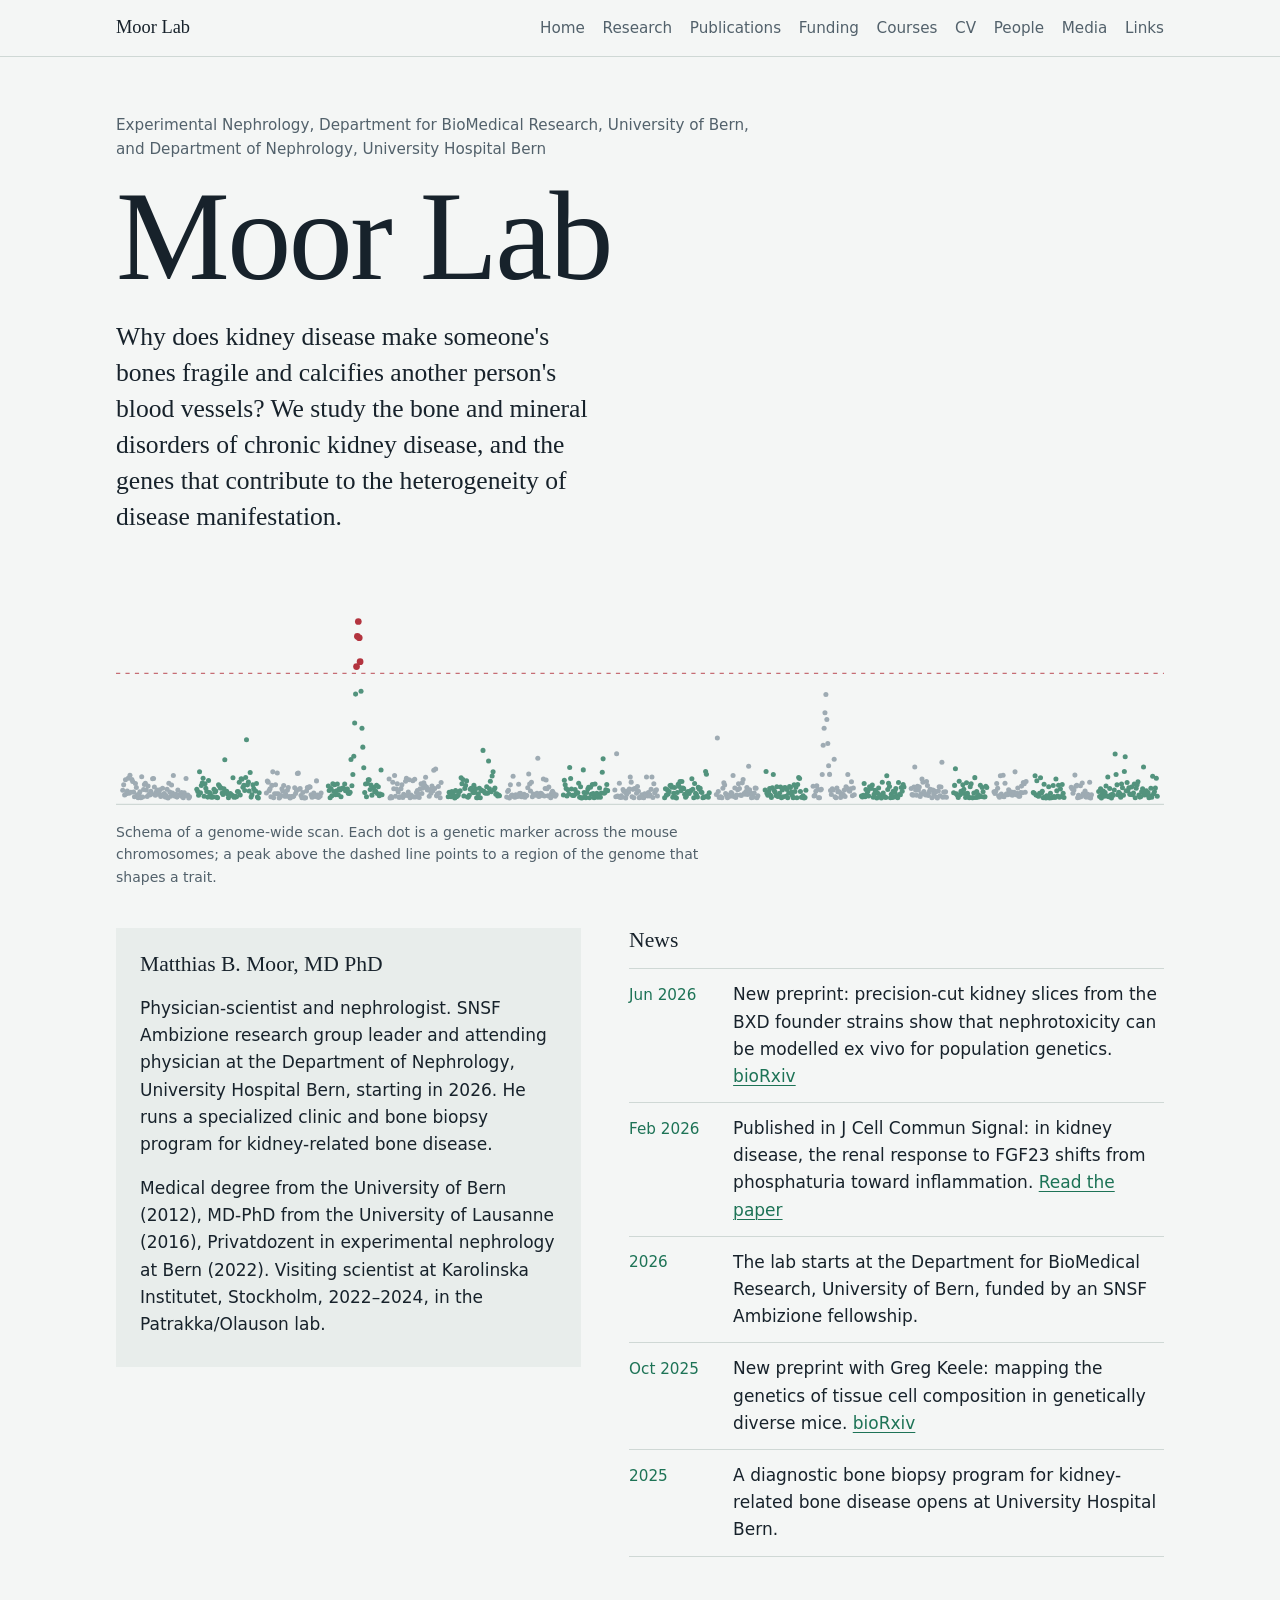
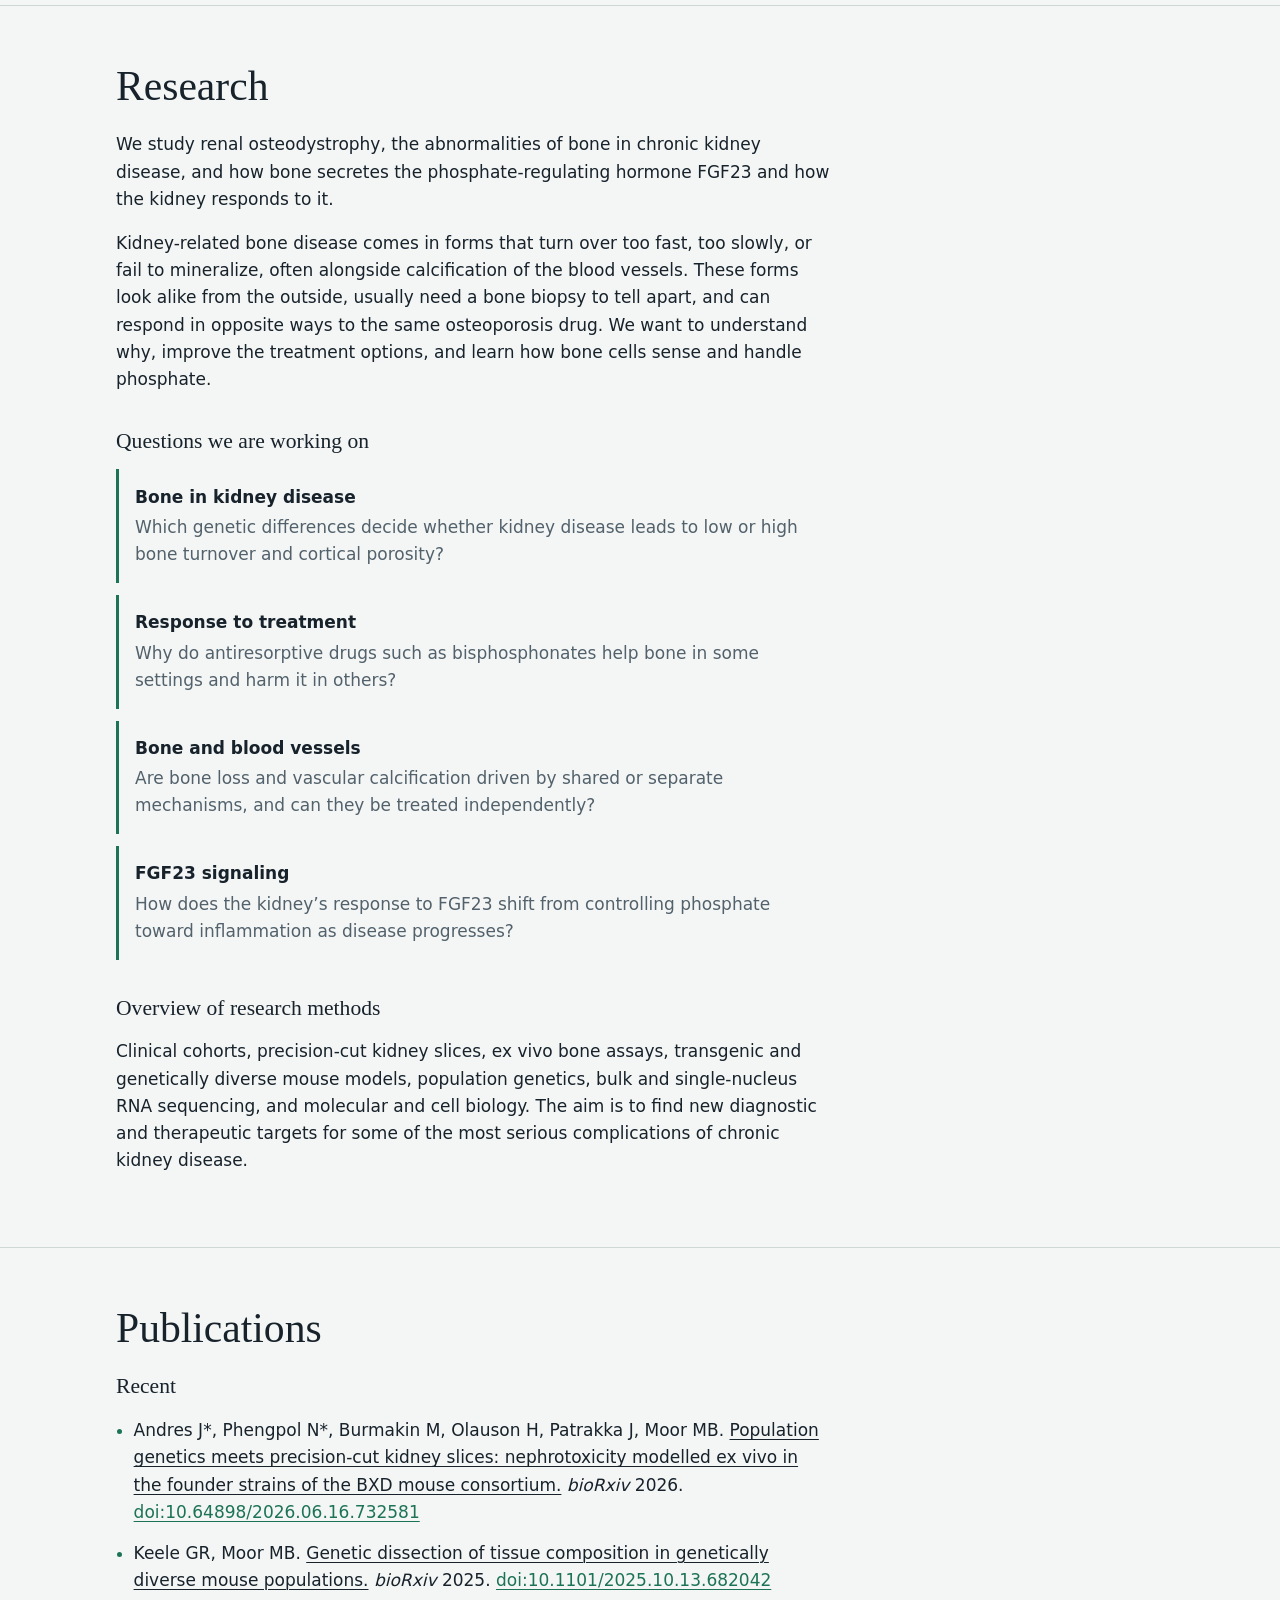
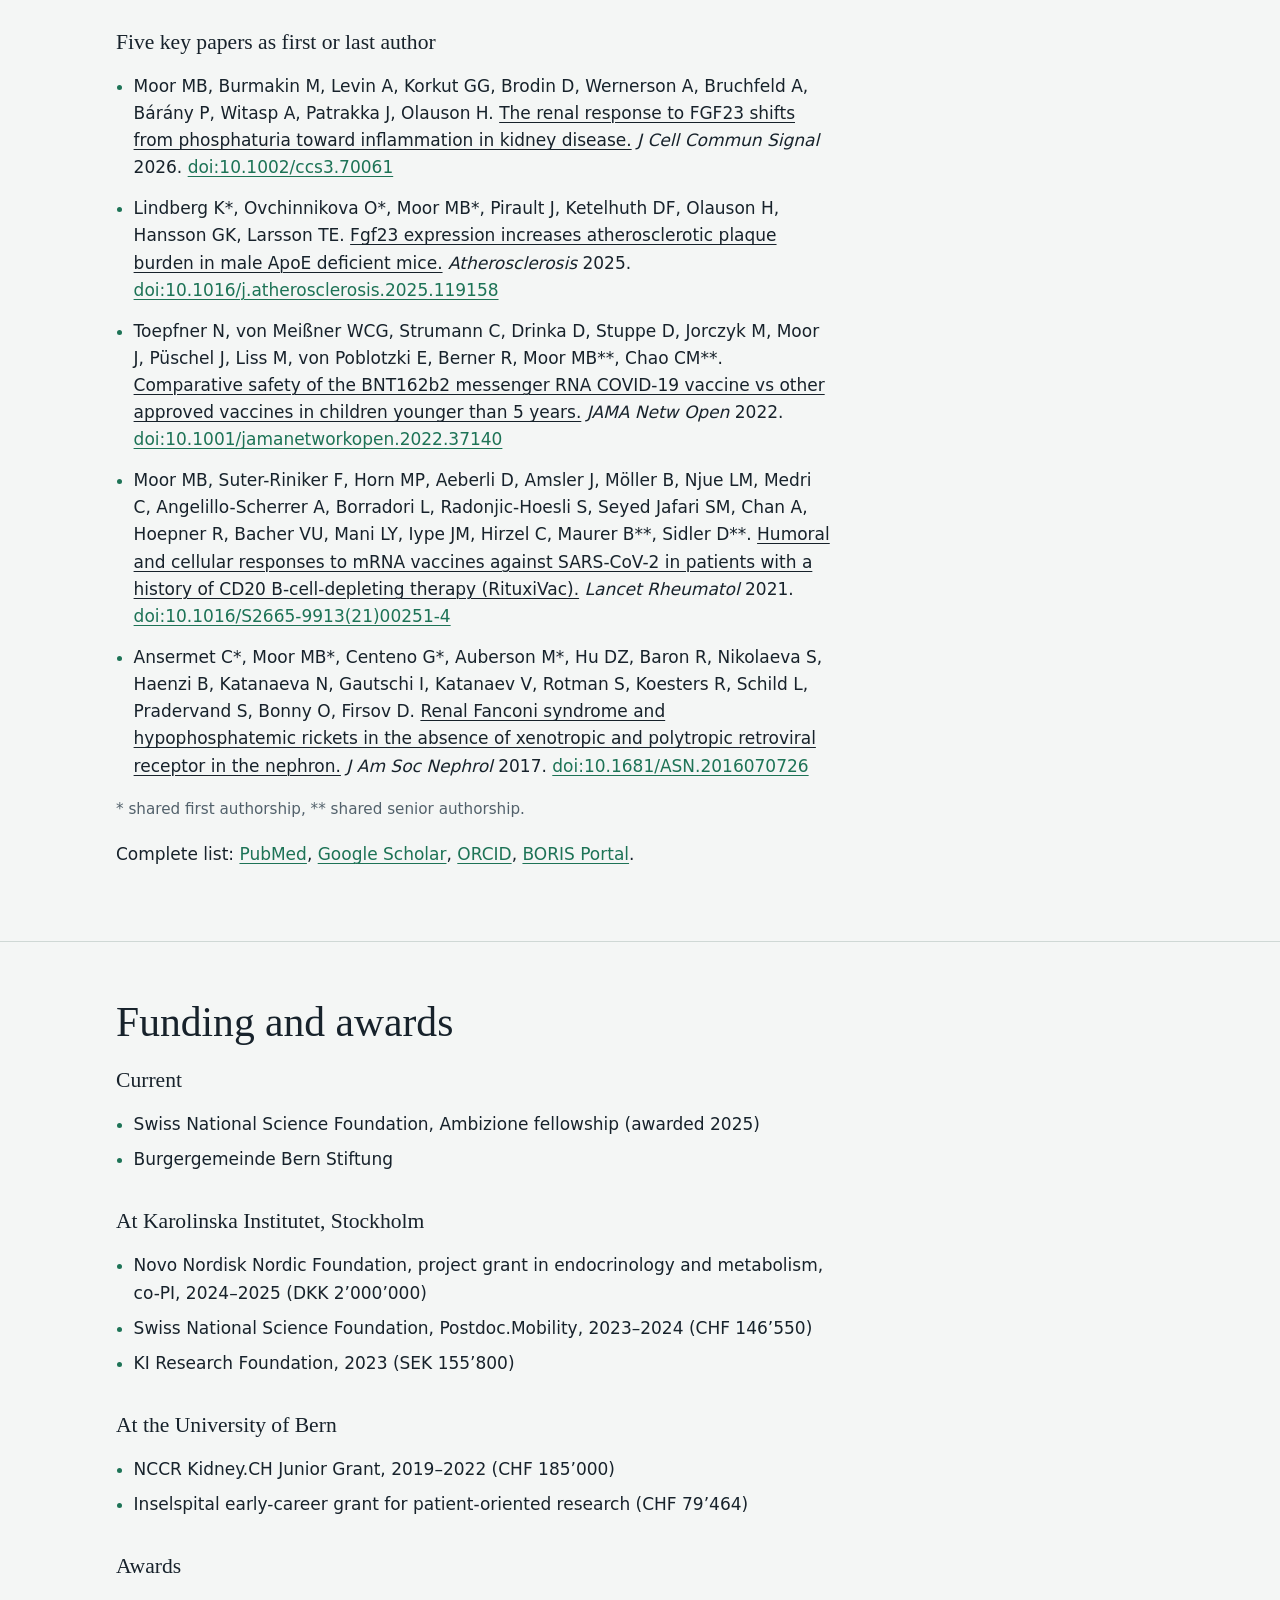
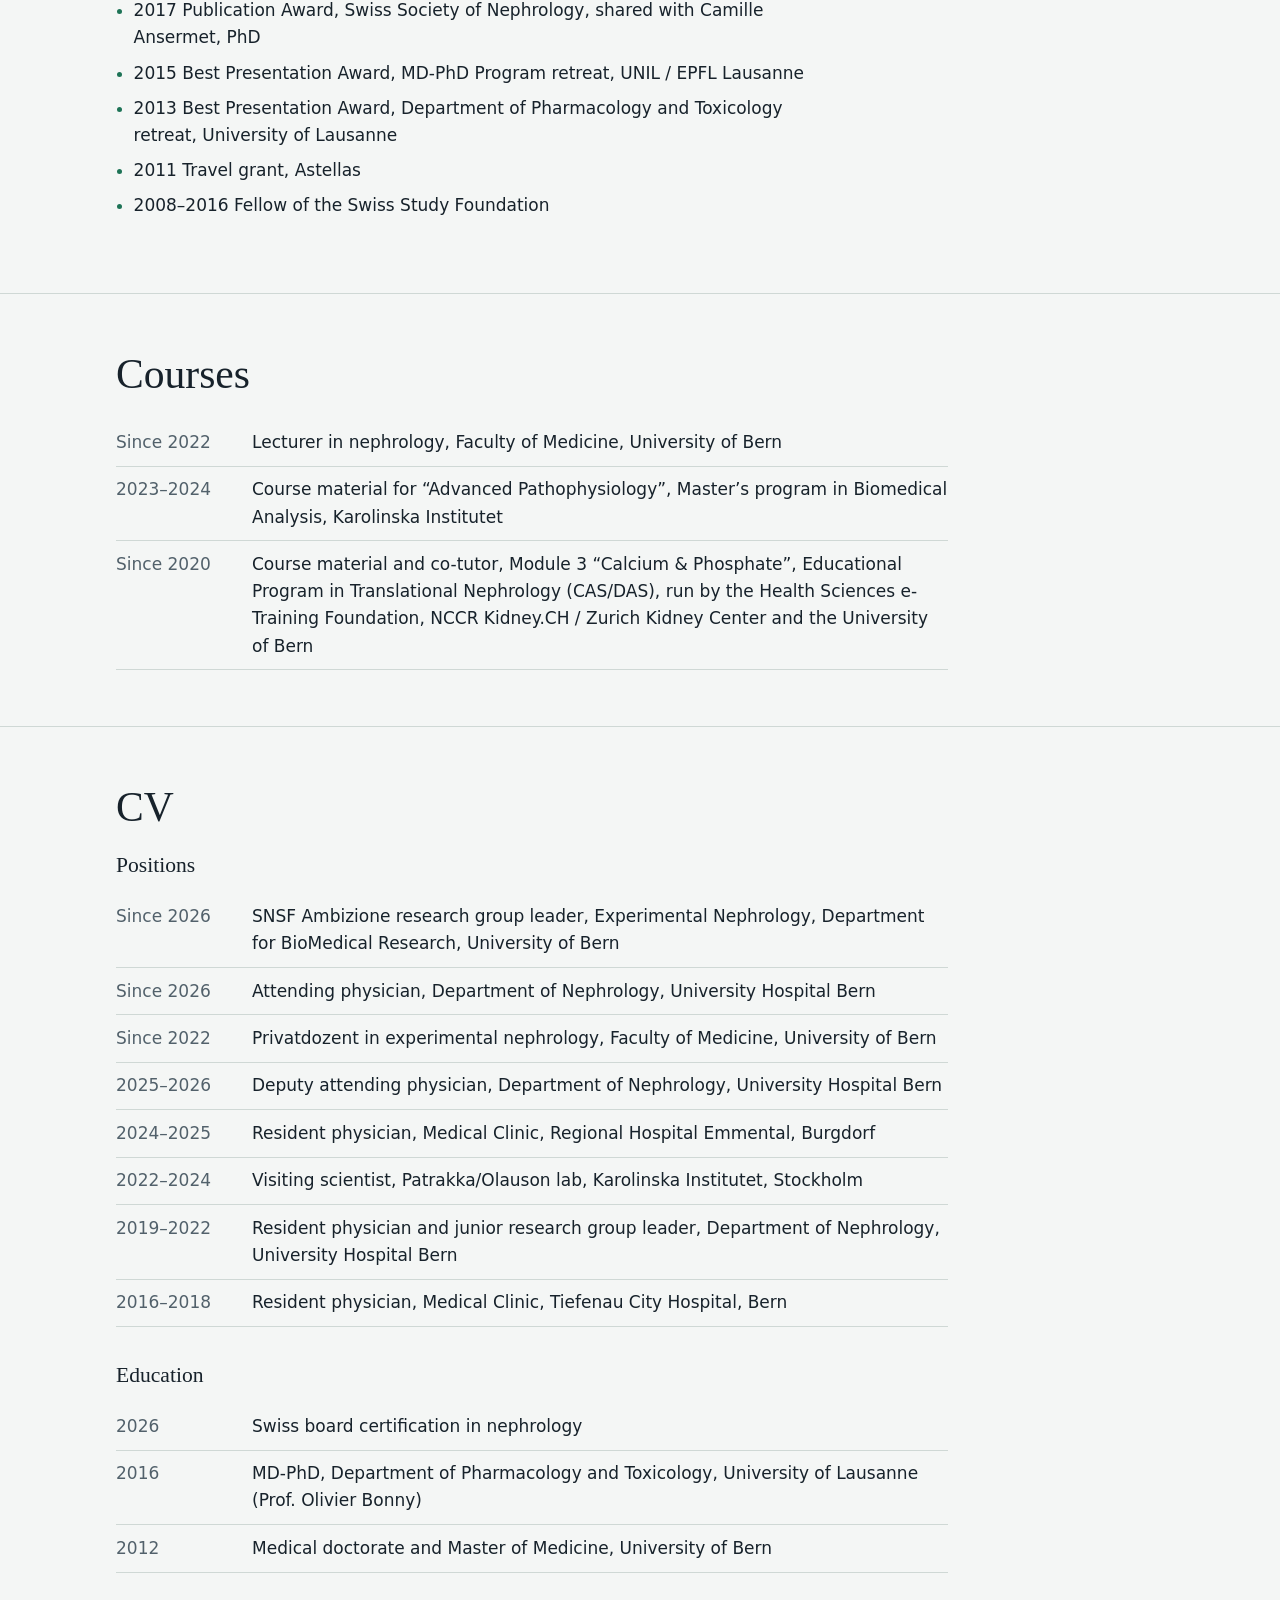
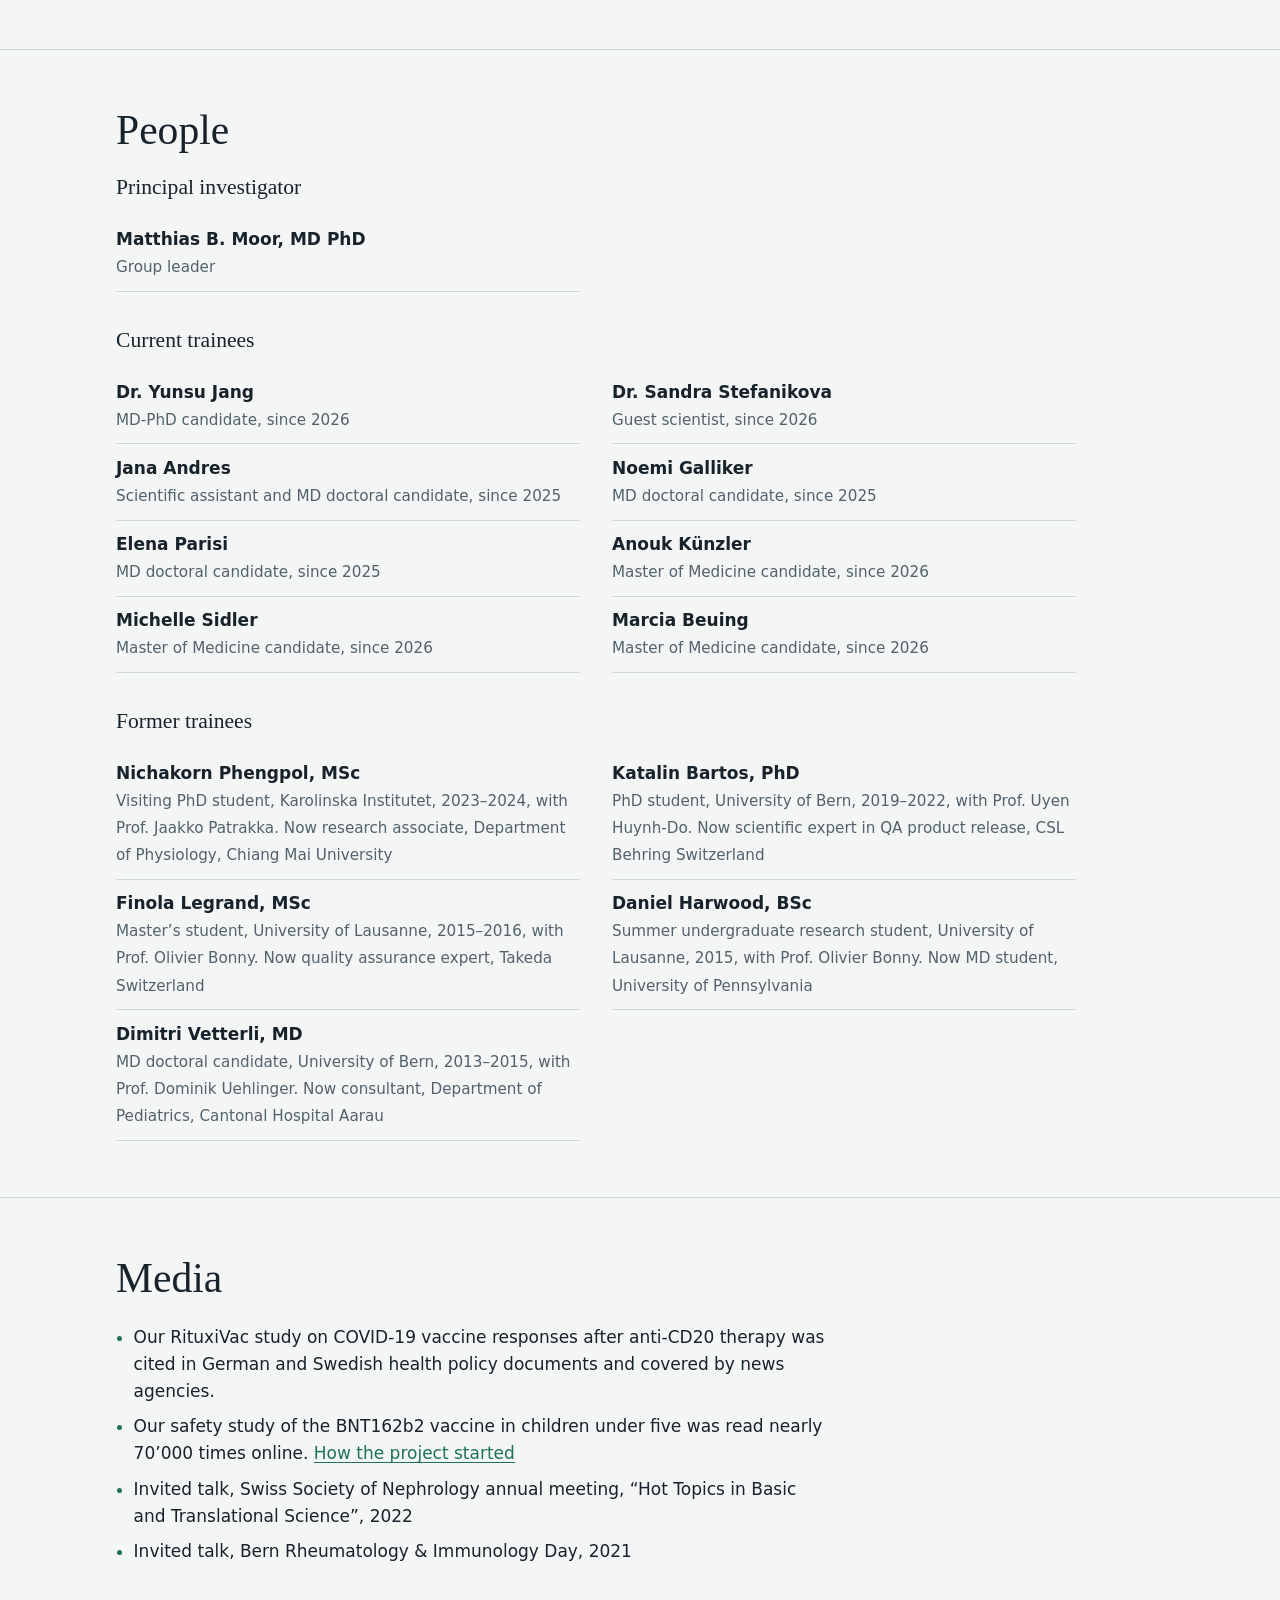
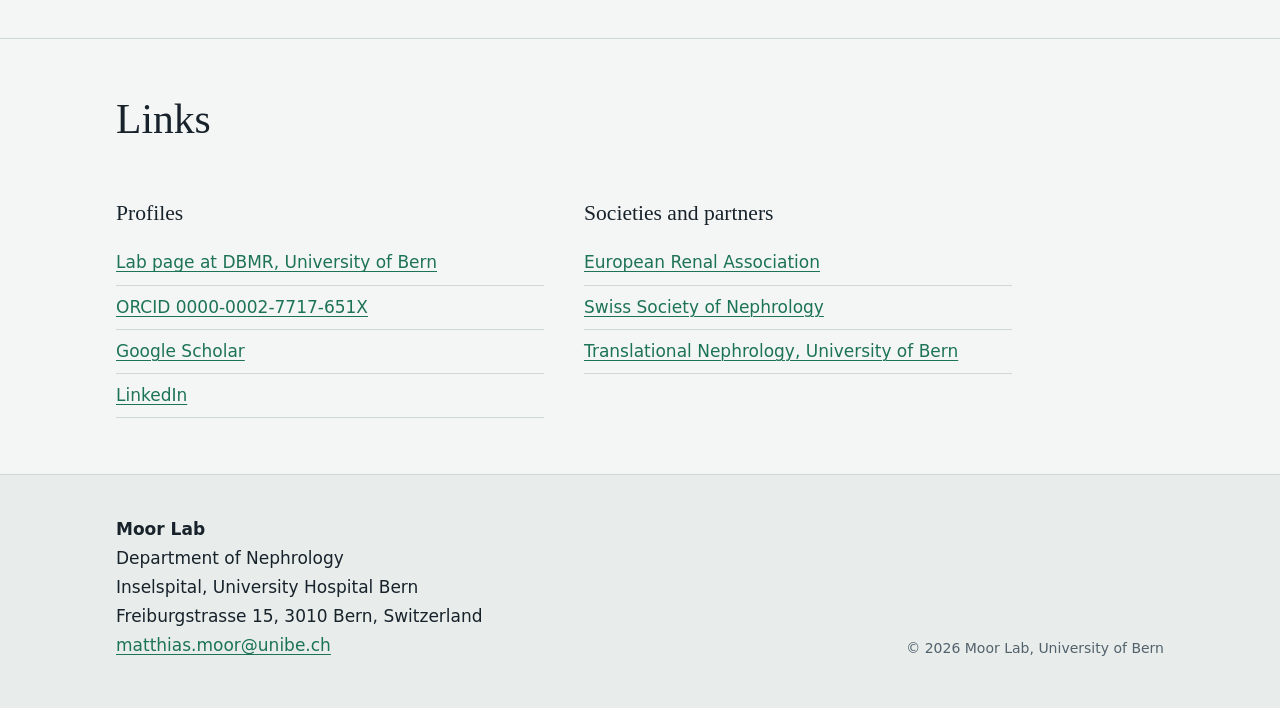
==== index.html @ 8d3531aa "Add files via upload" ====
<!doctype html>
<html lang="en">
<head>
<meta charset="utf-8">
<meta name="viewport" content="width=device-width, initial-scale=1">
<title>Moor Lab · Experimental Nephrology, University of Bern</title>
<meta name="description" content="The Moor Lab studies renal osteodystrophy, FGF23 signaling and the genetics of bone and mineral disorders in chronic kidney disease at the University of Bern.">
<meta name="color-scheme" content="light dark">
<meta property="og:title" content="Moor Lab · University of Bern">
<meta property="og:description" content="Bone and mineral disorders in chronic kidney disease.">
<meta property="og:type" content="website">
<link rel="icon" href="assets/favicon.svg" type="image/svg+xml">
<link rel="stylesheet" href="assets/styles.css">
</head>
<body>
<a class="skip" href="#research">Skip to content</a>

<header class="top">
  <div class="wrap top-inner">
    <a class="brand" href="#home">Moor Lab</a>
    <nav aria-label="Sections">
      <ul>
        <li><a href="#home">Home</a></li>
        <li><a href="#research">Research</a></li>
        <li><a href="#publications">Publications</a></li>
        <li><a href="#funding">Funding</a></li>
        <li><a href="#courses">Courses</a></li>
        <li><a href="#cv">CV</a></li>
        <li><a href="#people">People</a></li>
        <li><a href="#media">Media</a></li>
        <li><a href="#links">Links</a></li>
      </ul>
    </nav>
  </div>
</header>

<main>

  <!-- HOME -->
  <section id="home" class="hero" aria-labelledby="home-title">
    <div class="wrap">
      <p class="affil">Experimental Nephrology, Department for BioMedical Research, University of Bern, and Department of Nephrology, University Hospital Bern</p>
      <h1 id="home-title">Moor Lab</h1>
      <p class="lede">Why does kidney disease make someone's bones fragile and calcifies another person's blood vessels? We study the bone and mineral disorders of chronic kidney disease, and the genes that contribute to the heterogeneity of disease manifestation.</p>
    </div>
    <figure class="wrap scan-fig">
      <div class="scan-crop"><svg class="scan" viewBox="0 0 1000 220" role="img" aria-labelledby="scan-t"><title id="scan-t">Schematic genome scan: dots are genetic markers across the mouse chromosomes; a peak above the dashed line marks a locus linked to a trait.</title><line class="thr" x1="0" x2="1000" y1="91" y2="91"/><line class="base" x1="0" x2="1000" y1="216" y2="216"/><g class="m-a"><circle cx="6.4" cy="202.5" r="2.4"/><circle cx="7.3" cy="197.4" r="2.4"/><circle cx="8.2" cy="207.1" r="2.4"/><circle cx="9.0" cy="192.6" r="2.4"/><circle cx="9.9" cy="205.9" r="2.4"/><circle cx="10.7" cy="203.3" r="2.4"/><circle cx="11.6" cy="191.1" r="2.4"/><circle cx="12.5" cy="205.5" r="2.4"/><circle cx="13.3" cy="188.2" r="2.4"/><circle cx="14.2" cy="204.4" r="2.4"/><circle cx="15.1" cy="192.3" r="2.4"/><circle cx="15.9" cy="194.1" r="2.4"/><circle cx="16.8" cy="204.3" r="2.4"/><circle cx="17.6" cy="208.7" r="2.4"/><circle cx="18.5" cy="196.1" r="2.4"/><circle cx="19.4" cy="200.0" r="2.4"/><circle cx="20.2" cy="206.9" r="2.4"/><circle cx="21.1" cy="209.6" r="2.4"/><circle cx="22.0" cy="206.3" r="2.4"/><circle cx="22.8" cy="203.9" r="2.4"/><circle cx="23.7" cy="209.8" r="2.4"/><circle cx="24.5" cy="189.6" r="2.4"/><circle cx="25.4" cy="209.0" r="2.4"/><circle cx="26.3" cy="201.8" r="2.4"/><circle cx="27.1" cy="197.1" r="2.4"/><circle cx="28.0" cy="195.8" r="2.4"/><circle cx="28.9" cy="202.2" r="2.4"/><circle cx="29.7" cy="208.6" r="2.4"/><circle cx="30.6" cy="198.6" r="2.4"/><circle cx="31.4" cy="206.4" r="2.4"/><circle cx="32.3" cy="207.0" r="2.4"/><circle cx="33.2" cy="203.4" r="2.4"/><circle cx="34.0" cy="206.0" r="2.4"/><circle cx="34.9" cy="191.6" r="2.4"/><circle cx="35.8" cy="191.3" r="2.4"/><circle cx="36.6" cy="199.5" r="2.4"/><circle cx="37.5" cy="207.4" r="2.4"/><circle cx="38.3" cy="204.4" r="2.4"/><circle cx="39.2" cy="202.3" r="2.4"/><circle cx="40.1" cy="206.4" r="2.4"/><circle cx="40.9" cy="204.7" r="2.4"/><circle cx="41.8" cy="202.0" r="2.4"/><circle cx="42.7" cy="208.5" r="2.4"/><circle cx="43.5" cy="207.6" r="2.4"/><circle cx="44.4" cy="200.6" r="2.4"/><circle cx="45.2" cy="206.3" r="2.4"/><circle cx="46.1" cy="205.7" r="2.4"/><circle cx="47.0" cy="209.1" r="2.4"/><circle cx="47.8" cy="207.9" r="2.4"/><circle cx="48.7" cy="201.7" r="2.4"/><circle cx="49.6" cy="209.9" r="2.4"/><circle cx="50.4" cy="195.8" r="2.4"/><circle cx="51.3" cy="204.2" r="2.4"/><circle cx="52.1" cy="208.2" r="2.4"/><circle cx="53.0" cy="197.5" r="2.4"/><circle cx="53.9" cy="205.2" r="2.4"/><circle cx="54.7" cy="188.5" r="2.4"/><circle cx="55.6" cy="207.3" r="2.4"/><circle cx="56.4" cy="208.2" r="2.4"/><circle cx="57.3" cy="206.3" r="2.4"/><circle cx="58.2" cy="209.1" r="2.4"/><circle cx="59.0" cy="202.3" r="2.4"/><circle cx="59.9" cy="207.6" r="2.4"/><circle cx="60.8" cy="206.5" r="2.4"/><circle cx="61.6" cy="206.4" r="2.4"/><circle cx="62.5" cy="204.8" r="2.4"/><circle cx="63.3" cy="208.8" r="2.4"/><circle cx="64.2" cy="209.6" r="2.4"/><circle cx="65.1" cy="205.0" r="2.4"/><circle cx="65.9" cy="207.3" r="2.4"/><circle cx="66.8" cy="191.4" r="2.4"/><circle cx="67.7" cy="207.6" r="2.4"/><circle cx="68.5" cy="207.1" r="2.4"/><circle cx="69.4" cy="210.0" r="2.4"/><circle cx="70.2" cy="208.7" r="2.4"/><circle cx="143.5" cy="205.2" r="2.4"/><circle cx="144.4" cy="193.7" r="2.4"/><circle cx="145.2" cy="194.8" r="2.4"/><circle cx="146.1" cy="202.9" r="2.4"/><circle cx="147.0" cy="201.2" r="2.4"/><circle cx="147.8" cy="208.8" r="2.4"/><circle cx="148.7" cy="197.9" r="2.4"/><circle cx="149.6" cy="185.0" r="2.4"/><circle cx="150.4" cy="209.7" r="2.4"/><circle cx="151.3" cy="205.8" r="2.4"/><circle cx="152.2" cy="197.2" r="2.4"/><circle cx="153.1" cy="205.9" r="2.4"/><circle cx="153.9" cy="186.0" r="2.4"/><circle cx="154.8" cy="205.8" r="2.4"/><circle cx="155.7" cy="209.9" r="2.4"/><circle cx="156.5" cy="209.0" r="2.4"/><circle cx="157.4" cy="207.6" r="2.4"/><circle cx="158.3" cy="201.1" r="2.4"/><circle cx="159.1" cy="203.3" r="2.4"/><circle cx="160.0" cy="198.1" r="2.4"/><circle cx="160.9" cy="208.3" r="2.4"/><circle cx="161.8" cy="205.8" r="2.4"/><circle cx="162.6" cy="208.3" r="2.4"/><circle cx="163.5" cy="202.6" r="2.4"/><circle cx="164.4" cy="200.0" r="2.4"/><circle cx="165.2" cy="208.6" r="2.4"/><circle cx="166.1" cy="209.9" r="2.4"/><circle cx="167.0" cy="208.9" r="2.4"/><circle cx="167.8" cy="208.6" r="2.4"/><circle cx="168.7" cy="208.7" r="2.4"/><circle cx="169.6" cy="208.0" r="2.4"/><circle cx="170.5" cy="200.1" r="2.4"/><circle cx="171.3" cy="205.6" r="2.4"/><circle cx="172.2" cy="203.1" r="2.4"/><circle cx="173.1" cy="186.5" r="2.4"/><circle cx="173.9" cy="186.2" r="2.4"/><circle cx="174.8" cy="201.5" r="2.4"/><circle cx="175.7" cy="201.0" r="2.4"/><circle cx="176.5" cy="207.6" r="2.4"/><circle cx="177.4" cy="209.7" r="2.4"/><circle cx="178.3" cy="204.7" r="2.4"/><circle cx="179.2" cy="209.6" r="2.4"/><circle cx="180.0" cy="209.9" r="2.4"/><circle cx="180.9" cy="209.7" r="2.4"/><circle cx="181.8" cy="203.3" r="2.4"/><circle cx="182.6" cy="200.0" r="2.4"/><circle cx="183.5" cy="200.1" r="2.4"/><circle cx="184.4" cy="199.2" r="2.4"/><circle cx="185.2" cy="199.4" r="2.4"/><circle cx="186.1" cy="206.9" r="2.4"/><circle cx="187.0" cy="209.3" r="2.4"/><circle cx="187.9" cy="208.8" r="2.4"/><circle cx="188.7" cy="205.1" r="2.4"/><circle cx="189.6" cy="207.2" r="2.4"/><circle cx="190.5" cy="208.5" r="2.4"/><circle cx="191.3" cy="193.6" r="2.4"/><circle cx="192.2" cy="207.2" r="2.4"/><circle cx="193.1" cy="209.4" r="2.4"/><circle cx="193.9" cy="208.4" r="2.4"/><circle cx="194.8" cy="208.1" r="2.4"/><circle cx="195.7" cy="205.1" r="2.4"/><circle cx="260.6" cy="191.8" r="2.4"/><circle cx="261.5" cy="209.9" r="2.4"/><circle cx="262.4" cy="208.4" r="2.4"/><circle cx="263.2" cy="209.8" r="2.4"/><circle cx="264.1" cy="195.0" r="2.4"/><circle cx="265.0" cy="201.2" r="2.4"/><circle cx="265.8" cy="188.5" r="2.4"/><circle cx="266.7" cy="208.3" r="2.4"/><circle cx="267.6" cy="201.3" r="2.4"/><circle cx="268.4" cy="196.4" r="2.4"/><circle cx="269.3" cy="204.3" r="2.4"/><circle cx="270.2" cy="209.4" r="2.4"/><circle cx="271.1" cy="208.7" r="2.4"/><circle cx="271.9" cy="201.0" r="2.4"/><circle cx="272.8" cy="197.4" r="2.4"/><circle cx="273.7" cy="209.4" r="2.4"/><circle cx="274.5" cy="206.3" r="2.4"/><circle cx="275.4" cy="207.6" r="2.4"/><circle cx="276.3" cy="194.0" r="2.4"/><circle cx="277.1" cy="191.0" r="2.4"/><circle cx="278.0" cy="207.5" r="2.4"/><circle cx="278.9" cy="204.3" r="2.4"/><circle cx="279.8" cy="192.6" r="2.4"/><circle cx="280.6" cy="209.6" r="2.4"/><circle cx="281.5" cy="207.0" r="2.4"/><circle cx="282.4" cy="208.5" r="2.4"/><circle cx="283.2" cy="193.5" r="2.4"/><circle cx="284.1" cy="209.0" r="2.4"/><circle cx="285.0" cy="192.0" r="2.4"/><circle cx="285.8" cy="209.0" r="2.4"/><circle cx="286.7" cy="204.7" r="2.4"/><circle cx="287.6" cy="202.8" r="2.4"/><circle cx="288.4" cy="206.1" r="2.4"/><circle cx="289.3" cy="209.5" r="2.4"/><circle cx="290.2" cy="201.2" r="2.4"/><circle cx="291.1" cy="196.4" r="2.4"/><circle cx="291.9" cy="205.7" r="2.4"/><circle cx="292.8" cy="200.5" r="2.4"/><circle cx="293.7" cy="195.3" r="2.4"/><circle cx="294.5" cy="197.9" r="2.4"/><circle cx="295.4" cy="190.1" r="2.4"/><circle cx="296.3" cy="199.4" r="2.4"/><circle cx="297.1" cy="202.3" r="2.4"/><circle cx="298.0" cy="202.1" r="2.4"/><circle cx="298.9" cy="208.2" r="2.4"/><circle cx="299.7" cy="201.8" r="2.4"/><circle cx="300.6" cy="205.4" r="2.4"/><circle cx="301.5" cy="198.5" r="2.4"/><circle cx="302.4" cy="203.0" r="2.4"/><circle cx="303.2" cy="183.4" r="2.4"/><circle cx="304.1" cy="200.8" r="2.4"/><circle cx="305.0" cy="182.2" r="2.4"/><circle cx="305.8" cy="207.9" r="2.4"/><circle cx="306.7" cy="206.0" r="2.4"/><circle cx="307.6" cy="198.9" r="2.4"/><circle cx="308.4" cy="205.1" r="2.4"/><circle cx="309.3" cy="209.6" r="2.4"/><circle cx="310.2" cy="195.1" r="2.4"/><circle cx="372.8" cy="209.1" r="2.4"/><circle cx="373.7" cy="203.7" r="2.4"/><circle cx="374.5" cy="202.6" r="2.4"/><circle cx="375.4" cy="209.9" r="2.4"/><circle cx="376.3" cy="197.4" r="2.4"/><circle cx="377.2" cy="207.9" r="2.4"/><circle cx="378.0" cy="207.1" r="2.4"/><circle cx="378.9" cy="189.2" r="2.4"/><circle cx="379.8" cy="208.8" r="2.4"/><circle cx="380.7" cy="209.2" r="2.4"/><circle cx="381.5" cy="206.9" r="2.4"/><circle cx="382.4" cy="207.9" r="2.4"/><circle cx="383.3" cy="208.6" r="2.4"/><circle cx="384.2" cy="196.9" r="2.4"/><circle cx="385.0" cy="205.7" r="2.4"/><circle cx="385.9" cy="205.5" r="2.4"/><circle cx="386.8" cy="208.8" r="2.4"/><circle cx="387.7" cy="208.6" r="2.4"/><circle cx="388.5" cy="208.7" r="2.4"/><circle cx="389.4" cy="206.4" r="2.4"/><circle cx="390.3" cy="209.2" r="2.4"/><circle cx="391.2" cy="207.5" r="2.4"/><circle cx="392.0" cy="207.6" r="2.4"/><circle cx="392.9" cy="200.2" r="2.4"/><circle cx="393.8" cy="187.0" r="2.4"/><circle cx="394.7" cy="196.6" r="2.4"/><circle cx="395.5" cy="203.2" r="2.4"/><circle cx="396.4" cy="195.0" r="2.4"/><circle cx="397.3" cy="208.8" r="2.4"/><circle cx="398.2" cy="206.1" r="2.4"/><circle cx="399.0" cy="206.9" r="2.4"/><circle cx="399.9" cy="206.9" r="2.4"/><circle cx="400.8" cy="207.4" r="2.4"/><circle cx="401.7" cy="205.3" r="2.4"/><circle cx="402.5" cy="172.1" r="2.4"/><circle cx="403.4" cy="208.5" r="2.4"/><circle cx="404.3" cy="208.1" r="2.4"/><circle cx="405.2" cy="205.4" r="2.4"/><circle cx="406.0" cy="205.8" r="2.4"/><circle cx="406.9" cy="207.2" r="2.4"/><circle cx="407.8" cy="191.9" r="2.4"/><circle cx="408.7" cy="208.0" r="2.4"/><circle cx="409.5" cy="200.8" r="2.4"/><circle cx="410.4" cy="192.7" r="2.4"/><circle cx="411.3" cy="201.2" r="2.4"/><circle cx="412.1" cy="207.9" r="2.4"/><circle cx="413.0" cy="199.5" r="2.4"/><circle cx="413.9" cy="208.0" r="2.4"/><circle cx="414.8" cy="209.8" r="2.4"/><circle cx="415.6" cy="205.3" r="2.4"/><circle cx="416.5" cy="203.6" r="2.4"/><circle cx="417.4" cy="205.1" r="2.4"/><circle cx="418.3" cy="207.5" r="2.4"/><circle cx="419.1" cy="208.2" r="2.4"/><circle cx="420.0" cy="206.8" r="2.4"/><circle cx="476.0" cy="202.3" r="2.4"/><circle cx="476.9" cy="208.8" r="2.4"/><circle cx="477.7" cy="167.8" r="2.4"/><circle cx="478.6" cy="208.1" r="2.4"/><circle cx="479.5" cy="208.8" r="2.4"/><circle cx="480.3" cy="195.9" r="2.4"/><circle cx="481.2" cy="209.5" r="2.4"/><circle cx="482.1" cy="207.8" r="2.4"/><circle cx="482.9" cy="209.3" r="2.4"/><circle cx="483.8" cy="201.8" r="2.4"/><circle cx="484.6" cy="203.4" r="2.4"/><circle cx="485.5" cy="203.8" r="2.4"/><circle cx="486.4" cy="210.0" r="2.4"/><circle cx="487.2" cy="206.5" r="2.4"/><circle cx="488.1" cy="203.2" r="2.4"/><circle cx="489.0" cy="204.4" r="2.4"/><circle cx="489.8" cy="201.4" r="2.4"/><circle cx="490.7" cy="189.9" r="2.4"/><circle cx="491.6" cy="194.8" r="2.4"/><circle cx="492.4" cy="208.8" r="2.4"/><circle cx="493.3" cy="201.7" r="2.4"/><circle cx="494.1" cy="209.6" r="2.4"/><circle cx="495.0" cy="200.8" r="2.4"/><circle cx="495.9" cy="201.2" r="2.4"/><circle cx="496.7" cy="205.5" r="2.4"/><circle cx="497.6" cy="199.0" r="2.4"/><circle cx="498.5" cy="203.5" r="2.4"/><circle cx="499.3" cy="209.7" r="2.4"/><circle cx="500.2" cy="209.2" r="2.4"/><circle cx="501.1" cy="208.6" r="2.4"/><circle cx="501.9" cy="206.9" r="2.4"/><circle cx="502.8" cy="209.4" r="2.4"/><circle cx="503.6" cy="209.6" r="2.4"/><circle cx="504.5" cy="206.0" r="2.4"/><circle cx="505.4" cy="207.8" r="2.4"/><circle cx="506.2" cy="190.0" r="2.4"/><circle cx="507.1" cy="207.9" r="2.4"/><circle cx="508.0" cy="204.7" r="2.4"/><circle cx="508.8" cy="208.1" r="2.4"/><circle cx="509.7" cy="207.1" r="2.4"/><circle cx="510.6" cy="201.7" r="2.4"/><circle cx="511.4" cy="190.0" r="2.4"/><circle cx="512.3" cy="209.5" r="2.4"/><circle cx="513.2" cy="196.3" r="2.4"/><circle cx="514.0" cy="205.0" r="2.4"/><circle cx="514.9" cy="202.9" r="2.4"/><circle cx="515.7" cy="202.0" r="2.4"/><circle cx="516.6" cy="208.0" r="2.4"/><circle cx="572.9" cy="206.5" r="2.4"/><circle cx="573.8" cy="152.7" r="2.4"/><circle cx="574.7" cy="203.8" r="2.4"/><circle cx="575.6" cy="209.5" r="2.4"/><circle cx="576.4" cy="208.7" r="2.4"/><circle cx="577.3" cy="209.0" r="2.4"/><circle cx="578.2" cy="209.8" r="2.4"/><circle cx="579.1" cy="200.7" r="2.4"/><circle cx="580.0" cy="195.3" r="2.4"/><circle cx="580.8" cy="197.6" r="2.4"/><circle cx="581.7" cy="205.7" r="2.4"/><circle cx="582.6" cy="207.5" r="2.4"/><circle cx="583.5" cy="209.6" r="2.4"/><circle cx="584.4" cy="207.8" r="2.4"/><circle cx="585.2" cy="207.1" r="2.4"/><circle cx="586.1" cy="208.2" r="2.4"/><circle cx="587.0" cy="204.8" r="2.4"/><circle cx="587.9" cy="206.0" r="2.4"/><circle cx="588.8" cy="188.5" r="2.4"/><circle cx="589.6" cy="208.4" r="2.4"/><circle cx="590.5" cy="200.3" r="2.4"/><circle cx="591.4" cy="209.4" r="2.4"/><circle cx="592.3" cy="207.1" r="2.4"/><circle cx="593.2" cy="202.1" r="2.4"/><circle cx="594.0" cy="196.3" r="2.4"/><circle cx="594.9" cy="200.8" r="2.4"/><circle cx="595.8" cy="207.0" r="2.4"/><circle cx="596.7" cy="207.6" r="2.4"/><circle cx="597.6" cy="195.5" r="2.4"/><circle cx="598.4" cy="192.4" r="2.4"/><circle cx="599.3" cy="205.7" r="2.4"/><circle cx="600.2" cy="206.4" r="2.4"/><circle cx="601.1" cy="203.7" r="2.4"/><circle cx="602.0" cy="200.0" r="2.4"/><circle cx="602.8" cy="206.6" r="2.4"/><circle cx="603.7" cy="179.7" r="2.4"/><circle cx="604.6" cy="202.0" r="2.4"/><circle cx="605.5" cy="204.9" r="2.4"/><circle cx="606.4" cy="209.7" r="2.4"/><circle cx="607.2" cy="207.1" r="2.4"/><circle cx="608.1" cy="209.2" r="2.4"/><circle cx="609.0" cy="205.1" r="2.4"/><circle cx="609.9" cy="200.4" r="2.4"/><circle cx="610.8" cy="200.7" r="2.4"/><circle cx="611.6" cy="209.7" r="2.4"/><circle cx="612.5" cy="207.7" r="2.4"/><circle cx="665.2" cy="198.8" r="2.4"/><circle cx="666.1" cy="208.1" r="2.4"/><circle cx="666.9" cy="207.3" r="2.4"/><circle cx="667.8" cy="203.5" r="2.4"/><circle cx="668.7" cy="198.2" r="2.4"/><circle cx="669.6" cy="201.5" r="2.4"/><circle cx="670.4" cy="209.7" r="2.4"/><circle cx="671.3" cy="209.8" r="2.4"/><circle cx="672.2" cy="202.2" r="2.4"/><circle cx="673.0" cy="201.6" r="2.4"/><circle cx="673.9" cy="187.6" r="2.4"/><circle cx="674.8" cy="159.7" r="2.4"/><circle cx="675.7" cy="143.3" r="2.4"/><circle cx="676.5" cy="128.5" r="2.4"/><circle cx="677.4" cy="111.2" r="2.4"/><circle cx="678.3" cy="135.0" r="2.4"/><circle cx="679.2" cy="157.9" r="2.4"/><circle cx="680.0" cy="179.1" r="2.4"/><circle cx="680.9" cy="187.4" r="2.4"/><circle cx="681.8" cy="202.8" r="2.4"/><circle cx="682.6" cy="206.7" r="2.4"/><circle cx="683.5" cy="201.1" r="2.4"/><circle cx="684.4" cy="202.4" r="2.4"/><circle cx="685.3" cy="172.9" r="2.4"/><circle cx="686.1" cy="208.8" r="2.4"/><circle cx="687.0" cy="209.6" r="2.4"/><circle cx="687.9" cy="200.3" r="2.4"/><circle cx="688.8" cy="203.9" r="2.4"/><circle cx="689.6" cy="203.7" r="2.4"/><circle cx="690.5" cy="204.4" r="2.4"/><circle cx="691.4" cy="209.5" r="2.4"/><circle cx="692.2" cy="207.2" r="2.4"/><circle cx="693.1" cy="206.7" r="2.4"/><circle cx="694.0" cy="206.7" r="2.4"/><circle cx="694.9" cy="202.4" r="2.4"/><circle cx="695.7" cy="208.4" r="2.4"/><circle cx="696.6" cy="199.2" r="2.4"/><circle cx="697.5" cy="200.7" r="2.4"/><circle cx="698.3" cy="187.5" r="2.4"/><circle cx="699.2" cy="202.5" r="2.4"/><circle cx="700.1" cy="203.4" r="2.4"/><circle cx="701.0" cy="201.2" r="2.4"/><circle cx="701.8" cy="194.5" r="2.4"/><circle cx="702.7" cy="207.7" r="2.4"/><circle cx="703.6" cy="200.4" r="2.4"/><circle cx="704.5" cy="206.8" r="2.4"/><circle cx="758.8" cy="200.9" r="2.4"/><circle cx="759.6" cy="206.6" r="2.4"/><circle cx="760.5" cy="207.2" r="2.4"/><circle cx="761.4" cy="199.4" r="2.4"/><circle cx="762.2" cy="180.3" r="2.4"/><circle cx="763.1" cy="202.6" r="2.4"/><circle cx="764.0" cy="207.4" r="2.4"/><circle cx="764.8" cy="198.8" r="2.4"/><circle cx="765.7" cy="202.3" r="2.4"/><circle cx="766.5" cy="199.4" r="2.4"/><circle cx="767.4" cy="208.5" r="2.4"/><circle cx="768.3" cy="206.0" r="2.4"/><circle cx="769.1" cy="191.7" r="2.4"/><circle cx="770.0" cy="194.8" r="2.4"/><circle cx="770.9" cy="203.8" r="2.4"/><circle cx="771.7" cy="206.0" r="2.4"/><circle cx="772.6" cy="207.0" r="2.4"/><circle cx="773.4" cy="194.1" r="2.4"/><circle cx="774.3" cy="198.0" r="2.4"/><circle cx="775.2" cy="207.6" r="2.4"/><circle cx="776.0" cy="204.1" r="2.4"/><circle cx="776.9" cy="201.6" r="2.4"/><circle cx="777.8" cy="202.2" r="2.4"/><circle cx="778.6" cy="209.7" r="2.4"/><circle cx="779.5" cy="202.3" r="2.4"/><circle cx="780.3" cy="206.2" r="2.4"/><circle cx="781.2" cy="203.2" r="2.4"/><circle cx="782.1" cy="204.2" r="2.4"/><circle cx="782.9" cy="209.0" r="2.4"/><circle cx="783.8" cy="210.0" r="2.4"/><circle cx="784.7" cy="203.3" r="2.4"/><circle cx="785.5" cy="199.2" r="2.4"/><circle cx="786.4" cy="207.9" r="2.4"/><circle cx="787.2" cy="199.4" r="2.4"/><circle cx="788.1" cy="175.9" r="2.4"/><circle cx="789.0" cy="209.3" r="2.4"/><circle cx="789.8" cy="204.3" r="2.4"/><circle cx="790.7" cy="208.7" r="2.4"/><circle cx="791.6" cy="204.0" r="2.4"/><circle cx="792.4" cy="209.2" r="2.4"/><circle cx="837.8" cy="203.9" r="2.4"/><circle cx="838.7" cy="205.6" r="2.4"/><circle cx="839.5" cy="203.6" r="2.4"/><circle cx="840.4" cy="196.1" r="2.4"/><circle cx="841.3" cy="200.7" r="2.4"/><circle cx="842.2" cy="207.9" r="2.4"/><circle cx="843.0" cy="209.3" r="2.4"/><circle cx="843.9" cy="188.8" r="2.4"/><circle cx="844.8" cy="206.2" r="2.4"/><circle cx="845.7" cy="208.2" r="2.4"/><circle cx="846.5" cy="188.3" r="2.4"/><circle cx="847.4" cy="208.8" r="2.4"/><circle cx="848.3" cy="195.8" r="2.4"/><circle cx="849.2" cy="206.6" r="2.4"/><circle cx="850.0" cy="206.0" r="2.4"/><circle cx="850.9" cy="206.9" r="2.4"/><circle cx="851.8" cy="202.1" r="2.4"/><circle cx="852.7" cy="204.2" r="2.4"/><circle cx="853.5" cy="206.4" r="2.4"/><circle cx="854.4" cy="204.3" r="2.4"/><circle cx="855.3" cy="207.2" r="2.4"/><circle cx="856.2" cy="204.6" r="2.4"/><circle cx="857.0" cy="204.5" r="2.4"/><circle cx="857.9" cy="185.0" r="2.4"/><circle cx="858.8" cy="206.8" r="2.4"/><circle cx="859.7" cy="205.3" r="2.4"/><circle cx="860.5" cy="200.4" r="2.4"/><circle cx="861.4" cy="208.2" r="2.4"/><circle cx="862.3" cy="208.3" r="2.4"/><circle cx="863.2" cy="204.8" r="2.4"/><circle cx="864.1" cy="198.6" r="2.4"/><circle cx="864.9" cy="205.0" r="2.4"/><circle cx="865.8" cy="195.2" r="2.4"/><circle cx="866.7" cy="196.4" r="2.4"/><circle cx="867.6" cy="204.4" r="2.4"/><circle cx="868.4" cy="194.1" r="2.4"/><circle cx="911.5" cy="199.6" r="2.4"/><circle cx="912.4" cy="201.1" r="2.4"/><circle cx="913.2" cy="205.5" r="2.4"/><circle cx="914.1" cy="202.4" r="2.4"/><circle cx="915.0" cy="188.1" r="2.4"/><circle cx="915.9" cy="198.7" r="2.4"/><circle cx="916.8" cy="197.9" r="2.4"/><circle cx="917.6" cy="209.6" r="2.4"/><circle cx="918.5" cy="207.4" r="2.4"/><circle cx="919.4" cy="209.3" r="2.4"/><circle cx="920.3" cy="198.2" r="2.4"/><circle cx="921.2" cy="208.4" r="2.4"/><circle cx="922.0" cy="195.6" r="2.4"/><circle cx="922.9" cy="205.8" r="2.4"/><circle cx="923.8" cy="207.0" r="2.4"/><circle cx="924.7" cy="203.2" r="2.4"/><circle cx="925.6" cy="209.1" r="2.4"/><circle cx="926.4" cy="206.1" r="2.4"/><circle cx="927.3" cy="206.4" r="2.4"/><circle cx="928.2" cy="209.2" r="2.4"/><circle cx="929.1" cy="195.0" r="2.4"/><circle cx="930.0" cy="210.0" r="2.4"/><circle cx="930.8" cy="206.9" r="2.4"/></g><g class="m-b"><circle cx="77.1" cy="201.6" r="2.4"/><circle cx="78.0" cy="203.7" r="2.4"/><circle cx="78.8" cy="207.3" r="2.4"/><circle cx="79.7" cy="184.8" r="2.4"/><circle cx="80.6" cy="204.9" r="2.4"/><circle cx="81.4" cy="198.1" r="2.4"/><circle cx="82.3" cy="195.7" r="2.4"/><circle cx="83.1" cy="191.2" r="2.4"/><circle cx="84.0" cy="208.2" r="2.4"/><circle cx="84.9" cy="196.4" r="2.4"/><circle cx="85.7" cy="200.7" r="2.4"/><circle cx="86.6" cy="203.8" r="2.4"/><circle cx="87.5" cy="209.1" r="2.4"/><circle cx="88.3" cy="193.3" r="2.4"/><circle cx="89.2" cy="204.7" r="2.4"/><circle cx="90.0" cy="206.0" r="2.4"/><circle cx="90.9" cy="209.2" r="2.4"/><circle cx="91.8" cy="208.7" r="2.4"/><circle cx="92.6" cy="209.0" r="2.4"/><circle cx="93.5" cy="201.5" r="2.4"/><circle cx="94.4" cy="204.2" r="2.4"/><circle cx="95.2" cy="203.2" r="2.4"/><circle cx="96.1" cy="209.2" r="2.4"/><circle cx="96.9" cy="209.7" r="2.4"/><circle cx="97.8" cy="197.4" r="2.4"/><circle cx="98.7" cy="198.5" r="2.4"/><circle cx="99.5" cy="200.3" r="2.4"/><circle cx="100.4" cy="200.3" r="2.4"/><circle cx="101.3" cy="205.2" r="2.4"/><circle cx="102.1" cy="206.5" r="2.4"/><circle cx="103.0" cy="201.1" r="2.4"/><circle cx="103.8" cy="173.5" r="2.4"/><circle cx="104.7" cy="204.2" r="2.4"/><circle cx="105.6" cy="203.4" r="2.4"/><circle cx="106.4" cy="206.2" r="2.4"/><circle cx="107.3" cy="209.7" r="2.4"/><circle cx="108.2" cy="207.5" r="2.4"/><circle cx="109.0" cy="205.6" r="2.4"/><circle cx="109.9" cy="206.8" r="2.4"/><circle cx="110.7" cy="207.4" r="2.4"/><circle cx="111.6" cy="190.6" r="2.4"/><circle cx="112.5" cy="209.3" r="2.4"/><circle cx="113.3" cy="208.3" r="2.4"/><circle cx="114.2" cy="209.1" r="2.4"/><circle cx="115.1" cy="208.5" r="2.4"/><circle cx="115.9" cy="203.8" r="2.4"/><circle cx="116.8" cy="203.9" r="2.4"/><circle cx="117.6" cy="194.9" r="2.4"/><circle cx="118.5" cy="207.0" r="2.4"/><circle cx="119.4" cy="191.6" r="2.4"/><circle cx="120.2" cy="192.1" r="2.4"/><circle cx="121.1" cy="199.6" r="2.4"/><circle cx="122.0" cy="197.9" r="2.4"/><circle cx="122.8" cy="202.8" r="2.4"/><circle cx="123.7" cy="190.4" r="2.4"/><circle cx="124.5" cy="154.4" r="2.4"/><circle cx="125.4" cy="197.4" r="2.4"/><circle cx="126.3" cy="194.8" r="2.4"/><circle cx="127.1" cy="203.3" r="2.4"/><circle cx="128.0" cy="185.6" r="2.4"/><circle cx="128.9" cy="209.1" r="2.4"/><circle cx="129.7" cy="206.8" r="2.4"/><circle cx="130.6" cy="197.3" r="2.4"/><circle cx="131.4" cy="200.8" r="2.4"/><circle cx="132.3" cy="203.0" r="2.4"/><circle cx="133.2" cy="203.3" r="2.4"/><circle cx="134.0" cy="196.1" r="2.4"/><circle cx="134.9" cy="208.9" r="2.4"/><circle cx="135.8" cy="210.0" r="2.4"/><circle cx="136.6" cy="204.9" r="2.4"/><circle cx="202.6" cy="198.6" r="2.4"/><circle cx="203.4" cy="202.7" r="2.4"/><circle cx="204.3" cy="209.8" r="2.4"/><circle cx="205.2" cy="200.9" r="2.4"/><circle cx="206.0" cy="207.9" r="2.4"/><circle cx="206.9" cy="196.3" r="2.4"/><circle cx="207.8" cy="203.7" r="2.4"/><circle cx="208.6" cy="197.2" r="2.4"/><circle cx="209.5" cy="206.8" r="2.4"/><circle cx="210.4" cy="203.0" r="2.4"/><circle cx="211.2" cy="196.5" r="2.4"/><circle cx="212.1" cy="206.9" r="2.4"/><circle cx="213.0" cy="201.2" r="2.4"/><circle cx="213.8" cy="202.4" r="2.4"/><circle cx="214.7" cy="208.7" r="2.4"/><circle cx="215.6" cy="200.8" r="2.4"/><circle cx="216.4" cy="200.5" r="2.4"/><circle cx="217.3" cy="201.0" r="2.4"/><circle cx="218.2" cy="196.5" r="2.4"/><circle cx="219.0" cy="203.1" r="2.4"/><circle cx="219.9" cy="201.7" r="2.4"/><circle cx="220.8" cy="201.4" r="2.4"/><circle cx="221.6" cy="205.4" r="2.4"/><circle cx="222.5" cy="205.7" r="2.4"/><circle cx="223.4" cy="204.5" r="2.4"/><circle cx="224.2" cy="173.2" r="2.4"/><circle cx="225.1" cy="198.3" r="2.4"/><circle cx="226.0" cy="187.6" r="2.4"/><circle cx="226.9" cy="170.1" r="2.4"/><circle cx="227.7" cy="138.3" r="2.4"/><circle cx="228.6" cy="110.8" r="2.4"/><circle cx="233.8" cy="108.1" r="2.4"/><circle cx="234.7" cy="143.4" r="2.4"/><circle cx="235.5" cy="161.4" r="2.4"/><circle cx="236.4" cy="181.1" r="2.4"/><circle cx="237.3" cy="204.8" r="2.4"/><circle cx="238.1" cy="196.6" r="2.4"/><circle cx="239.0" cy="208.8" r="2.4"/><circle cx="239.9" cy="196.0" r="2.4"/><circle cx="240.7" cy="192.6" r="2.4"/><circle cx="241.6" cy="192.6" r="2.4"/><circle cx="242.5" cy="201.9" r="2.4"/><circle cx="243.3" cy="197.6" r="2.4"/><circle cx="244.2" cy="207.2" r="2.4"/><circle cx="245.1" cy="200.5" r="2.4"/><circle cx="245.9" cy="199.9" r="2.4"/><circle cx="246.8" cy="203.9" r="2.4"/><circle cx="247.7" cy="203.2" r="2.4"/><circle cx="248.6" cy="197.9" r="2.4"/><circle cx="249.4" cy="205.6" r="2.4"/><circle cx="250.3" cy="199.2" r="2.4"/><circle cx="251.2" cy="207.8" r="2.4"/><circle cx="252.0" cy="206.1" r="2.4"/><circle cx="252.9" cy="183.3" r="2.4"/><circle cx="253.8" cy="206.9" r="2.4"/><circle cx="317.0" cy="208.7" r="2.4"/><circle cx="317.9" cy="204.4" r="2.4"/><circle cx="318.8" cy="205.3" r="2.4"/><circle cx="319.7" cy="208.8" r="2.4"/><circle cx="320.5" cy="203.8" r="2.4"/><circle cx="321.4" cy="205.5" r="2.4"/><circle cx="322.3" cy="207.5" r="2.4"/><circle cx="323.2" cy="209.9" r="2.4"/><circle cx="324.0" cy="202.9" r="2.4"/><circle cx="324.9" cy="208.8" r="2.4"/><circle cx="325.8" cy="207.7" r="2.4"/><circle cx="326.6" cy="207.0" r="2.4"/><circle cx="327.5" cy="204.0" r="2.4"/><circle cx="328.4" cy="203.0" r="2.4"/><circle cx="329.3" cy="190.7" r="2.4"/><circle cx="330.1" cy="196.4" r="2.4"/><circle cx="331.0" cy="192.4" r="2.4"/><circle cx="331.9" cy="208.0" r="2.4"/><circle cx="332.8" cy="200.9" r="2.4"/><circle cx="333.6" cy="198.0" r="2.4"/><circle cx="334.5" cy="193.6" r="2.4"/><circle cx="335.4" cy="208.9" r="2.4"/><circle cx="336.2" cy="209.1" r="2.4"/><circle cx="337.1" cy="207.3" r="2.4"/><circle cx="338.0" cy="201.6" r="2.4"/><circle cx="338.9" cy="200.6" r="2.4"/><circle cx="339.7" cy="201.8" r="2.4"/><circle cx="340.6" cy="204.8" r="2.4"/><circle cx="341.5" cy="197.7" r="2.4"/><circle cx="342.4" cy="204.6" r="2.4"/><circle cx="343.2" cy="201.1" r="2.4"/><circle cx="344.1" cy="209.7" r="2.4"/><circle cx="345.0" cy="209.8" r="2.4"/><circle cx="345.8" cy="206.0" r="2.4"/><circle cx="346.7" cy="200.6" r="2.4"/><circle cx="347.6" cy="209.8" r="2.4"/><circle cx="348.5" cy="202.2" r="2.4"/><circle cx="349.3" cy="203.1" r="2.4"/><circle cx="350.2" cy="164.5" r="2.4"/><circle cx="351.1" cy="203.6" r="2.4"/><circle cx="352.0" cy="205.0" r="2.4"/><circle cx="352.8" cy="205.4" r="2.4"/><circle cx="353.7" cy="199.3" r="2.4"/><circle cx="354.6" cy="205.5" r="2.4"/><circle cx="355.5" cy="174.7" r="2.4"/><circle cx="356.3" cy="201.2" r="2.4"/><circle cx="357.2" cy="194.0" r="2.4"/><circle cx="358.1" cy="203.9" r="2.4"/><circle cx="358.9" cy="188.9" r="2.4"/><circle cx="359.8" cy="184.8" r="2.4"/><circle cx="360.7" cy="202.1" r="2.4"/><circle cx="361.6" cy="200.3" r="2.4"/><circle cx="362.4" cy="206.4" r="2.4"/><circle cx="363.3" cy="205.8" r="2.4"/><circle cx="364.2" cy="208.1" r="2.4"/><circle cx="365.1" cy="207.2" r="2.4"/><circle cx="365.9" cy="207.8" r="2.4"/><circle cx="426.9" cy="207.1" r="2.4"/><circle cx="427.8" cy="193.0" r="2.4"/><circle cx="428.6" cy="197.3" r="2.4"/><circle cx="429.5" cy="200.9" r="2.4"/><circle cx="430.3" cy="208.0" r="2.4"/><circle cx="431.2" cy="202.1" r="2.4"/><circle cx="432.1" cy="206.2" r="2.4"/><circle cx="432.9" cy="180.9" r="2.4"/><circle cx="433.8" cy="191.4" r="2.4"/><circle cx="434.6" cy="201.3" r="2.4"/><circle cx="435.5" cy="207.4" r="2.4"/><circle cx="436.4" cy="207.6" r="2.4"/><circle cx="437.2" cy="207.4" r="2.4"/><circle cx="438.1" cy="201.8" r="2.4"/><circle cx="439.0" cy="205.6" r="2.4"/><circle cx="439.8" cy="204.9" r="2.4"/><circle cx="440.7" cy="204.9" r="2.4"/><circle cx="441.5" cy="195.8" r="2.4"/><circle cx="442.4" cy="209.3" r="2.4"/><circle cx="443.3" cy="199.3" r="2.4"/><circle cx="444.1" cy="209.9" r="2.4"/><circle cx="445.0" cy="209.6" r="2.4"/><circle cx="445.9" cy="183.1" r="2.4"/><circle cx="446.7" cy="204.8" r="2.4"/><circle cx="447.6" cy="208.7" r="2.4"/><circle cx="448.4" cy="209.8" r="2.4"/><circle cx="449.3" cy="204.7" r="2.4"/><circle cx="450.2" cy="201.3" r="2.4"/><circle cx="451.0" cy="199.6" r="2.4"/><circle cx="451.9" cy="209.6" r="2.4"/><circle cx="452.8" cy="199.7" r="2.4"/><circle cx="453.6" cy="206.4" r="2.4"/><circle cx="454.5" cy="197.0" r="2.4"/><circle cx="455.3" cy="205.7" r="2.4"/><circle cx="456.2" cy="209.7" r="2.4"/><circle cx="457.1" cy="196.6" r="2.4"/><circle cx="457.9" cy="208.7" r="2.4"/><circle cx="458.8" cy="205.5" r="2.4"/><circle cx="459.7" cy="209.2" r="2.4"/><circle cx="460.5" cy="207.7" r="2.4"/><circle cx="461.4" cy="200.3" r="2.4"/><circle cx="462.2" cy="209.3" r="2.4"/><circle cx="463.1" cy="205.2" r="2.4"/><circle cx="464.0" cy="185.4" r="2.4"/><circle cx="464.8" cy="172.6" r="2.4"/><circle cx="465.7" cy="205.3" r="2.4"/><circle cx="466.6" cy="204.7" r="2.4"/><circle cx="467.4" cy="202.0" r="2.4"/><circle cx="468.3" cy="197.0" r="2.4"/><circle cx="469.1" cy="202.9" r="2.4"/><circle cx="523.5" cy="209.8" r="2.4"/><circle cx="524.3" cy="201.1" r="2.4"/><circle cx="525.2" cy="207.2" r="2.4"/><circle cx="526.1" cy="202.0" r="2.4"/><circle cx="526.9" cy="206.1" r="2.4"/><circle cx="527.8" cy="203.8" r="2.4"/><circle cx="528.7" cy="198.1" r="2.4"/><circle cx="529.6" cy="197.9" r="2.4"/><circle cx="530.4" cy="199.6" r="2.4"/><circle cx="531.3" cy="209.3" r="2.4"/><circle cx="532.2" cy="205.4" r="2.4"/><circle cx="533.0" cy="199.9" r="2.4"/><circle cx="533.9" cy="209.3" r="2.4"/><circle cx="534.8" cy="210.0" r="2.4"/><circle cx="535.6" cy="204.7" r="2.4"/><circle cx="536.5" cy="196.9" r="2.4"/><circle cx="537.4" cy="199.0" r="2.4"/><circle cx="538.2" cy="194.1" r="2.4"/><circle cx="539.1" cy="202.9" r="2.4"/><circle cx="540.0" cy="194.1" r="2.4"/><circle cx="540.9" cy="200.5" r="2.4"/><circle cx="541.7" cy="201.0" r="2.4"/><circle cx="542.6" cy="206.3" r="2.4"/><circle cx="543.5" cy="209.2" r="2.4"/><circle cx="544.3" cy="208.1" r="2.4"/><circle cx="545.2" cy="204.1" r="2.4"/><circle cx="546.1" cy="204.1" r="2.4"/><circle cx="546.9" cy="205.7" r="2.4"/><circle cx="547.8" cy="203.5" r="2.4"/><circle cx="548.7" cy="202.8" r="2.4"/><circle cx="549.5" cy="191.5" r="2.4"/><circle cx="550.4" cy="201.5" r="2.4"/><circle cx="551.3" cy="209.8" r="2.4"/><circle cx="552.1" cy="196.2" r="2.4"/><circle cx="553.0" cy="205.4" r="2.4"/><circle cx="553.9" cy="206.9" r="2.4"/><circle cx="554.8" cy="209.0" r="2.4"/><circle cx="555.6" cy="199.8" r="2.4"/><circle cx="556.5" cy="201.3" r="2.4"/><circle cx="557.4" cy="200.7" r="2.4"/><circle cx="558.2" cy="203.9" r="2.4"/><circle cx="559.1" cy="204.6" r="2.4"/><circle cx="560.0" cy="209.7" r="2.4"/><circle cx="560.8" cy="208.9" r="2.4"/><circle cx="561.7" cy="209.1" r="2.4"/><circle cx="562.6" cy="184.6" r="2.4"/><circle cx="563.4" cy="187.2" r="2.4"/><circle cx="564.3" cy="207.7" r="2.4"/><circle cx="565.2" cy="209.3" r="2.4"/><circle cx="566.1" cy="205.0" r="2.4"/><circle cx="619.4" cy="202.2" r="2.4"/><circle cx="620.3" cy="184.6" r="2.4"/><circle cx="621.1" cy="205.4" r="2.4"/><circle cx="622.0" cy="207.4" r="2.4"/><circle cx="622.8" cy="204.2" r="2.4"/><circle cx="623.7" cy="201.0" r="2.4"/><circle cx="624.6" cy="207.3" r="2.4"/><circle cx="625.4" cy="209.5" r="2.4"/><circle cx="626.3" cy="200.1" r="2.4"/><circle cx="627.2" cy="187.6" r="2.4"/><circle cx="628.0" cy="202.8" r="2.4"/><circle cx="628.9" cy="204.2" r="2.4"/><circle cx="629.8" cy="207.5" r="2.4"/><circle cx="630.6" cy="199.2" r="2.4"/><circle cx="631.5" cy="208.5" r="2.4"/><circle cx="632.4" cy="208.0" r="2.4"/><circle cx="633.2" cy="205.5" r="2.4"/><circle cx="634.1" cy="199.5" r="2.4"/><circle cx="635.0" cy="209.8" r="2.4"/><circle cx="635.8" cy="202.3" r="2.4"/><circle cx="636.7" cy="208.7" r="2.4"/><circle cx="637.6" cy="200.3" r="2.4"/><circle cx="638.4" cy="200.0" r="2.4"/><circle cx="639.3" cy="208.2" r="2.4"/><circle cx="640.2" cy="201.9" r="2.4"/><circle cx="641.0" cy="209.7" r="2.4"/><circle cx="641.9" cy="205.3" r="2.4"/><circle cx="642.7" cy="198.9" r="2.4"/><circle cx="643.6" cy="200.0" r="2.4"/><circle cx="644.5" cy="204.2" r="2.4"/><circle cx="645.3" cy="207.3" r="2.4"/><circle cx="646.2" cy="209.7" r="2.4"/><circle cx="647.1" cy="197.2" r="2.4"/><circle cx="647.9" cy="203.8" r="2.4"/><circle cx="648.8" cy="199.7" r="2.4"/><circle cx="649.7" cy="209.8" r="2.4"/><circle cx="650.5" cy="197.0" r="2.4"/><circle cx="651.4" cy="190.3" r="2.4"/><circle cx="652.3" cy="191.3" r="2.4"/><circle cx="653.1" cy="203.8" r="2.4"/><circle cx="654.0" cy="209.3" r="2.4"/><circle cx="654.9" cy="209.2" r="2.4"/><circle cx="655.7" cy="207.9" r="2.4"/><circle cx="656.6" cy="210.0" r="2.4"/><circle cx="657.5" cy="209.5" r="2.4"/><circle cx="658.3" cy="202.6" r="2.4"/><circle cx="711.3" cy="208.1" r="2.4"/><circle cx="712.2" cy="208.9" r="2.4"/><circle cx="713.1" cy="207.3" r="2.4"/><circle cx="713.9" cy="196.0" r="2.4"/><circle cx="714.8" cy="208.8" r="2.4"/><circle cx="715.6" cy="201.9" r="2.4"/><circle cx="716.5" cy="206.2" r="2.4"/><circle cx="717.4" cy="203.4" r="2.4"/><circle cx="718.2" cy="208.0" r="2.4"/><circle cx="719.1" cy="199.3" r="2.4"/><circle cx="720.0" cy="200.7" r="2.4"/><circle cx="720.8" cy="200.7" r="2.4"/><circle cx="721.7" cy="197.5" r="2.4"/><circle cx="722.6" cy="209.2" r="2.4"/><circle cx="723.4" cy="206.4" r="2.4"/><circle cx="724.3" cy="202.6" r="2.4"/><circle cx="725.1" cy="203.8" r="2.4"/><circle cx="726.0" cy="209.9" r="2.4"/><circle cx="726.9" cy="205.5" r="2.4"/><circle cx="727.7" cy="200.3" r="2.4"/><circle cx="728.6" cy="208.6" r="2.4"/><circle cx="729.5" cy="207.2" r="2.4"/><circle cx="730.3" cy="209.9" r="2.4"/><circle cx="731.2" cy="194.9" r="2.4"/><circle cx="732.1" cy="205.1" r="2.4"/><circle cx="732.9" cy="208.7" r="2.4"/><circle cx="733.8" cy="208.8" r="2.4"/><circle cx="734.6" cy="209.4" r="2.4"/><circle cx="735.5" cy="188.7" r="2.4"/><circle cx="736.4" cy="201.9" r="2.4"/><circle cx="737.2" cy="195.9" r="2.4"/><circle cx="738.1" cy="198.9" r="2.4"/><circle cx="739.0" cy="209.8" r="2.4"/><circle cx="739.8" cy="206.4" r="2.4"/><circle cx="740.7" cy="209.5" r="2.4"/><circle cx="741.6" cy="203.4" r="2.4"/><circle cx="742.4" cy="209.0" r="2.4"/><circle cx="743.3" cy="204.7" r="2.4"/><circle cx="744.1" cy="201.0" r="2.4"/><circle cx="745.0" cy="208.3" r="2.4"/><circle cx="745.9" cy="209.6" r="2.4"/><circle cx="746.7" cy="195.1" r="2.4"/><circle cx="747.6" cy="206.6" r="2.4"/><circle cx="748.5" cy="206.8" r="2.4"/><circle cx="749.3" cy="199.9" r="2.4"/><circle cx="750.2" cy="203.4" r="2.4"/><circle cx="751.1" cy="197.0" r="2.4"/><circle cx="751.9" cy="199.4" r="2.4"/><circle cx="799.3" cy="204.9" r="2.4"/><circle cx="800.2" cy="197.9" r="2.4"/><circle cx="801.0" cy="182.0" r="2.4"/><circle cx="801.9" cy="206.0" r="2.4"/><circle cx="802.8" cy="207.0" r="2.4"/><circle cx="803.7" cy="209.4" r="2.4"/><circle cx="804.6" cy="193.9" r="2.4"/><circle cx="805.4" cy="206.8" r="2.4"/><circle cx="806.3" cy="203.4" r="2.4"/><circle cx="807.2" cy="205.5" r="2.4"/><circle cx="808.1" cy="197.2" r="2.4"/><circle cx="809.0" cy="201.6" r="2.4"/><circle cx="809.8" cy="205.7" r="2.4"/><circle cx="810.7" cy="209.5" r="2.4"/><circle cx="811.6" cy="195.3" r="2.4"/><circle cx="812.5" cy="205.3" r="2.4"/><circle cx="813.3" cy="208.6" r="2.4"/><circle cx="814.2" cy="209.8" r="2.4"/><circle cx="815.1" cy="199.2" r="2.4"/><circle cx="816.0" cy="196.3" r="2.4"/><circle cx="816.9" cy="209.6" r="2.4"/><circle cx="817.7" cy="209.8" r="2.4"/><circle cx="818.6" cy="205.2" r="2.4"/><circle cx="819.5" cy="190.5" r="2.4"/><circle cx="820.4" cy="209.5" r="2.4"/><circle cx="821.3" cy="203.7" r="2.4"/><circle cx="822.1" cy="209.3" r="2.4"/><circle cx="823.0" cy="206.8" r="2.4"/><circle cx="823.9" cy="208.7" r="2.4"/><circle cx="824.8" cy="197.8" r="2.4"/><circle cx="825.6" cy="208.4" r="2.4"/><circle cx="826.5" cy="200.0" r="2.4"/><circle cx="827.4" cy="204.0" r="2.4"/><circle cx="828.3" cy="208.9" r="2.4"/><circle cx="829.2" cy="208.8" r="2.4"/><circle cx="830.0" cy="198.7" r="2.4"/><circle cx="830.9" cy="199.9" r="2.4"/><circle cx="875.3" cy="204.6" r="2.4"/><circle cx="876.2" cy="205.5" r="2.4"/><circle cx="877.0" cy="188.7" r="2.4"/><circle cx="877.9" cy="207.0" r="2.4"/><circle cx="878.7" cy="193.4" r="2.4"/><circle cx="879.6" cy="207.9" r="2.4"/><circle cx="880.5" cy="208.3" r="2.4"/><circle cx="881.3" cy="205.5" r="2.4"/><circle cx="882.2" cy="190.6" r="2.4"/><circle cx="883.1" cy="205.4" r="2.4"/><circle cx="883.9" cy="203.5" r="2.4"/><circle cx="884.8" cy="209.7" r="2.4"/><circle cx="885.6" cy="196.8" r="2.4"/><circle cx="886.5" cy="209.0" r="2.4"/><circle cx="887.4" cy="210.0" r="2.4"/><circle cx="888.2" cy="207.9" r="2.4"/><circle cx="889.1" cy="208.6" r="2.4"/><circle cx="890.0" cy="199.1" r="2.4"/><circle cx="890.8" cy="209.9" r="2.4"/><circle cx="891.7" cy="205.3" r="2.4"/><circle cx="892.5" cy="209.7" r="2.4"/><circle cx="893.4" cy="209.4" r="2.4"/><circle cx="894.3" cy="198.0" r="2.4"/><circle cx="895.1" cy="208.4" r="2.4"/><circle cx="896.0" cy="209.5" r="2.4"/><circle cx="896.9" cy="191.9" r="2.4"/><circle cx="897.7" cy="203.0" r="2.4"/><circle cx="898.6" cy="208.1" r="2.4"/><circle cx="899.4" cy="197.8" r="2.4"/><circle cx="900.3" cy="209.3" r="2.4"/><circle cx="901.2" cy="201.4" r="2.4"/><circle cx="902.0" cy="208.6" r="2.4"/><circle cx="902.9" cy="197.1" r="2.4"/><circle cx="903.8" cy="205.4" r="2.4"/><circle cx="904.6" cy="209.4" r="2.4"/><circle cx="937.7" cy="203.8" r="2.4"/><circle cx="938.6" cy="208.5" r="2.4"/><circle cx="939.5" cy="201.2" r="2.4"/><circle cx="940.3" cy="209.9" r="2.4"/><circle cx="941.2" cy="206.4" r="2.4"/><circle cx="942.1" cy="203.2" r="2.4"/><circle cx="943.0" cy="208.2" r="2.4"/><circle cx="943.8" cy="204.6" r="2.4"/><circle cx="944.7" cy="198.5" r="2.4"/><circle cx="945.6" cy="208.0" r="2.4"/><circle cx="946.4" cy="189.9" r="2.4"/><circle cx="947.3" cy="208.7" r="2.4"/><circle cx="948.2" cy="200.9" r="2.4"/><circle cx="949.1" cy="207.0" r="2.4"/><circle cx="949.9" cy="209.9" r="2.4"/><circle cx="950.8" cy="206.4" r="2.4"/><circle cx="951.7" cy="207.3" r="2.4"/><circle cx="952.6" cy="202.3" r="2.4"/><circle cx="953.4" cy="168.0" r="2.4"/><circle cx="954.3" cy="187.5" r="2.4"/><circle cx="955.2" cy="197.4" r="2.4"/><circle cx="956.0" cy="206.8" r="2.4"/><circle cx="956.9" cy="204.4" r="2.4"/><circle cx="957.8" cy="205.6" r="2.4"/><circle cx="958.7" cy="209.3" r="2.4"/><circle cx="959.5" cy="196.5" r="2.4"/><circle cx="960.4" cy="200.2" r="2.4"/><circle cx="961.3" cy="207.2" r="2.4"/><circle cx="962.2" cy="184.7" r="2.4"/><circle cx="963.0" cy="170.5" r="2.4"/><circle cx="963.9" cy="203.1" r="2.4"/><circle cx="964.8" cy="195.1" r="2.4"/><circle cx="965.6" cy="203.2" r="2.4"/><circle cx="966.5" cy="200.1" r="2.4"/><circle cx="967.4" cy="206.4" r="2.4"/><circle cx="968.3" cy="206.5" r="2.4"/><circle cx="969.1" cy="199.4" r="2.4"/><circle cx="970.0" cy="206.9" r="2.4"/><circle cx="970.9" cy="205.1" r="2.4"/><circle cx="971.7" cy="196.7" r="2.4"/><circle cx="972.6" cy="209.6" r="2.4"/><circle cx="973.5" cy="200.6" r="2.4"/><circle cx="974.4" cy="197.4" r="2.4"/><circle cx="975.2" cy="194.4" r="2.4"/><circle cx="976.1" cy="207.0" r="2.4"/><circle cx="977.0" cy="209.1" r="2.4"/><circle cx="977.9" cy="208.4" r="2.4"/><circle cx="978.7" cy="203.9" r="2.4"/><circle cx="979.6" cy="201.2" r="2.4"/><circle cx="980.5" cy="180.3" r="2.4"/><circle cx="981.3" cy="207.1" r="2.4"/><circle cx="982.2" cy="206.2" r="2.4"/><circle cx="983.1" cy="203.0" r="2.4"/><circle cx="984.0" cy="207.1" r="2.4"/><circle cx="984.8" cy="204.6" r="2.4"/><circle cx="985.7" cy="209.6" r="2.4"/><circle cx="986.6" cy="207.9" r="2.4"/><circle cx="987.5" cy="200.7" r="2.4"/><circle cx="988.3" cy="209.3" r="2.4"/><circle cx="989.2" cy="189.2" r="2.4"/><circle cx="990.1" cy="205.8" r="2.4"/><circle cx="990.9" cy="204.0" r="2.4"/><circle cx="991.8" cy="200.5" r="2.4"/><circle cx="992.7" cy="191.1" r="2.4"/><circle cx="993.6" cy="208.3" r="2.4"/></g><g class="m-hit"><circle cx="229.5" cy="84.5" r="3.2"/><circle cx="230.3" cy="55.6" r="3.2"/><circle cx="231.2" cy="41.5" r="3.2"/><circle cx="232.1" cy="57.0" r="3.2"/><circle cx="232.9" cy="79.8" r="3.2"/></g></svg></div>
      <figcaption>Schema of a genome-wide scan. Each dot is a genetic marker across the mouse chromosomes; a peak above the dashed line points to a region of the genome that shapes a trait.</figcaption>
    </figure>
    <div class="wrap home-lower">
      <div class="pi">
        <h2 class="h3">Matthias B. Moor, MD PhD</h2>
        <p>Physician-scientist and nephrologist. SNSF Ambizione research group leader and attending physician at the Department of Nephrology, University Hospital Bern, starting in 2026. He runs a specialized clinic and bone biopsy program for kidney-related bone disease.</p>
        <p>Medical degree from the University of Bern (2012), MD-PhD from the University of Lausanne (2016), Privatdozent in experimental nephrology at Bern (2022). Visiting scientist at Karolinska Institutet, Stockholm, 2022–2024, in the Patrakka/Olauson lab.</p>
      </div>

      <!-- NEWS: newest first. Edit in admin/ with "Add news item", or copy an <li> by hand. -->
      <div class="news" id="news">
        <h2 class="h3">News</h2>
        <ul class="news-list">
          <li><span class="when">Jun 2026</span><p>New preprint: precision-cut kidney slices from the BXD founder strains show that nephrotoxicity can be modelled ex vivo for population genetics. <a href="https://doi.org/10.64898/2026.06.16.732581">bioRxiv</a></p></li>
          <li><span class="when">Feb 2026</span><p>Published in J Cell Commun Signal: in kidney disease, the renal response to FGF23 shifts from phosphaturia toward inflammation. <a href="https://doi.org/10.1002/ccs3.70061">Read the paper</a></p></li>
          <li><span class="when">2026</span><p>The lab starts at the Department for BioMedical Research, University of Bern, funded by an SNSF Ambizione fellowship.</p></li>
          <li><span class="when">Oct 2025</span><p>New preprint with Greg Keele: mapping the genetics of tissue cell composition in genetically diverse mice. <a href="https://doi.org/10.1101/2025.10.13.682042">bioRxiv</a></p></li>
          <li><span class="when">2025</span><p>A diagnostic bone biopsy program for kidney-related bone disease opens at University Hospital Bern.</p></li>
        </ul>
      </div>
    </div>
  </section>

  <!-- RESEARCH -->
  <section id="research" class="block" aria-labelledby="research-title">
    <div class="wrap">
      <h2 id="research-title">Research</h2>
      <p>We study renal osteodystrophy, the abnormalities of bone in chronic kidney disease, and how bone secretes the phosphate-regulating hormone FGF23 and how the kidney responds to it.</p>
      <p>Kidney-related bone disease comes in forms that turn over too fast, too slowly, or fail to mineralize, often alongside calcification of the blood vessels. These forms look alike from the outside, usually need a bone biopsy to tell apart, and can respond in opposite ways to the same osteoporosis drug. We want to understand why, improve the treatment options, and learn how bone cells sense and handle phosphate.</p>

      <h3>Questions we are working on</h3>
      <dl class="questions">
        <div><dt>Bone in kidney disease</dt><dd>Which genetic differences decide whether kidney disease leads to low or high bone turnover and cortical porosity?</dd></div>
        <div><dt>Response to treatment</dt><dd>Why do antiresorptive drugs such as bisphosphonates help bone in some settings and harm it in others?</dd></div>
        <div><dt>Bone and blood vessels</dt><dd>Are bone loss and vascular calcification driven by shared or separate mechanisms, and can they be treated independently?</dd></div>
        <div><dt>FGF23 signaling</dt><dd>How does the kidney’s response to FGF23 shift from controlling phosphate toward inflammation as disease progresses?</dd></div>
      </dl>

      <h3>Overview of research methods</h3>
      <p>Clinical cohorts, precision-cut kidney slices, ex vivo bone assays, transgenic and genetically diverse mouse models, population genetics, bulk and single-nucleus RNA sequencing, and molecular and cell biology. The aim is to find new diagnostic and therapeutic targets for some of the most serious complications of chronic kidney disease.</p>
    </div>
  </section>

  <!-- PUBLICATIONS -->
  <section id="publications" class="block" aria-labelledby="pubs-title">
    <div class="wrap">
      <h2 id="pubs-title">Publications</h2>

      <h3>Recent</h3>
      <ul class="pubs">
        <li>Andres J*, Phengpol N*, Burmakin M, Olauson H, Patrakka J, Moor MB. <span class="title">Population genetics meets precision-cut kidney slices: nephrotoxicity modelled ex vivo in the founder strains of the BXD mouse consortium.</span> <cite>bioRxiv</cite> 2026. <a href="https://doi.org/10.64898/2026.06.16.732581">doi:10.64898/2026.06.16.732581</a></li>
        <li>Keele GR, Moor MB. <span class="title">Genetic dissection of tissue composition in genetically diverse mouse populations.</span> <cite>bioRxiv</cite> 2025. <a href="https://doi.org/10.1101/2025.10.13.682042">doi:10.1101/2025.10.13.682042</a></li>
      </ul>

      <h3>Five key papers as first or last author</h3>
      <ul class="pubs">
        <li>Moor MB, Burmakin M, Levin A, Korkut GG, Brodin D, Wernerson A, Bruchfeld A, Bárány P, Witasp A, Patrakka J, Olauson H. <span class="title">The renal response to FGF23 shifts from phosphaturia toward inflammation in kidney disease.</span> <cite>J Cell Commun Signal</cite> 2026. <a href="https://doi.org/10.1002/ccs3.70061">doi:10.1002/ccs3.70061</a></li>
        <li>Lindberg K*, Ovchinnikova O*, Moor MB*, Pirault J, Ketelhuth DF, Olauson H, Hansson GK, Larsson TE. <span class="title">Fgf23 expression increases atherosclerotic plaque burden in male ApoE deficient mice.</span> <cite>Atherosclerosis</cite> 2025. <a href="https://doi.org/10.1016/j.atherosclerosis.2025.119158">doi:10.1016/j.atherosclerosis.2025.119158</a></li>
        <li>Toepfner N, von Meißner WCG, Strumann C, Drinka D, Stuppe D, Jorczyk M, Moor J, Püschel J, Liss M, von Poblotzki E, Berner R, Moor MB**, Chao CM**. <span class="title">Comparative safety of the BNT162b2 messenger RNA COVID-19 vaccine vs other approved vaccines in children younger than 5 years.</span> <cite>JAMA Netw Open</cite> 2022. <a href="https://doi.org/10.1001/jamanetworkopen.2022.37140">doi:10.1001/jamanetworkopen.2022.37140</a></li>
        <li>Moor MB, Suter-Riniker F, Horn MP, Aeberli D, Amsler J, Möller B, Njue LM, Medri C, Angelillo-Scherrer A, Borradori L, Radonjic-Hoesli S, Seyed Jafari SM, Chan A, Hoepner R, Bacher VU, Mani LY, Iype JM, Hirzel C, Maurer B**, Sidler D**. <span class="title">Humoral and cellular responses to mRNA vaccines against SARS-CoV-2 in patients with a history of CD20 B-cell-depleting therapy (RituxiVac).</span> <cite>Lancet Rheumatol</cite> 2021. <a href="https://doi.org/10.1016/S2665-9913(21)00251-4">doi:10.1016/S2665-9913(21)00251-4</a></li>
        <li>Ansermet C*, Moor MB*, Centeno G*, Auberson M*, Hu DZ, Baron R, Nikolaeva S, Haenzi B, Katanaeva N, Gautschi I, Katanaev V, Rotman S, Koesters R, Schild L, Pradervand S, Bonny O, Firsov D. <span class="title">Renal Fanconi syndrome and hypophosphatemic rickets in the absence of xenotropic and polytropic retroviral receptor in the nephron.</span> <cite>J Am Soc Nephrol</cite> 2017. <a href="https://doi.org/10.1681/ASN.2016070726">doi:10.1681/ASN.2016070726</a></li>
      </ul>
      <p class="note">* shared first authorship, ** shared senior authorship.</p>
      <p class="more">Complete list: <a href="https://pubmed.ncbi.nlm.nih.gov/?term=moor+MB+OR+matthias+moor&amp;sort=date">PubMed</a>, <a href="https://scholar.google.com/citations?user=Ltpq-x8AAAAJ">Google Scholar</a>, <a href="https://orcid.org/0000-0002-7717-651X">ORCID</a>, <a href="https://www.dbmr.unibe.ch/research/research_programs/moor_lab/boris_portal_publications/index_eng.html">BORIS Portal</a>.</p>
    </div>
  </section>

  <!-- FUNDING -->
  <section id="funding" class="block" aria-labelledby="funding-title">
    <div class="wrap">
      <h2 id="funding-title">Funding and awards</h2>

      <h3>Current</h3>
      <ul class="plain">
        <li>Swiss National Science Foundation, Ambizione fellowship (awarded 2025)</li>
        <li>Burgergemeinde Bern Stiftung</li>
      </ul>

      <h3>At Karolinska Institutet, Stockholm</h3>
      <ul class="plain">
        <li>Novo Nordisk Nordic Foundation, project grant in endocrinology and metabolism, co-PI, 2024–2025 (DKK 2’000’000)</li>
        <li>Swiss National Science Foundation, Postdoc.Mobility, 2023–2024 (CHF 146’550)</li>
        <li>KI Research Foundation, 2023 (SEK 155’800)</li>
      </ul>

      <h3>At the University of Bern</h3>
      <ul class="plain">
        <li>NCCR Kidney.CH Junior Grant, 2019–2022 (CHF 185’000)</li>
        <li>Inselspital early-career grant for patient-oriented research (CHF 79’464)</li>
      </ul>

      <h3>Awards</h3>
      <ul class="plain">
        <li>2017 Publication Award, Swiss Society of Nephrology, shared with Camille Ansermet, PhD</li>
        <li>2015 Best Presentation Award, MD-PhD Program retreat, UNIL / EPFL Lausanne</li>
        <li>2013 Best Presentation Award, Department of Pharmacology and Toxicology retreat, University of Lausanne</li>
        <li>2011 Travel grant, Astellas</li>
        <li>2008–2016 Fellow of the Swiss Study Foundation</li>
      </ul>
    </div>
  </section>

  <!-- COURSES -->
  <section id="courses" class="block" aria-labelledby="courses-title">
    <div class="wrap">
      <h2 id="courses-title">Courses</h2>
      <ul class="dated">
        <li><span class="when">Since 2022</span><span>Lecturer in nephrology, Faculty of Medicine, University of Bern</span></li>
        <li><span class="when">2023–2024</span><span>Course material for “Advanced Pathophysiology”, Master’s program in Biomedical Analysis, Karolinska Institutet</span></li>
        <li><span class="when">Since 2020</span><span>Course material and co-tutor, Module 3 “Calcium &amp; Phosphate”, Educational Program in Translational Nephrology (CAS/DAS), run by the Health Sciences e-Training Foundation, NCCR Kidney.CH / Zurich Kidney Center and the University of Bern</span></li>
      </ul>
    </div>
  </section>

  <!-- CV -->
  <section id="cv" class="block" aria-labelledby="cv-title">
    <div class="wrap">
      <h2 id="cv-title">CV</h2>

      <h3>Positions</h3>
      <ul class="dated">
        <li><span class="when">Since 2026</span><span>SNSF Ambizione research group leader, Experimental Nephrology, Department for BioMedical Research, University of Bern</span></li>
        <li><span class="when">Since 2026</span><span>Attending physician, Department of Nephrology, University Hospital Bern</span></li>
        <li><span class="when">Since 2022</span><span>Privatdozent in experimental nephrology, Faculty of Medicine, University of Bern</span></li>
        <li><span class="when">2025–2026</span><span>Deputy attending physician, Department of Nephrology, University Hospital Bern</span></li>
        <li><span class="when">2024–2025</span><span>Resident physician, Medical Clinic, Regional Hospital Emmental, Burgdorf</span></li>
        <li><span class="when">2022–2024</span><span>Visiting scientist, Patrakka/Olauson lab, Karolinska Institutet, Stockholm</span></li>
        <li><span class="when">2019–2022</span><span>Resident physician and junior research group leader, Department of Nephrology, University Hospital Bern</span></li>
        <li><span class="when">2016–2018</span><span>Resident physician, Medical Clinic, Tiefenau City Hospital, Bern</span></li>
      </ul>

      <h3>Education</h3>
      <ul class="dated">
        <li><span class="when">2026</span><span>Swiss board certification in nephrology</span></li>
        <li><span class="when">2016</span><span>MD-PhD, Department of Pharmacology and Toxicology, University of Lausanne (Prof. Olivier Bonny)</span></li>
        <li><span class="when">2012</span><span>Medical doctorate and Master of Medicine, University of Bern</span></li>
      </ul>
      <p class="more"></p>
    </div>
  </section>

  <!-- PEOPLE -->
  <section id="people" class="block" aria-labelledby="people-title">
    <div class="wrap">
      <h2 id="people-title">People</h2>

      <h3>Principal investigator</h3>
      <ul class="people">
        <li><strong>Matthias B. Moor, MD PhD</strong><span>Group leader</span></li>
      </ul>

      <h3>Current trainees </h3>
      <ul class="people">
        <li><strong>Dr. Yunsu Jang</strong><span>MD-PhD candidate, since 2026</span></li>
        <li><strong>Dr. Sandra Stefanikova</strong><span>Guest scientist, since 2026</span></li>
        <li><strong>Jana Andres</strong><span>Scientific assistant and MD doctoral candidate, since 2025</span></li>
        <li><strong>Noemi Galliker</strong><span>MD doctoral candidate, since 2025</span></li>
        <li><strong>Elena Parisi</strong><span>MD doctoral candidate, since 2025</span></li>
        <li><strong>Anouk Künzler</strong><span>Master of Medicine candidate, since 2026</span></li>
        <li><strong>Michelle Sidler</strong><span>Master of Medicine candidate, since 2026</span></li>
        <li><strong>Marcia Beuing</strong><span>Master of Medicine candidate, since 2026</span></li>
      </ul>

      <h3>Former trainees </h3>
      <ul class="people">
        <li><strong>Nichakorn Phengpol, MSc</strong><span>Visiting PhD student, Karolinska Institutet, 2023–2024, with Prof. Jaakko Patrakka. Now research associate, Department of Physiology, Chiang Mai University</span></li>
        <li><strong>Katalin Bartos, PhD</strong><span>PhD student, University of Bern, 2019–2022, with Prof. Uyen Huynh-Do. Now scientific expert in QA product release, CSL Behring Switzerland</span></li>
        <li><strong>Finola Legrand, MSc</strong><span>Master’s student, University of Lausanne, 2015–2016, with Prof. Olivier Bonny. Now quality assurance expert, Takeda Switzerland</span></li>
        <li><strong>Daniel Harwood, BSc</strong><span>Summer undergraduate research student, University of Lausanne, 2015, with Prof. Olivier Bonny. Now MD student, University of Pennsylvania</span></li>
        <li><strong>Dimitri Vetterli, MD</strong><span>MD doctoral candidate, University of Bern, 2013–2015, with Prof. Dominik Uehlinger. Now consultant, Department of Pediatrics, Cantonal Hospital Aarau</span></li>
      </ul>
    </div>
  </section>

  <!-- MEDIA -->
  <section id="media" class="block" aria-labelledby="media-title">
    <div class="wrap">
      <h2 id="media-title">Media</h2>
      <ul class="plain">
        <li>Our RituxiVac study on COVID-19 vaccine responses after anti-CD20 therapy was cited in German and Swedish health policy documents and covered by news agencies.</li>
        <li>Our safety study of the BNT162b2 vaccine in children under five was read nearly 70’000 times online. <a href="https://lnkd.in/p/eaWkfexY">How the project started</a></li>
        <li>Invited talk, Swiss Society of Nephrology annual meeting, “Hot Topics in Basic and Translational Science”, 2022</li>
        <li>Invited talk, Bern Rheumatology &amp; Immunology Day, 2021</li>
      </ul>
    </div>
  </section>

  <!-- LINKS -->
  <section id="links" class="block" aria-labelledby="links-title">
    <div class="wrap">
      <h2 id="links-title">Links</h2>
      <div class="link-grid">
        <div>
          <h3>Profiles</h3>
          <ul class="links">
            <li><a href="https://www.dbmr.unibe.ch/research/research_programs/moor_lab/index_eng.html">Lab page at DBMR, University of Bern</a></li>
            <li><a href="https://orcid.org/0000-0002-7717-651X">ORCID 0000-0002-7717-651X</a></li>
            <li><a href="https://scholar.google.com/citations?user=Ltpq-x8AAAAJ">Google Scholar</a></li>
            <li><a href="https://www.linkedin.com/in/matthias-b-moor-4852666b/">LinkedIn</a></li>
          </ul>
        </div>
        <div>
          <h3>Societies and partners</h3>
          <ul class="links">
            <li><a href="https://www.era-online.org/">European Renal Association</a></li>
            <li><a href="https://www.swissnephrology.ch/">Swiss Society of Nephrology</a></li>
            <li><a href="https://www.nephrologie.unibe.ch/">Translational Nephrology, University of Bern</a></li>
          </ul>
        </div>
      </div>
    </div>
  </section>

</main>

<footer class="foot" id="contact">
  <div class="wrap foot-grid">
    <address>
      <strong>Moor Lab</strong><br>
      Department of Nephrology<br>
      Inselspital, University Hospital Bern<br>
      Freiburgstrasse 15, 3010 Bern, Switzerland<br>
      <a href="mailto:matthias.moor@unibe.ch">matthias.moor@unibe.ch</a>
    </address>
    <p class="copy">© 2026 Moor Lab, University of Bern</p>
  </div>
</footer>

</body>
</html>
---- assets/styles.css ----
/* Moor Lab — plain CSS, no build step. Works as-is on GitHub Pages.
   Palette borrows from Goldner's trichrome: mineralized bone stains green, osteoid stains red. */

:root {
  --bg: #f4f6f5;
  --surface: #e8edeb;
  --ink: #17222b;
  --muted: #52616b;
  --rule: #cfd8d5;
  --green: #1d7356;
  --red: #b3343f;
  --dot: #9eabb3;

  --serif: "Iowan Old Style", "Palatino Linotype", Palatino, "Book Antiqua", Georgia, serif;
  --sans: system-ui, -apple-system, "Segoe UI", Roboto, "Helvetica Neue", Arial, sans-serif;
  --measure: 66ch;
  --header: 3.5rem;
}

@media (prefers-color-scheme: dark) {
  :root {
    --bg: #101715;
    --surface: #18211f;
    --ink: #e4ebe8;
    --muted: #9cada8;
    --rule: #2b3734;
    --green: #5ec29b;
    --red: #f07b85;
    --dot: #4d5d59;
  }
}

*, *::before, *::after { box-sizing: border-box; }

html { scroll-behavior: smooth; scroll-padding-top: calc(var(--header) + 1rem); }
@media (prefers-reduced-motion: reduce) { html { scroll-behavior: auto; } }

body {
  margin: 0;
  background: var(--bg);
  color: var(--ink);
  font: 1.0625rem/1.6 var(--sans);
  -webkit-text-size-adjust: 100%;
}

.wrap { width: 100%; max-width: 68rem; margin: 0 auto; padding: 0 1.25rem; }

a { color: var(--green); text-underline-offset: 0.18em; text-decoration-thickness: 1px; }
a:hover { text-decoration-thickness: 2px; }
a:focus-visible { outline: 2px solid var(--red); outline-offset: 3px; border-radius: 2px; }

.skip {
  position: absolute; left: 1rem; top: -3rem;
  background: var(--ink); color: var(--bg); padding: 0.5rem 0.8rem; z-index: 20;
}
.skip:focus { top: 0.5rem; }

/* Header and section navigation */
.top {
  position: sticky; top: 0; z-index: 10;
  background: var(--bg);
  border-bottom: 1px solid var(--rule);
}
.top-inner {
  display: flex; align-items: center; gap: 1.5rem;
  min-height: var(--header);
}
.brand {
  font-family: var(--serif); font-size: 1.15rem;
  color: var(--ink); text-decoration: none; white-space: nowrap;
}
.top nav { margin-left: auto; min-width: 0; }
.top nav ul { list-style: none; margin: 0; padding: 0; display: flex; gap: 1.1rem; }
.top nav a { color: var(--muted); text-decoration: none; white-space: nowrap; font-size: 0.95rem; }
.top nav a:hover { color: var(--ink); }

/* Phones: brand on its own row, sections scroll sideways underneath */
@media (max-width: 52rem) {
  :root { --header: 5.6rem; }
  .top-inner { flex-direction: column; align-items: stretch; gap: 0.3rem; padding-top: 0.6rem; padding-bottom: 0.2rem; }
  .top nav { margin-left: -1.25rem; margin-right: -1.25rem; overflow-x: auto; scrollbar-width: none; }
  .top nav::-webkit-scrollbar { display: none; }
  .top nav ul { padding: 0.35rem 1.25rem 0.55rem; gap: 1.1rem; }
}

/* Hero */
.hero { padding: 3.5rem 0 3rem; }
.affil { margin: 0 0 1rem; color: var(--muted); font-size: 0.95rem; max-width: var(--measure); }
.hero h1 {
  margin: 0; font-family: var(--serif); font-weight: 400;
  font-size: clamp(3.4rem, 18vw, 8rem); line-height: 0.92; letter-spacing: -0.02em;
}
.lede {
  margin: 1.5rem 0 0; max-width: 38ch;
  font-family: var(--serif); font-size: clamp(1.25rem, 2.6vw, 1.6rem); line-height: 1.4;
}

/* The genome scan: the one bold element on the page */
.scan-fig { margin-top: 2.75rem; margin-bottom: 0; }
.scan-crop { overflow: hidden; }
.scan { display: block; width: 100%; height: auto; }
.scan .m-a { fill: var(--dot); }
.scan .m-b { fill: var(--green); opacity: 0.75; }
.scan .m-hit { fill: var(--red); }
.scan .thr { stroke: var(--red); stroke-width: 1; stroke-dasharray: 4 5; opacity: 0.7; }
.scan .base { stroke: var(--rule); stroke-width: 1; }
.scan-fig figcaption { margin-top: 0.75rem; max-width: var(--measure); font-size: 0.875rem; color: var(--muted); }
@media (max-width: 40rem) {
  .scan { width: 250%; max-width: none; margin-left: -18%; }
}

.pi {
  margin-top: 2.5rem; padding: 0.25rem 1.5rem 0.75rem;
  background: var(--surface); max-width: calc(var(--measure) + 3rem);
}

/* Home, lower half: PI and News side by side on wide screens */
.home-lower { display: grid; gap: 0 3rem; }
@media (min-width: 60rem) {
  .home-lower { grid-template-columns: minmax(0, 1fr) minmax(0, 1.15fr); align-items: start; }
  .home-lower .pi { max-width: none; }
}
.news { margin-top: 2.5rem; }
.news .h3 { margin-top: 0; }
.news-list { list-style: none; margin: 0; padding: 0; border-top: 1px solid var(--rule); }
.news-list li {
  display: grid; grid-template-columns: 5.5rem 1fr; gap: 1rem;
  padding: 0.75rem 0; border-bottom: 1px solid var(--rule);
}
.news-list .when { color: var(--green); font-variant-numeric: tabular-nums; font-size: 0.95rem; padding-top: 0.1rem; }
.news-list p { margin: 0; }
@media (max-width: 30rem) {
  .news-list li { grid-template-columns: 1fr; gap: 0.15rem; }
}

/* Sections */
.block { padding: 3.5rem 0; border-top: 1px solid var(--rule); }
.block p, .block ul, .block dl { max-width: var(--measure); }
/* Wider layouts that need to escape the text measure */
.block .dated { max-width: 52rem; }
.block .people, .block .link-grid .links { max-width: none; }

h2, h3, .h3 { font-family: var(--serif); font-weight: 400; line-height: 1.2; }
h2 { font-size: clamp(1.9rem, 4.5vw, 2.6rem); margin: 0 0 1.25rem; }
h3, .h3 { font-size: 1.35rem; margin: 2.25rem 0 0.9rem; }
h2 + h3 { margin-top: 0.5rem; }
.pi .h3 { margin-top: 1.25rem; }

.questions { margin: 0; padding: 0; }
.questions div { padding: 0.9rem 0 0.9rem 1rem; border-left: 3px solid var(--green); margin-bottom: 0.75rem; }
.questions dt { font-weight: 600; }
.questions dd { margin: 0.2rem 0 0; color: var(--muted); }

.pubs { padding-left: 1.1rem; }
.pubs li { margin-bottom: 0.85rem; }
.pubs li::marker { color: var(--green); }
.pubs cite { font-style: italic; }
.pubs .title { text-decoration: underline; text-decoration-thickness: 1px; text-underline-offset: 0.18em; }
.pubs a { overflow-wrap: anywhere; }
.note { font-size: 0.95rem; color: var(--muted); }
.more { margin-top: 1.25rem; }

.plain { padding-left: 1.1rem; }
.plain li { margin-bottom: 0.5rem; }
.plain li::marker { color: var(--green); }

/* Dated rows: CV and courses */
.dated { list-style: none; padding: 0; margin: 0; max-width: 52rem; }
.dated li {
  display: grid; grid-template-columns: 7.5rem 1fr; gap: 1rem;
  padding: 0.6rem 0; border-bottom: 1px solid var(--rule);
}
.dated .when { color: var(--muted); font-variant-numeric: tabular-nums; }
@media (max-width: 30rem) {
  .dated li { grid-template-columns: 1fr; gap: 0.1rem; }
  .dated .when { font-size: 0.9rem; }
}

/* People */
.people { list-style: none; padding: 0; margin: 0; display: grid; gap: 0 2rem; }
@media (min-width: 46rem) { .block .people { grid-template-columns: 1fr 1fr; max-width: 60rem; } }
.people li { padding: 0.65rem 0; border-bottom: 1px solid var(--rule); }
.people strong { display: block; font-weight: 600; }
.people span { color: var(--muted); font-size: 0.95rem; }

/* Links */
.link-grid { display: grid; gap: 0 2.5rem; }
@media (min-width: 46rem) { .link-grid { grid-template-columns: 1fr 1fr; max-width: 56rem; } }
.links { list-style: none; margin: 0; padding: 0; }
.links li { padding: 0.5rem 0; border-bottom: 1px solid var(--rule); }

/* Footer with address */
.foot { padding: 2.5rem 0 3rem; border-top: 1px solid var(--rule); background: var(--surface); }
.foot-grid { display: grid; gap: 1.25rem; }
@media (min-width: 46rem) { .foot-grid { grid-template-columns: 1fr auto; align-items: end; } }
address { font-style: normal; line-height: 1.7; }
.copy { margin: 0; color: var(--muted); font-size: 0.875rem; }

@media (max-width: 30rem) {
  body { font-size: 1rem; }
  .hero { padding-top: 2.25rem; }
}
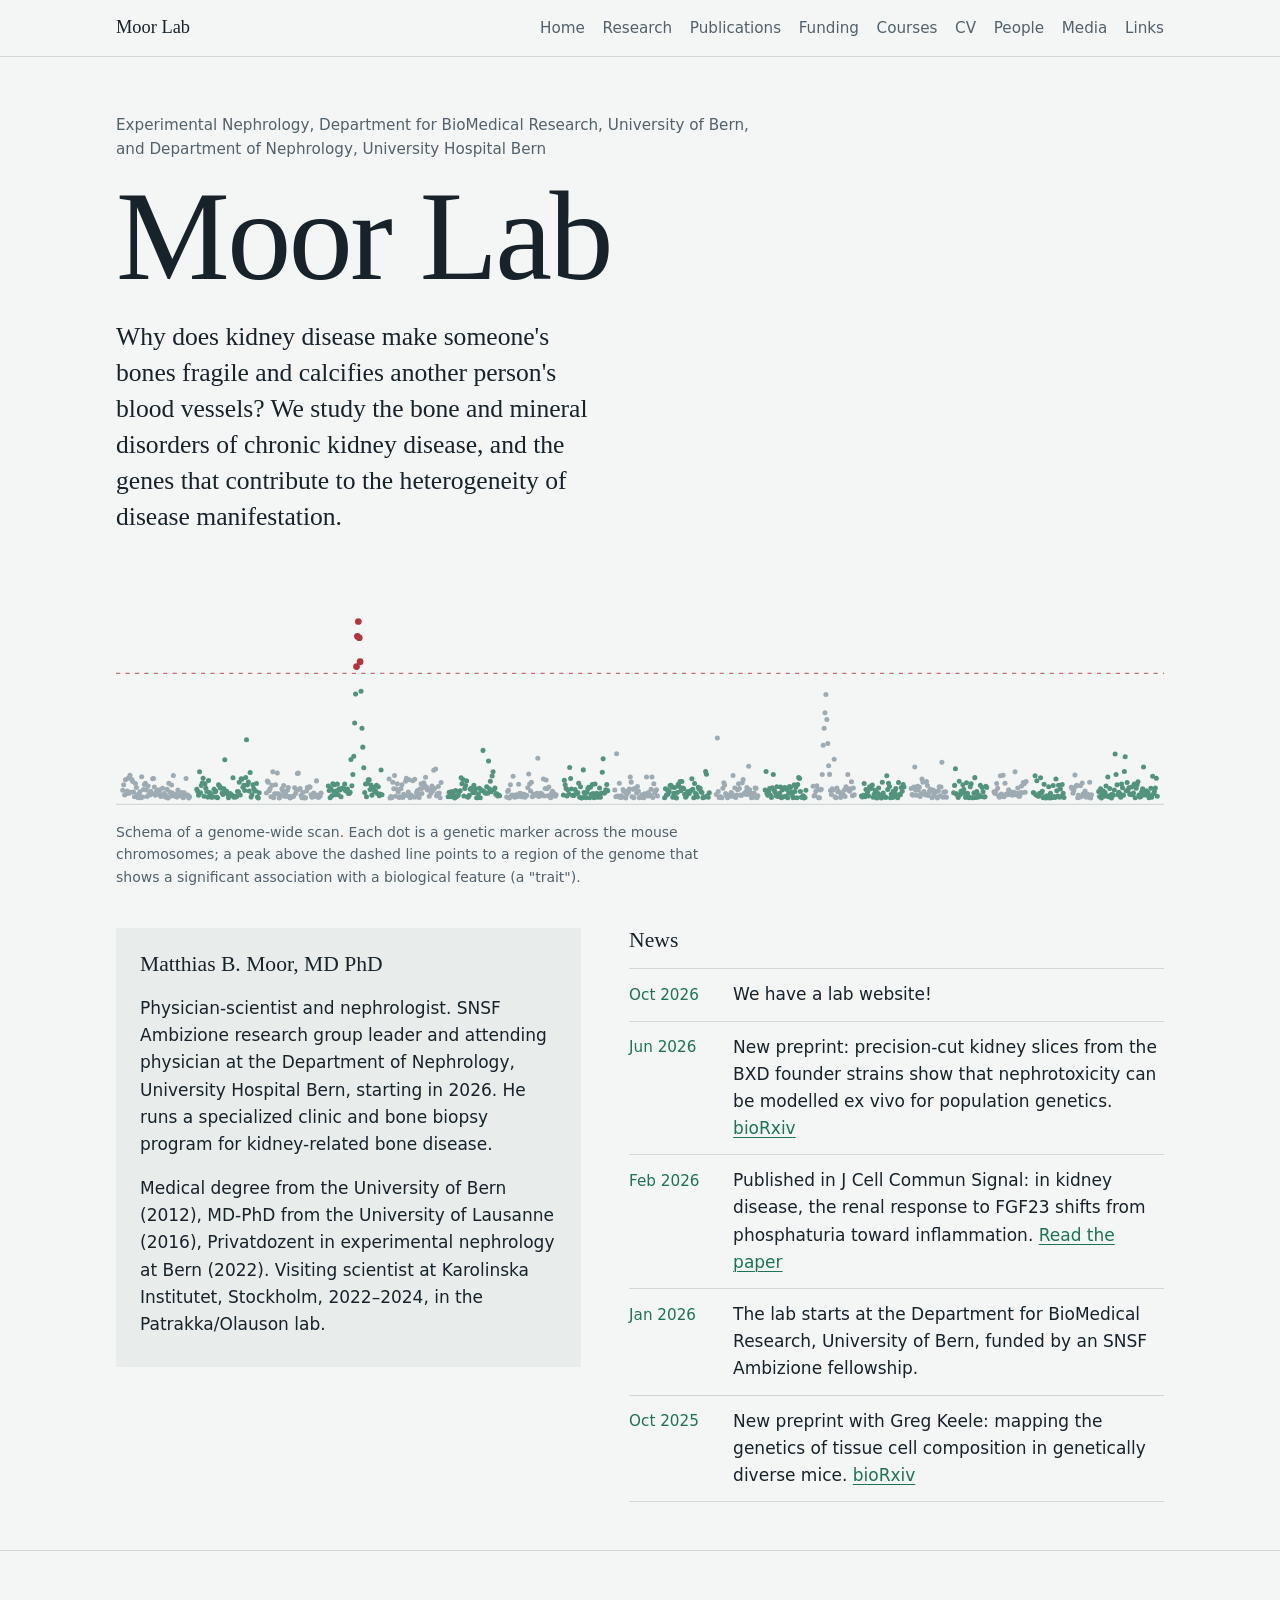
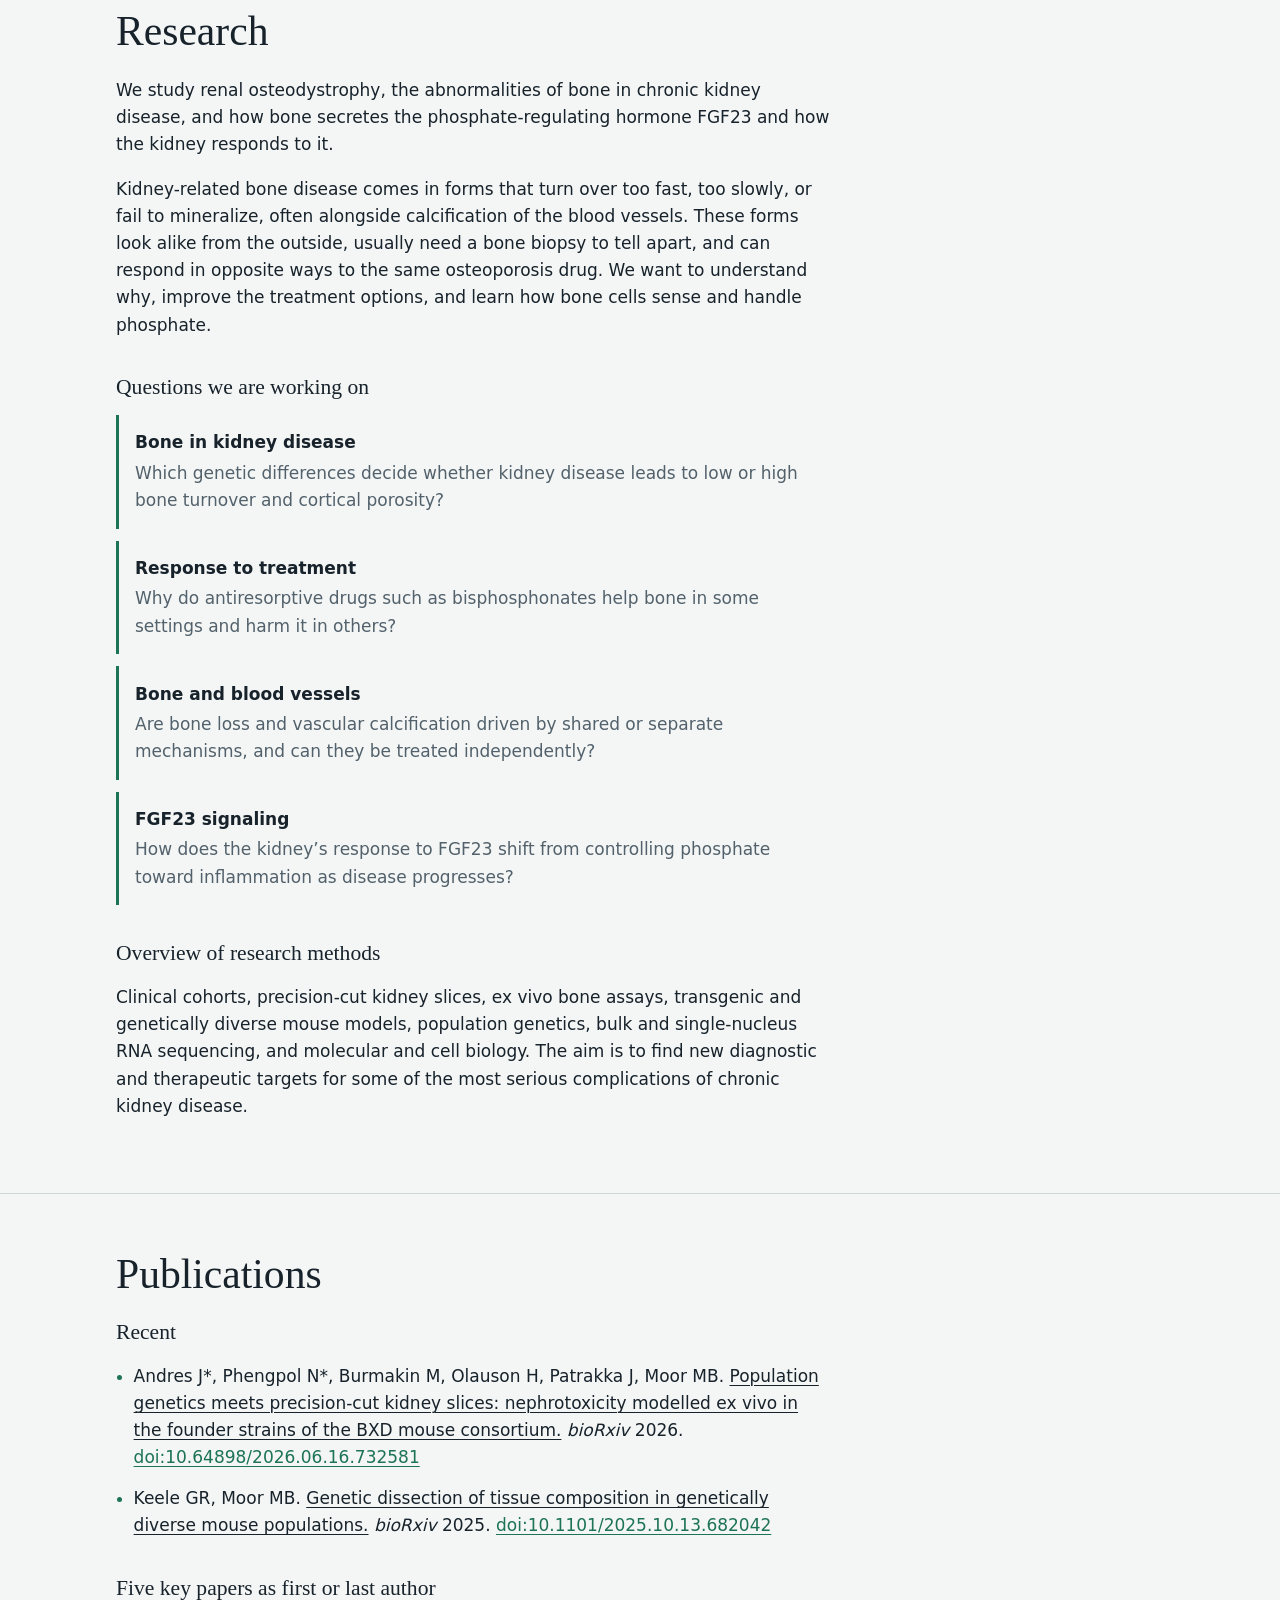
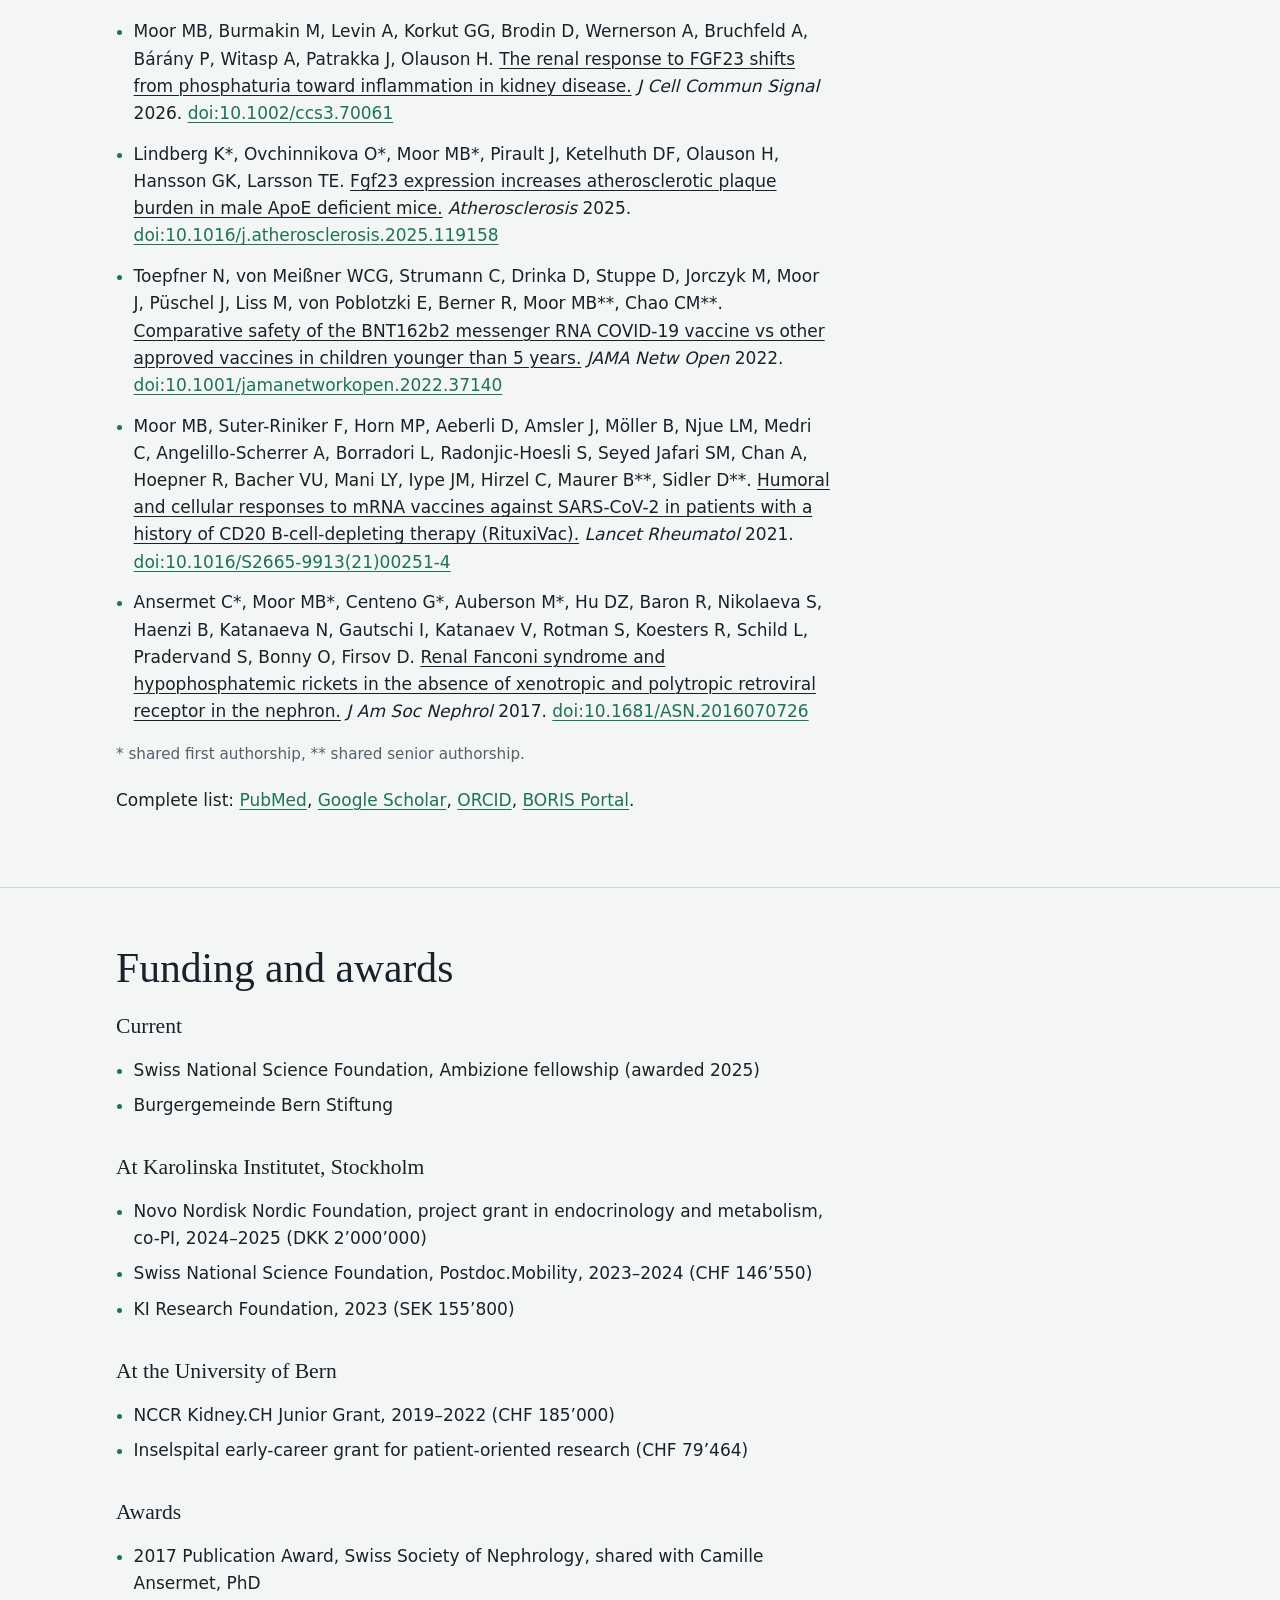
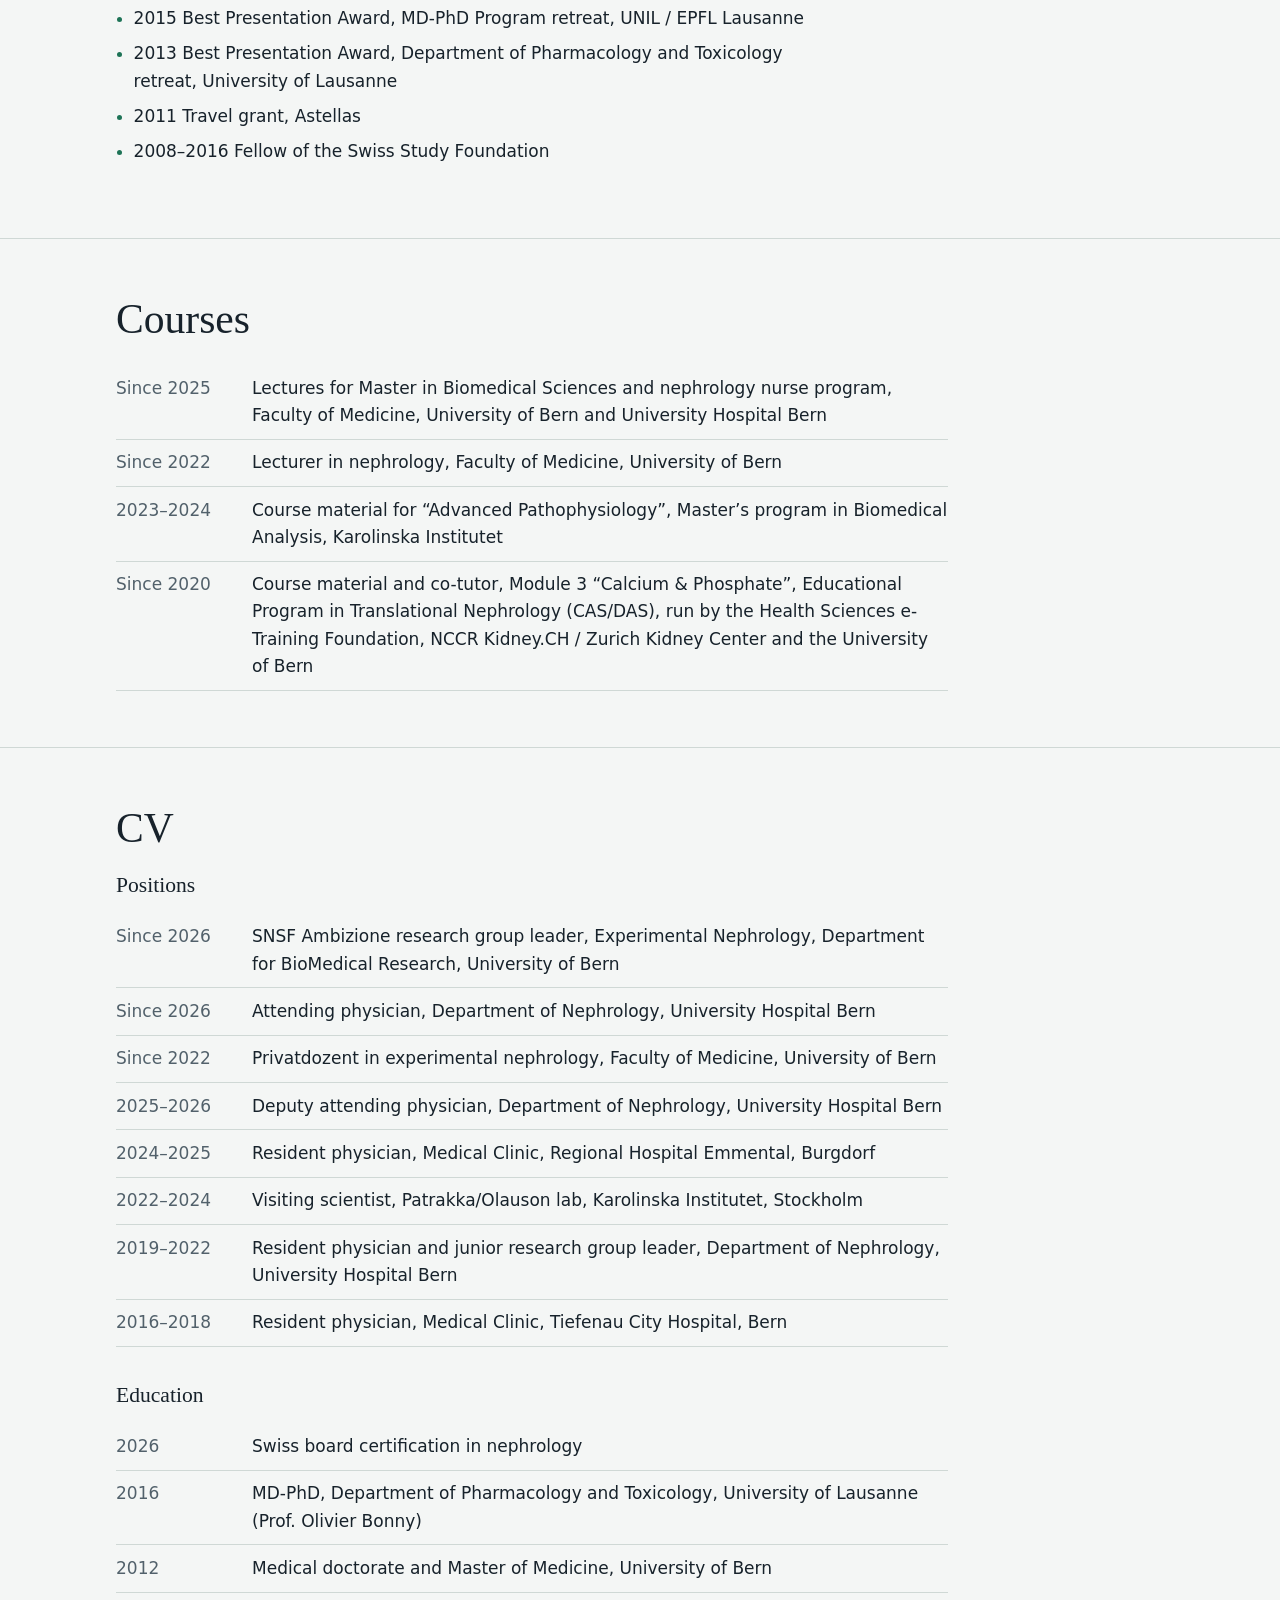
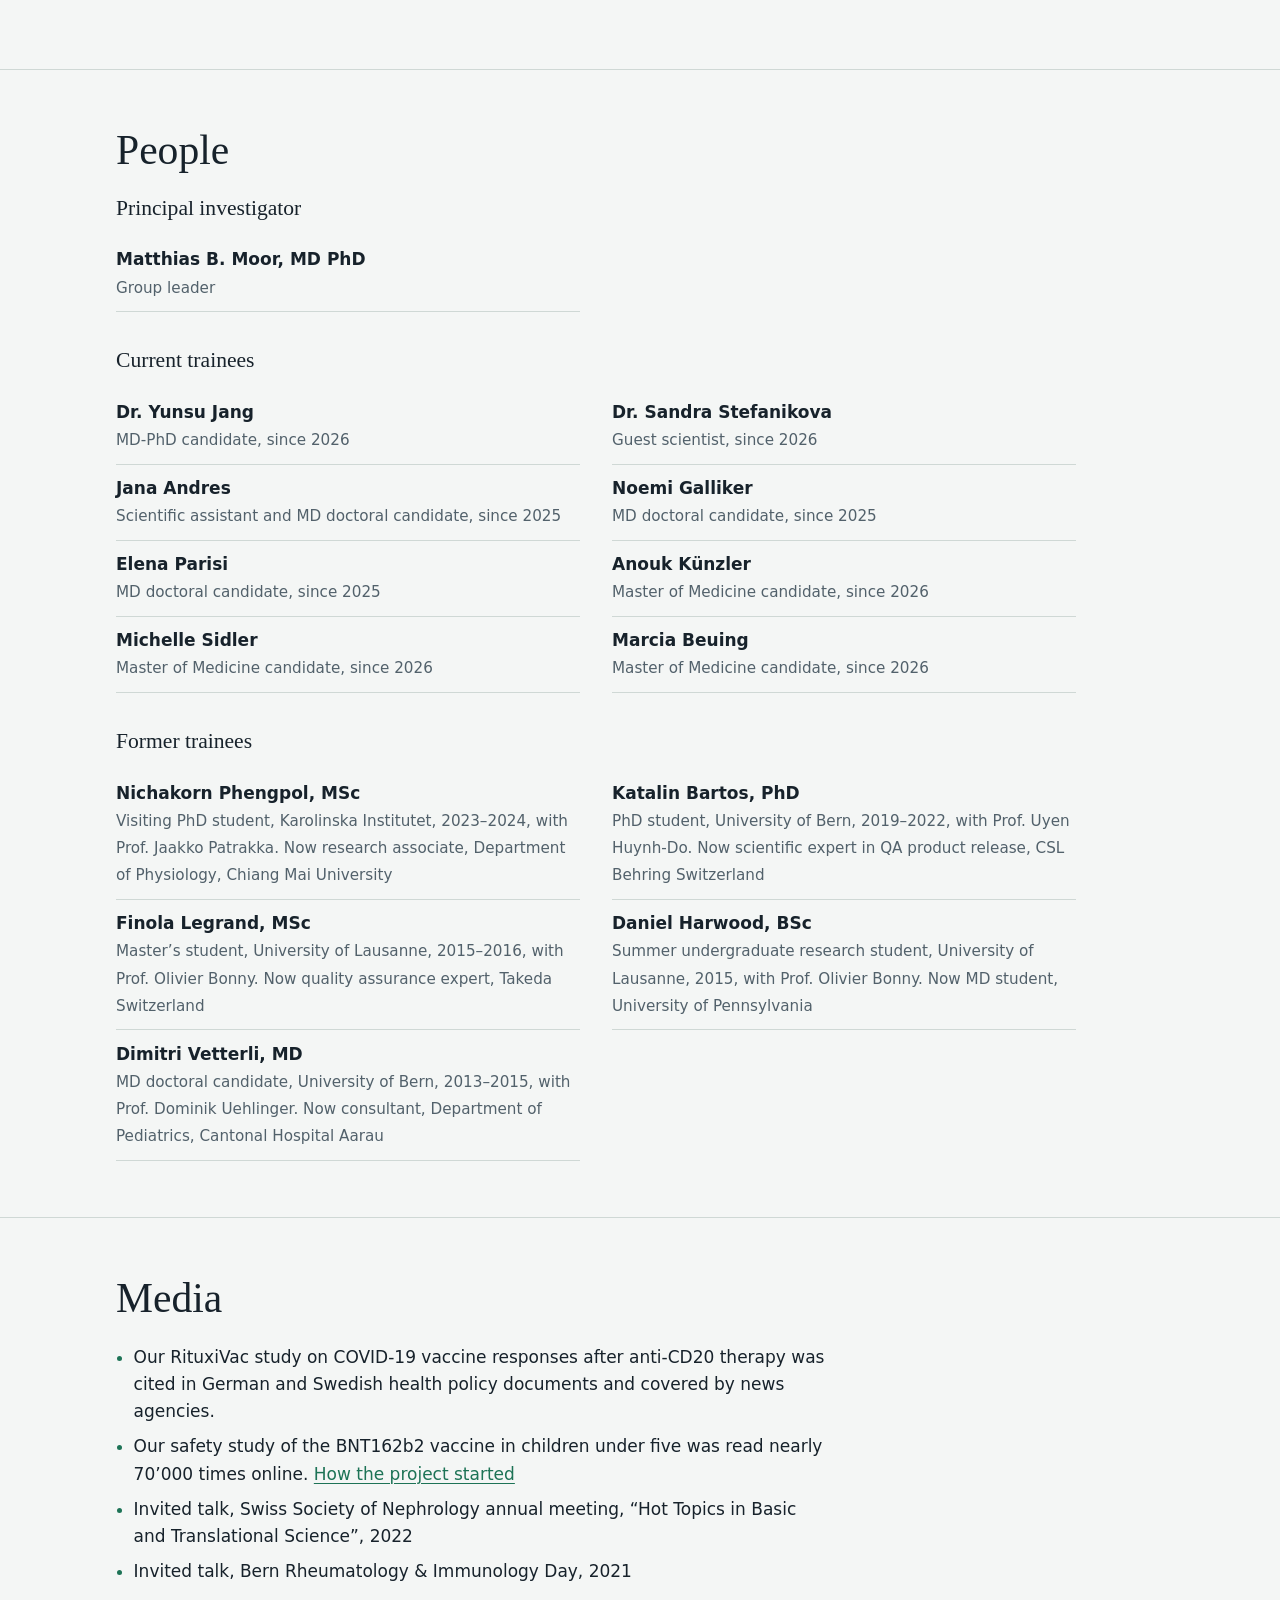
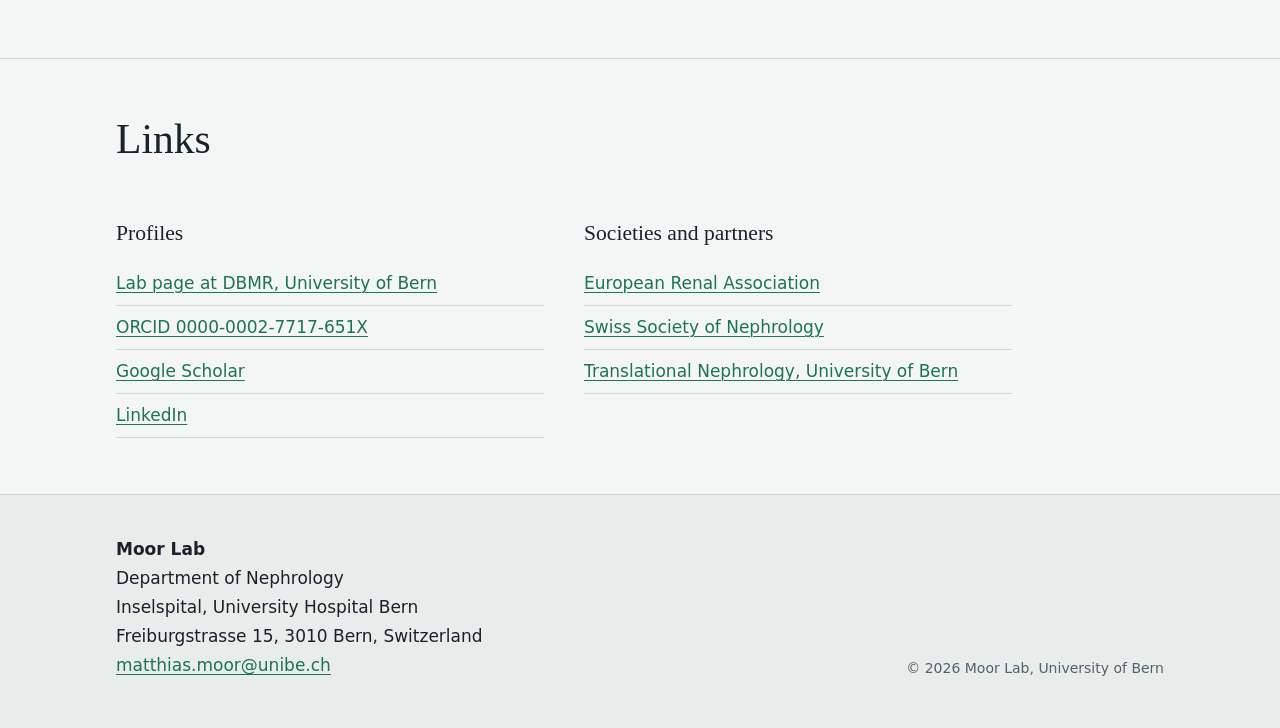
==== commit 4d56e559: "Add files via upload" ====
--- a/index.html
+++ b/index.html
@@ -45,7 +45,7 @@
     </div>
     <figure class="wrap scan-fig">
       <div class="scan-crop"><svg class="scan" viewBox="0 0 1000 220" role="img" aria-labelledby="scan-t"><title id="scan-t">Schematic genome scan: dots are genetic markers across the mouse chromosomes; a peak above the dashed line marks a locus linked to a trait.</title><line class="thr" x1="0" x2="1000" y1="91" y2="91"/><line class="base" x1="0" x2="1000" y1="216" y2="216"/><g class="m-a"><circle cx="6.4" cy="202.5" r="2.4"/><circle cx="7.3" cy="197.4" r="2.4"/><circle cx="8.2" cy="207.1" r="2.4"/><circle cx="9.0" cy="192.6" r="2.4"/><circle cx="9.9" cy="205.9" r="2.4"/><circle cx="10.7" cy="203.3" r="2.4"/><circle cx="11.6" cy="191.1" r="2.4"/><circle cx="12.5" cy="205.5" r="2.4"/><circle cx="13.3" cy="188.2" r="2.4"/><circle cx="14.2" cy="204.4" r="2.4"/><circle cx="15.1" cy="192.3" r="2.4"/><circle cx="15.9" cy="194.1" r="2.4"/><circle cx="16.8" cy="204.3" r="2.4"/><circle cx="17.6" cy="208.7" r="2.4"/><circle cx="18.5" cy="196.1" r="2.4"/><circle cx="19.4" cy="200.0" r="2.4"/><circle cx="20.2" cy="206.9" r="2.4"/><circle cx="21.1" cy="209.6" r="2.4"/><circle cx="22.0" cy="206.3" r="2.4"/><circle cx="22.8" cy="203.9" r="2.4"/><circle cx="23.7" cy="209.8" r="2.4"/><circle cx="24.5" cy="189.6" r="2.4"/><circle cx="25.4" cy="209.0" r="2.4"/><circle cx="26.3" cy="201.8" r="2.4"/><circle cx="27.1" cy="197.1" r="2.4"/><circle cx="28.0" cy="195.8" r="2.4"/><circle cx="28.9" cy="202.2" r="2.4"/><circle cx="29.7" cy="208.6" r="2.4"/><circle cx="30.6" cy="198.6" r="2.4"/><circle cx="31.4" cy="206.4" r="2.4"/><circle cx="32.3" cy="207.0" r="2.4"/><circle cx="33.2" cy="203.4" r="2.4"/><circle cx="34.0" cy="206.0" r="2.4"/><circle cx="34.9" cy="191.6" r="2.4"/><circle cx="35.8" cy="191.3" r="2.4"/><circle cx="36.6" cy="199.5" r="2.4"/><circle cx="37.5" cy="207.4" r="2.4"/><circle cx="38.3" cy="204.4" r="2.4"/><circle cx="39.2" cy="202.3" r="2.4"/><circle cx="40.1" cy="206.4" r="2.4"/><circle cx="40.9" cy="204.7" r="2.4"/><circle cx="41.8" cy="202.0" r="2.4"/><circle cx="42.7" cy="208.5" r="2.4"/><circle cx="43.5" cy="207.6" r="2.4"/><circle cx="44.4" cy="200.6" r="2.4"/><circle cx="45.2" cy="206.3" r="2.4"/><circle cx="46.1" cy="205.7" r="2.4"/><circle cx="47.0" cy="209.1" r="2.4"/><circle cx="47.8" cy="207.9" r="2.4"/><circle cx="48.7" cy="201.7" r="2.4"/><circle cx="49.6" cy="209.9" r="2.4"/><circle cx="50.4" cy="195.8" r="2.4"/><circle cx="51.3" cy="204.2" r="2.4"/><circle cx="52.1" cy="208.2" r="2.4"/><circle cx="53.0" cy="197.5" r="2.4"/><circle cx="53.9" cy="205.2" r="2.4"/><circle cx="54.7" cy="188.5" r="2.4"/><circle cx="55.6" cy="207.3" r="2.4"/><circle cx="56.4" cy="208.2" r="2.4"/><circle cx="57.3" cy="206.3" r="2.4"/><circle cx="58.2" cy="209.1" r="2.4"/><circle cx="59.0" cy="202.3" r="2.4"/><circle cx="59.9" cy="207.6" r="2.4"/><circle cx="60.8" cy="206.5" r="2.4"/><circle cx="61.6" cy="206.4" r="2.4"/><circle cx="62.5" cy="204.8" r="2.4"/><circle cx="63.3" cy="208.8" r="2.4"/><circle cx="64.2" cy="209.6" r="2.4"/><circle cx="65.1" cy="205.0" r="2.4"/><circle cx="65.9" cy="207.3" r="2.4"/><circle cx="66.8" cy="191.4" r="2.4"/><circle cx="67.7" cy="207.6" r="2.4"/><circle cx="68.5" cy="207.1" r="2.4"/><circle cx="69.4" cy="210.0" r="2.4"/><circle cx="70.2" cy="208.7" r="2.4"/><circle cx="143.5" cy="205.2" r="2.4"/><circle cx="144.4" cy="193.7" r="2.4"/><circle cx="145.2" cy="194.8" r="2.4"/><circle cx="146.1" cy="202.9" r="2.4"/><circle cx="147.0" cy="201.2" r="2.4"/><circle cx="147.8" cy="208.8" r="2.4"/><circle cx="148.7" cy="197.9" r="2.4"/><circle cx="149.6" cy="185.0" r="2.4"/><circle cx="150.4" cy="209.7" r="2.4"/><circle cx="151.3" cy="205.8" r="2.4"/><circle cx="152.2" cy="197.2" r="2.4"/><circle cx="153.1" cy="205.9" r="2.4"/><circle cx="153.9" cy="186.0" r="2.4"/><circle cx="154.8" cy="205.8" r="2.4"/><circle cx="155.7" cy="209.9" r="2.4"/><circle cx="156.5" cy="209.0" r="2.4"/><circle cx="157.4" cy="207.6" r="2.4"/><circle cx="158.3" cy="201.1" r="2.4"/><circle cx="159.1" cy="203.3" r="2.4"/><circle cx="160.0" cy="198.1" r="2.4"/><circle cx="160.9" cy="208.3" r="2.4"/><circle cx="161.8" cy="205.8" r="2.4"/><circle cx="162.6" cy="208.3" r="2.4"/><circle cx="163.5" cy="202.6" r="2.4"/><circle cx="164.4" cy="200.0" r="2.4"/><circle cx="165.2" cy="208.6" r="2.4"/><circle cx="166.1" cy="209.9" r="2.4"/><circle cx="167.0" cy="208.9" r="2.4"/><circle cx="167.8" cy="208.6" r="2.4"/><circle cx="168.7" cy="208.7" r="2.4"/><circle cx="169.6" cy="208.0" r="2.4"/><circle cx="170.5" cy="200.1" r="2.4"/><circle cx="171.3" cy="205.6" r="2.4"/><circle cx="172.2" cy="203.1" r="2.4"/><circle cx="173.1" cy="186.5" r="2.4"/><circle cx="173.9" cy="186.2" r="2.4"/><circle cx="174.8" cy="201.5" r="2.4"/><circle cx="175.7" cy="201.0" r="2.4"/><circle cx="176.5" cy="207.6" r="2.4"/><circle cx="177.4" cy="209.7" r="2.4"/><circle cx="178.3" cy="204.7" r="2.4"/><circle cx="179.2" cy="209.6" r="2.4"/><circle cx="180.0" cy="209.9" r="2.4"/><circle cx="180.9" cy="209.7" r="2.4"/><circle cx="181.8" cy="203.3" r="2.4"/><circle cx="182.6" cy="200.0" r="2.4"/><circle cx="183.5" cy="200.1" r="2.4"/><circle cx="184.4" cy="199.2" r="2.4"/><circle cx="185.2" cy="199.4" r="2.4"/><circle cx="186.1" cy="206.9" r="2.4"/><circle cx="187.0" cy="209.3" r="2.4"/><circle cx="187.9" cy="208.8" r="2.4"/><circle cx="188.7" cy="205.1" r="2.4"/><circle cx="189.6" cy="207.2" r="2.4"/><circle cx="190.5" cy="208.5" r="2.4"/><circle cx="191.3" cy="193.6" r="2.4"/><circle cx="192.2" cy="207.2" r="2.4"/><circle cx="193.1" cy="209.4" r="2.4"/><circle cx="193.9" cy="208.4" r="2.4"/><circle cx="194.8" cy="208.1" r="2.4"/><circle cx="195.7" cy="205.1" r="2.4"/><circle cx="260.6" cy="191.8" r="2.4"/><circle cx="261.5" cy="209.9" r="2.4"/><circle cx="262.4" cy="208.4" r="2.4"/><circle cx="263.2" cy="209.8" r="2.4"/><circle cx="264.1" cy="195.0" r="2.4"/><circle cx="265.0" cy="201.2" r="2.4"/><circle cx="265.8" cy="188.5" r="2.4"/><circle cx="266.7" cy="208.3" r="2.4"/><circle cx="267.6" cy="201.3" r="2.4"/><circle cx="268.4" cy="196.4" r="2.4"/><circle cx="269.3" cy="204.3" r="2.4"/><circle cx="270.2" cy="209.4" r="2.4"/><circle cx="271.1" cy="208.7" r="2.4"/><circle cx="271.9" cy="201.0" r="2.4"/><circle cx="272.8" cy="197.4" r="2.4"/><circle cx="273.7" cy="209.4" r="2.4"/><circle cx="274.5" cy="206.3" r="2.4"/><circle cx="275.4" cy="207.6" r="2.4"/><circle cx="276.3" cy="194.0" r="2.4"/><circle cx="277.1" cy="191.0" r="2.4"/><circle cx="278.0" cy="207.5" r="2.4"/><circle cx="278.9" cy="204.3" r="2.4"/><circle cx="279.8" cy="192.6" r="2.4"/><circle cx="280.6" cy="209.6" r="2.4"/><circle cx="281.5" cy="207.0" r="2.4"/><circle cx="282.4" cy="208.5" r="2.4"/><circle cx="283.2" cy="193.5" r="2.4"/><circle cx="284.1" cy="209.0" r="2.4"/><circle cx="285.0" cy="192.0" r="2.4"/><circle cx="285.8" cy="209.0" r="2.4"/><circle cx="286.7" cy="204.7" r="2.4"/><circle cx="287.6" cy="202.8" r="2.4"/><circle cx="288.4" cy="206.1" r="2.4"/><circle cx="289.3" cy="209.5" r="2.4"/><circle cx="290.2" cy="201.2" r="2.4"/><circle cx="291.1" cy="196.4" r="2.4"/><circle cx="291.9" cy="205.7" r="2.4"/><circle cx="292.8" cy="200.5" r="2.4"/><circle cx="293.7" cy="195.3" r="2.4"/><circle cx="294.5" cy="197.9" r="2.4"/><circle cx="295.4" cy="190.1" r="2.4"/><circle cx="296.3" cy="199.4" r="2.4"/><circle cx="297.1" cy="202.3" r="2.4"/><circle cx="298.0" cy="202.1" r="2.4"/><circle cx="298.9" cy="208.2" r="2.4"/><circle cx="299.7" cy="201.8" r="2.4"/><circle cx="300.6" cy="205.4" r="2.4"/><circle cx="301.5" cy="198.5" r="2.4"/><circle cx="302.4" cy="203.0" r="2.4"/><circle cx="303.2" cy="183.4" r="2.4"/><circle cx="304.1" cy="200.8" r="2.4"/><circle cx="305.0" cy="182.2" r="2.4"/><circle cx="305.8" cy="207.9" r="2.4"/><circle cx="306.7" cy="206.0" r="2.4"/><circle cx="307.6" cy="198.9" r="2.4"/><circle cx="308.4" cy="205.1" r="2.4"/><circle cx="309.3" cy="209.6" r="2.4"/><circle cx="310.2" cy="195.1" r="2.4"/><circle cx="372.8" cy="209.1" r="2.4"/><circle cx="373.7" cy="203.7" r="2.4"/><circle cx="374.5" cy="202.6" r="2.4"/><circle cx="375.4" cy="209.9" r="2.4"/><circle cx="376.3" cy="197.4" r="2.4"/><circle cx="377.2" cy="207.9" r="2.4"/><circle cx="378.0" cy="207.1" r="2.4"/><circle cx="378.9" cy="189.2" r="2.4"/><circle cx="379.8" cy="208.8" r="2.4"/><circle cx="380.7" cy="209.2" r="2.4"/><circle cx="381.5" cy="206.9" r="2.4"/><circle cx="382.4" cy="207.9" r="2.4"/><circle cx="383.3" cy="208.6" r="2.4"/><circle cx="384.2" cy="196.9" r="2.4"/><circle cx="385.0" cy="205.7" r="2.4"/><circle cx="385.9" cy="205.5" r="2.4"/><circle cx="386.8" cy="208.8" r="2.4"/><circle cx="387.7" cy="208.6" r="2.4"/><circle cx="388.5" cy="208.7" r="2.4"/><circle cx="389.4" cy="206.4" r="2.4"/><circle cx="390.3" cy="209.2" r="2.4"/><circle cx="391.2" cy="207.5" r="2.4"/><circle cx="392.0" cy="207.6" r="2.4"/><circle cx="392.9" cy="200.2" r="2.4"/><circle cx="393.8" cy="187.0" r="2.4"/><circle cx="394.7" cy="196.6" r="2.4"/><circle cx="395.5" cy="203.2" r="2.4"/><circle cx="396.4" cy="195.0" r="2.4"/><circle cx="397.3" cy="208.8" r="2.4"/><circle cx="398.2" cy="206.1" r="2.4"/><circle cx="399.0" cy="206.9" r="2.4"/><circle cx="399.9" cy="206.9" r="2.4"/><circle cx="400.8" cy="207.4" r="2.4"/><circle cx="401.7" cy="205.3" r="2.4"/><circle cx="402.5" cy="172.1" r="2.4"/><circle cx="403.4" cy="208.5" r="2.4"/><circle cx="404.3" cy="208.1" r="2.4"/><circle cx="405.2" cy="205.4" r="2.4"/><circle cx="406.0" cy="205.8" r="2.4"/><circle cx="406.9" cy="207.2" r="2.4"/><circle cx="407.8" cy="191.9" r="2.4"/><circle cx="408.7" cy="208.0" r="2.4"/><circle cx="409.5" cy="200.8" r="2.4"/><circle cx="410.4" cy="192.7" r="2.4"/><circle cx="411.3" cy="201.2" r="2.4"/><circle cx="412.1" cy="207.9" r="2.4"/><circle cx="413.0" cy="199.5" r="2.4"/><circle cx="413.9" cy="208.0" r="2.4"/><circle cx="414.8" cy="209.8" r="2.4"/><circle cx="415.6" cy="205.3" r="2.4"/><circle cx="416.5" cy="203.6" r="2.4"/><circle cx="417.4" cy="205.1" r="2.4"/><circle cx="418.3" cy="207.5" r="2.4"/><circle cx="419.1" cy="208.2" r="2.4"/><circle cx="420.0" cy="206.8" r="2.4"/><circle cx="476.0" cy="202.3" r="2.4"/><circle cx="476.9" cy="208.8" r="2.4"/><circle cx="477.7" cy="167.8" r="2.4"/><circle cx="478.6" cy="208.1" r="2.4"/><circle cx="479.5" cy="208.8" r="2.4"/><circle cx="480.3" cy="195.9" r="2.4"/><circle cx="481.2" cy="209.5" r="2.4"/><circle cx="482.1" cy="207.8" r="2.4"/><circle cx="482.9" cy="209.3" r="2.4"/><circle cx="483.8" cy="201.8" r="2.4"/><circle cx="484.6" cy="203.4" r="2.4"/><circle cx="485.5" cy="203.8" r="2.4"/><circle cx="486.4" cy="210.0" r="2.4"/><circle cx="487.2" cy="206.5" r="2.4"/><circle cx="488.1" cy="203.2" r="2.4"/><circle cx="489.0" cy="204.4" r="2.4"/><circle cx="489.8" cy="201.4" r="2.4"/><circle cx="490.7" cy="189.9" r="2.4"/><circle cx="491.6" cy="194.8" r="2.4"/><circle cx="492.4" cy="208.8" r="2.4"/><circle cx="493.3" cy="201.7" r="2.4"/><circle cx="494.1" cy="209.6" r="2.4"/><circle cx="495.0" cy="200.8" r="2.4"/><circle cx="495.9" cy="201.2" r="2.4"/><circle cx="496.7" cy="205.5" r="2.4"/><circle cx="497.6" cy="199.0" r="2.4"/><circle cx="498.5" cy="203.5" r="2.4"/><circle cx="499.3" cy="209.7" r="2.4"/><circle cx="500.2" cy="209.2" r="2.4"/><circle cx="501.1" cy="208.6" r="2.4"/><circle cx="501.9" cy="206.9" r="2.4"/><circle cx="502.8" cy="209.4" r="2.4"/><circle cx="503.6" cy="209.6" r="2.4"/><circle cx="504.5" cy="206.0" r="2.4"/><circle cx="505.4" cy="207.8" r="2.4"/><circle cx="506.2" cy="190.0" r="2.4"/><circle cx="507.1" cy="207.9" r="2.4"/><circle cx="508.0" cy="204.7" r="2.4"/><circle cx="508.8" cy="208.1" r="2.4"/><circle cx="509.7" cy="207.1" r="2.4"/><circle cx="510.6" cy="201.7" r="2.4"/><circle cx="511.4" cy="190.0" r="2.4"/><circle cx="512.3" cy="209.5" r="2.4"/><circle cx="513.2" cy="196.3" r="2.4"/><circle cx="514.0" cy="205.0" r="2.4"/><circle cx="514.9" cy="202.9" r="2.4"/><circle cx="515.7" cy="202.0" r="2.4"/><circle cx="516.6" cy="208.0" r="2.4"/><circle cx="572.9" cy="206.5" r="2.4"/><circle cx="573.8" cy="152.7" r="2.4"/><circle cx="574.7" cy="203.8" r="2.4"/><circle cx="575.6" cy="209.5" r="2.4"/><circle cx="576.4" cy="208.7" r="2.4"/><circle cx="577.3" cy="209.0" r="2.4"/><circle cx="578.2" cy="209.8" r="2.4"/><circle cx="579.1" cy="200.7" r="2.4"/><circle cx="580.0" cy="195.3" r="2.4"/><circle cx="580.8" cy="197.6" r="2.4"/><circle cx="581.7" cy="205.7" r="2.4"/><circle cx="582.6" cy="207.5" r="2.4"/><circle cx="583.5" cy="209.6" r="2.4"/><circle cx="584.4" cy="207.8" r="2.4"/><circle cx="585.2" cy="207.1" r="2.4"/><circle cx="586.1" cy="208.2" r="2.4"/><circle cx="587.0" cy="204.8" r="2.4"/><circle cx="587.9" cy="206.0" r="2.4"/><circle cx="588.8" cy="188.5" r="2.4"/><circle cx="589.6" cy="208.4" r="2.4"/><circle cx="590.5" cy="200.3" r="2.4"/><circle cx="591.4" cy="209.4" r="2.4"/><circle cx="592.3" cy="207.1" r="2.4"/><circle cx="593.2" cy="202.1" r="2.4"/><circle cx="594.0" cy="196.3" r="2.4"/><circle cx="594.9" cy="200.8" r="2.4"/><circle cx="595.8" cy="207.0" r="2.4"/><circle cx="596.7" cy="207.6" r="2.4"/><circle cx="597.6" cy="195.5" r="2.4"/><circle cx="598.4" cy="192.4" r="2.4"/><circle cx="599.3" cy="205.7" r="2.4"/><circle cx="600.2" cy="206.4" r="2.4"/><circle cx="601.1" cy="203.7" r="2.4"/><circle cx="602.0" cy="200.0" r="2.4"/><circle cx="602.8" cy="206.6" r="2.4"/><circle cx="603.7" cy="179.7" r="2.4"/><circle cx="604.6" cy="202.0" r="2.4"/><circle cx="605.5" cy="204.9" r="2.4"/><circle cx="606.4" cy="209.7" r="2.4"/><circle cx="607.2" cy="207.1" r="2.4"/><circle cx="608.1" cy="209.2" r="2.4"/><circle cx="609.0" cy="205.1" r="2.4"/><circle cx="609.9" cy="200.4" r="2.4"/><circle cx="610.8" cy="200.7" r="2.4"/><circle cx="611.6" cy="209.7" r="2.4"/><circle cx="612.5" cy="207.7" r="2.4"/><circle cx="665.2" cy="198.8" r="2.4"/><circle cx="666.1" cy="208.1" r="2.4"/><circle cx="666.9" cy="207.3" r="2.4"/><circle cx="667.8" cy="203.5" r="2.4"/><circle cx="668.7" cy="198.2" r="2.4"/><circle cx="669.6" cy="201.5" r="2.4"/><circle cx="670.4" cy="209.7" r="2.4"/><circle cx="671.3" cy="209.8" r="2.4"/><circle cx="672.2" cy="202.2" r="2.4"/><circle cx="673.0" cy="201.6" r="2.4"/><circle cx="673.9" cy="187.6" r="2.4"/><circle cx="674.8" cy="159.7" r="2.4"/><circle cx="675.7" cy="143.3" r="2.4"/><circle cx="676.5" cy="128.5" r="2.4"/><circle cx="677.4" cy="111.2" r="2.4"/><circle cx="678.3" cy="135.0" r="2.4"/><circle cx="679.2" cy="157.9" r="2.4"/><circle cx="680.0" cy="179.1" r="2.4"/><circle cx="680.9" cy="187.4" r="2.4"/><circle cx="681.8" cy="202.8" r="2.4"/><circle cx="682.6" cy="206.7" r="2.4"/><circle cx="683.5" cy="201.1" r="2.4"/><circle cx="684.4" cy="202.4" r="2.4"/><circle cx="685.3" cy="172.9" r="2.4"/><circle cx="686.1" cy="208.8" r="2.4"/><circle cx="687.0" cy="209.6" r="2.4"/><circle cx="687.9" cy="200.3" r="2.4"/><circle cx="688.8" cy="203.9" r="2.4"/><circle cx="689.6" cy="203.7" r="2.4"/><circle cx="690.5" cy="204.4" r="2.4"/><circle cx="691.4" cy="209.5" r="2.4"/><circle cx="692.2" cy="207.2" r="2.4"/><circle cx="693.1" cy="206.7" r="2.4"/><circle cx="694.0" cy="206.7" r="2.4"/><circle cx="694.9" cy="202.4" r="2.4"/><circle cx="695.7" cy="208.4" r="2.4"/><circle cx="696.6" cy="199.2" r="2.4"/><circle cx="697.5" cy="200.7" r="2.4"/><circle cx="698.3" cy="187.5" r="2.4"/><circle cx="699.2" cy="202.5" r="2.4"/><circle cx="700.1" cy="203.4" r="2.4"/><circle cx="701.0" cy="201.2" r="2.4"/><circle cx="701.8" cy="194.5" r="2.4"/><circle cx="702.7" cy="207.7" r="2.4"/><circle cx="703.6" cy="200.4" r="2.4"/><circle cx="704.5" cy="206.8" r="2.4"/><circle cx="758.8" cy="200.9" r="2.4"/><circle cx="759.6" cy="206.6" r="2.4"/><circle cx="760.5" cy="207.2" r="2.4"/><circle cx="761.4" cy="199.4" r="2.4"/><circle cx="762.2" cy="180.3" r="2.4"/><circle cx="763.1" cy="202.6" r="2.4"/><circle cx="764.0" cy="207.4" r="2.4"/><circle cx="764.8" cy="198.8" r="2.4"/><circle cx="765.7" cy="202.3" r="2.4"/><circle cx="766.5" cy="199.4" r="2.4"/><circle cx="767.4" cy="208.5" r="2.4"/><circle cx="768.3" cy="206.0" r="2.4"/><circle cx="769.1" cy="191.7" r="2.4"/><circle cx="770.0" cy="194.8" r="2.4"/><circle cx="770.9" cy="203.8" r="2.4"/><circle cx="771.7" cy="206.0" r="2.4"/><circle cx="772.6" cy="207.0" r="2.4"/><circle cx="773.4" cy="194.1" r="2.4"/><circle cx="774.3" cy="198.0" r="2.4"/><circle cx="775.2" cy="207.6" r="2.4"/><circle cx="776.0" cy="204.1" r="2.4"/><circle cx="776.9" cy="201.6" r="2.4"/><circle cx="777.8" cy="202.2" r="2.4"/><circle cx="778.6" cy="209.7" r="2.4"/><circle cx="779.5" cy="202.3" r="2.4"/><circle cx="780.3" cy="206.2" r="2.4"/><circle cx="781.2" cy="203.2" r="2.4"/><circle cx="782.1" cy="204.2" r="2.4"/><circle cx="782.9" cy="209.0" r="2.4"/><circle cx="783.8" cy="210.0" r="2.4"/><circle cx="784.7" cy="203.3" r="2.4"/><circle cx="785.5" cy="199.2" r="2.4"/><circle cx="786.4" cy="207.9" r="2.4"/><circle cx="787.2" cy="199.4" r="2.4"/><circle cx="788.1" cy="175.9" r="2.4"/><circle cx="789.0" cy="209.3" r="2.4"/><circle cx="789.8" cy="204.3" r="2.4"/><circle cx="790.7" cy="208.7" r="2.4"/><circle cx="791.6" cy="204.0" r="2.4"/><circle cx="792.4" cy="209.2" r="2.4"/><circle cx="837.8" cy="203.9" r="2.4"/><circle cx="838.7" cy="205.6" r="2.4"/><circle cx="839.5" cy="203.6" r="2.4"/><circle cx="840.4" cy="196.1" r="2.4"/><circle cx="841.3" cy="200.7" r="2.4"/><circle cx="842.2" cy="207.9" r="2.4"/><circle cx="843.0" cy="209.3" r="2.4"/><circle cx="843.9" cy="188.8" r="2.4"/><circle cx="844.8" cy="206.2" r="2.4"/><circle cx="845.7" cy="208.2" r="2.4"/><circle cx="846.5" cy="188.3" r="2.4"/><circle cx="847.4" cy="208.8" r="2.4"/><circle cx="848.3" cy="195.8" r="2.4"/><circle cx="849.2" cy="206.6" r="2.4"/><circle cx="850.0" cy="206.0" r="2.4"/><circle cx="850.9" cy="206.9" r="2.4"/><circle cx="851.8" cy="202.1" r="2.4"/><circle cx="852.7" cy="204.2" r="2.4"/><circle cx="853.5" cy="206.4" r="2.4"/><circle cx="854.4" cy="204.3" r="2.4"/><circle cx="855.3" cy="207.2" r="2.4"/><circle cx="856.2" cy="204.6" r="2.4"/><circle cx="857.0" cy="204.5" r="2.4"/><circle cx="857.9" cy="185.0" r="2.4"/><circle cx="858.8" cy="206.8" r="2.4"/><circle cx="859.7" cy="205.3" r="2.4"/><circle cx="860.5" cy="200.4" r="2.4"/><circle cx="861.4" cy="208.2" r="2.4"/><circle cx="862.3" cy="208.3" r="2.4"/><circle cx="863.2" cy="204.8" r="2.4"/><circle cx="864.1" cy="198.6" r="2.4"/><circle cx="864.9" cy="205.0" r="2.4"/><circle cx="865.8" cy="195.2" r="2.4"/><circle cx="866.7" cy="196.4" r="2.4"/><circle cx="867.6" cy="204.4" r="2.4"/><circle cx="868.4" cy="194.1" r="2.4"/><circle cx="911.5" cy="199.6" r="2.4"/><circle cx="912.4" cy="201.1" r="2.4"/><circle cx="913.2" cy="205.5" r="2.4"/><circle cx="914.1" cy="202.4" r="2.4"/><circle cx="915.0" cy="188.1" r="2.4"/><circle cx="915.9" cy="198.7" r="2.4"/><circle cx="916.8" cy="197.9" r="2.4"/><circle cx="917.6" cy="209.6" r="2.4"/><circle cx="918.5" cy="207.4" r="2.4"/><circle cx="919.4" cy="209.3" r="2.4"/><circle cx="920.3" cy="198.2" r="2.4"/><circle cx="921.2" cy="208.4" r="2.4"/><circle cx="922.0" cy="195.6" r="2.4"/><circle cx="922.9" cy="205.8" r="2.4"/><circle cx="923.8" cy="207.0" r="2.4"/><circle cx="924.7" cy="203.2" r="2.4"/><circle cx="925.6" cy="209.1" r="2.4"/><circle cx="926.4" cy="206.1" r="2.4"/><circle cx="927.3" cy="206.4" r="2.4"/><circle cx="928.2" cy="209.2" r="2.4"/><circle cx="929.1" cy="195.0" r="2.4"/><circle cx="930.0" cy="210.0" r="2.4"/><circle cx="930.8" cy="206.9" r="2.4"/></g><g class="m-b"><circle cx="77.1" cy="201.6" r="2.4"/><circle cx="78.0" cy="203.7" r="2.4"/><circle cx="78.8" cy="207.3" r="2.4"/><circle cx="79.7" cy="184.8" r="2.4"/><circle cx="80.6" cy="204.9" r="2.4"/><circle cx="81.4" cy="198.1" r="2.4"/><circle cx="82.3" cy="195.7" r="2.4"/><circle cx="83.1" cy="191.2" r="2.4"/><circle cx="84.0" cy="208.2" r="2.4"/><circle cx="84.9" cy="196.4" r="2.4"/><circle cx="85.7" cy="200.7" r="2.4"/><circle cx="86.6" cy="203.8" r="2.4"/><circle cx="87.5" cy="209.1" r="2.4"/><circle cx="88.3" cy="193.3" r="2.4"/><circle cx="89.2" cy="204.7" r="2.4"/><circle cx="90.0" cy="206.0" r="2.4"/><circle cx="90.9" cy="209.2" r="2.4"/><circle cx="91.8" cy="208.7" r="2.4"/><circle cx="92.6" cy="209.0" r="2.4"/><circle cx="93.5" cy="201.5" r="2.4"/><circle cx="94.4" cy="204.2" r="2.4"/><circle cx="95.2" cy="203.2" r="2.4"/><circle cx="96.1" cy="209.2" r="2.4"/><circle cx="96.9" cy="209.7" r="2.4"/><circle cx="97.8" cy="197.4" r="2.4"/><circle cx="98.7" cy="198.5" r="2.4"/><circle cx="99.5" cy="200.3" r="2.4"/><circle cx="100.4" cy="200.3" r="2.4"/><circle cx="101.3" cy="205.2" r="2.4"/><circle cx="102.1" cy="206.5" r="2.4"/><circle cx="103.0" cy="201.1" r="2.4"/><circle cx="103.8" cy="173.5" r="2.4"/><circle cx="104.7" cy="204.2" r="2.4"/><circle cx="105.6" cy="203.4" r="2.4"/><circle cx="106.4" cy="206.2" r="2.4"/><circle cx="107.3" cy="209.7" r="2.4"/><circle cx="108.2" cy="207.5" r="2.4"/><circle cx="109.0" cy="205.6" r="2.4"/><circle cx="109.9" cy="206.8" r="2.4"/><circle cx="110.7" cy="207.4" r="2.4"/><circle cx="111.6" cy="190.6" r="2.4"/><circle cx="112.5" cy="209.3" r="2.4"/><circle cx="113.3" cy="208.3" r="2.4"/><circle cx="114.2" cy="209.1" r="2.4"/><circle cx="115.1" cy="208.5" r="2.4"/><circle cx="115.9" cy="203.8" r="2.4"/><circle cx="116.8" cy="203.9" r="2.4"/><circle cx="117.6" cy="194.9" r="2.4"/><circle cx="118.5" cy="207.0" r="2.4"/><circle cx="119.4" cy="191.6" r="2.4"/><circle cx="120.2" cy="192.1" r="2.4"/><circle cx="121.1" cy="199.6" r="2.4"/><circle cx="122.0" cy="197.9" r="2.4"/><circle cx="122.8" cy="202.8" r="2.4"/><circle cx="123.7" cy="190.4" r="2.4"/><circle cx="124.5" cy="154.4" r="2.4"/><circle cx="125.4" cy="197.4" r="2.4"/><circle cx="126.3" cy="194.8" r="2.4"/><circle cx="127.1" cy="203.3" r="2.4"/><circle cx="128.0" cy="185.6" r="2.4"/><circle cx="128.9" cy="209.1" r="2.4"/><circle cx="129.7" cy="206.8" r="2.4"/><circle cx="130.6" cy="197.3" r="2.4"/><circle cx="131.4" cy="200.8" r="2.4"/><circle cx="132.3" cy="203.0" r="2.4"/><circle cx="133.2" cy="203.3" r="2.4"/><circle cx="134.0" cy="196.1" r="2.4"/><circle cx="134.9" cy="208.9" r="2.4"/><circle cx="135.8" cy="210.0" r="2.4"/><circle cx="136.6" cy="204.9" r="2.4"/><circle cx="202.6" cy="198.6" r="2.4"/><circle cx="203.4" cy="202.7" r="2.4"/><circle cx="204.3" cy="209.8" r="2.4"/><circle cx="205.2" cy="200.9" r="2.4"/><circle cx="206.0" cy="207.9" r="2.4"/><circle cx="206.9" cy="196.3" r="2.4"/><circle cx="207.8" cy="203.7" r="2.4"/><circle cx="208.6" cy="197.2" r="2.4"/><circle cx="209.5" cy="206.8" r="2.4"/><circle cx="210.4" cy="203.0" r="2.4"/><circle cx="211.2" cy="196.5" r="2.4"/><circle cx="212.1" cy="206.9" r="2.4"/><circle cx="213.0" cy="201.2" r="2.4"/><circle cx="213.8" cy="202.4" r="2.4"/><circle cx="214.7" cy="208.7" r="2.4"/><circle cx="215.6" cy="200.8" r="2.4"/><circle cx="216.4" cy="200.5" r="2.4"/><circle cx="217.3" cy="201.0" r="2.4"/><circle cx="218.2" cy="196.5" r="2.4"/><circle cx="219.0" cy="203.1" r="2.4"/><circle cx="219.9" cy="201.7" r="2.4"/><circle cx="220.8" cy="201.4" r="2.4"/><circle cx="221.6" cy="205.4" r="2.4"/><circle cx="222.5" cy="205.7" r="2.4"/><circle cx="223.4" cy="204.5" r="2.4"/><circle cx="224.2" cy="173.2" r="2.4"/><circle cx="225.1" cy="198.3" r="2.4"/><circle cx="226.0" cy="187.6" r="2.4"/><circle cx="226.9" cy="170.1" r="2.4"/><circle cx="227.7" cy="138.3" r="2.4"/><circle cx="228.6" cy="110.8" r="2.4"/><circle cx="233.8" cy="108.1" r="2.4"/><circle cx="234.7" cy="143.4" r="2.4"/><circle cx="235.5" cy="161.4" r="2.4"/><circle cx="236.4" cy="181.1" r="2.4"/><circle cx="237.3" cy="204.8" r="2.4"/><circle cx="238.1" cy="196.6" r="2.4"/><circle cx="239.0" cy="208.8" r="2.4"/><circle cx="239.9" cy="196.0" r="2.4"/><circle cx="240.7" cy="192.6" r="2.4"/><circle cx="241.6" cy="192.6" r="2.4"/><circle cx="242.5" cy="201.9" r="2.4"/><circle cx="243.3" cy="197.6" r="2.4"/><circle cx="244.2" cy="207.2" r="2.4"/><circle cx="245.1" cy="200.5" r="2.4"/><circle cx="245.9" cy="199.9" r="2.4"/><circle cx="246.8" cy="203.9" r="2.4"/><circle cx="247.7" cy="203.2" r="2.4"/><circle cx="248.6" cy="197.9" r="2.4"/><circle cx="249.4" cy="205.6" r="2.4"/><circle cx="250.3" cy="199.2" r="2.4"/><circle cx="251.2" cy="207.8" r="2.4"/><circle cx="252.0" cy="206.1" r="2.4"/><circle cx="252.9" cy="183.3" r="2.4"/><circle cx="253.8" cy="206.9" r="2.4"/><circle cx="317.0" cy="208.7" r="2.4"/><circle cx="317.9" cy="204.4" r="2.4"/><circle cx="318.8" cy="205.3" r="2.4"/><circle cx="319.7" cy="208.8" r="2.4"/><circle cx="320.5" cy="203.8" r="2.4"/><circle cx="321.4" cy="205.5" r="2.4"/><circle cx="322.3" cy="207.5" r="2.4"/><circle cx="323.2" cy="209.9" r="2.4"/><circle cx="324.0" cy="202.9" r="2.4"/><circle cx="324.9" cy="208.8" r="2.4"/><circle cx="325.8" cy="207.7" r="2.4"/><circle cx="326.6" cy="207.0" r="2.4"/><circle cx="327.5" cy="204.0" r="2.4"/><circle cx="328.4" cy="203.0" r="2.4"/><circle cx="329.3" cy="190.7" r="2.4"/><circle cx="330.1" cy="196.4" r="2.4"/><circle cx="331.0" cy="192.4" r="2.4"/><circle cx="331.9" cy="208.0" r="2.4"/><circle cx="332.8" cy="200.9" r="2.4"/><circle cx="333.6" cy="198.0" r="2.4"/><circle cx="334.5" cy="193.6" r="2.4"/><circle cx="335.4" cy="208.9" r="2.4"/><circle cx="336.2" cy="209.1" r="2.4"/><circle cx="337.1" cy="207.3" r="2.4"/><circle cx="338.0" cy="201.6" r="2.4"/><circle cx="338.9" cy="200.6" r="2.4"/><circle cx="339.7" cy="201.8" r="2.4"/><circle cx="340.6" cy="204.8" r="2.4"/><circle cx="341.5" cy="197.7" r="2.4"/><circle cx="342.4" cy="204.6" r="2.4"/><circle cx="343.2" cy="201.1" r="2.4"/><circle cx="344.1" cy="209.7" r="2.4"/><circle cx="345.0" cy="209.8" r="2.4"/><circle cx="345.8" cy="206.0" r="2.4"/><circle cx="346.7" cy="200.6" r="2.4"/><circle cx="347.6" cy="209.8" r="2.4"/><circle cx="348.5" cy="202.2" r="2.4"/><circle cx="349.3" cy="203.1" r="2.4"/><circle cx="350.2" cy="164.5" r="2.4"/><circle cx="351.1" cy="203.6" r="2.4"/><circle cx="352.0" cy="205.0" r="2.4"/><circle cx="352.8" cy="205.4" r="2.4"/><circle cx="353.7" cy="199.3" r="2.4"/><circle cx="354.6" cy="205.5" r="2.4"/><circle cx="355.5" cy="174.7" r="2.4"/><circle cx="356.3" cy="201.2" r="2.4"/><circle cx="357.2" cy="194.0" r="2.4"/><circle cx="358.1" cy="203.9" r="2.4"/><circle cx="358.9" cy="188.9" r="2.4"/><circle cx="359.8" cy="184.8" r="2.4"/><circle cx="360.7" cy="202.1" r="2.4"/><circle cx="361.6" cy="200.3" r="2.4"/><circle cx="362.4" cy="206.4" r="2.4"/><circle cx="363.3" cy="205.8" r="2.4"/><circle cx="364.2" cy="208.1" r="2.4"/><circle cx="365.1" cy="207.2" r="2.4"/><circle cx="365.9" cy="207.8" r="2.4"/><circle cx="426.9" cy="207.1" r="2.4"/><circle cx="427.8" cy="193.0" r="2.4"/><circle cx="428.6" cy="197.3" r="2.4"/><circle cx="429.5" cy="200.9" r="2.4"/><circle cx="430.3" cy="208.0" r="2.4"/><circle cx="431.2" cy="202.1" r="2.4"/><circle cx="432.1" cy="206.2" r="2.4"/><circle cx="432.9" cy="180.9" r="2.4"/><circle cx="433.8" cy="191.4" r="2.4"/><circle cx="434.6" cy="201.3" r="2.4"/><circle cx="435.5" cy="207.4" r="2.4"/><circle cx="436.4" cy="207.6" r="2.4"/><circle cx="437.2" cy="207.4" r="2.4"/><circle cx="438.1" cy="201.8" r="2.4"/><circle cx="439.0" cy="205.6" r="2.4"/><circle cx="439.8" cy="204.9" r="2.4"/><circle cx="440.7" cy="204.9" r="2.4"/><circle cx="441.5" cy="195.8" r="2.4"/><circle cx="442.4" cy="209.3" r="2.4"/><circle cx="443.3" cy="199.3" r="2.4"/><circle cx="444.1" cy="209.9" r="2.4"/><circle cx="445.0" cy="209.6" r="2.4"/><circle cx="445.9" cy="183.1" r="2.4"/><circle cx="446.7" cy="204.8" r="2.4"/><circle cx="447.6" cy="208.7" r="2.4"/><circle cx="448.4" cy="209.8" r="2.4"/><circle cx="449.3" cy="204.7" r="2.4"/><circle cx="450.2" cy="201.3" r="2.4"/><circle cx="451.0" cy="199.6" r="2.4"/><circle cx="451.9" cy="209.6" r="2.4"/><circle cx="452.8" cy="199.7" r="2.4"/><circle cx="453.6" cy="206.4" r="2.4"/><circle cx="454.5" cy="197.0" r="2.4"/><circle cx="455.3" cy="205.7" r="2.4"/><circle cx="456.2" cy="209.7" r="2.4"/><circle cx="457.1" cy="196.6" r="2.4"/><circle cx="457.9" cy="208.7" r="2.4"/><circle cx="458.8" cy="205.5" r="2.4"/><circle cx="459.7" cy="209.2" r="2.4"/><circle cx="460.5" cy="207.7" r="2.4"/><circle cx="461.4" cy="200.3" r="2.4"/><circle cx="462.2" cy="209.3" r="2.4"/><circle cx="463.1" cy="205.2" r="2.4"/><circle cx="464.0" cy="185.4" r="2.4"/><circle cx="464.8" cy="172.6" r="2.4"/><circle cx="465.7" cy="205.3" r="2.4"/><circle cx="466.6" cy="204.7" r="2.4"/><circle cx="467.4" cy="202.0" r="2.4"/><circle cx="468.3" cy="197.0" r="2.4"/><circle cx="469.1" cy="202.9" r="2.4"/><circle cx="523.5" cy="209.8" r="2.4"/><circle cx="524.3" cy="201.1" r="2.4"/><circle cx="525.2" cy="207.2" r="2.4"/><circle cx="526.1" cy="202.0" r="2.4"/><circle cx="526.9" cy="206.1" r="2.4"/><circle cx="527.8" cy="203.8" r="2.4"/><circle cx="528.7" cy="198.1" r="2.4"/><circle cx="529.6" cy="197.9" r="2.4"/><circle cx="530.4" cy="199.6" r="2.4"/><circle cx="531.3" cy="209.3" r="2.4"/><circle cx="532.2" cy="205.4" r="2.4"/><circle cx="533.0" cy="199.9" r="2.4"/><circle cx="533.9" cy="209.3" r="2.4"/><circle cx="534.8" cy="210.0" r="2.4"/><circle cx="535.6" cy="204.7" r="2.4"/><circle cx="536.5" cy="196.9" r="2.4"/><circle cx="537.4" cy="199.0" r="2.4"/><circle cx="538.2" cy="194.1" r="2.4"/><circle cx="539.1" cy="202.9" r="2.4"/><circle cx="540.0" cy="194.1" r="2.4"/><circle cx="540.9" cy="200.5" r="2.4"/><circle cx="541.7" cy="201.0" r="2.4"/><circle cx="542.6" cy="206.3" r="2.4"/><circle cx="543.5" cy="209.2" r="2.4"/><circle cx="544.3" cy="208.1" r="2.4"/><circle cx="545.2" cy="204.1" r="2.4"/><circle cx="546.1" cy="204.1" r="2.4"/><circle cx="546.9" cy="205.7" r="2.4"/><circle cx="547.8" cy="203.5" r="2.4"/><circle cx="548.7" cy="202.8" r="2.4"/><circle cx="549.5" cy="191.5" r="2.4"/><circle cx="550.4" cy="201.5" r="2.4"/><circle cx="551.3" cy="209.8" r="2.4"/><circle cx="552.1" cy="196.2" r="2.4"/><circle cx="553.0" cy="205.4" r="2.4"/><circle cx="553.9" cy="206.9" r="2.4"/><circle cx="554.8" cy="209.0" r="2.4"/><circle cx="555.6" cy="199.8" r="2.4"/><circle cx="556.5" cy="201.3" r="2.4"/><circle cx="557.4" cy="200.7" r="2.4"/><circle cx="558.2" cy="203.9" r="2.4"/><circle cx="559.1" cy="204.6" r="2.4"/><circle cx="560.0" cy="209.7" r="2.4"/><circle cx="560.8" cy="208.9" r="2.4"/><circle cx="561.7" cy="209.1" r="2.4"/><circle cx="562.6" cy="184.6" r="2.4"/><circle cx="563.4" cy="187.2" r="2.4"/><circle cx="564.3" cy="207.7" r="2.4"/><circle cx="565.2" cy="209.3" r="2.4"/><circle cx="566.1" cy="205.0" r="2.4"/><circle cx="619.4" cy="202.2" r="2.4"/><circle cx="620.3" cy="184.6" r="2.4"/><circle cx="621.1" cy="205.4" r="2.4"/><circle cx="622.0" cy="207.4" r="2.4"/><circle cx="622.8" cy="204.2" r="2.4"/><circle cx="623.7" cy="201.0" r="2.4"/><circle cx="624.6" cy="207.3" r="2.4"/><circle cx="625.4" cy="209.5" r="2.4"/><circle cx="626.3" cy="200.1" r="2.4"/><circle cx="627.2" cy="187.6" r="2.4"/><circle cx="628.0" cy="202.8" r="2.4"/><circle cx="628.9" cy="204.2" r="2.4"/><circle cx="629.8" cy="207.5" r="2.4"/><circle cx="630.6" cy="199.2" r="2.4"/><circle cx="631.5" cy="208.5" r="2.4"/><circle cx="632.4" cy="208.0" r="2.4"/><circle cx="633.2" cy="205.5" r="2.4"/><circle cx="634.1" cy="199.5" r="2.4"/><circle cx="635.0" cy="209.8" r="2.4"/><circle cx="635.8" cy="202.3" r="2.4"/><circle cx="636.7" cy="208.7" r="2.4"/><circle cx="637.6" cy="200.3" r="2.4"/><circle cx="638.4" cy="200.0" r="2.4"/><circle cx="639.3" cy="208.2" r="2.4"/><circle cx="640.2" cy="201.9" r="2.4"/><circle cx="641.0" cy="209.7" r="2.4"/><circle cx="641.9" cy="205.3" r="2.4"/><circle cx="642.7" cy="198.9" r="2.4"/><circle cx="643.6" cy="200.0" r="2.4"/><circle cx="644.5" cy="204.2" r="2.4"/><circle cx="645.3" cy="207.3" r="2.4"/><circle cx="646.2" cy="209.7" r="2.4"/><circle cx="647.1" cy="197.2" r="2.4"/><circle cx="647.9" cy="203.8" r="2.4"/><circle cx="648.8" cy="199.7" r="2.4"/><circle cx="649.7" cy="209.8" r="2.4"/><circle cx="650.5" cy="197.0" r="2.4"/><circle cx="651.4" cy="190.3" r="2.4"/><circle cx="652.3" cy="191.3" r="2.4"/><circle cx="653.1" cy="203.8" r="2.4"/><circle cx="654.0" cy="209.3" r="2.4"/><circle cx="654.9" cy="209.2" r="2.4"/><circle cx="655.7" cy="207.9" r="2.4"/><circle cx="656.6" cy="210.0" r="2.4"/><circle cx="657.5" cy="209.5" r="2.4"/><circle cx="658.3" cy="202.6" r="2.4"/><circle cx="711.3" cy="208.1" r="2.4"/><circle cx="712.2" cy="208.9" r="2.4"/><circle cx="713.1" cy="207.3" r="2.4"/><circle cx="713.9" cy="196.0" r="2.4"/><circle cx="714.8" cy="208.8" r="2.4"/><circle cx="715.6" cy="201.9" r="2.4"/><circle cx="716.5" cy="206.2" r="2.4"/><circle cx="717.4" cy="203.4" r="2.4"/><circle cx="718.2" cy="208.0" r="2.4"/><circle cx="719.1" cy="199.3" r="2.4"/><circle cx="720.0" cy="200.7" r="2.4"/><circle cx="720.8" cy="200.7" r="2.4"/><circle cx="721.7" cy="197.5" r="2.4"/><circle cx="722.6" cy="209.2" r="2.4"/><circle cx="723.4" cy="206.4" r="2.4"/><circle cx="724.3" cy="202.6" r="2.4"/><circle cx="725.1" cy="203.8" r="2.4"/><circle cx="726.0" cy="209.9" r="2.4"/><circle cx="726.9" cy="205.5" r="2.4"/><circle cx="727.7" cy="200.3" r="2.4"/><circle cx="728.6" cy="208.6" r="2.4"/><circle cx="729.5" cy="207.2" r="2.4"/><circle cx="730.3" cy="209.9" r="2.4"/><circle cx="731.2" cy="194.9" r="2.4"/><circle cx="732.1" cy="205.1" r="2.4"/><circle cx="732.9" cy="208.7" r="2.4"/><circle cx="733.8" cy="208.8" r="2.4"/><circle cx="734.6" cy="209.4" r="2.4"/><circle cx="735.5" cy="188.7" r="2.4"/><circle cx="736.4" cy="201.9" r="2.4"/><circle cx="737.2" cy="195.9" r="2.4"/><circle cx="738.1" cy="198.9" r="2.4"/><circle cx="739.0" cy="209.8" r="2.4"/><circle cx="739.8" cy="206.4" r="2.4"/><circle cx="740.7" cy="209.5" r="2.4"/><circle cx="741.6" cy="203.4" r="2.4"/><circle cx="742.4" cy="209.0" r="2.4"/><circle cx="743.3" cy="204.7" r="2.4"/><circle cx="744.1" cy="201.0" r="2.4"/><circle cx="745.0" cy="208.3" r="2.4"/><circle cx="745.9" cy="209.6" r="2.4"/><circle cx="746.7" cy="195.1" r="2.4"/><circle cx="747.6" cy="206.6" r="2.4"/><circle cx="748.5" cy="206.8" r="2.4"/><circle cx="749.3" cy="199.9" r="2.4"/><circle cx="750.2" cy="203.4" r="2.4"/><circle cx="751.1" cy="197.0" r="2.4"/><circle cx="751.9" cy="199.4" r="2.4"/><circle cx="799.3" cy="204.9" r="2.4"/><circle cx="800.2" cy="197.9" r="2.4"/><circle cx="801.0" cy="182.0" r="2.4"/><circle cx="801.9" cy="206.0" r="2.4"/><circle cx="802.8" cy="207.0" r="2.4"/><circle cx="803.7" cy="209.4" r="2.4"/><circle cx="804.6" cy="193.9" r="2.4"/><circle cx="805.4" cy="206.8" r="2.4"/><circle cx="806.3" cy="203.4" r="2.4"/><circle cx="807.2" cy="205.5" r="2.4"/><circle cx="808.1" cy="197.2" r="2.4"/><circle cx="809.0" cy="201.6" r="2.4"/><circle cx="809.8" cy="205.7" r="2.4"/><circle cx="810.7" cy="209.5" r="2.4"/><circle cx="811.6" cy="195.3" r="2.4"/><circle cx="812.5" cy="205.3" r="2.4"/><circle cx="813.3" cy="208.6" r="2.4"/><circle cx="814.2" cy="209.8" r="2.4"/><circle cx="815.1" cy="199.2" r="2.4"/><circle cx="816.0" cy="196.3" r="2.4"/><circle cx="816.9" cy="209.6" r="2.4"/><circle cx="817.7" cy="209.8" r="2.4"/><circle cx="818.6" cy="205.2" r="2.4"/><circle cx="819.5" cy="190.5" r="2.4"/><circle cx="820.4" cy="209.5" r="2.4"/><circle cx="821.3" cy="203.7" r="2.4"/><circle cx="822.1" cy="209.3" r="2.4"/><circle cx="823.0" cy="206.8" r="2.4"/><circle cx="823.9" cy="208.7" r="2.4"/><circle cx="824.8" cy="197.8" r="2.4"/><circle cx="825.6" cy="208.4" r="2.4"/><circle cx="826.5" cy="200.0" r="2.4"/><circle cx="827.4" cy="204.0" r="2.4"/><circle cx="828.3" cy="208.9" r="2.4"/><circle cx="829.2" cy="208.8" r="2.4"/><circle cx="830.0" cy="198.7" r="2.4"/><circle cx="830.9" cy="199.9" r="2.4"/><circle cx="875.3" cy="204.6" r="2.4"/><circle cx="876.2" cy="205.5" r="2.4"/><circle cx="877.0" cy="188.7" r="2.4"/><circle cx="877.9" cy="207.0" r="2.4"/><circle cx="878.7" cy="193.4" r="2.4"/><circle cx="879.6" cy="207.9" r="2.4"/><circle cx="880.5" cy="208.3" r="2.4"/><circle cx="881.3" cy="205.5" r="2.4"/><circle cx="882.2" cy="190.6" r="2.4"/><circle cx="883.1" cy="205.4" r="2.4"/><circle cx="883.9" cy="203.5" r="2.4"/><circle cx="884.8" cy="209.7" r="2.4"/><circle cx="885.6" cy="196.8" r="2.4"/><circle cx="886.5" cy="209.0" r="2.4"/><circle cx="887.4" cy="210.0" r="2.4"/><circle cx="888.2" cy="207.9" r="2.4"/><circle cx="889.1" cy="208.6" r="2.4"/><circle cx="890.0" cy="199.1" r="2.4"/><circle cx="890.8" cy="209.9" r="2.4"/><circle cx="891.7" cy="205.3" r="2.4"/><circle cx="892.5" cy="209.7" r="2.4"/><circle cx="893.4" cy="209.4" r="2.4"/><circle cx="894.3" cy="198.0" r="2.4"/><circle cx="895.1" cy="208.4" r="2.4"/><circle cx="896.0" cy="209.5" r="2.4"/><circle cx="896.9" cy="191.9" r="2.4"/><circle cx="897.7" cy="203.0" r="2.4"/><circle cx="898.6" cy="208.1" r="2.4"/><circle cx="899.4" cy="197.8" r="2.4"/><circle cx="900.3" cy="209.3" r="2.4"/><circle cx="901.2" cy="201.4" r="2.4"/><circle cx="902.0" cy="208.6" r="2.4"/><circle cx="902.9" cy="197.1" r="2.4"/><circle cx="903.8" cy="205.4" r="2.4"/><circle cx="904.6" cy="209.4" r="2.4"/><circle cx="937.7" cy="203.8" r="2.4"/><circle cx="938.6" cy="208.5" r="2.4"/><circle cx="939.5" cy="201.2" r="2.4"/><circle cx="940.3" cy="209.9" r="2.4"/><circle cx="941.2" cy="206.4" r="2.4"/><circle cx="942.1" cy="203.2" r="2.4"/><circle cx="943.0" cy="208.2" r="2.4"/><circle cx="943.8" cy="204.6" r="2.4"/><circle cx="944.7" cy="198.5" r="2.4"/><circle cx="945.6" cy="208.0" r="2.4"/><circle cx="946.4" cy="189.9" r="2.4"/><circle cx="947.3" cy="208.7" r="2.4"/><circle cx="948.2" cy="200.9" r="2.4"/><circle cx="949.1" cy="207.0" r="2.4"/><circle cx="949.9" cy="209.9" r="2.4"/><circle cx="950.8" cy="206.4" r="2.4"/><circle cx="951.7" cy="207.3" r="2.4"/><circle cx="952.6" cy="202.3" r="2.4"/><circle cx="953.4" cy="168.0" r="2.4"/><circle cx="954.3" cy="187.5" r="2.4"/><circle cx="955.2" cy="197.4" r="2.4"/><circle cx="956.0" cy="206.8" r="2.4"/><circle cx="956.9" cy="204.4" r="2.4"/><circle cx="957.8" cy="205.6" r="2.4"/><circle cx="958.7" cy="209.3" r="2.4"/><circle cx="959.5" cy="196.5" r="2.4"/><circle cx="960.4" cy="200.2" r="2.4"/><circle cx="961.3" cy="207.2" r="2.4"/><circle cx="962.2" cy="184.7" r="2.4"/><circle cx="963.0" cy="170.5" r="2.4"/><circle cx="963.9" cy="203.1" r="2.4"/><circle cx="964.8" cy="195.1" r="2.4"/><circle cx="965.6" cy="203.2" r="2.4"/><circle cx="966.5" cy="200.1" r="2.4"/><circle cx="967.4" cy="206.4" r="2.4"/><circle cx="968.3" cy="206.5" r="2.4"/><circle cx="969.1" cy="199.4" r="2.4"/><circle cx="970.0" cy="206.9" r="2.4"/><circle cx="970.9" cy="205.1" r="2.4"/><circle cx="971.7" cy="196.7" r="2.4"/><circle cx="972.6" cy="209.6" r="2.4"/><circle cx="973.5" cy="200.6" r="2.4"/><circle cx="974.4" cy="197.4" r="2.4"/><circle cx="975.2" cy="194.4" r="2.4"/><circle cx="976.1" cy="207.0" r="2.4"/><circle cx="977.0" cy="209.1" r="2.4"/><circle cx="977.9" cy="208.4" r="2.4"/><circle cx="978.7" cy="203.9" r="2.4"/><circle cx="979.6" cy="201.2" r="2.4"/><circle cx="980.5" cy="180.3" r="2.4"/><circle cx="981.3" cy="207.1" r="2.4"/><circle cx="982.2" cy="206.2" r="2.4"/><circle cx="983.1" cy="203.0" r="2.4"/><circle cx="984.0" cy="207.1" r="2.4"/><circle cx="984.8" cy="204.6" r="2.4"/><circle cx="985.7" cy="209.6" r="2.4"/><circle cx="986.6" cy="207.9" r="2.4"/><circle cx="987.5" cy="200.7" r="2.4"/><circle cx="988.3" cy="209.3" r="2.4"/><circle cx="989.2" cy="189.2" r="2.4"/><circle cx="990.1" cy="205.8" r="2.4"/><circle cx="990.9" cy="204.0" r="2.4"/><circle cx="991.8" cy="200.5" r="2.4"/><circle cx="992.7" cy="191.1" r="2.4"/><circle cx="993.6" cy="208.3" r="2.4"/></g><g class="m-hit"><circle cx="229.5" cy="84.5" r="3.2"/><circle cx="230.3" cy="55.6" r="3.2"/><circle cx="231.2" cy="41.5" r="3.2"/><circle cx="232.1" cy="57.0" r="3.2"/><circle cx="232.9" cy="79.8" r="3.2"/></g></svg></div>
-      <figcaption>Schema of a genome-wide scan. Each dot is a genetic marker across the mouse chromosomes; a peak above the dashed line points to a region of the genome that shapes a trait.</figcaption>
+      <figcaption>Schema of a genome-wide scan. Each dot is a genetic marker across the mouse chromosomes; a peak above the dashed line points to a region of the genome that shows a significant association with a biological feature (a "trait").</figcaption>
     </figure>
     <div class="wrap home-lower">
       <div class="pi">
@@ -58,11 +58,12 @@
       <div class="news" id="news">
         <h2 class="h3">News</h2>
         <ul class="news-list">
+          <li><span class="when">Oct 2026</span><p>We have a lab website!</p></li>
           <li><span class="when">Jun 2026</span><p>New preprint: precision-cut kidney slices from the BXD founder strains show that nephrotoxicity can be modelled ex vivo for population genetics. <a href="https://doi.org/10.64898/2026.06.16.732581">bioRxiv</a></p></li>
           <li><span class="when">Feb 2026</span><p>Published in J Cell Commun Signal: in kidney disease, the renal response to FGF23 shifts from phosphaturia toward inflammation. <a href="https://doi.org/10.1002/ccs3.70061">Read the paper</a></p></li>
-          <li><span class="when">2026</span><p>The lab starts at the Department for BioMedical Research, University of Bern, funded by an SNSF Ambizione fellowship.</p></li>
+          <li><span class="when">Jan 2026</span><p>The lab starts at the Department for BioMedical Research, University of Bern, funded by an SNSF Ambizione fellowship.</p></li>
           <li><span class="when">Oct 2025</span><p>New preprint with Greg Keele: mapping the genetics of tissue cell composition in genetically diverse mice. <a href="https://doi.org/10.1101/2025.10.13.682042">bioRxiv</a></p></li>
-          <li><span class="when">2025</span><p>A diagnostic bone biopsy program for kidney-related bone disease opens at University Hospital Bern.</p></li>
+          
         </ul>
       </div>
     </div>
@@ -152,6 +153,7 @@
     <div class="wrap">
       <h2 id="courses-title">Courses</h2>
       <ul class="dated">
+        <li><span class="when">Since 2025</span><span>Lectures for Master in Biomedical Sciences and nephrology nurse program, Faculty of Medicine, University of Bern and University Hospital Bern</span></li>
         <li><span class="when">Since 2022</span><span>Lecturer in nephrology, Faculty of Medicine, University of Bern</span></li>
         <li><span class="when">2023–2024</span><span>Course material for “Advanced Pathophysiology”, Master’s program in Biomedical Analysis, Karolinska Institutet</span></li>
         <li><span class="when">Since 2020</span><span>Course material and co-tutor, Module 3 “Calcium &amp; Phosphate”, Educational Program in Translational Nephrology (CAS/DAS), run by the Health Sciences e-Training Foundation, NCCR Kidney.CH / Zurich Kidney Center and the University of Bern</span></li>
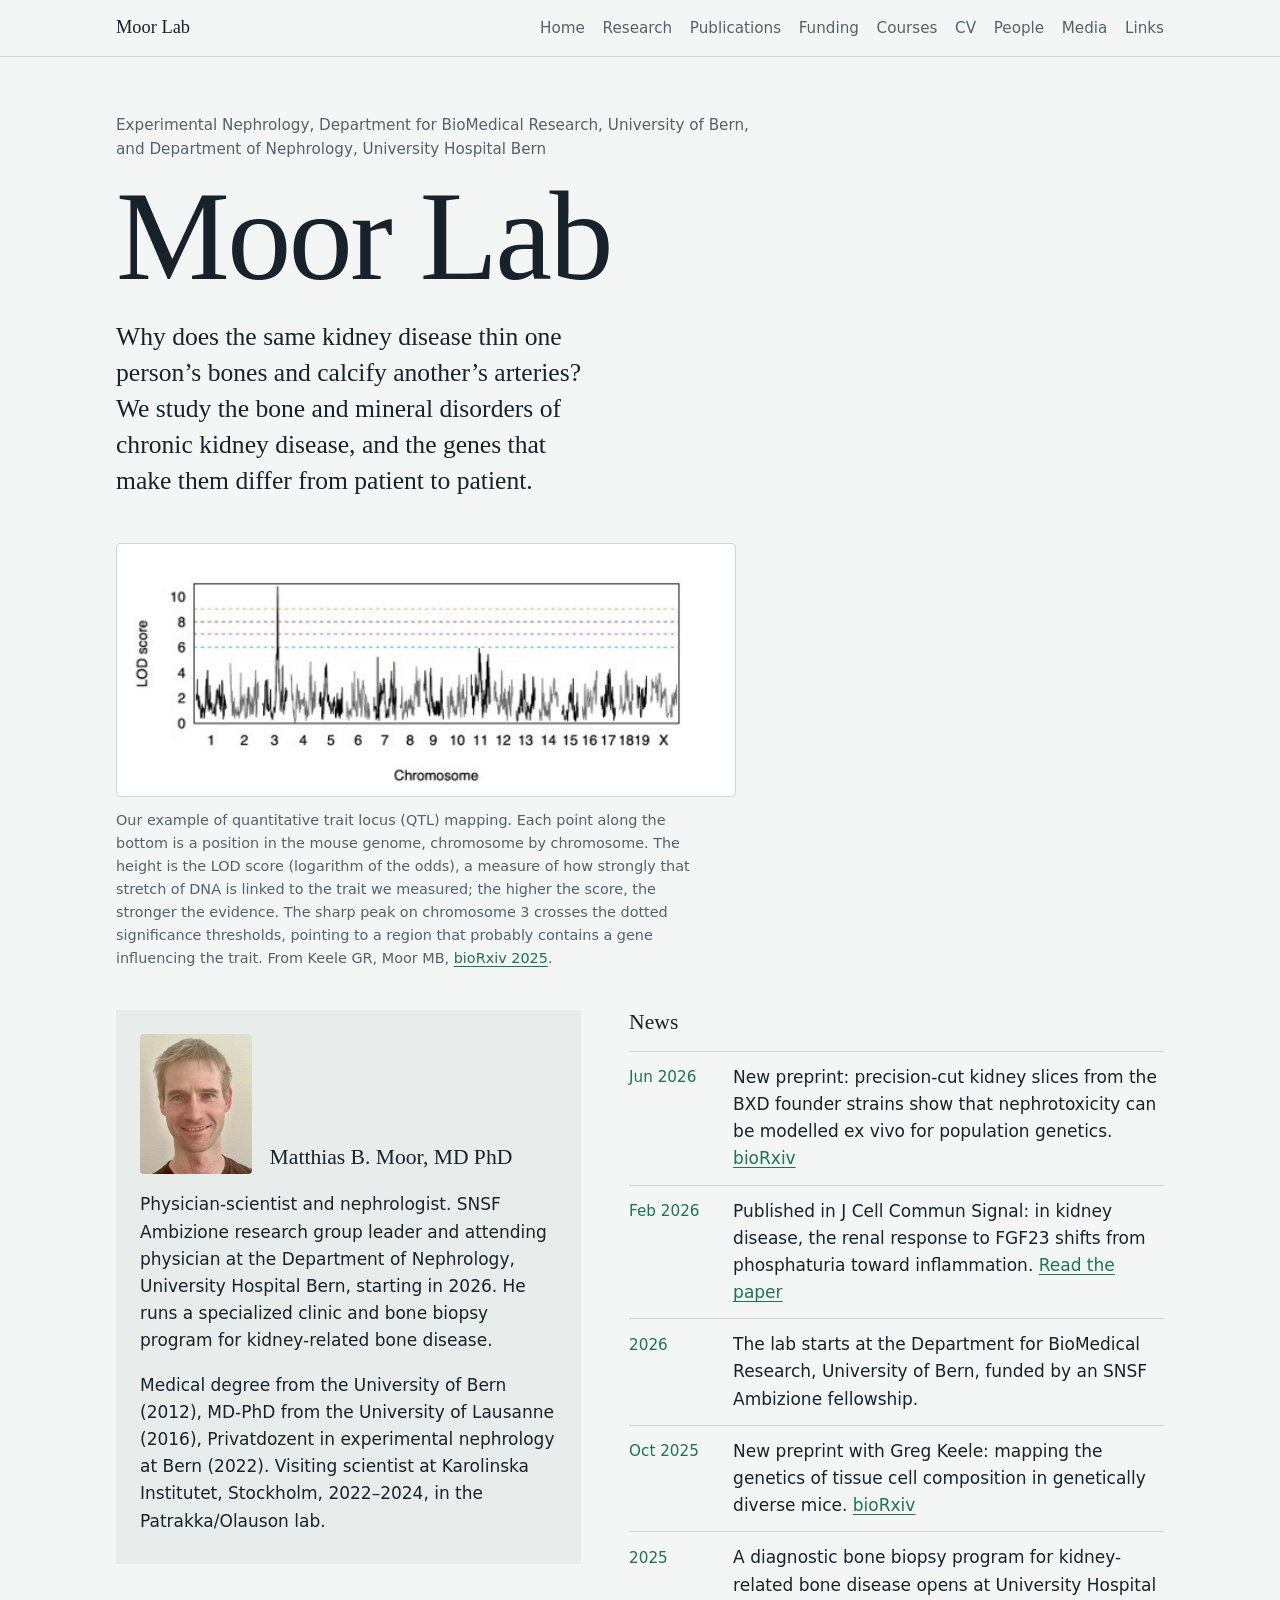
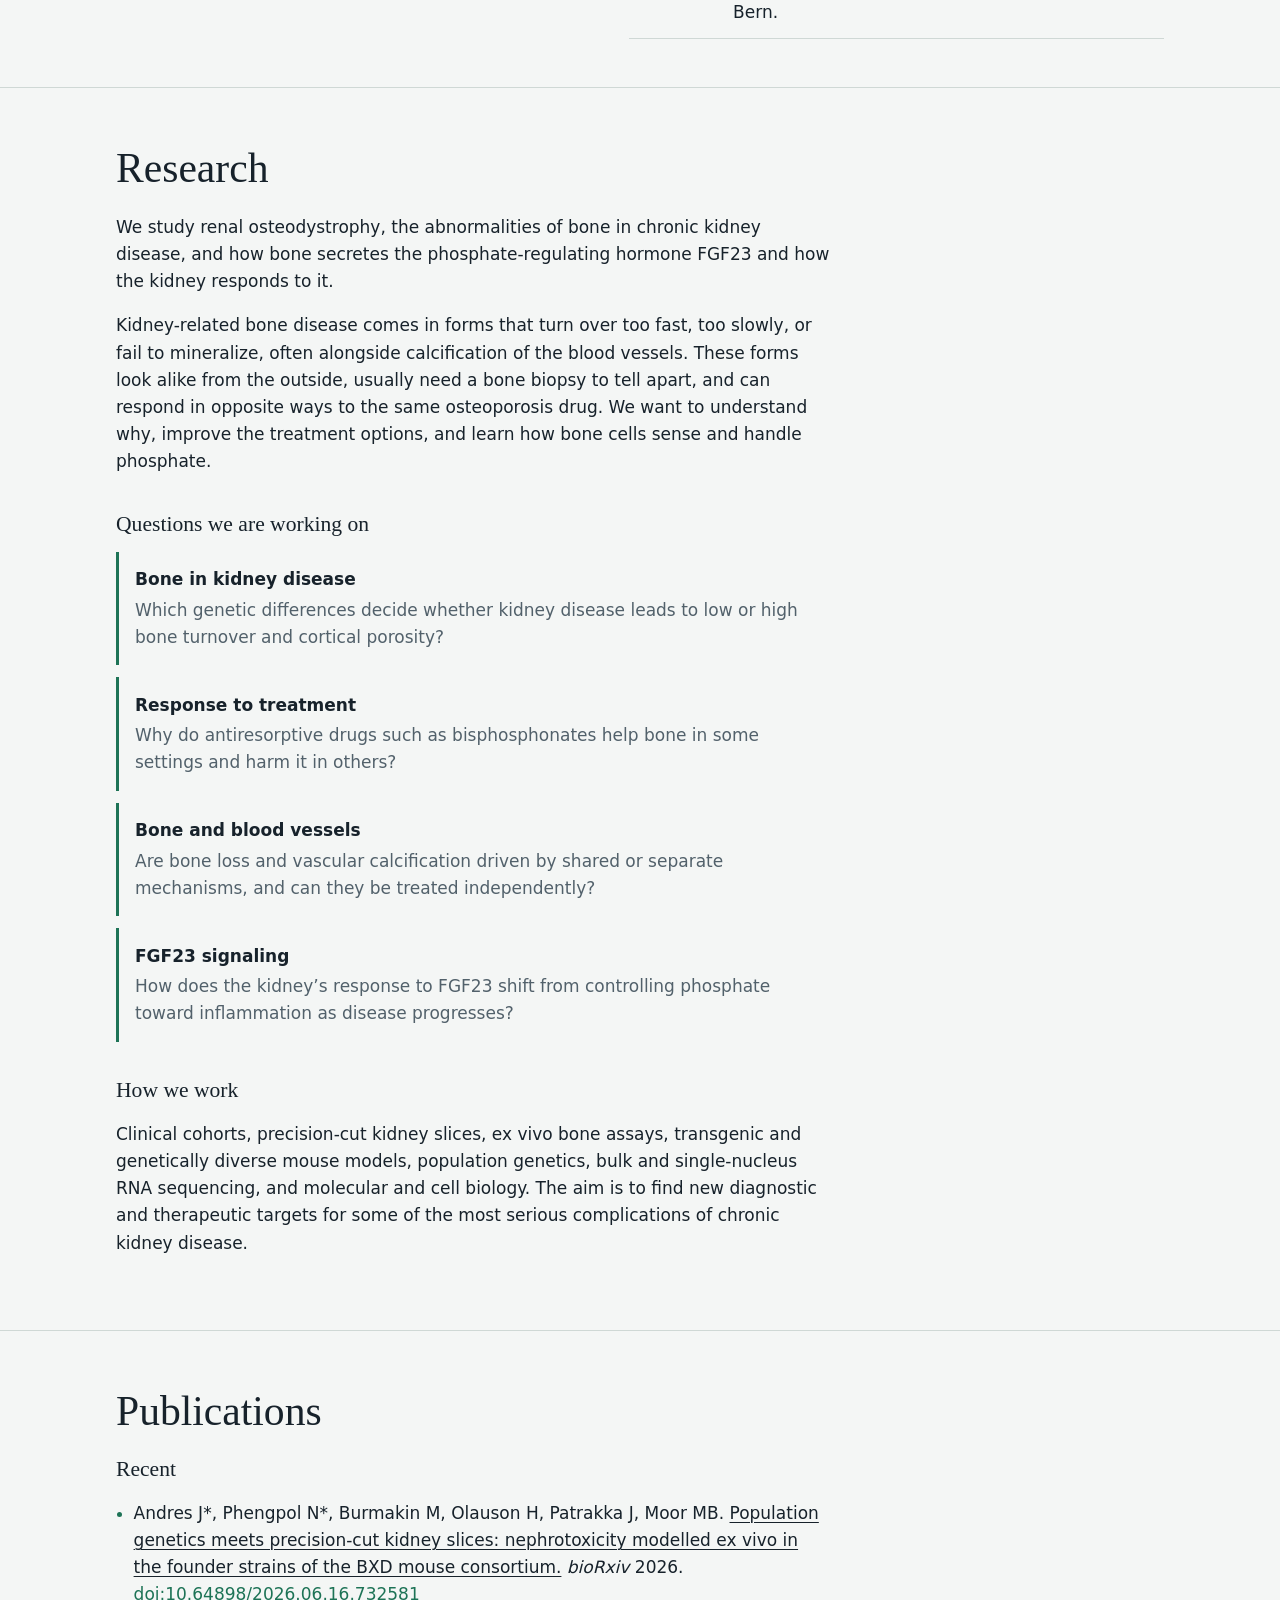
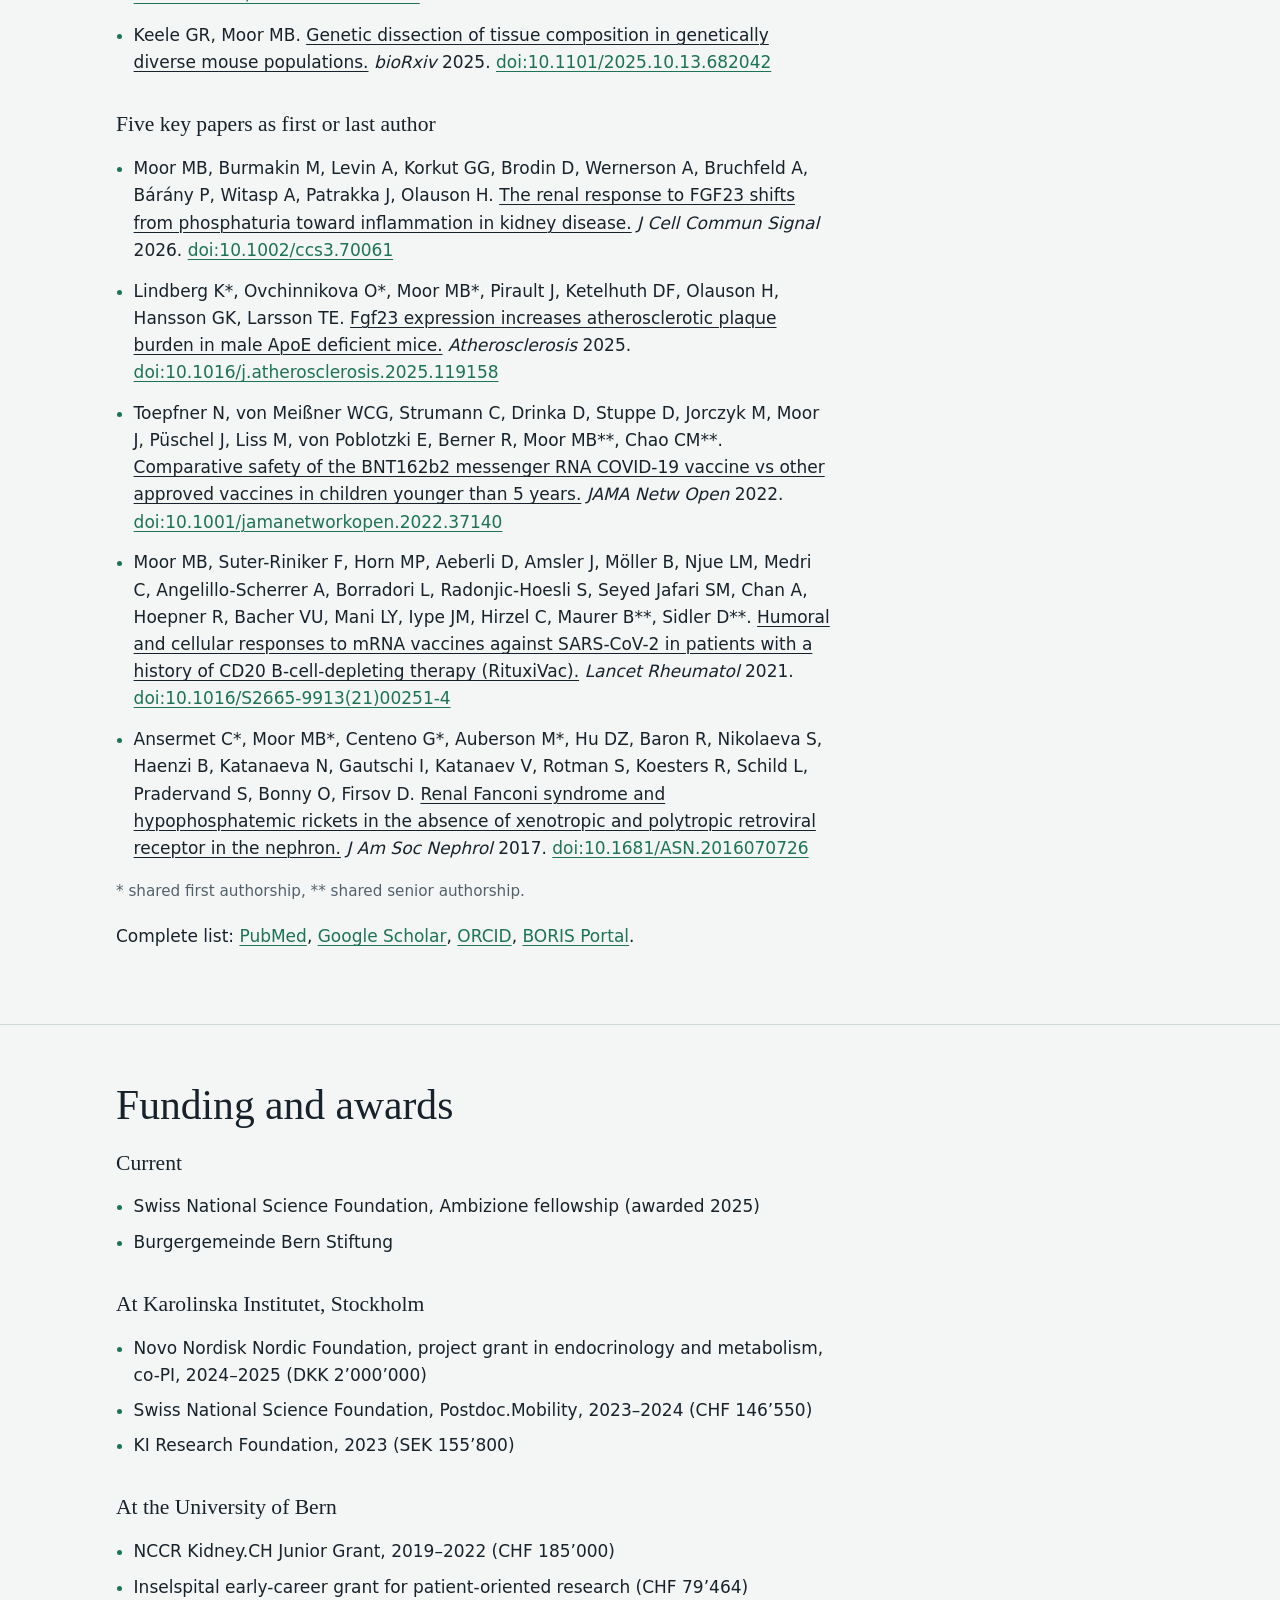
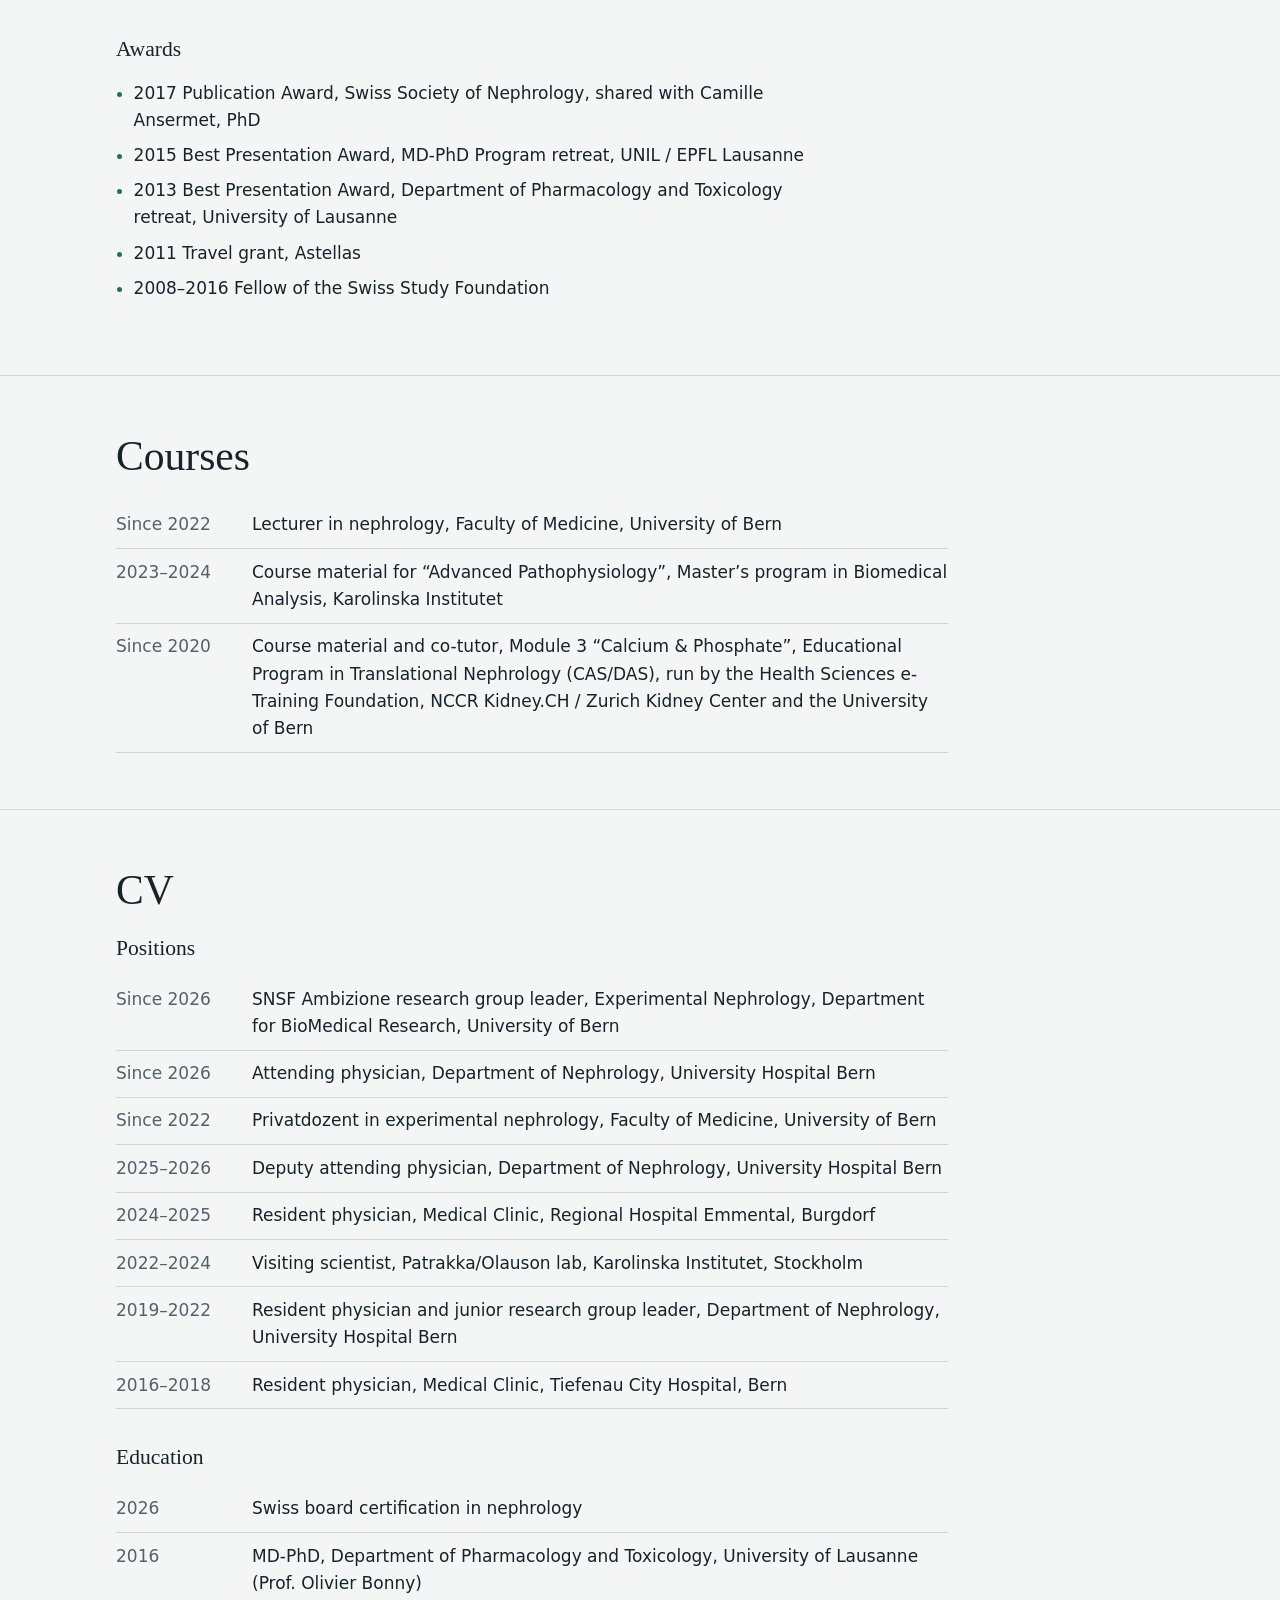
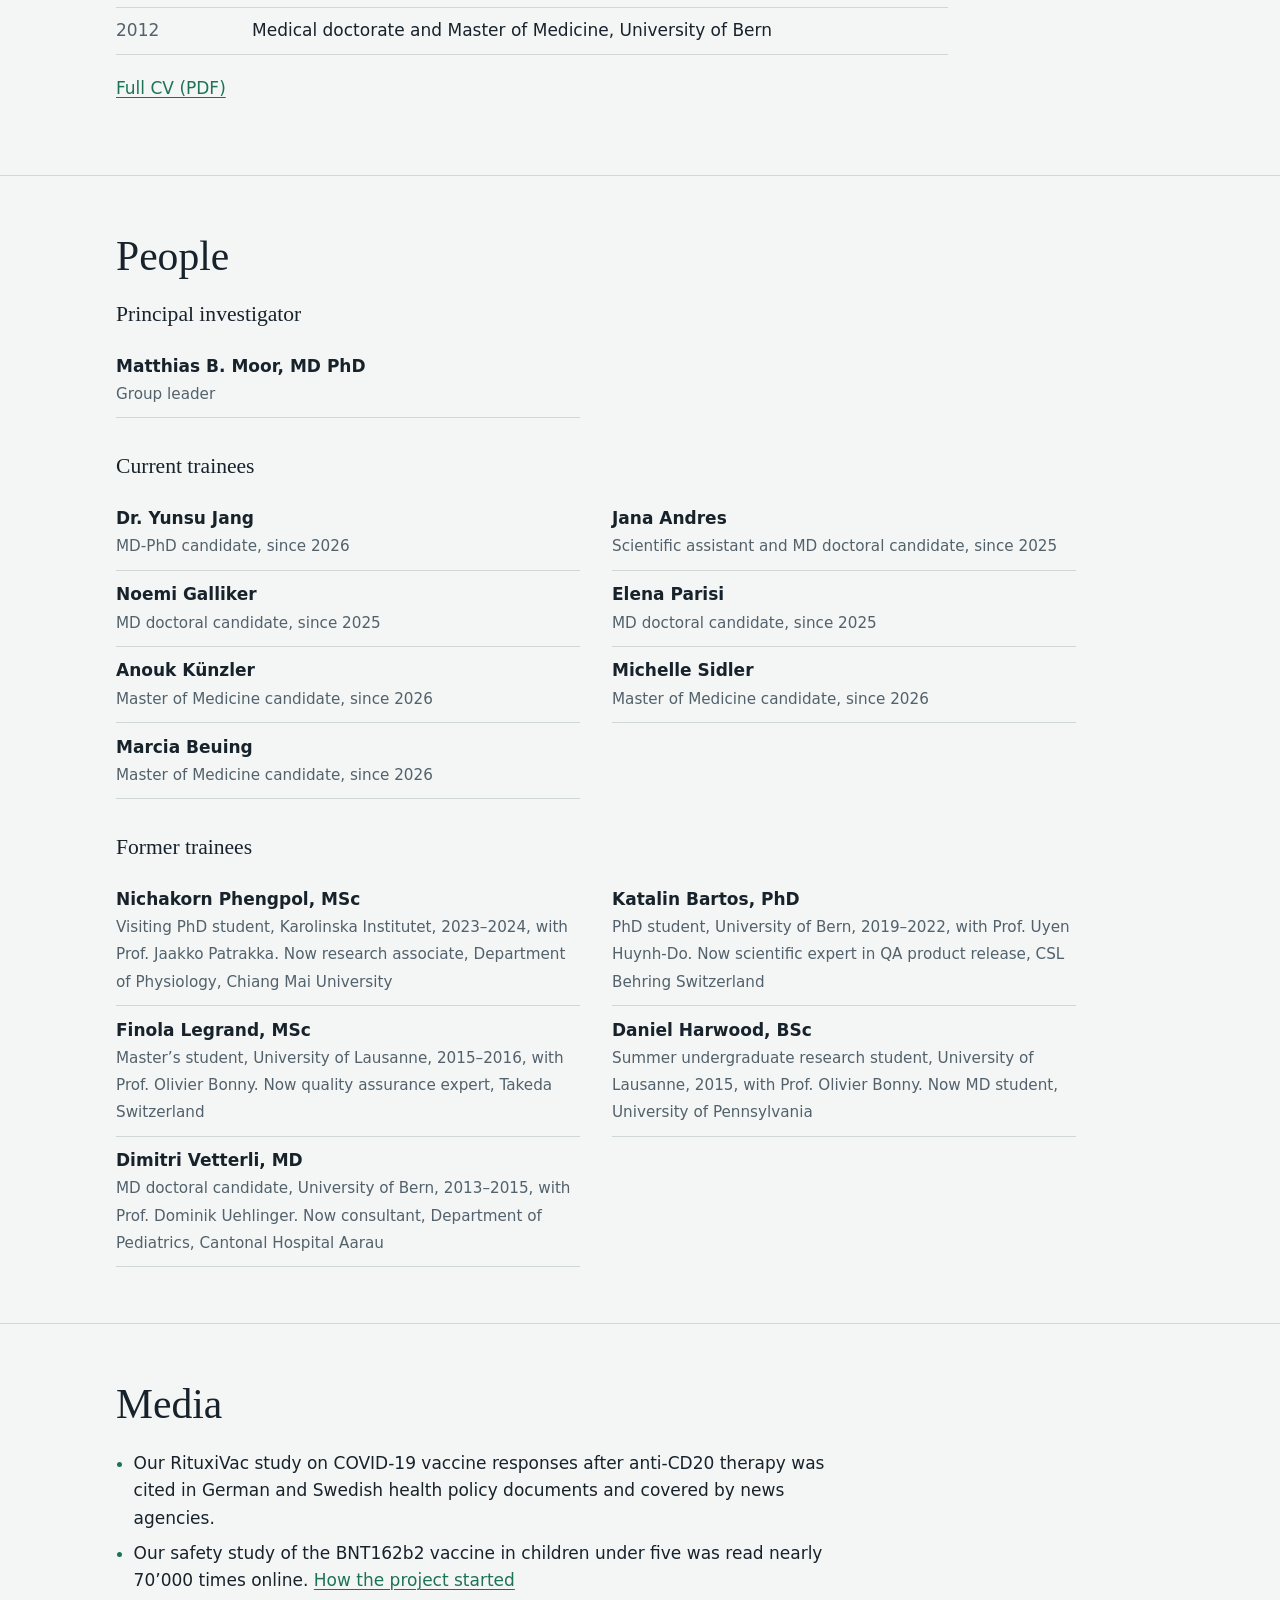
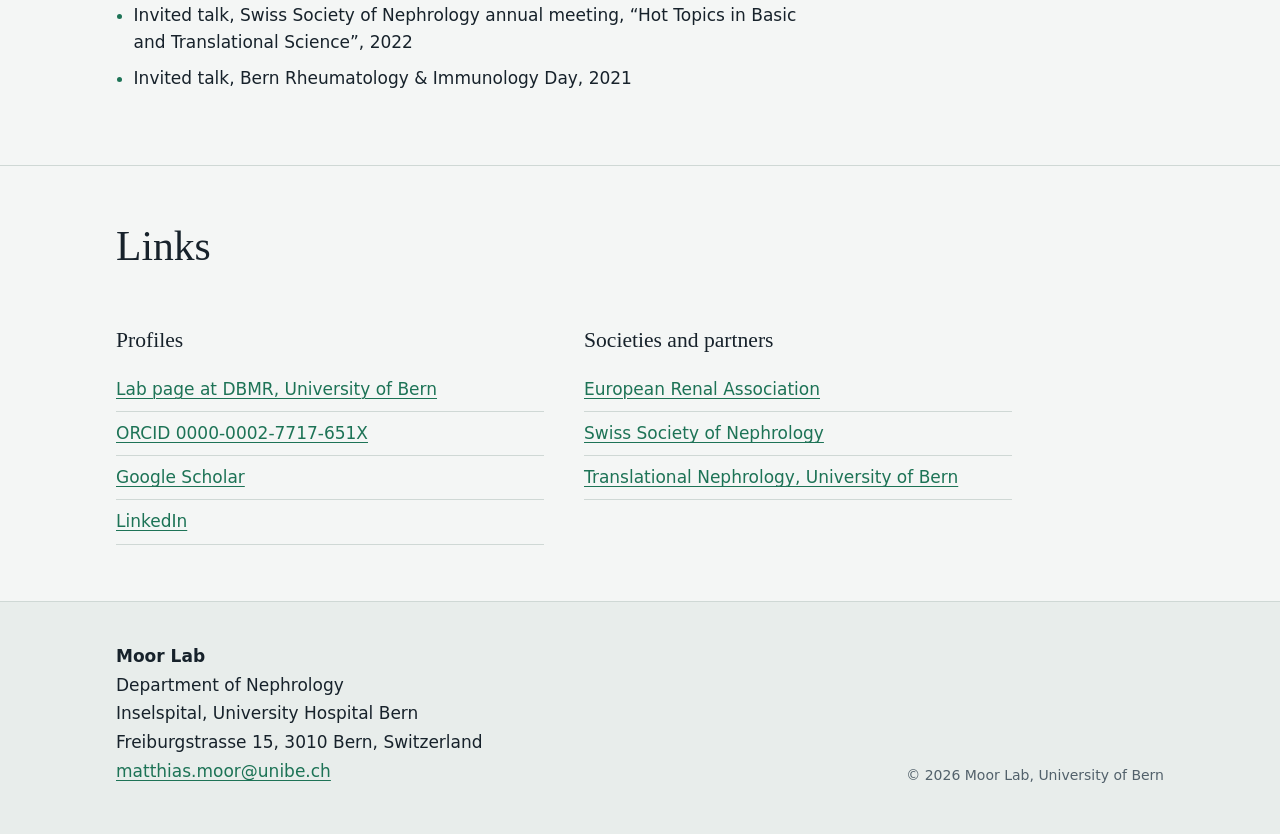
==== commit 6feb993c: "Add files via upload" ====
--- a/index.html
+++ b/index.html
@@ -41,15 +41,18 @@
     <div class="wrap">
       <p class="affil">Experimental Nephrology, Department for BioMedical Research, University of Bern, and Department of Nephrology, University Hospital Bern</p>
       <h1 id="home-title">Moor Lab</h1>
-      <p class="lede">Why does kidney disease make someone's bones fragile and calcifies another person's blood vessels? We study the bone and mineral disorders of chronic kidney disease, and the genes that contribute to the heterogeneity of disease manifestation.</p>
-    </div>
-    <figure class="wrap scan-fig">
-      <div class="scan-crop"><svg class="scan" viewBox="0 0 1000 220" role="img" aria-labelledby="scan-t"><title id="scan-t">Schematic genome scan: dots are genetic markers across the mouse chromosomes; a peak above the dashed line marks a locus linked to a trait.</title><line class="thr" x1="0" x2="1000" y1="91" y2="91"/><line class="base" x1="0" x2="1000" y1="216" y2="216"/><g class="m-a"><circle cx="6.4" cy="202.5" r="2.4"/><circle cx="7.3" cy="197.4" r="2.4"/><circle cx="8.2" cy="207.1" r="2.4"/><circle cx="9.0" cy="192.6" r="2.4"/><circle cx="9.9" cy="205.9" r="2.4"/><circle cx="10.7" cy="203.3" r="2.4"/><circle cx="11.6" cy="191.1" r="2.4"/><circle cx="12.5" cy="205.5" r="2.4"/><circle cx="13.3" cy="188.2" r="2.4"/><circle cx="14.2" cy="204.4" r="2.4"/><circle cx="15.1" cy="192.3" r="2.4"/><circle cx="15.9" cy="194.1" r="2.4"/><circle cx="16.8" cy="204.3" r="2.4"/><circle cx="17.6" cy="208.7" r="2.4"/><circle cx="18.5" cy="196.1" r="2.4"/><circle cx="19.4" cy="200.0" r="2.4"/><circle cx="20.2" cy="206.9" r="2.4"/><circle cx="21.1" cy="209.6" r="2.4"/><circle cx="22.0" cy="206.3" r="2.4"/><circle cx="22.8" cy="203.9" r="2.4"/><circle cx="23.7" cy="209.8" r="2.4"/><circle cx="24.5" cy="189.6" r="2.4"/><circle cx="25.4" cy="209.0" r="2.4"/><circle cx="26.3" cy="201.8" r="2.4"/><circle cx="27.1" cy="197.1" r="2.4"/><circle cx="28.0" cy="195.8" r="2.4"/><circle cx="28.9" cy="202.2" r="2.4"/><circle cx="29.7" cy="208.6" r="2.4"/><circle cx="30.6" cy="198.6" r="2.4"/><circle cx="31.4" cy="206.4" r="2.4"/><circle cx="32.3" cy="207.0" r="2.4"/><circle cx="33.2" cy="203.4" r="2.4"/><circle cx="34.0" cy="206.0" r="2.4"/><circle cx="34.9" cy="191.6" r="2.4"/><circle cx="35.8" cy="191.3" r="2.4"/><circle cx="36.6" cy="199.5" r="2.4"/><circle cx="37.5" cy="207.4" r="2.4"/><circle cx="38.3" cy="204.4" r="2.4"/><circle cx="39.2" cy="202.3" r="2.4"/><circle cx="40.1" cy="206.4" r="2.4"/><circle cx="40.9" cy="204.7" r="2.4"/><circle cx="41.8" cy="202.0" r="2.4"/><circle cx="42.7" cy="208.5" r="2.4"/><circle cx="43.5" cy="207.6" r="2.4"/><circle cx="44.4" cy="200.6" r="2.4"/><circle cx="45.2" cy="206.3" r="2.4"/><circle cx="46.1" cy="205.7" r="2.4"/><circle cx="47.0" cy="209.1" r="2.4"/><circle cx="47.8" cy="207.9" r="2.4"/><circle cx="48.7" cy="201.7" r="2.4"/><circle cx="49.6" cy="209.9" r="2.4"/><circle cx="50.4" cy="195.8" r="2.4"/><circle cx="51.3" cy="204.2" r="2.4"/><circle cx="52.1" cy="208.2" r="2.4"/><circle cx="53.0" cy="197.5" r="2.4"/><circle cx="53.9" cy="205.2" r="2.4"/><circle cx="54.7" cy="188.5" r="2.4"/><circle cx="55.6" cy="207.3" r="2.4"/><circle cx="56.4" cy="208.2" r="2.4"/><circle cx="57.3" cy="206.3" r="2.4"/><circle cx="58.2" cy="209.1" r="2.4"/><circle cx="59.0" cy="202.3" r="2.4"/><circle cx="59.9" cy="207.6" r="2.4"/><circle cx="60.8" cy="206.5" r="2.4"/><circle cx="61.6" cy="206.4" r="2.4"/><circle cx="62.5" cy="204.8" r="2.4"/><circle cx="63.3" cy="208.8" r="2.4"/><circle cx="64.2" cy="209.6" r="2.4"/><circle cx="65.1" cy="205.0" r="2.4"/><circle cx="65.9" cy="207.3" r="2.4"/><circle cx="66.8" cy="191.4" r="2.4"/><circle cx="67.7" cy="207.6" r="2.4"/><circle cx="68.5" cy="207.1" r="2.4"/><circle cx="69.4" cy="210.0" r="2.4"/><circle cx="70.2" cy="208.7" r="2.4"/><circle cx="143.5" cy="205.2" r="2.4"/><circle cx="144.4" cy="193.7" r="2.4"/><circle cx="145.2" cy="194.8" r="2.4"/><circle cx="146.1" cy="202.9" r="2.4"/><circle cx="147.0" cy="201.2" r="2.4"/><circle cx="147.8" cy="208.8" r="2.4"/><circle cx="148.7" cy="197.9" r="2.4"/><circle cx="149.6" cy="185.0" r="2.4"/><circle cx="150.4" cy="209.7" r="2.4"/><circle cx="151.3" cy="205.8" r="2.4"/><circle cx="152.2" cy="197.2" r="2.4"/><circle cx="153.1" cy="205.9" r="2.4"/><circle cx="153.9" cy="186.0" r="2.4"/><circle cx="154.8" cy="205.8" r="2.4"/><circle cx="155.7" cy="209.9" r="2.4"/><circle cx="156.5" cy="209.0" r="2.4"/><circle cx="157.4" cy="207.6" r="2.4"/><circle cx="158.3" cy="201.1" r="2.4"/><circle cx="159.1" cy="203.3" r="2.4"/><circle cx="160.0" cy="198.1" r="2.4"/><circle cx="160.9" cy="208.3" r="2.4"/><circle cx="161.8" cy="205.8" r="2.4"/><circle cx="162.6" cy="208.3" r="2.4"/><circle cx="163.5" cy="202.6" r="2.4"/><circle cx="164.4" cy="200.0" r="2.4"/><circle cx="165.2" cy="208.6" r="2.4"/><circle cx="166.1" cy="209.9" r="2.4"/><circle cx="167.0" cy="208.9" r="2.4"/><circle cx="167.8" cy="208.6" r="2.4"/><circle cx="168.7" cy="208.7" r="2.4"/><circle cx="169.6" cy="208.0" r="2.4"/><circle cx="170.5" cy="200.1" r="2.4"/><circle cx="171.3" cy="205.6" r="2.4"/><circle cx="172.2" cy="203.1" r="2.4"/><circle cx="173.1" cy="186.5" r="2.4"/><circle cx="173.9" cy="186.2" r="2.4"/><circle cx="174.8" cy="201.5" r="2.4"/><circle cx="175.7" cy="201.0" r="2.4"/><circle cx="176.5" cy="207.6" r="2.4"/><circle cx="177.4" cy="209.7" r="2.4"/><circle cx="178.3" cy="204.7" r="2.4"/><circle cx="179.2" cy="209.6" r="2.4"/><circle cx="180.0" cy="209.9" r="2.4"/><circle cx="180.9" cy="209.7" r="2.4"/><circle cx="181.8" cy="203.3" r="2.4"/><circle cx="182.6" cy="200.0" r="2.4"/><circle cx="183.5" cy="200.1" r="2.4"/><circle cx="184.4" cy="199.2" r="2.4"/><circle cx="185.2" cy="199.4" r="2.4"/><circle cx="186.1" cy="206.9" r="2.4"/><circle cx="187.0" cy="209.3" r="2.4"/><circle cx="187.9" cy="208.8" r="2.4"/><circle cx="188.7" cy="205.1" r="2.4"/><circle cx="189.6" cy="207.2" r="2.4"/><circle cx="190.5" cy="208.5" r="2.4"/><circle cx="191.3" cy="193.6" r="2.4"/><circle cx="192.2" cy="207.2" r="2.4"/><circle cx="193.1" cy="209.4" r="2.4"/><circle cx="193.9" cy="208.4" r="2.4"/><circle cx="194.8" cy="208.1" r="2.4"/><circle cx="195.7" cy="205.1" r="2.4"/><circle cx="260.6" cy="191.8" r="2.4"/><circle cx="261.5" cy="209.9" r="2.4"/><circle cx="262.4" cy="208.4" r="2.4"/><circle cx="263.2" cy="209.8" r="2.4"/><circle cx="264.1" cy="195.0" r="2.4"/><circle cx="265.0" cy="201.2" r="2.4"/><circle cx="265.8" cy="188.5" r="2.4"/><circle cx="266.7" cy="208.3" r="2.4"/><circle cx="267.6" cy="201.3" r="2.4"/><circle cx="268.4" cy="196.4" r="2.4"/><circle cx="269.3" cy="204.3" r="2.4"/><circle cx="270.2" cy="209.4" r="2.4"/><circle cx="271.1" cy="208.7" r="2.4"/><circle cx="271.9" cy="201.0" r="2.4"/><circle cx="272.8" cy="197.4" r="2.4"/><circle cx="273.7" cy="209.4" r="2.4"/><circle cx="274.5" cy="206.3" r="2.4"/><circle cx="275.4" cy="207.6" r="2.4"/><circle cx="276.3" cy="194.0" r="2.4"/><circle cx="277.1" cy="191.0" r="2.4"/><circle cx="278.0" cy="207.5" r="2.4"/><circle cx="278.9" cy="204.3" r="2.4"/><circle cx="279.8" cy="192.6" r="2.4"/><circle cx="280.6" cy="209.6" r="2.4"/><circle cx="281.5" cy="207.0" r="2.4"/><circle cx="282.4" cy="208.5" r="2.4"/><circle cx="283.2" cy="193.5" r="2.4"/><circle cx="284.1" cy="209.0" r="2.4"/><circle cx="285.0" cy="192.0" r="2.4"/><circle cx="285.8" cy="209.0" r="2.4"/><circle cx="286.7" cy="204.7" r="2.4"/><circle cx="287.6" cy="202.8" r="2.4"/><circle cx="288.4" cy="206.1" r="2.4"/><circle cx="289.3" cy="209.5" r="2.4"/><circle cx="290.2" cy="201.2" r="2.4"/><circle cx="291.1" cy="196.4" r="2.4"/><circle cx="291.9" cy="205.7" r="2.4"/><circle cx="292.8" cy="200.5" r="2.4"/><circle cx="293.7" cy="195.3" r="2.4"/><circle cx="294.5" cy="197.9" r="2.4"/><circle cx="295.4" cy="190.1" r="2.4"/><circle cx="296.3" cy="199.4" r="2.4"/><circle cx="297.1" cy="202.3" r="2.4"/><circle cx="298.0" cy="202.1" r="2.4"/><circle cx="298.9" cy="208.2" r="2.4"/><circle cx="299.7" cy="201.8" r="2.4"/><circle cx="300.6" cy="205.4" r="2.4"/><circle cx="301.5" cy="198.5" r="2.4"/><circle cx="302.4" cy="203.0" r="2.4"/><circle cx="303.2" cy="183.4" r="2.4"/><circle cx="304.1" cy="200.8" r="2.4"/><circle cx="305.0" cy="182.2" r="2.4"/><circle cx="305.8" cy="207.9" r="2.4"/><circle cx="306.7" cy="206.0" r="2.4"/><circle cx="307.6" cy="198.9" r="2.4"/><circle cx="308.4" cy="205.1" r="2.4"/><circle cx="309.3" cy="209.6" r="2.4"/><circle cx="310.2" cy="195.1" r="2.4"/><circle cx="372.8" cy="209.1" r="2.4"/><circle cx="373.7" cy="203.7" r="2.4"/><circle cx="374.5" cy="202.6" r="2.4"/><circle cx="375.4" cy="209.9" r="2.4"/><circle cx="376.3" cy="197.4" r="2.4"/><circle cx="377.2" cy="207.9" r="2.4"/><circle cx="378.0" cy="207.1" r="2.4"/><circle cx="378.9" cy="189.2" r="2.4"/><circle cx="379.8" cy="208.8" r="2.4"/><circle cx="380.7" cy="209.2" r="2.4"/><circle cx="381.5" cy="206.9" r="2.4"/><circle cx="382.4" cy="207.9" r="2.4"/><circle cx="383.3" cy="208.6" r="2.4"/><circle cx="384.2" cy="196.9" r="2.4"/><circle cx="385.0" cy="205.7" r="2.4"/><circle cx="385.9" cy="205.5" r="2.4"/><circle cx="386.8" cy="208.8" r="2.4"/><circle cx="387.7" cy="208.6" r="2.4"/><circle cx="388.5" cy="208.7" r="2.4"/><circle cx="389.4" cy="206.4" r="2.4"/><circle cx="390.3" cy="209.2" r="2.4"/><circle cx="391.2" cy="207.5" r="2.4"/><circle cx="392.0" cy="207.6" r="2.4"/><circle cx="392.9" cy="200.2" r="2.4"/><circle cx="393.8" cy="187.0" r="2.4"/><circle cx="394.7" cy="196.6" r="2.4"/><circle cx="395.5" cy="203.2" r="2.4"/><circle cx="396.4" cy="195.0" r="2.4"/><circle cx="397.3" cy="208.8" r="2.4"/><circle cx="398.2" cy="206.1" r="2.4"/><circle cx="399.0" cy="206.9" r="2.4"/><circle cx="399.9" cy="206.9" r="2.4"/><circle cx="400.8" cy="207.4" r="2.4"/><circle cx="401.7" cy="205.3" r="2.4"/><circle cx="402.5" cy="172.1" r="2.4"/><circle cx="403.4" cy="208.5" r="2.4"/><circle cx="404.3" cy="208.1" r="2.4"/><circle cx="405.2" cy="205.4" r="2.4"/><circle cx="406.0" cy="205.8" r="2.4"/><circle cx="406.9" cy="207.2" r="2.4"/><circle cx="407.8" cy="191.9" r="2.4"/><circle cx="408.7" cy="208.0" r="2.4"/><circle cx="409.5" cy="200.8" r="2.4"/><circle cx="410.4" cy="192.7" r="2.4"/><circle cx="411.3" cy="201.2" r="2.4"/><circle cx="412.1" cy="207.9" r="2.4"/><circle cx="413.0" cy="199.5" r="2.4"/><circle cx="413.9" cy="208.0" r="2.4"/><circle cx="414.8" cy="209.8" r="2.4"/><circle cx="415.6" cy="205.3" r="2.4"/><circle cx="416.5" cy="203.6" r="2.4"/><circle cx="417.4" cy="205.1" r="2.4"/><circle cx="418.3" cy="207.5" r="2.4"/><circle cx="419.1" cy="208.2" r="2.4"/><circle cx="420.0" cy="206.8" r="2.4"/><circle cx="476.0" cy="202.3" r="2.4"/><circle cx="476.9" cy="208.8" r="2.4"/><circle cx="477.7" cy="167.8" r="2.4"/><circle cx="478.6" cy="208.1" r="2.4"/><circle cx="479.5" cy="208.8" r="2.4"/><circle cx="480.3" cy="195.9" r="2.4"/><circle cx="481.2" cy="209.5" r="2.4"/><circle cx="482.1" cy="207.8" r="2.4"/><circle cx="482.9" cy="209.3" r="2.4"/><circle cx="483.8" cy="201.8" r="2.4"/><circle cx="484.6" cy="203.4" r="2.4"/><circle cx="485.5" cy="203.8" r="2.4"/><circle cx="486.4" cy="210.0" r="2.4"/><circle cx="487.2" cy="206.5" r="2.4"/><circle cx="488.1" cy="203.2" r="2.4"/><circle cx="489.0" cy="204.4" r="2.4"/><circle cx="489.8" cy="201.4" r="2.4"/><circle cx="490.7" cy="189.9" r="2.4"/><circle cx="491.6" cy="194.8" r="2.4"/><circle cx="492.4" cy="208.8" r="2.4"/><circle cx="493.3" cy="201.7" r="2.4"/><circle cx="494.1" cy="209.6" r="2.4"/><circle cx="495.0" cy="200.8" r="2.4"/><circle cx="495.9" cy="201.2" r="2.4"/><circle cx="496.7" cy="205.5" r="2.4"/><circle cx="497.6" cy="199.0" r="2.4"/><circle cx="498.5" cy="203.5" r="2.4"/><circle cx="499.3" cy="209.7" r="2.4"/><circle cx="500.2" cy="209.2" r="2.4"/><circle cx="501.1" cy="208.6" r="2.4"/><circle cx="501.9" cy="206.9" r="2.4"/><circle cx="502.8" cy="209.4" r="2.4"/><circle cx="503.6" cy="209.6" r="2.4"/><circle cx="504.5" cy="206.0" r="2.4"/><circle cx="505.4" cy="207.8" r="2.4"/><circle cx="506.2" cy="190.0" r="2.4"/><circle cx="507.1" cy="207.9" r="2.4"/><circle cx="508.0" cy="204.7" r="2.4"/><circle cx="508.8" cy="208.1" r="2.4"/><circle cx="509.7" cy="207.1" r="2.4"/><circle cx="510.6" cy="201.7" r="2.4"/><circle cx="511.4" cy="190.0" r="2.4"/><circle cx="512.3" cy="209.5" r="2.4"/><circle cx="513.2" cy="196.3" r="2.4"/><circle cx="514.0" cy="205.0" r="2.4"/><circle cx="514.9" cy="202.9" r="2.4"/><circle cx="515.7" cy="202.0" r="2.4"/><circle cx="516.6" cy="208.0" r="2.4"/><circle cx="572.9" cy="206.5" r="2.4"/><circle cx="573.8" cy="152.7" r="2.4"/><circle cx="574.7" cy="203.8" r="2.4"/><circle cx="575.6" cy="209.5" r="2.4"/><circle cx="576.4" cy="208.7" r="2.4"/><circle cx="577.3" cy="209.0" r="2.4"/><circle cx="578.2" cy="209.8" r="2.4"/><circle cx="579.1" cy="200.7" r="2.4"/><circle cx="580.0" cy="195.3" r="2.4"/><circle cx="580.8" cy="197.6" r="2.4"/><circle cx="581.7" cy="205.7" r="2.4"/><circle cx="582.6" cy="207.5" r="2.4"/><circle cx="583.5" cy="209.6" r="2.4"/><circle cx="584.4" cy="207.8" r="2.4"/><circle cx="585.2" cy="207.1" r="2.4"/><circle cx="586.1" cy="208.2" r="2.4"/><circle cx="587.0" cy="204.8" r="2.4"/><circle cx="587.9" cy="206.0" r="2.4"/><circle cx="588.8" cy="188.5" r="2.4"/><circle cx="589.6" cy="208.4" r="2.4"/><circle cx="590.5" cy="200.3" r="2.4"/><circle cx="591.4" cy="209.4" r="2.4"/><circle cx="592.3" cy="207.1" r="2.4"/><circle cx="593.2" cy="202.1" r="2.4"/><circle cx="594.0" cy="196.3" r="2.4"/><circle cx="594.9" cy="200.8" r="2.4"/><circle cx="595.8" cy="207.0" r="2.4"/><circle cx="596.7" cy="207.6" r="2.4"/><circle cx="597.6" cy="195.5" r="2.4"/><circle cx="598.4" cy="192.4" r="2.4"/><circle cx="599.3" cy="205.7" r="2.4"/><circle cx="600.2" cy="206.4" r="2.4"/><circle cx="601.1" cy="203.7" r="2.4"/><circle cx="602.0" cy="200.0" r="2.4"/><circle cx="602.8" cy="206.6" r="2.4"/><circle cx="603.7" cy="179.7" r="2.4"/><circle cx="604.6" cy="202.0" r="2.4"/><circle cx="605.5" cy="204.9" r="2.4"/><circle cx="606.4" cy="209.7" r="2.4"/><circle cx="607.2" cy="207.1" r="2.4"/><circle cx="608.1" cy="209.2" r="2.4"/><circle cx="609.0" cy="205.1" r="2.4"/><circle cx="609.9" cy="200.4" r="2.4"/><circle cx="610.8" cy="200.7" r="2.4"/><circle cx="611.6" cy="209.7" r="2.4"/><circle cx="612.5" cy="207.7" r="2.4"/><circle cx="665.2" cy="198.8" r="2.4"/><circle cx="666.1" cy="208.1" r="2.4"/><circle cx="666.9" cy="207.3" r="2.4"/><circle cx="667.8" cy="203.5" r="2.4"/><circle cx="668.7" cy="198.2" r="2.4"/><circle cx="669.6" cy="201.5" r="2.4"/><circle cx="670.4" cy="209.7" r="2.4"/><circle cx="671.3" cy="209.8" r="2.4"/><circle cx="672.2" cy="202.2" r="2.4"/><circle cx="673.0" cy="201.6" r="2.4"/><circle cx="673.9" cy="187.6" r="2.4"/><circle cx="674.8" cy="159.7" r="2.4"/><circle cx="675.7" cy="143.3" r="2.4"/><circle cx="676.5" cy="128.5" r="2.4"/><circle cx="677.4" cy="111.2" r="2.4"/><circle cx="678.3" cy="135.0" r="2.4"/><circle cx="679.2" cy="157.9" r="2.4"/><circle cx="680.0" cy="179.1" r="2.4"/><circle cx="680.9" cy="187.4" r="2.4"/><circle cx="681.8" cy="202.8" r="2.4"/><circle cx="682.6" cy="206.7" r="2.4"/><circle cx="683.5" cy="201.1" r="2.4"/><circle cx="684.4" cy="202.4" r="2.4"/><circle cx="685.3" cy="172.9" r="2.4"/><circle cx="686.1" cy="208.8" r="2.4"/><circle cx="687.0" cy="209.6" r="2.4"/><circle cx="687.9" cy="200.3" r="2.4"/><circle cx="688.8" cy="203.9" r="2.4"/><circle cx="689.6" cy="203.7" r="2.4"/><circle cx="690.5" cy="204.4" r="2.4"/><circle cx="691.4" cy="209.5" r="2.4"/><circle cx="692.2" cy="207.2" r="2.4"/><circle cx="693.1" cy="206.7" r="2.4"/><circle cx="694.0" cy="206.7" r="2.4"/><circle cx="694.9" cy="202.4" r="2.4"/><circle cx="695.7" cy="208.4" r="2.4"/><circle cx="696.6" cy="199.2" r="2.4"/><circle cx="697.5" cy="200.7" r="2.4"/><circle cx="698.3" cy="187.5" r="2.4"/><circle cx="699.2" cy="202.5" r="2.4"/><circle cx="700.1" cy="203.4" r="2.4"/><circle cx="701.0" cy="201.2" r="2.4"/><circle cx="701.8" cy="194.5" r="2.4"/><circle cx="702.7" cy="207.7" r="2.4"/><circle cx="703.6" cy="200.4" r="2.4"/><circle cx="704.5" cy="206.8" r="2.4"/><circle cx="758.8" cy="200.9" r="2.4"/><circle cx="759.6" cy="206.6" r="2.4"/><circle cx="760.5" cy="207.2" r="2.4"/><circle cx="761.4" cy="199.4" r="2.4"/><circle cx="762.2" cy="180.3" r="2.4"/><circle cx="763.1" cy="202.6" r="2.4"/><circle cx="764.0" cy="207.4" r="2.4"/><circle cx="764.8" cy="198.8" r="2.4"/><circle cx="765.7" cy="202.3" r="2.4"/><circle cx="766.5" cy="199.4" r="2.4"/><circle cx="767.4" cy="208.5" r="2.4"/><circle cx="768.3" cy="206.0" r="2.4"/><circle cx="769.1" cy="191.7" r="2.4"/><circle cx="770.0" cy="194.8" r="2.4"/><circle cx="770.9" cy="203.8" r="2.4"/><circle cx="771.7" cy="206.0" r="2.4"/><circle cx="772.6" cy="207.0" r="2.4"/><circle cx="773.4" cy="194.1" r="2.4"/><circle cx="774.3" cy="198.0" r="2.4"/><circle cx="775.2" cy="207.6" r="2.4"/><circle cx="776.0" cy="204.1" r="2.4"/><circle cx="776.9" cy="201.6" r="2.4"/><circle cx="777.8" cy="202.2" r="2.4"/><circle cx="778.6" cy="209.7" r="2.4"/><circle cx="779.5" cy="202.3" r="2.4"/><circle cx="780.3" cy="206.2" r="2.4"/><circle cx="781.2" cy="203.2" r="2.4"/><circle cx="782.1" cy="204.2" r="2.4"/><circle cx="782.9" cy="209.0" r="2.4"/><circle cx="783.8" cy="210.0" r="2.4"/><circle cx="784.7" cy="203.3" r="2.4"/><circle cx="785.5" cy="199.2" r="2.4"/><circle cx="786.4" cy="207.9" r="2.4"/><circle cx="787.2" cy="199.4" r="2.4"/><circle cx="788.1" cy="175.9" r="2.4"/><circle cx="789.0" cy="209.3" r="2.4"/><circle cx="789.8" cy="204.3" r="2.4"/><circle cx="790.7" cy="208.7" r="2.4"/><circle cx="791.6" cy="204.0" r="2.4"/><circle cx="792.4" cy="209.2" r="2.4"/><circle cx="837.8" cy="203.9" r="2.4"/><circle cx="838.7" cy="205.6" r="2.4"/><circle cx="839.5" cy="203.6" r="2.4"/><circle cx="840.4" cy="196.1" r="2.4"/><circle cx="841.3" cy="200.7" r="2.4"/><circle cx="842.2" cy="207.9" r="2.4"/><circle cx="843.0" cy="209.3" r="2.4"/><circle cx="843.9" cy="188.8" r="2.4"/><circle cx="844.8" cy="206.2" r="2.4"/><circle cx="845.7" cy="208.2" r="2.4"/><circle cx="846.5" cy="188.3" r="2.4"/><circle cx="847.4" cy="208.8" r="2.4"/><circle cx="848.3" cy="195.8" r="2.4"/><circle cx="849.2" cy="206.6" r="2.4"/><circle cx="850.0" cy="206.0" r="2.4"/><circle cx="850.9" cy="206.9" r="2.4"/><circle cx="851.8" cy="202.1" r="2.4"/><circle cx="852.7" cy="204.2" r="2.4"/><circle cx="853.5" cy="206.4" r="2.4"/><circle cx="854.4" cy="204.3" r="2.4"/><circle cx="855.3" cy="207.2" r="2.4"/><circle cx="856.2" cy="204.6" r="2.4"/><circle cx="857.0" cy="204.5" r="2.4"/><circle cx="857.9" cy="185.0" r="2.4"/><circle cx="858.8" cy="206.8" r="2.4"/><circle cx="859.7" cy="205.3" r="2.4"/><circle cx="860.5" cy="200.4" r="2.4"/><circle cx="861.4" cy="208.2" r="2.4"/><circle cx="862.3" cy="208.3" r="2.4"/><circle cx="863.2" cy="204.8" r="2.4"/><circle cx="864.1" cy="198.6" r="2.4"/><circle cx="864.9" cy="205.0" r="2.4"/><circle cx="865.8" cy="195.2" r="2.4"/><circle cx="866.7" cy="196.4" r="2.4"/><circle cx="867.6" cy="204.4" r="2.4"/><circle cx="868.4" cy="194.1" r="2.4"/><circle cx="911.5" cy="199.6" r="2.4"/><circle cx="912.4" cy="201.1" r="2.4"/><circle cx="913.2" cy="205.5" r="2.4"/><circle cx="914.1" cy="202.4" r="2.4"/><circle cx="915.0" cy="188.1" r="2.4"/><circle cx="915.9" cy="198.7" r="2.4"/><circle cx="916.8" cy="197.9" r="2.4"/><circle cx="917.6" cy="209.6" r="2.4"/><circle cx="918.5" cy="207.4" r="2.4"/><circle cx="919.4" cy="209.3" r="2.4"/><circle cx="920.3" cy="198.2" r="2.4"/><circle cx="921.2" cy="208.4" r="2.4"/><circle cx="922.0" cy="195.6" r="2.4"/><circle cx="922.9" cy="205.8" r="2.4"/><circle cx="923.8" cy="207.0" r="2.4"/><circle cx="924.7" cy="203.2" r="2.4"/><circle cx="925.6" cy="209.1" r="2.4"/><circle cx="926.4" cy="206.1" r="2.4"/><circle cx="927.3" cy="206.4" r="2.4"/><circle cx="928.2" cy="209.2" r="2.4"/><circle cx="929.1" cy="195.0" r="2.4"/><circle cx="930.0" cy="210.0" r="2.4"/><circle cx="930.8" cy="206.9" r="2.4"/></g><g class="m-b"><circle cx="77.1" cy="201.6" r="2.4"/><circle cx="78.0" cy="203.7" r="2.4"/><circle cx="78.8" cy="207.3" r="2.4"/><circle cx="79.7" cy="184.8" r="2.4"/><circle cx="80.6" cy="204.9" r="2.4"/><circle cx="81.4" cy="198.1" r="2.4"/><circle cx="82.3" cy="195.7" r="2.4"/><circle cx="83.1" cy="191.2" r="2.4"/><circle cx="84.0" cy="208.2" r="2.4"/><circle cx="84.9" cy="196.4" r="2.4"/><circle cx="85.7" cy="200.7" r="2.4"/><circle cx="86.6" cy="203.8" r="2.4"/><circle cx="87.5" cy="209.1" r="2.4"/><circle cx="88.3" cy="193.3" r="2.4"/><circle cx="89.2" cy="204.7" r="2.4"/><circle cx="90.0" cy="206.0" r="2.4"/><circle cx="90.9" cy="209.2" r="2.4"/><circle cx="91.8" cy="208.7" r="2.4"/><circle cx="92.6" cy="209.0" r="2.4"/><circle cx="93.5" cy="201.5" r="2.4"/><circle cx="94.4" cy="204.2" r="2.4"/><circle cx="95.2" cy="203.2" r="2.4"/><circle cx="96.1" cy="209.2" r="2.4"/><circle cx="96.9" cy="209.7" r="2.4"/><circle cx="97.8" cy="197.4" r="2.4"/><circle cx="98.7" cy="198.5" r="2.4"/><circle cx="99.5" cy="200.3" r="2.4"/><circle cx="100.4" cy="200.3" r="2.4"/><circle cx="101.3" cy="205.2" r="2.4"/><circle cx="102.1" cy="206.5" r="2.4"/><circle cx="103.0" cy="201.1" r="2.4"/><circle cx="103.8" cy="173.5" r="2.4"/><circle cx="104.7" cy="204.2" r="2.4"/><circle cx="105.6" cy="203.4" r="2.4"/><circle cx="106.4" cy="206.2" r="2.4"/><circle cx="107.3" cy="209.7" r="2.4"/><circle cx="108.2" cy="207.5" r="2.4"/><circle cx="109.0" cy="205.6" r="2.4"/><circle cx="109.9" cy="206.8" r="2.4"/><circle cx="110.7" cy="207.4" r="2.4"/><circle cx="111.6" cy="190.6" r="2.4"/><circle cx="112.5" cy="209.3" r="2.4"/><circle cx="113.3" cy="208.3" r="2.4"/><circle cx="114.2" cy="209.1" r="2.4"/><circle cx="115.1" cy="208.5" r="2.4"/><circle cx="115.9" cy="203.8" r="2.4"/><circle cx="116.8" cy="203.9" r="2.4"/><circle cx="117.6" cy="194.9" r="2.4"/><circle cx="118.5" cy="207.0" r="2.4"/><circle cx="119.4" cy="191.6" r="2.4"/><circle cx="120.2" cy="192.1" r="2.4"/><circle cx="121.1" cy="199.6" r="2.4"/><circle cx="122.0" cy="197.9" r="2.4"/><circle cx="122.8" cy="202.8" r="2.4"/><circle cx="123.7" cy="190.4" r="2.4"/><circle cx="124.5" cy="154.4" r="2.4"/><circle cx="125.4" cy="197.4" r="2.4"/><circle cx="126.3" cy="194.8" r="2.4"/><circle cx="127.1" cy="203.3" r="2.4"/><circle cx="128.0" cy="185.6" r="2.4"/><circle cx="128.9" cy="209.1" r="2.4"/><circle cx="129.7" cy="206.8" r="2.4"/><circle cx="130.6" cy="197.3" r="2.4"/><circle cx="131.4" cy="200.8" r="2.4"/><circle cx="132.3" cy="203.0" r="2.4"/><circle cx="133.2" cy="203.3" r="2.4"/><circle cx="134.0" cy="196.1" r="2.4"/><circle cx="134.9" cy="208.9" r="2.4"/><circle cx="135.8" cy="210.0" r="2.4"/><circle cx="136.6" cy="204.9" r="2.4"/><circle cx="202.6" cy="198.6" r="2.4"/><circle cx="203.4" cy="202.7" r="2.4"/><circle cx="204.3" cy="209.8" r="2.4"/><circle cx="205.2" cy="200.9" r="2.4"/><circle cx="206.0" cy="207.9" r="2.4"/><circle cx="206.9" cy="196.3" r="2.4"/><circle cx="207.8" cy="203.7" r="2.4"/><circle cx="208.6" cy="197.2" r="2.4"/><circle cx="209.5" cy="206.8" r="2.4"/><circle cx="210.4" cy="203.0" r="2.4"/><circle cx="211.2" cy="196.5" r="2.4"/><circle cx="212.1" cy="206.9" r="2.4"/><circle cx="213.0" cy="201.2" r="2.4"/><circle cx="213.8" cy="202.4" r="2.4"/><circle cx="214.7" cy="208.7" r="2.4"/><circle cx="215.6" cy="200.8" r="2.4"/><circle cx="216.4" cy="200.5" r="2.4"/><circle cx="217.3" cy="201.0" r="2.4"/><circle cx="218.2" cy="196.5" r="2.4"/><circle cx="219.0" cy="203.1" r="2.4"/><circle cx="219.9" cy="201.7" r="2.4"/><circle cx="220.8" cy="201.4" r="2.4"/><circle cx="221.6" cy="205.4" r="2.4"/><circle cx="222.5" cy="205.7" r="2.4"/><circle cx="223.4" cy="204.5" r="2.4"/><circle cx="224.2" cy="173.2" r="2.4"/><circle cx="225.1" cy="198.3" r="2.4"/><circle cx="226.0" cy="187.6" r="2.4"/><circle cx="226.9" cy="170.1" r="2.4"/><circle cx="227.7" cy="138.3" r="2.4"/><circle cx="228.6" cy="110.8" r="2.4"/><circle cx="233.8" cy="108.1" r="2.4"/><circle cx="234.7" cy="143.4" r="2.4"/><circle cx="235.5" cy="161.4" r="2.4"/><circle cx="236.4" cy="181.1" r="2.4"/><circle cx="237.3" cy="204.8" r="2.4"/><circle cx="238.1" cy="196.6" r="2.4"/><circle cx="239.0" cy="208.8" r="2.4"/><circle cx="239.9" cy="196.0" r="2.4"/><circle cx="240.7" cy="192.6" r="2.4"/><circle cx="241.6" cy="192.6" r="2.4"/><circle cx="242.5" cy="201.9" r="2.4"/><circle cx="243.3" cy="197.6" r="2.4"/><circle cx="244.2" cy="207.2" r="2.4"/><circle cx="245.1" cy="200.5" r="2.4"/><circle cx="245.9" cy="199.9" r="2.4"/><circle cx="246.8" cy="203.9" r="2.4"/><circle cx="247.7" cy="203.2" r="2.4"/><circle cx="248.6" cy="197.9" r="2.4"/><circle cx="249.4" cy="205.6" r="2.4"/><circle cx="250.3" cy="199.2" r="2.4"/><circle cx="251.2" cy="207.8" r="2.4"/><circle cx="252.0" cy="206.1" r="2.4"/><circle cx="252.9" cy="183.3" r="2.4"/><circle cx="253.8" cy="206.9" r="2.4"/><circle cx="317.0" cy="208.7" r="2.4"/><circle cx="317.9" cy="204.4" r="2.4"/><circle cx="318.8" cy="205.3" r="2.4"/><circle cx="319.7" cy="208.8" r="2.4"/><circle cx="320.5" cy="203.8" r="2.4"/><circle cx="321.4" cy="205.5" r="2.4"/><circle cx="322.3" cy="207.5" r="2.4"/><circle cx="323.2" cy="209.9" r="2.4"/><circle cx="324.0" cy="202.9" r="2.4"/><circle cx="324.9" cy="208.8" r="2.4"/><circle cx="325.8" cy="207.7" r="2.4"/><circle cx="326.6" cy="207.0" r="2.4"/><circle cx="327.5" cy="204.0" r="2.4"/><circle cx="328.4" cy="203.0" r="2.4"/><circle cx="329.3" cy="190.7" r="2.4"/><circle cx="330.1" cy="196.4" r="2.4"/><circle cx="331.0" cy="192.4" r="2.4"/><circle cx="331.9" cy="208.0" r="2.4"/><circle cx="332.8" cy="200.9" r="2.4"/><circle cx="333.6" cy="198.0" r="2.4"/><circle cx="334.5" cy="193.6" r="2.4"/><circle cx="335.4" cy="208.9" r="2.4"/><circle cx="336.2" cy="209.1" r="2.4"/><circle cx="337.1" cy="207.3" r="2.4"/><circle cx="338.0" cy="201.6" r="2.4"/><circle cx="338.9" cy="200.6" r="2.4"/><circle cx="339.7" cy="201.8" r="2.4"/><circle cx="340.6" cy="204.8" r="2.4"/><circle cx="341.5" cy="197.7" r="2.4"/><circle cx="342.4" cy="204.6" r="2.4"/><circle cx="343.2" cy="201.1" r="2.4"/><circle cx="344.1" cy="209.7" r="2.4"/><circle cx="345.0" cy="209.8" r="2.4"/><circle cx="345.8" cy="206.0" r="2.4"/><circle cx="346.7" cy="200.6" r="2.4"/><circle cx="347.6" cy="209.8" r="2.4"/><circle cx="348.5" cy="202.2" r="2.4"/><circle cx="349.3" cy="203.1" r="2.4"/><circle cx="350.2" cy="164.5" r="2.4"/><circle cx="351.1" cy="203.6" r="2.4"/><circle cx="352.0" cy="205.0" r="2.4"/><circle cx="352.8" cy="205.4" r="2.4"/><circle cx="353.7" cy="199.3" r="2.4"/><circle cx="354.6" cy="205.5" r="2.4"/><circle cx="355.5" cy="174.7" r="2.4"/><circle cx="356.3" cy="201.2" r="2.4"/><circle cx="357.2" cy="194.0" r="2.4"/><circle cx="358.1" cy="203.9" r="2.4"/><circle cx="358.9" cy="188.9" r="2.4"/><circle cx="359.8" cy="184.8" r="2.4"/><circle cx="360.7" cy="202.1" r="2.4"/><circle cx="361.6" cy="200.3" r="2.4"/><circle cx="362.4" cy="206.4" r="2.4"/><circle cx="363.3" cy="205.8" r="2.4"/><circle cx="364.2" cy="208.1" r="2.4"/><circle cx="365.1" cy="207.2" r="2.4"/><circle cx="365.9" cy="207.8" r="2.4"/><circle cx="426.9" cy="207.1" r="2.4"/><circle cx="427.8" cy="193.0" r="2.4"/><circle cx="428.6" cy="197.3" r="2.4"/><circle cx="429.5" cy="200.9" r="2.4"/><circle cx="430.3" cy="208.0" r="2.4"/><circle cx="431.2" cy="202.1" r="2.4"/><circle cx="432.1" cy="206.2" r="2.4"/><circle cx="432.9" cy="180.9" r="2.4"/><circle cx="433.8" cy="191.4" r="2.4"/><circle cx="434.6" cy="201.3" r="2.4"/><circle cx="435.5" cy="207.4" r="2.4"/><circle cx="436.4" cy="207.6" r="2.4"/><circle cx="437.2" cy="207.4" r="2.4"/><circle cx="438.1" cy="201.8" r="2.4"/><circle cx="439.0" cy="205.6" r="2.4"/><circle cx="439.8" cy="204.9" r="2.4"/><circle cx="440.7" cy="204.9" r="2.4"/><circle cx="441.5" cy="195.8" r="2.4"/><circle cx="442.4" cy="209.3" r="2.4"/><circle cx="443.3" cy="199.3" r="2.4"/><circle cx="444.1" cy="209.9" r="2.4"/><circle cx="445.0" cy="209.6" r="2.4"/><circle cx="445.9" cy="183.1" r="2.4"/><circle cx="446.7" cy="204.8" r="2.4"/><circle cx="447.6" cy="208.7" r="2.4"/><circle cx="448.4" cy="209.8" r="2.4"/><circle cx="449.3" cy="204.7" r="2.4"/><circle cx="450.2" cy="201.3" r="2.4"/><circle cx="451.0" cy="199.6" r="2.4"/><circle cx="451.9" cy="209.6" r="2.4"/><circle cx="452.8" cy="199.7" r="2.4"/><circle cx="453.6" cy="206.4" r="2.4"/><circle cx="454.5" cy="197.0" r="2.4"/><circle cx="455.3" cy="205.7" r="2.4"/><circle cx="456.2" cy="209.7" r="2.4"/><circle cx="457.1" cy="196.6" r="2.4"/><circle cx="457.9" cy="208.7" r="2.4"/><circle cx="458.8" cy="205.5" r="2.4"/><circle cx="459.7" cy="209.2" r="2.4"/><circle cx="460.5" cy="207.7" r="2.4"/><circle cx="461.4" cy="200.3" r="2.4"/><circle cx="462.2" cy="209.3" r="2.4"/><circle cx="463.1" cy="205.2" r="2.4"/><circle cx="464.0" cy="185.4" r="2.4"/><circle cx="464.8" cy="172.6" r="2.4"/><circle cx="465.7" cy="205.3" r="2.4"/><circle cx="466.6" cy="204.7" r="2.4"/><circle cx="467.4" cy="202.0" r="2.4"/><circle cx="468.3" cy="197.0" r="2.4"/><circle cx="469.1" cy="202.9" r="2.4"/><circle cx="523.5" cy="209.8" r="2.4"/><circle cx="524.3" cy="201.1" r="2.4"/><circle cx="525.2" cy="207.2" r="2.4"/><circle cx="526.1" cy="202.0" r="2.4"/><circle cx="526.9" cy="206.1" r="2.4"/><circle cx="527.8" cy="203.8" r="2.4"/><circle cx="528.7" cy="198.1" r="2.4"/><circle cx="529.6" cy="197.9" r="2.4"/><circle cx="530.4" cy="199.6" r="2.4"/><circle cx="531.3" cy="209.3" r="2.4"/><circle cx="532.2" cy="205.4" r="2.4"/><circle cx="533.0" cy="199.9" r="2.4"/><circle cx="533.9" cy="209.3" r="2.4"/><circle cx="534.8" cy="210.0" r="2.4"/><circle cx="535.6" cy="204.7" r="2.4"/><circle cx="536.5" cy="196.9" r="2.4"/><circle cx="537.4" cy="199.0" r="2.4"/><circle cx="538.2" cy="194.1" r="2.4"/><circle cx="539.1" cy="202.9" r="2.4"/><circle cx="540.0" cy="194.1" r="2.4"/><circle cx="540.9" cy="200.5" r="2.4"/><circle cx="541.7" cy="201.0" r="2.4"/><circle cx="542.6" cy="206.3" r="2.4"/><circle cx="543.5" cy="209.2" r="2.4"/><circle cx="544.3" cy="208.1" r="2.4"/><circle cx="545.2" cy="204.1" r="2.4"/><circle cx="546.1" cy="204.1" r="2.4"/><circle cx="546.9" cy="205.7" r="2.4"/><circle cx="547.8" cy="203.5" r="2.4"/><circle cx="548.7" cy="202.8" r="2.4"/><circle cx="549.5" cy="191.5" r="2.4"/><circle cx="550.4" cy="201.5" r="2.4"/><circle cx="551.3" cy="209.8" r="2.4"/><circle cx="552.1" cy="196.2" r="2.4"/><circle cx="553.0" cy="205.4" r="2.4"/><circle cx="553.9" cy="206.9" r="2.4"/><circle cx="554.8" cy="209.0" r="2.4"/><circle cx="555.6" cy="199.8" r="2.4"/><circle cx="556.5" cy="201.3" r="2.4"/><circle cx="557.4" cy="200.7" r="2.4"/><circle cx="558.2" cy="203.9" r="2.4"/><circle cx="559.1" cy="204.6" r="2.4"/><circle cx="560.0" cy="209.7" r="2.4"/><circle cx="560.8" cy="208.9" r="2.4"/><circle cx="561.7" cy="209.1" r="2.4"/><circle cx="562.6" cy="184.6" r="2.4"/><circle cx="563.4" cy="187.2" r="2.4"/><circle cx="564.3" cy="207.7" r="2.4"/><circle cx="565.2" cy="209.3" r="2.4"/><circle cx="566.1" cy="205.0" r="2.4"/><circle cx="619.4" cy="202.2" r="2.4"/><circle cx="620.3" cy="184.6" r="2.4"/><circle cx="621.1" cy="205.4" r="2.4"/><circle cx="622.0" cy="207.4" r="2.4"/><circle cx="622.8" cy="204.2" r="2.4"/><circle cx="623.7" cy="201.0" r="2.4"/><circle cx="624.6" cy="207.3" r="2.4"/><circle cx="625.4" cy="209.5" r="2.4"/><circle cx="626.3" cy="200.1" r="2.4"/><circle cx="627.2" cy="187.6" r="2.4"/><circle cx="628.0" cy="202.8" r="2.4"/><circle cx="628.9" cy="204.2" r="2.4"/><circle cx="629.8" cy="207.5" r="2.4"/><circle cx="630.6" cy="199.2" r="2.4"/><circle cx="631.5" cy="208.5" r="2.4"/><circle cx="632.4" cy="208.0" r="2.4"/><circle cx="633.2" cy="205.5" r="2.4"/><circle cx="634.1" cy="199.5" r="2.4"/><circle cx="635.0" cy="209.8" r="2.4"/><circle cx="635.8" cy="202.3" r="2.4"/><circle cx="636.7" cy="208.7" r="2.4"/><circle cx="637.6" cy="200.3" r="2.4"/><circle cx="638.4" cy="200.0" r="2.4"/><circle cx="639.3" cy="208.2" r="2.4"/><circle cx="640.2" cy="201.9" r="2.4"/><circle cx="641.0" cy="209.7" r="2.4"/><circle cx="641.9" cy="205.3" r="2.4"/><circle cx="642.7" cy="198.9" r="2.4"/><circle cx="643.6" cy="200.0" r="2.4"/><circle cx="644.5" cy="204.2" r="2.4"/><circle cx="645.3" cy="207.3" r="2.4"/><circle cx="646.2" cy="209.7" r="2.4"/><circle cx="647.1" cy="197.2" r="2.4"/><circle cx="647.9" cy="203.8" r="2.4"/><circle cx="648.8" cy="199.7" r="2.4"/><circle cx="649.7" cy="209.8" r="2.4"/><circle cx="650.5" cy="197.0" r="2.4"/><circle cx="651.4" cy="190.3" r="2.4"/><circle cx="652.3" cy="191.3" r="2.4"/><circle cx="653.1" cy="203.8" r="2.4"/><circle cx="654.0" cy="209.3" r="2.4"/><circle cx="654.9" cy="209.2" r="2.4"/><circle cx="655.7" cy="207.9" r="2.4"/><circle cx="656.6" cy="210.0" r="2.4"/><circle cx="657.5" cy="209.5" r="2.4"/><circle cx="658.3" cy="202.6" r="2.4"/><circle cx="711.3" cy="208.1" r="2.4"/><circle cx="712.2" cy="208.9" r="2.4"/><circle cx="713.1" cy="207.3" r="2.4"/><circle cx="713.9" cy="196.0" r="2.4"/><circle cx="714.8" cy="208.8" r="2.4"/><circle cx="715.6" cy="201.9" r="2.4"/><circle cx="716.5" cy="206.2" r="2.4"/><circle cx="717.4" cy="203.4" r="2.4"/><circle cx="718.2" cy="208.0" r="2.4"/><circle cx="719.1" cy="199.3" r="2.4"/><circle cx="720.0" cy="200.7" r="2.4"/><circle cx="720.8" cy="200.7" r="2.4"/><circle cx="721.7" cy="197.5" r="2.4"/><circle cx="722.6" cy="209.2" r="2.4"/><circle cx="723.4" cy="206.4" r="2.4"/><circle cx="724.3" cy="202.6" r="2.4"/><circle cx="725.1" cy="203.8" r="2.4"/><circle cx="726.0" cy="209.9" r="2.4"/><circle cx="726.9" cy="205.5" r="2.4"/><circle cx="727.7" cy="200.3" r="2.4"/><circle cx="728.6" cy="208.6" r="2.4"/><circle cx="729.5" cy="207.2" r="2.4"/><circle cx="730.3" cy="209.9" r="2.4"/><circle cx="731.2" cy="194.9" r="2.4"/><circle cx="732.1" cy="205.1" r="2.4"/><circle cx="732.9" cy="208.7" r="2.4"/><circle cx="733.8" cy="208.8" r="2.4"/><circle cx="734.6" cy="209.4" r="2.4"/><circle cx="735.5" cy="188.7" r="2.4"/><circle cx="736.4" cy="201.9" r="2.4"/><circle cx="737.2" cy="195.9" r="2.4"/><circle cx="738.1" cy="198.9" r="2.4"/><circle cx="739.0" cy="209.8" r="2.4"/><circle cx="739.8" cy="206.4" r="2.4"/><circle cx="740.7" cy="209.5" r="2.4"/><circle cx="741.6" cy="203.4" r="2.4"/><circle cx="742.4" cy="209.0" r="2.4"/><circle cx="743.3" cy="204.7" r="2.4"/><circle cx="744.1" cy="201.0" r="2.4"/><circle cx="745.0" cy="208.3" r="2.4"/><circle cx="745.9" cy="209.6" r="2.4"/><circle cx="746.7" cy="195.1" r="2.4"/><circle cx="747.6" cy="206.6" r="2.4"/><circle cx="748.5" cy="206.8" r="2.4"/><circle cx="749.3" cy="199.9" r="2.4"/><circle cx="750.2" cy="203.4" r="2.4"/><circle cx="751.1" cy="197.0" r="2.4"/><circle cx="751.9" cy="199.4" r="2.4"/><circle cx="799.3" cy="204.9" r="2.4"/><circle cx="800.2" cy="197.9" r="2.4"/><circle cx="801.0" cy="182.0" r="2.4"/><circle cx="801.9" cy="206.0" r="2.4"/><circle cx="802.8" cy="207.0" r="2.4"/><circle cx="803.7" cy="209.4" r="2.4"/><circle cx="804.6" cy="193.9" r="2.4"/><circle cx="805.4" cy="206.8" r="2.4"/><circle cx="806.3" cy="203.4" r="2.4"/><circle cx="807.2" cy="205.5" r="2.4"/><circle cx="808.1" cy="197.2" r="2.4"/><circle cx="809.0" cy="201.6" r="2.4"/><circle cx="809.8" cy="205.7" r="2.4"/><circle cx="810.7" cy="209.5" r="2.4"/><circle cx="811.6" cy="195.3" r="2.4"/><circle cx="812.5" cy="205.3" r="2.4"/><circle cx="813.3" cy="208.6" r="2.4"/><circle cx="814.2" cy="209.8" r="2.4"/><circle cx="815.1" cy="199.2" r="2.4"/><circle cx="816.0" cy="196.3" r="2.4"/><circle cx="816.9" cy="209.6" r="2.4"/><circle cx="817.7" cy="209.8" r="2.4"/><circle cx="818.6" cy="205.2" r="2.4"/><circle cx="819.5" cy="190.5" r="2.4"/><circle cx="820.4" cy="209.5" r="2.4"/><circle cx="821.3" cy="203.7" r="2.4"/><circle cx="822.1" cy="209.3" r="2.4"/><circle cx="823.0" cy="206.8" r="2.4"/><circle cx="823.9" cy="208.7" r="2.4"/><circle cx="824.8" cy="197.8" r="2.4"/><circle cx="825.6" cy="208.4" r="2.4"/><circle cx="826.5" cy="200.0" r="2.4"/><circle cx="827.4" cy="204.0" r="2.4"/><circle cx="828.3" cy="208.9" r="2.4"/><circle cx="829.2" cy="208.8" r="2.4"/><circle cx="830.0" cy="198.7" r="2.4"/><circle cx="830.9" cy="199.9" r="2.4"/><circle cx="875.3" cy="204.6" r="2.4"/><circle cx="876.2" cy="205.5" r="2.4"/><circle cx="877.0" cy="188.7" r="2.4"/><circle cx="877.9" cy="207.0" r="2.4"/><circle cx="878.7" cy="193.4" r="2.4"/><circle cx="879.6" cy="207.9" r="2.4"/><circle cx="880.5" cy="208.3" r="2.4"/><circle cx="881.3" cy="205.5" r="2.4"/><circle cx="882.2" cy="190.6" r="2.4"/><circle cx="883.1" cy="205.4" r="2.4"/><circle cx="883.9" cy="203.5" r="2.4"/><circle cx="884.8" cy="209.7" r="2.4"/><circle cx="885.6" cy="196.8" r="2.4"/><circle cx="886.5" cy="209.0" r="2.4"/><circle cx="887.4" cy="210.0" r="2.4"/><circle cx="888.2" cy="207.9" r="2.4"/><circle cx="889.1" cy="208.6" r="2.4"/><circle cx="890.0" cy="199.1" r="2.4"/><circle cx="890.8" cy="209.9" r="2.4"/><circle cx="891.7" cy="205.3" r="2.4"/><circle cx="892.5" cy="209.7" r="2.4"/><circle cx="893.4" cy="209.4" r="2.4"/><circle cx="894.3" cy="198.0" r="2.4"/><circle cx="895.1" cy="208.4" r="2.4"/><circle cx="896.0" cy="209.5" r="2.4"/><circle cx="896.9" cy="191.9" r="2.4"/><circle cx="897.7" cy="203.0" r="2.4"/><circle cx="898.6" cy="208.1" r="2.4"/><circle cx="899.4" cy="197.8" r="2.4"/><circle cx="900.3" cy="209.3" r="2.4"/><circle cx="901.2" cy="201.4" r="2.4"/><circle cx="902.0" cy="208.6" r="2.4"/><circle cx="902.9" cy="197.1" r="2.4"/><circle cx="903.8" cy="205.4" r="2.4"/><circle cx="904.6" cy="209.4" r="2.4"/><circle cx="937.7" cy="203.8" r="2.4"/><circle cx="938.6" cy="208.5" r="2.4"/><circle cx="939.5" cy="201.2" r="2.4"/><circle cx="940.3" cy="209.9" r="2.4"/><circle cx="941.2" cy="206.4" r="2.4"/><circle cx="942.1" cy="203.2" r="2.4"/><circle cx="943.0" cy="208.2" r="2.4"/><circle cx="943.8" cy="204.6" r="2.4"/><circle cx="944.7" cy="198.5" r="2.4"/><circle cx="945.6" cy="208.0" r="2.4"/><circle cx="946.4" cy="189.9" r="2.4"/><circle cx="947.3" cy="208.7" r="2.4"/><circle cx="948.2" cy="200.9" r="2.4"/><circle cx="949.1" cy="207.0" r="2.4"/><circle cx="949.9" cy="209.9" r="2.4"/><circle cx="950.8" cy="206.4" r="2.4"/><circle cx="951.7" cy="207.3" r="2.4"/><circle cx="952.6" cy="202.3" r="2.4"/><circle cx="953.4" cy="168.0" r="2.4"/><circle cx="954.3" cy="187.5" r="2.4"/><circle cx="955.2" cy="197.4" r="2.4"/><circle cx="956.0" cy="206.8" r="2.4"/><circle cx="956.9" cy="204.4" r="2.4"/><circle cx="957.8" cy="205.6" r="2.4"/><circle cx="958.7" cy="209.3" r="2.4"/><circle cx="959.5" cy="196.5" r="2.4"/><circle cx="960.4" cy="200.2" r="2.4"/><circle cx="961.3" cy="207.2" r="2.4"/><circle cx="962.2" cy="184.7" r="2.4"/><circle cx="963.0" cy="170.5" r="2.4"/><circle cx="963.9" cy="203.1" r="2.4"/><circle cx="964.8" cy="195.1" r="2.4"/><circle cx="965.6" cy="203.2" r="2.4"/><circle cx="966.5" cy="200.1" r="2.4"/><circle cx="967.4" cy="206.4" r="2.4"/><circle cx="968.3" cy="206.5" r="2.4"/><circle cx="969.1" cy="199.4" r="2.4"/><circle cx="970.0" cy="206.9" r="2.4"/><circle cx="970.9" cy="205.1" r="2.4"/><circle cx="971.7" cy="196.7" r="2.4"/><circle cx="972.6" cy="209.6" r="2.4"/><circle cx="973.5" cy="200.6" r="2.4"/><circle cx="974.4" cy="197.4" r="2.4"/><circle cx="975.2" cy="194.4" r="2.4"/><circle cx="976.1" cy="207.0" r="2.4"/><circle cx="977.0" cy="209.1" r="2.4"/><circle cx="977.9" cy="208.4" r="2.4"/><circle cx="978.7" cy="203.9" r="2.4"/><circle cx="979.6" cy="201.2" r="2.4"/><circle cx="980.5" cy="180.3" r="2.4"/><circle cx="981.3" cy="207.1" r="2.4"/><circle cx="982.2" cy="206.2" r="2.4"/><circle cx="983.1" cy="203.0" r="2.4"/><circle cx="984.0" cy="207.1" r="2.4"/><circle cx="984.8" cy="204.6" r="2.4"/><circle cx="985.7" cy="209.6" r="2.4"/><circle cx="986.6" cy="207.9" r="2.4"/><circle cx="987.5" cy="200.7" r="2.4"/><circle cx="988.3" cy="209.3" r="2.4"/><circle cx="989.2" cy="189.2" r="2.4"/><circle cx="990.1" cy="205.8" r="2.4"/><circle cx="990.9" cy="204.0" r="2.4"/><circle cx="991.8" cy="200.5" r="2.4"/><circle cx="992.7" cy="191.1" r="2.4"/><circle cx="993.6" cy="208.3" r="2.4"/></g><g class="m-hit"><circle cx="229.5" cy="84.5" r="3.2"/><circle cx="230.3" cy="55.6" r="3.2"/><circle cx="231.2" cy="41.5" r="3.2"/><circle cx="232.1" cy="57.0" r="3.2"/><circle cx="232.9" cy="79.8" r="3.2"/></g></svg></div>
-      <figcaption>Schema of a genome-wide scan. Each dot is a genetic marker across the mouse chromosomes; a peak above the dashed line points to a region of the genome that shows a significant association with a biological feature (a "trait").</figcaption>
+      <p class="lede">Why does the same kidney disease thin one person’s bones and calcify another’s arteries? We study the bone and mineral disorders of chronic kidney disease, and the genes that make them differ from patient to patient.</p>
+    </div>
+    <figure class="wrap qtl-fig">
+      <img src="assets/img/qtl-mapping-example.jpg" width="519" height="204" alt="Plot of LOD score against position on mouse chromosomes 1 to 19 and X. A single tall peak on chromosome 3 rises above dotted significance lines; the rest of the genome stays low." loading="eager" decoding="async">
+      <figcaption>Our example of quantitative trait locus (QTL) mapping. Each point along the bottom is a position in the mouse genome, chromosome by chromosome. The height is the LOD score (logarithm of the odds), a measure of how strongly that stretch of DNA is linked to the trait we measured; the higher the score, the stronger the evidence. The sharp peak on chromosome 3 crosses the dotted significance thresholds, pointing to a region that probably contains a gene influencing the trait. From Keele GR, Moor MB, <a href="https://www.biorxiv.org/content/10.1101/2025.10.13.682042v2.full">bioRxiv 2025</a>.</figcaption>
     </figure>
     <div class="wrap home-lower">
       <div class="pi">
-        <h2 class="h3">Matthias B. Moor, MD PhD</h2>
+        <div class="pi-head">
+          <img class="headshot" src="assets/img/matthias-moor.jpg" width="160" height="200" alt="Portrait of Matthias B. Moor" loading="lazy" decoding="async">
+          <h2 class="h3">Matthias B. Moor, MD PhD</h2>
+        </div>
         <p>Physician-scientist and nephrologist. SNSF Ambizione research group leader and attending physician at the Department of Nephrology, University Hospital Bern, starting in 2026. He runs a specialized clinic and bone biopsy program for kidney-related bone disease.</p>
         <p>Medical degree from the University of Bern (2012), MD-PhD from the University of Lausanne (2016), Privatdozent in experimental nephrology at Bern (2022). Visiting scientist at Karolinska Institutet, Stockholm, 2022–2024, in the Patrakka/Olauson lab.</p>
       </div>
@@ -58,12 +61,11 @@
       <div class="news" id="news">
         <h2 class="h3">News</h2>
         <ul class="news-list">
-          <li><span class="when">Oct 2026</span><p>We have a lab website!</p></li>
           <li><span class="when">Jun 2026</span><p>New preprint: precision-cut kidney slices from the BXD founder strains show that nephrotoxicity can be modelled ex vivo for population genetics. <a href="https://doi.org/10.64898/2026.06.16.732581">bioRxiv</a></p></li>
           <li><span class="when">Feb 2026</span><p>Published in J Cell Commun Signal: in kidney disease, the renal response to FGF23 shifts from phosphaturia toward inflammation. <a href="https://doi.org/10.1002/ccs3.70061">Read the paper</a></p></li>
-          <li><span class="when">Jan 2026</span><p>The lab starts at the Department for BioMedical Research, University of Bern, funded by an SNSF Ambizione fellowship.</p></li>
+          <li><span class="when">2026</span><p>The lab starts at the Department for BioMedical Research, University of Bern, funded by an SNSF Ambizione fellowship.</p></li>
           <li><span class="when">Oct 2025</span><p>New preprint with Greg Keele: mapping the genetics of tissue cell composition in genetically diverse mice. <a href="https://doi.org/10.1101/2025.10.13.682042">bioRxiv</a></p></li>
-          
+          <li><span class="when">2025</span><p>A diagnostic bone biopsy program for kidney-related bone disease opens at University Hospital Bern.</p></li>
         </ul>
       </div>
     </div>
@@ -84,7 +86,7 @@
         <div><dt>FGF23 signaling</dt><dd>How does the kidney’s response to FGF23 shift from controlling phosphate toward inflammation as disease progresses?</dd></div>
       </dl>
 
-      <h3>Overview of research methods</h3>
+      <h3>How we work</h3>
       <p>Clinical cohorts, precision-cut kidney slices, ex vivo bone assays, transgenic and genetically diverse mouse models, population genetics, bulk and single-nucleus RNA sequencing, and molecular and cell biology. The aim is to find new diagnostic and therapeutic targets for some of the most serious complications of chronic kidney disease.</p>
     </div>
   </section>
@@ -153,7 +155,6 @@
     <div class="wrap">
       <h2 id="courses-title">Courses</h2>
       <ul class="dated">
-        <li><span class="when">Since 2025</span><span>Lectures for Master in Biomedical Sciences and nephrology nurse program, Faculty of Medicine, University of Bern and University Hospital Bern</span></li>
         <li><span class="when">Since 2022</span><span>Lecturer in nephrology, Faculty of Medicine, University of Bern</span></li>
         <li><span class="when">2023–2024</span><span>Course material for “Advanced Pathophysiology”, Master’s program in Biomedical Analysis, Karolinska Institutet</span></li>
         <li><span class="when">Since 2020</span><span>Course material and co-tutor, Module 3 “Calcium &amp; Phosphate”, Educational Program in Translational Nephrology (CAS/DAS), run by the Health Sciences e-Training Foundation, NCCR Kidney.CH / Zurich Kidney Center and the University of Bern</span></li>
@@ -184,7 +185,7 @@
         <li><span class="when">2016</span><span>MD-PhD, Department of Pharmacology and Toxicology, University of Lausanne (Prof. Olivier Bonny)</span></li>
         <li><span class="when">2012</span><span>Medical doctorate and Master of Medicine, University of Bern</span></li>
       </ul>
-      <p class="more"></p>
+      <p class="more"><a href="https://matthiasmoor.owlstown.net/media_files/5741">Full CV (PDF)</a></p>
     </div>
   </section>
 
@@ -198,10 +199,9 @@
         <li><strong>Matthias B. Moor, MD PhD</strong><span>Group leader</span></li>
       </ul>
 
-      <h3>Current trainees </h3>
+      <h3>Current trainees</h3>
       <ul class="people">
         <li><strong>Dr. Yunsu Jang</strong><span>MD-PhD candidate, since 2026</span></li>
-        <li><strong>Dr. Sandra Stefanikova</strong><span>Guest scientist, since 2026</span></li>
         <li><strong>Jana Andres</strong><span>Scientific assistant and MD doctoral candidate, since 2025</span></li>
         <li><strong>Noemi Galliker</strong><span>MD doctoral candidate, since 2025</span></li>
         <li><strong>Elena Parisi</strong><span>MD doctoral candidate, since 2025</span></li>
@@ -210,7 +210,7 @@
         <li><strong>Marcia Beuing</strong><span>Master of Medicine candidate, since 2026</span></li>
       </ul>
 
-      <h3>Former trainees </h3>
+      <h3>Former trainees</h3>
       <ul class="people">
         <li><strong>Nichakorn Phengpol, MSc</strong><span>Visiting PhD student, Karolinska Institutet, 2023–2024, with Prof. Jaakko Patrakka. Now research associate, Department of Physiology, Chiang Mai University</span></li>
         <li><strong>Katalin Bartos, PhD</strong><span>PhD student, University of Bern, 2019–2022, with Prof. Uyen Huynh-Do. Now scientific expert in QA product release, CSL Behring Switzerland</span></li>
@@ -245,7 +245,7 @@
             <li><a href="https://www.dbmr.unibe.ch/research/research_programs/moor_lab/index_eng.html">Lab page at DBMR, University of Bern</a></li>
             <li><a href="https://orcid.org/0000-0002-7717-651X">ORCID 0000-0002-7717-651X</a></li>
             <li><a href="https://scholar.google.com/citations?user=Ltpq-x8AAAAJ">Google Scholar</a></li>
-            <li><a href="https://www.linkedin.com/in/matthias-b-moor-4852666b/">LinkedIn</a></li>
+            <li><a href="https://www.linkedin.com/in/matthias-b-moor-4852666b/?locale=en_US">LinkedIn</a></li>
           </ul>
         </div>
         <div>
--- a/assets/styles.css
+++ b/assets/styles.css
@@ -95,19 +95,19 @@
   font-family: var(--serif); font-size: clamp(1.25rem, 2.6vw, 1.6rem); line-height: 1.4;
 }
 
-/* The genome scan: the one bold element on the page */
-.scan-fig { margin-top: 2.75rem; margin-bottom: 0; }
-.scan-crop { overflow: hidden; }
-.scan { display: block; width: 100%; height: auto; }
-.scan .m-a { fill: var(--dot); }
-.scan .m-b { fill: var(--green); opacity: 0.75; }
-.scan .m-hit { fill: var(--red); }
-.scan .thr { stroke: var(--red); stroke-width: 1; stroke-dasharray: 4 5; opacity: 0.7; }
-.scan .base { stroke: var(--rule); stroke-width: 1; }
-.scan-fig figcaption { margin-top: 0.75rem; max-width: var(--measure); font-size: 0.875rem; color: var(--muted); }
-@media (max-width: 40rem) {
-  .scan { width: 250%; max-width: none; margin-left: -18%; }
-}
+/* QTL mapping figure */
+.qtl-fig { margin-top: 2.75rem; margin-bottom: 0; }
+.qtl-fig img {
+  display: block;
+  width: 100%;
+  max-width: 620px;
+  height: auto;
+  background: #fff;          /* the plot has a white background; keep it framed in dark mode */
+  padding: 0.5rem;
+  border: 1px solid var(--rule);
+  border-radius: 4px;
+}
+.qtl-fig figcaption { margin-top: 0.75rem; max-width: var(--measure); font-size: 0.9rem; color: var(--muted); }
 
 .pi {
   margin-top: 2.5rem; padding: 0.25rem 1.5rem 0.75rem;
@@ -145,6 +145,16 @@
 h3, .h3 { font-size: 1.35rem; margin: 2.25rem 0 0.9rem; }
 h2 + h3 { margin-top: 0.5rem; }
 .pi .h3 { margin-top: 1.25rem; }
+.pi-head { display: flex; align-items: flex-end; gap: 1.1rem; margin-top: 1.25rem; }
+.pi-head .h3 { margin: 0 0 0.25rem; }
+.headshot {
+  flex: none;
+  width: 112px;
+  height: 140px;
+  object-fit: cover;
+  border-radius: 4px;
+  background: var(--rule);
+}
 
 .questions { margin: 0; padding: 0; }
 .questions div { padding: 0.9rem 0 0.9rem 1rem; border-left: 3px solid var(--green); margin-bottom: 0.75rem; }
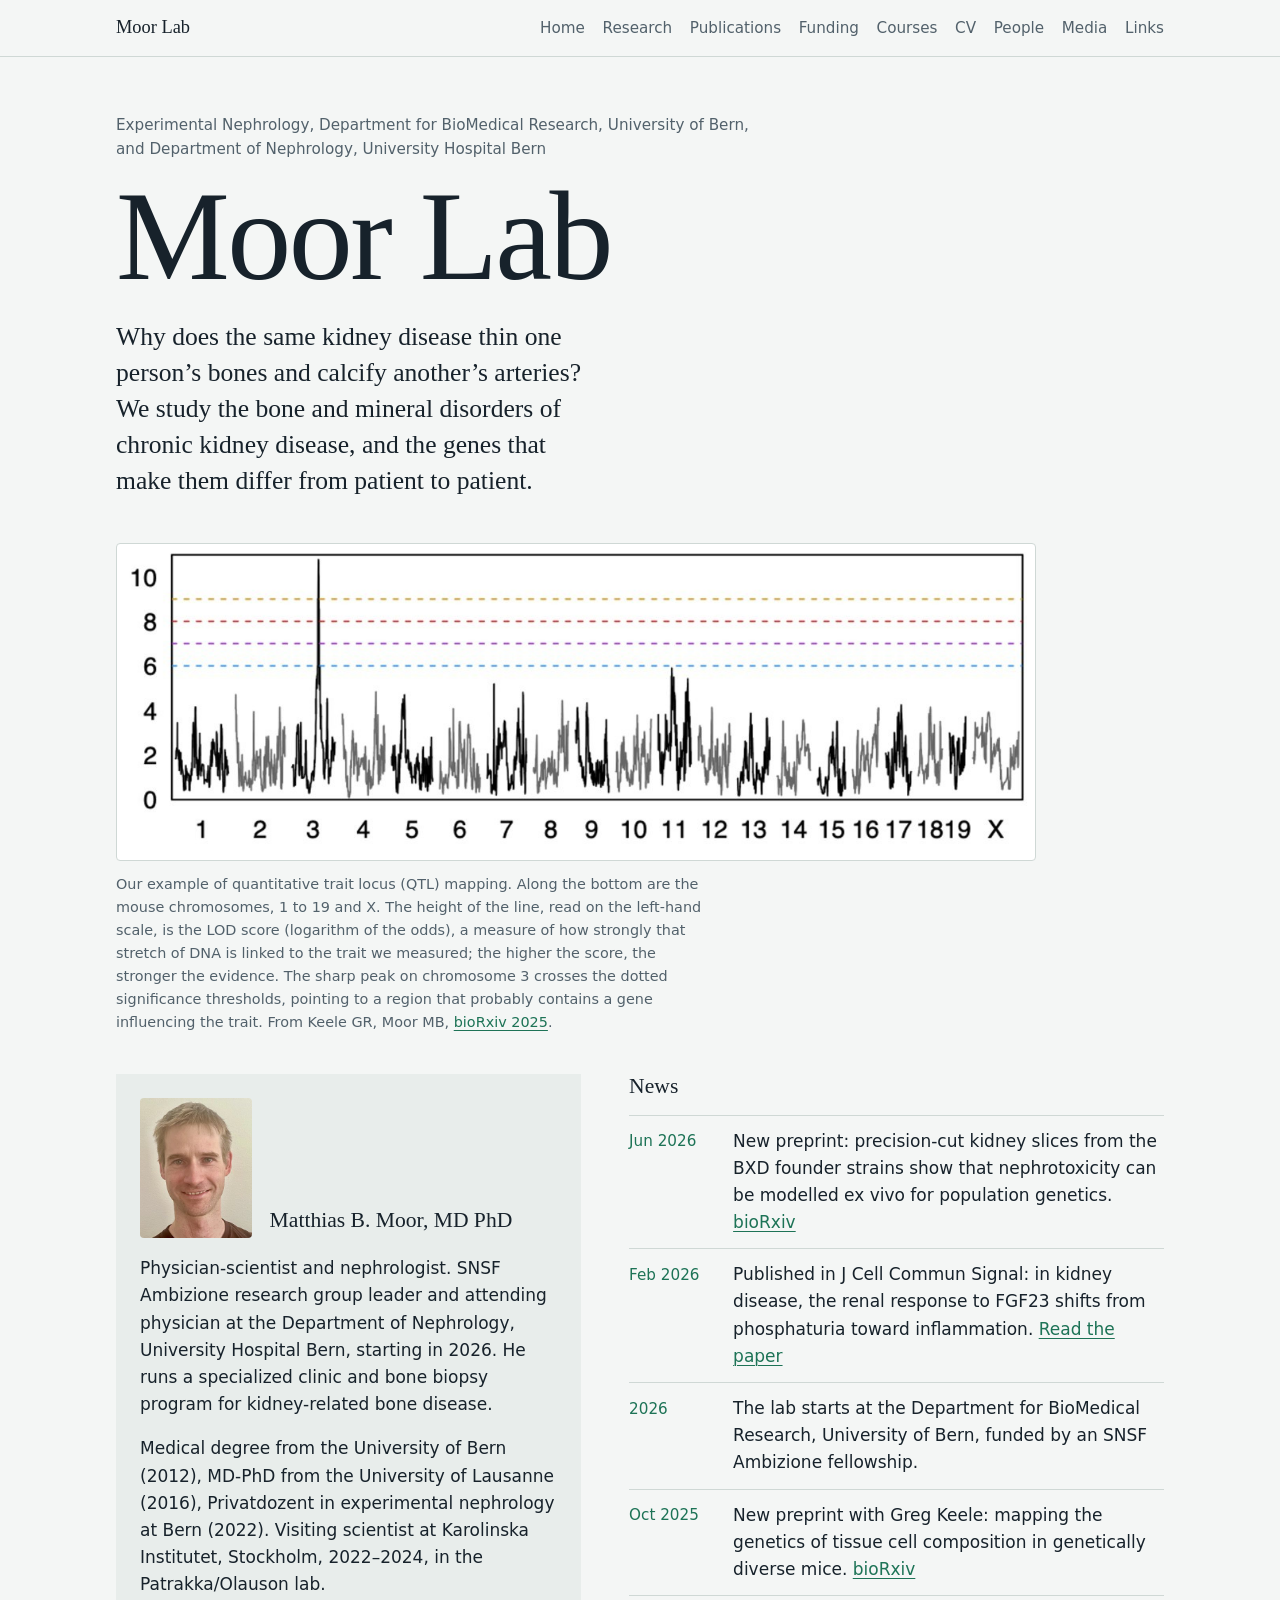
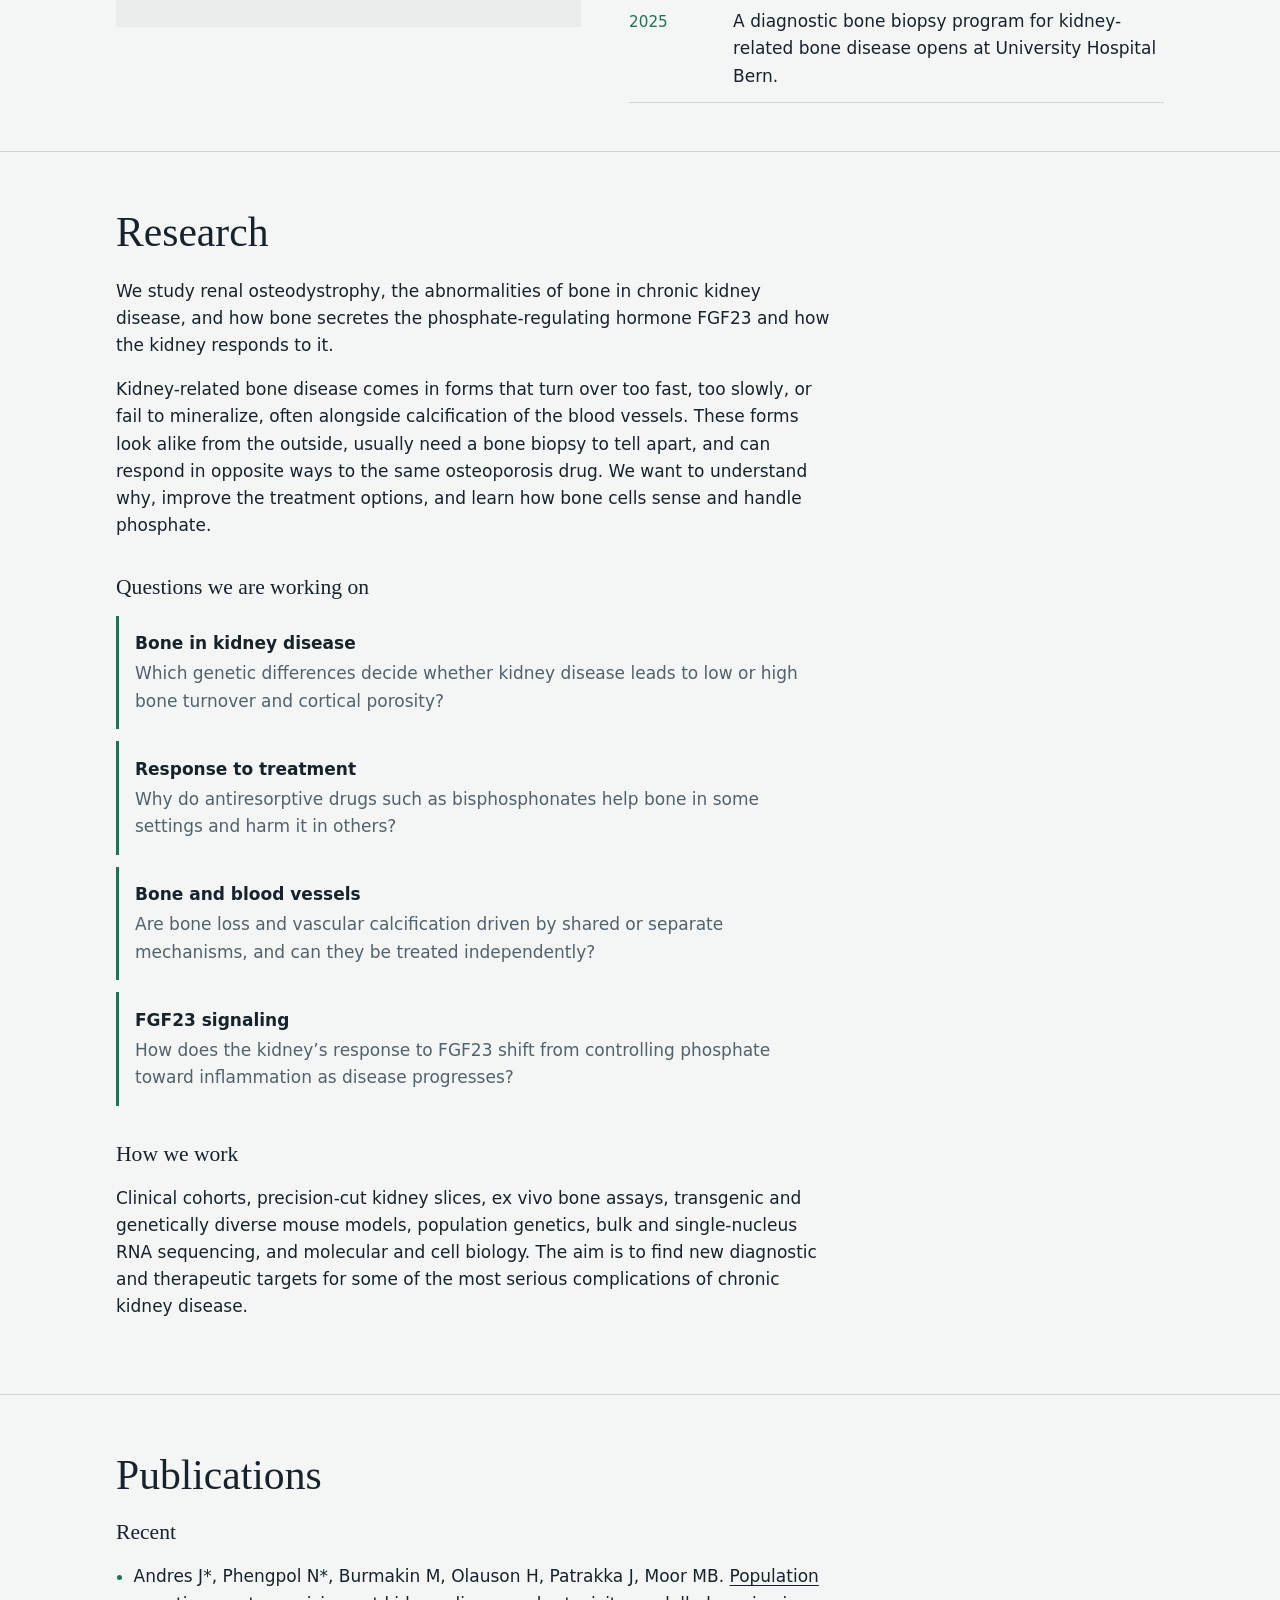
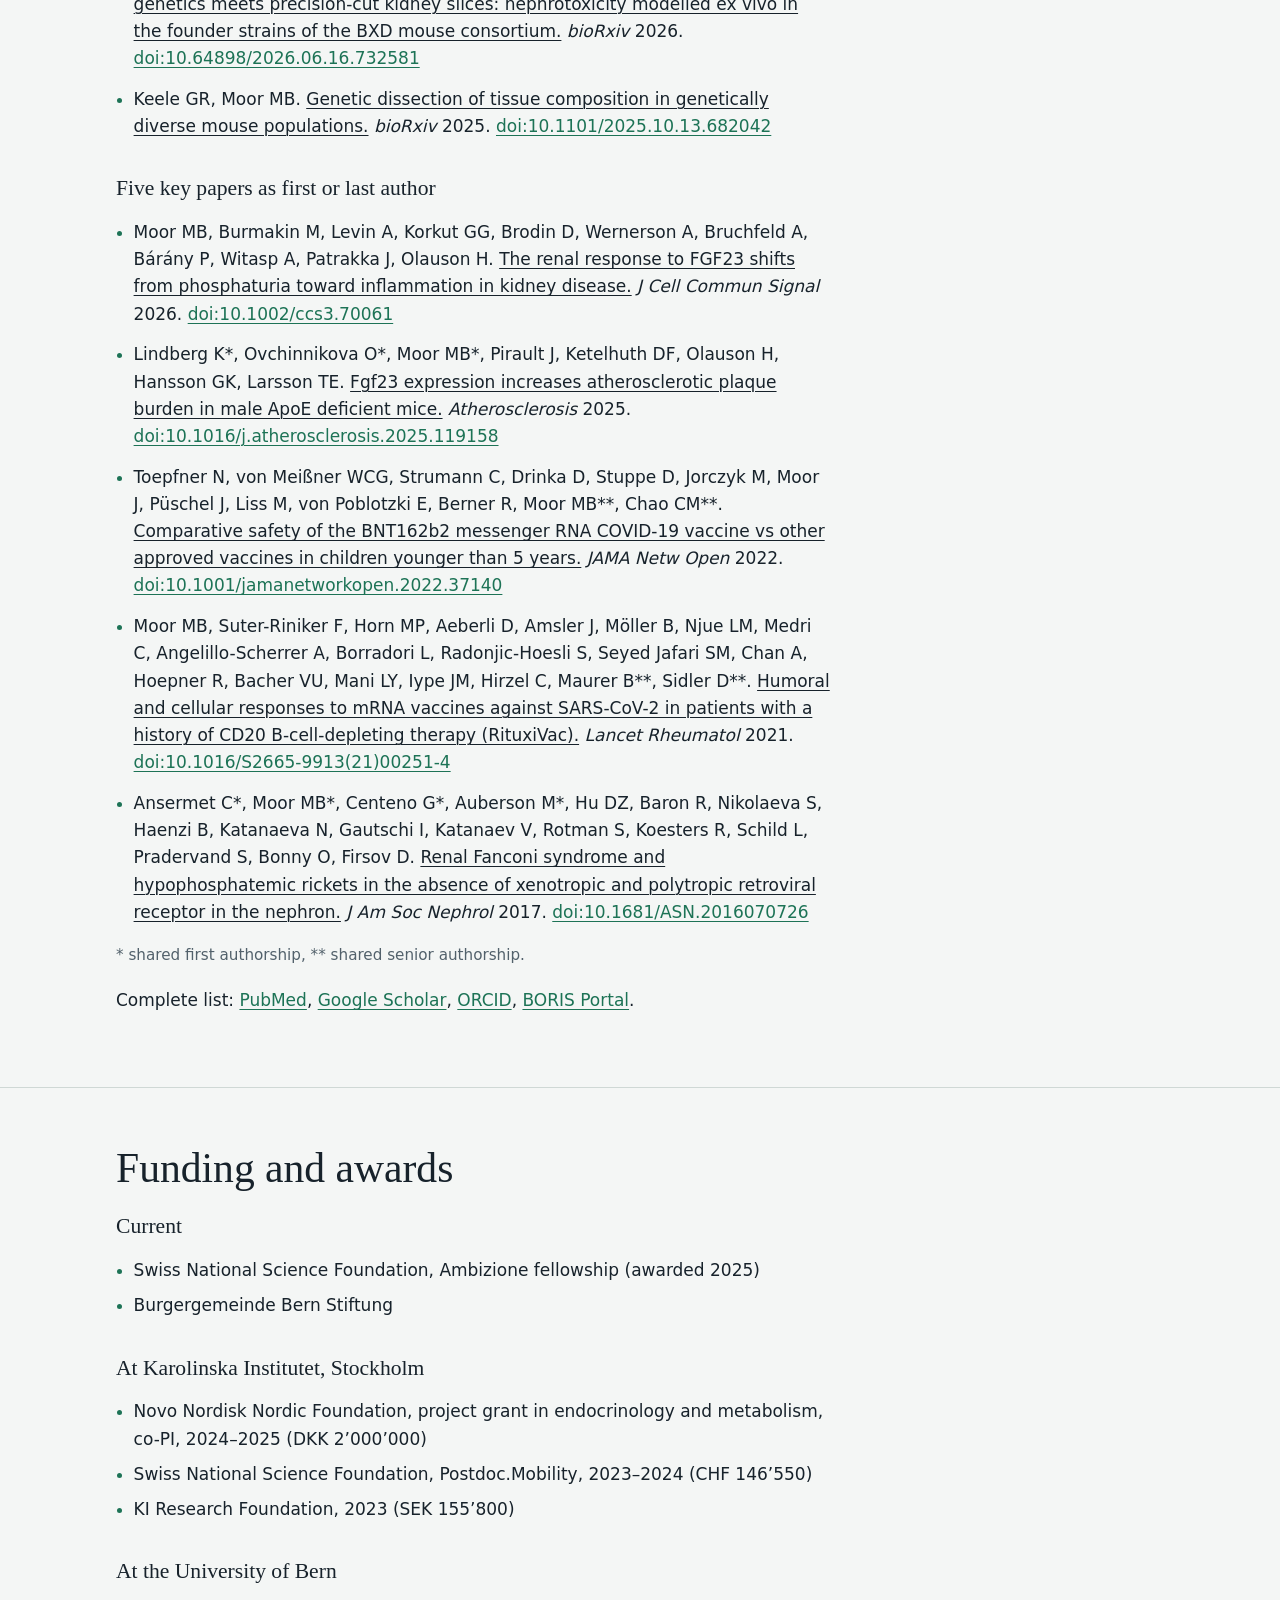
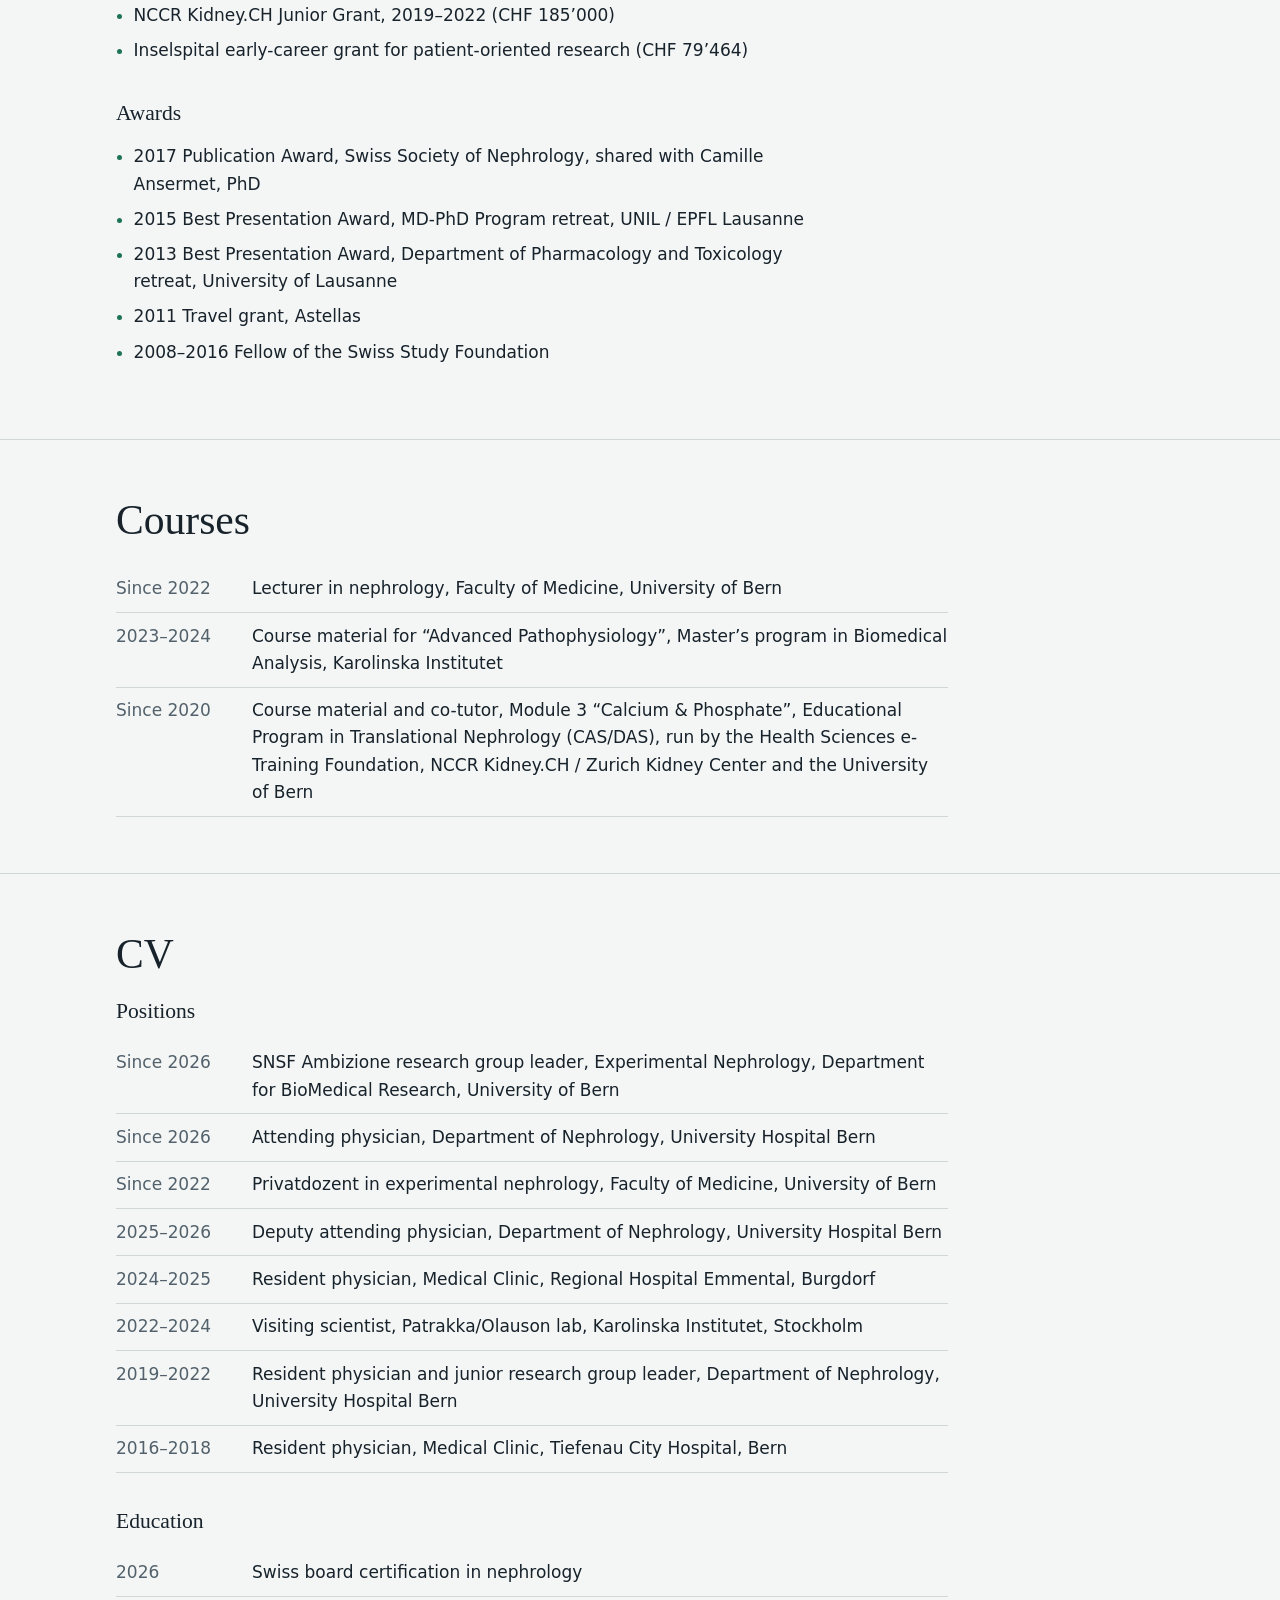
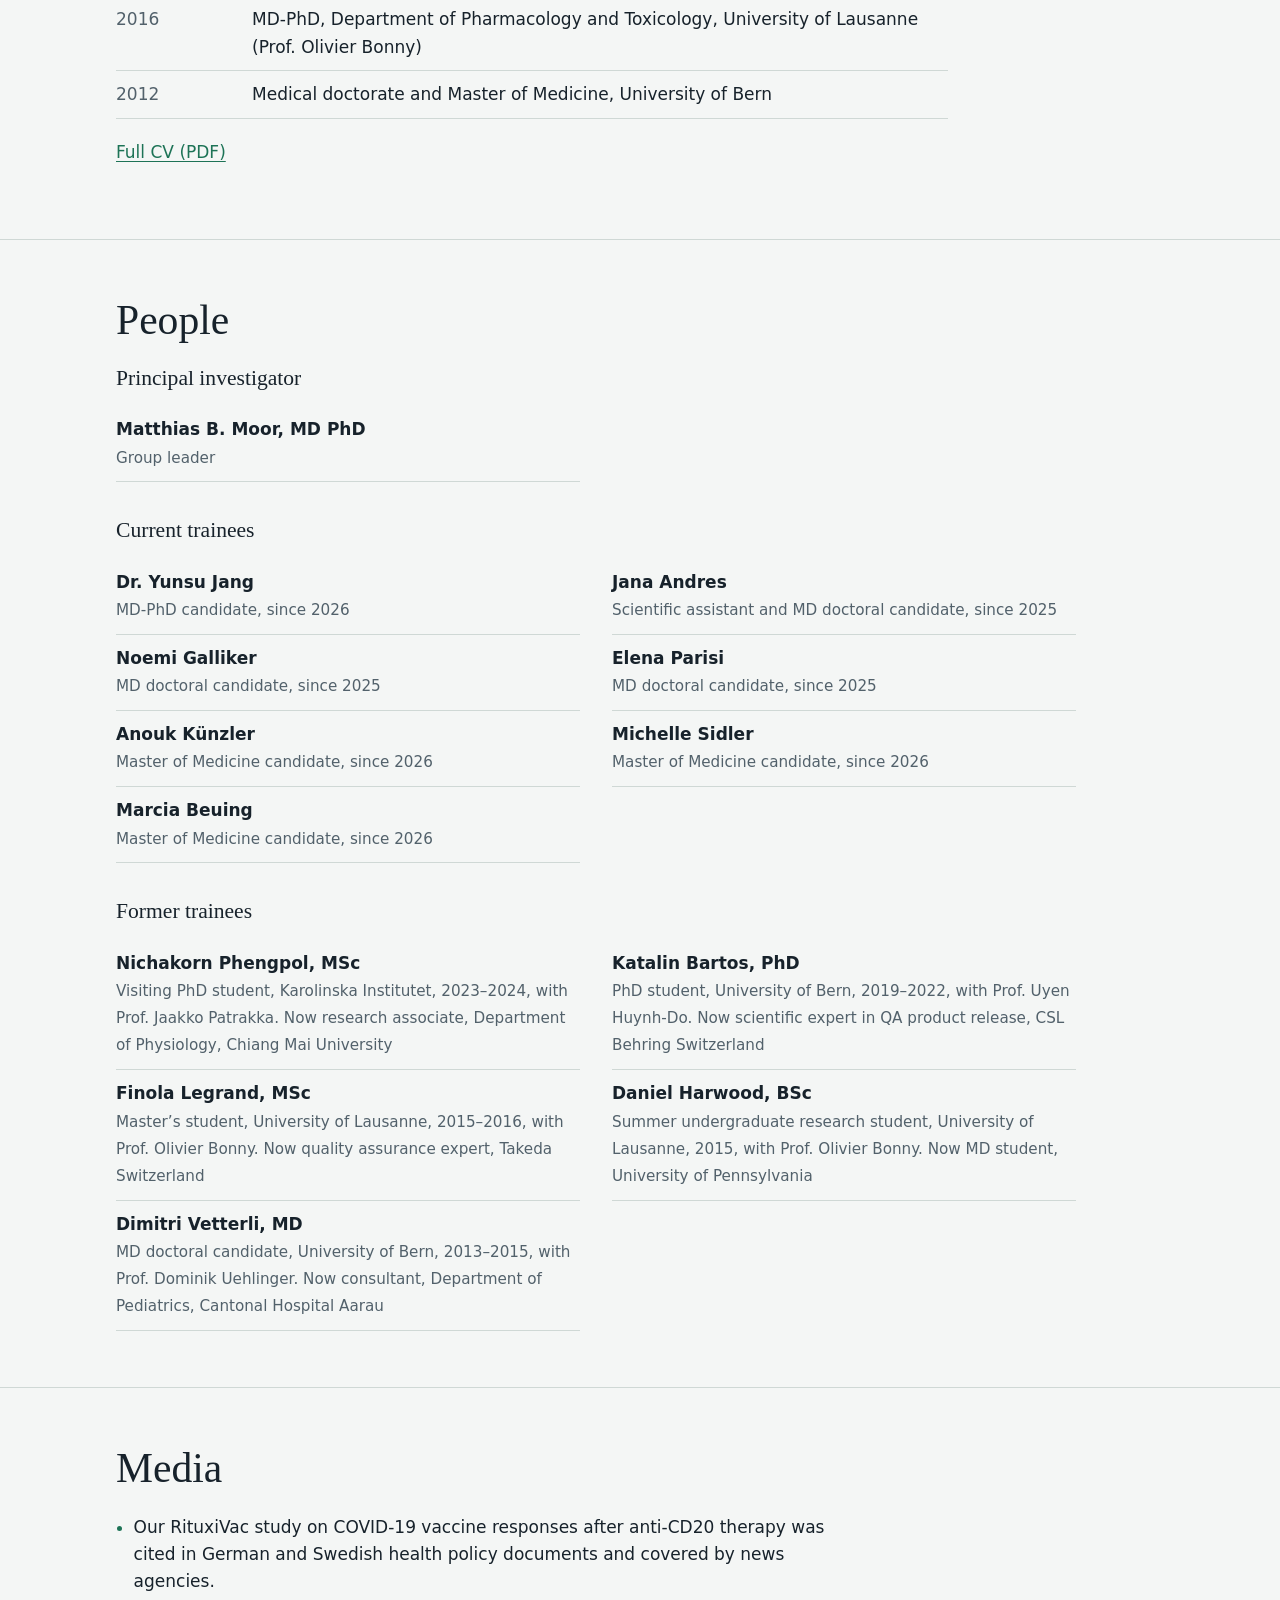
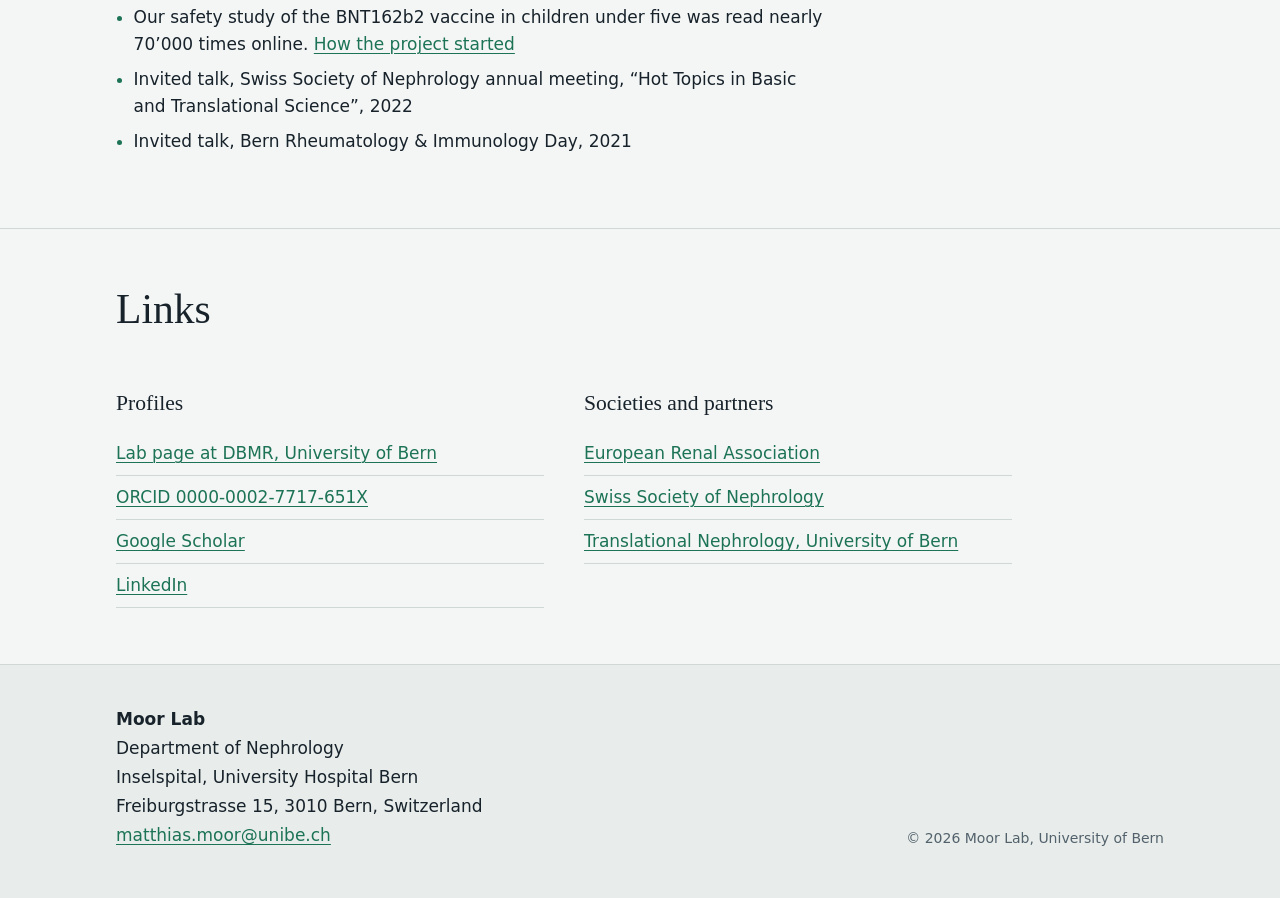
==== commit 1b214cf1: "Add files via upload" ====
--- a/index.html
+++ b/index.html
@@ -44,8 +44,8 @@
       <p class="lede">Why does the same kidney disease thin one person’s bones and calcify another’s arteries? We study the bone and mineral disorders of chronic kidney disease, and the genes that make them differ from patient to patient.</p>
     </div>
     <figure class="wrap qtl-fig">
-      <img src="assets/img/qtl-mapping-example.jpg" width="519" height="204" alt="Plot of LOD score against position on mouse chromosomes 1 to 19 and X. A single tall peak on chromosome 3 rises above dotted significance lines; the rest of the genome stays low." loading="eager" decoding="async">
-      <figcaption>Our example of quantitative trait locus (QTL) mapping. Each point along the bottom is a position in the mouse genome, chromosome by chromosome. The height is the LOD score (logarithm of the odds), a measure of how strongly that stretch of DNA is linked to the trait we measured; the higher the score, the stronger the evidence. The sharp peak on chromosome 3 crosses the dotted significance thresholds, pointing to a region that probably contains a gene influencing the trait. From Keele GR, Moor MB, <a href="https://www.biorxiv.org/content/10.1101/2025.10.13.682042v2.full">bioRxiv 2025</a>.</figcaption>
+      <img src="assets/img/qtl-mapping-example.jpg" width="1135" height="378" alt="Plot of LOD score against position on mouse chromosomes 1 to 19 and X. A single tall peak on chromosome 3 rises above dotted significance lines; the rest of the genome stays low." loading="eager" decoding="async">
+      <figcaption>Our example of quantitative trait locus (QTL) mapping. Along the bottom are the mouse chromosomes, 1 to 19 and X. The height of the line, read on the left-hand scale, is the LOD score (logarithm of the odds), a measure of how strongly that stretch of DNA is linked to the trait we measured; the higher the score, the stronger the evidence. The sharp peak on chromosome 3 crosses the dotted significance thresholds, pointing to a region that probably contains a gene influencing the trait. From Keele GR, Moor MB, <a href="https://www.biorxiv.org/content/10.1101/2025.10.13.682042v2.full">bioRxiv 2025</a>.</figcaption>
     </figure>
     <div class="wrap home-lower">
       <div class="pi">
--- a/assets/styles.css
+++ b/assets/styles.css
@@ -100,7 +100,7 @@
 .qtl-fig img {
   display: block;
   width: 100%;
-  max-width: 620px;
+  max-width: 920px;
   height: auto;
   background: #fff;          /* the plot has a white background; keep it framed in dark mode */
   padding: 0.5rem;
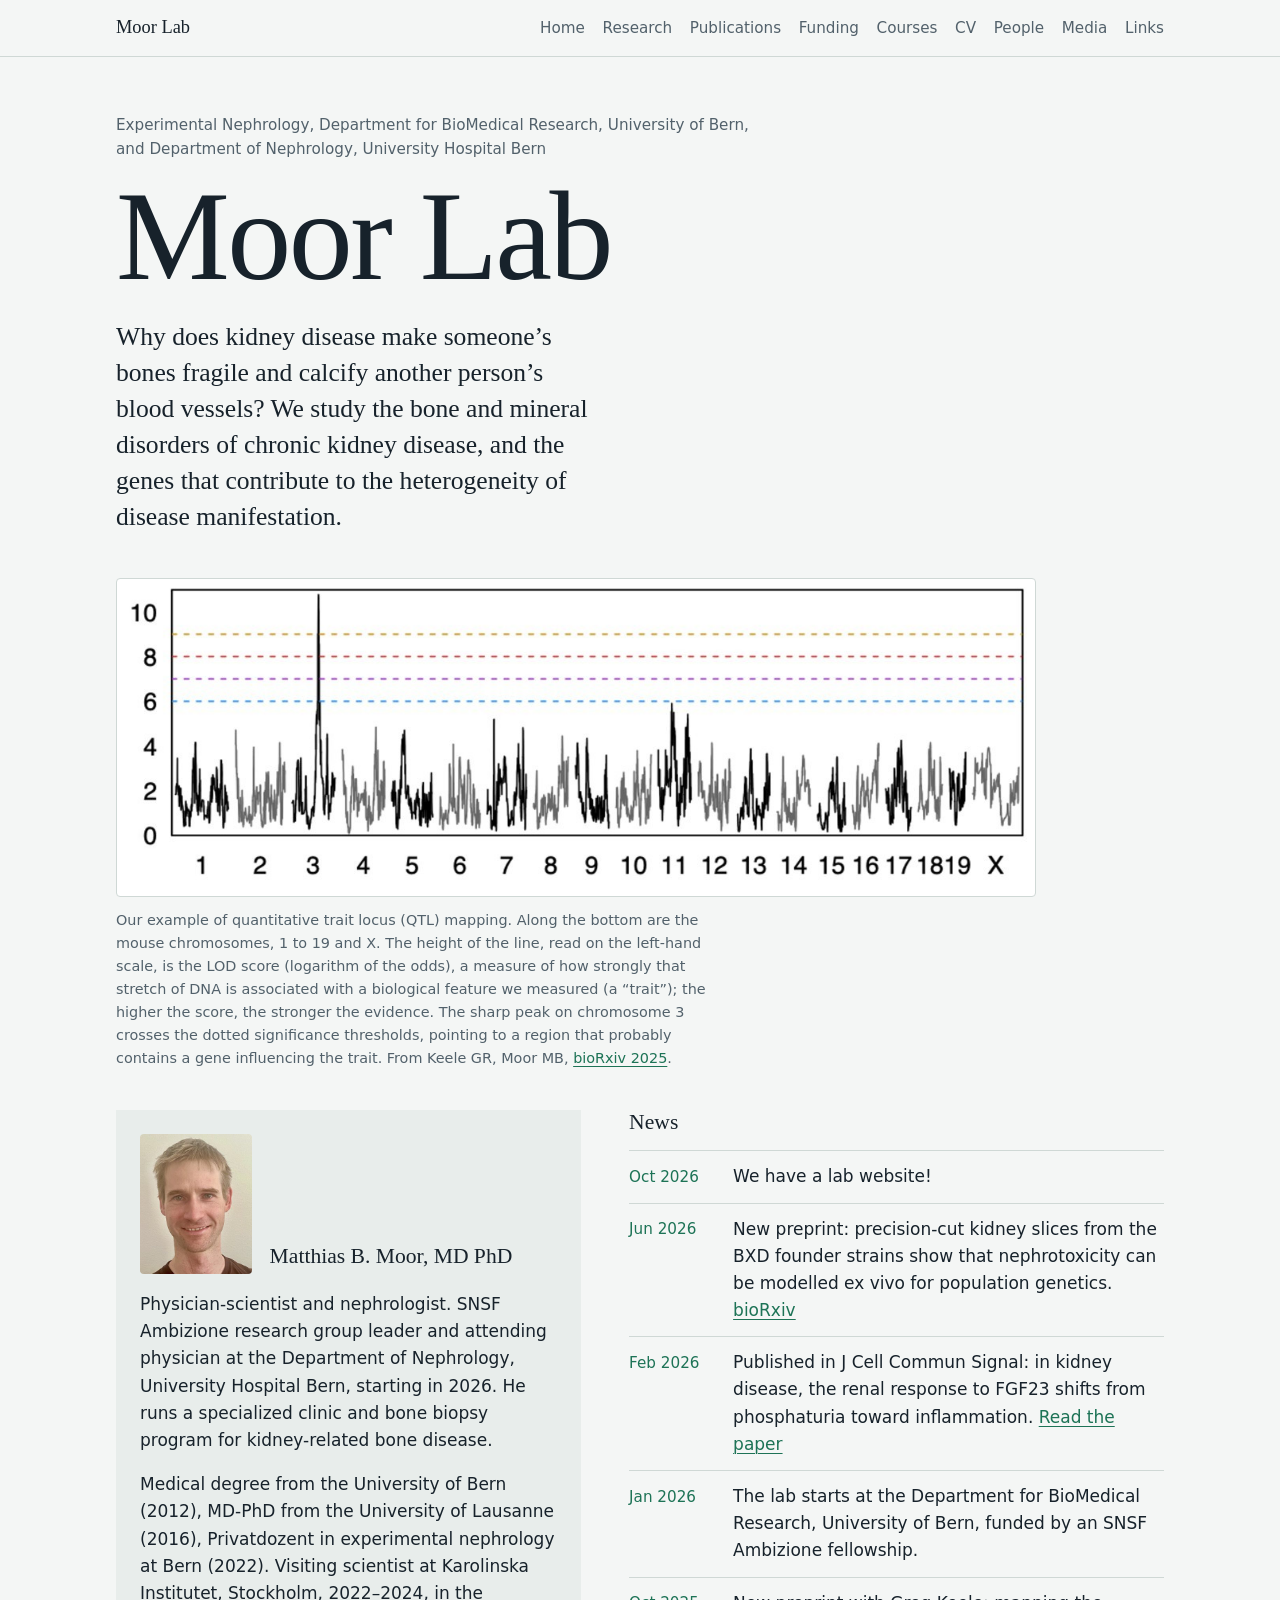
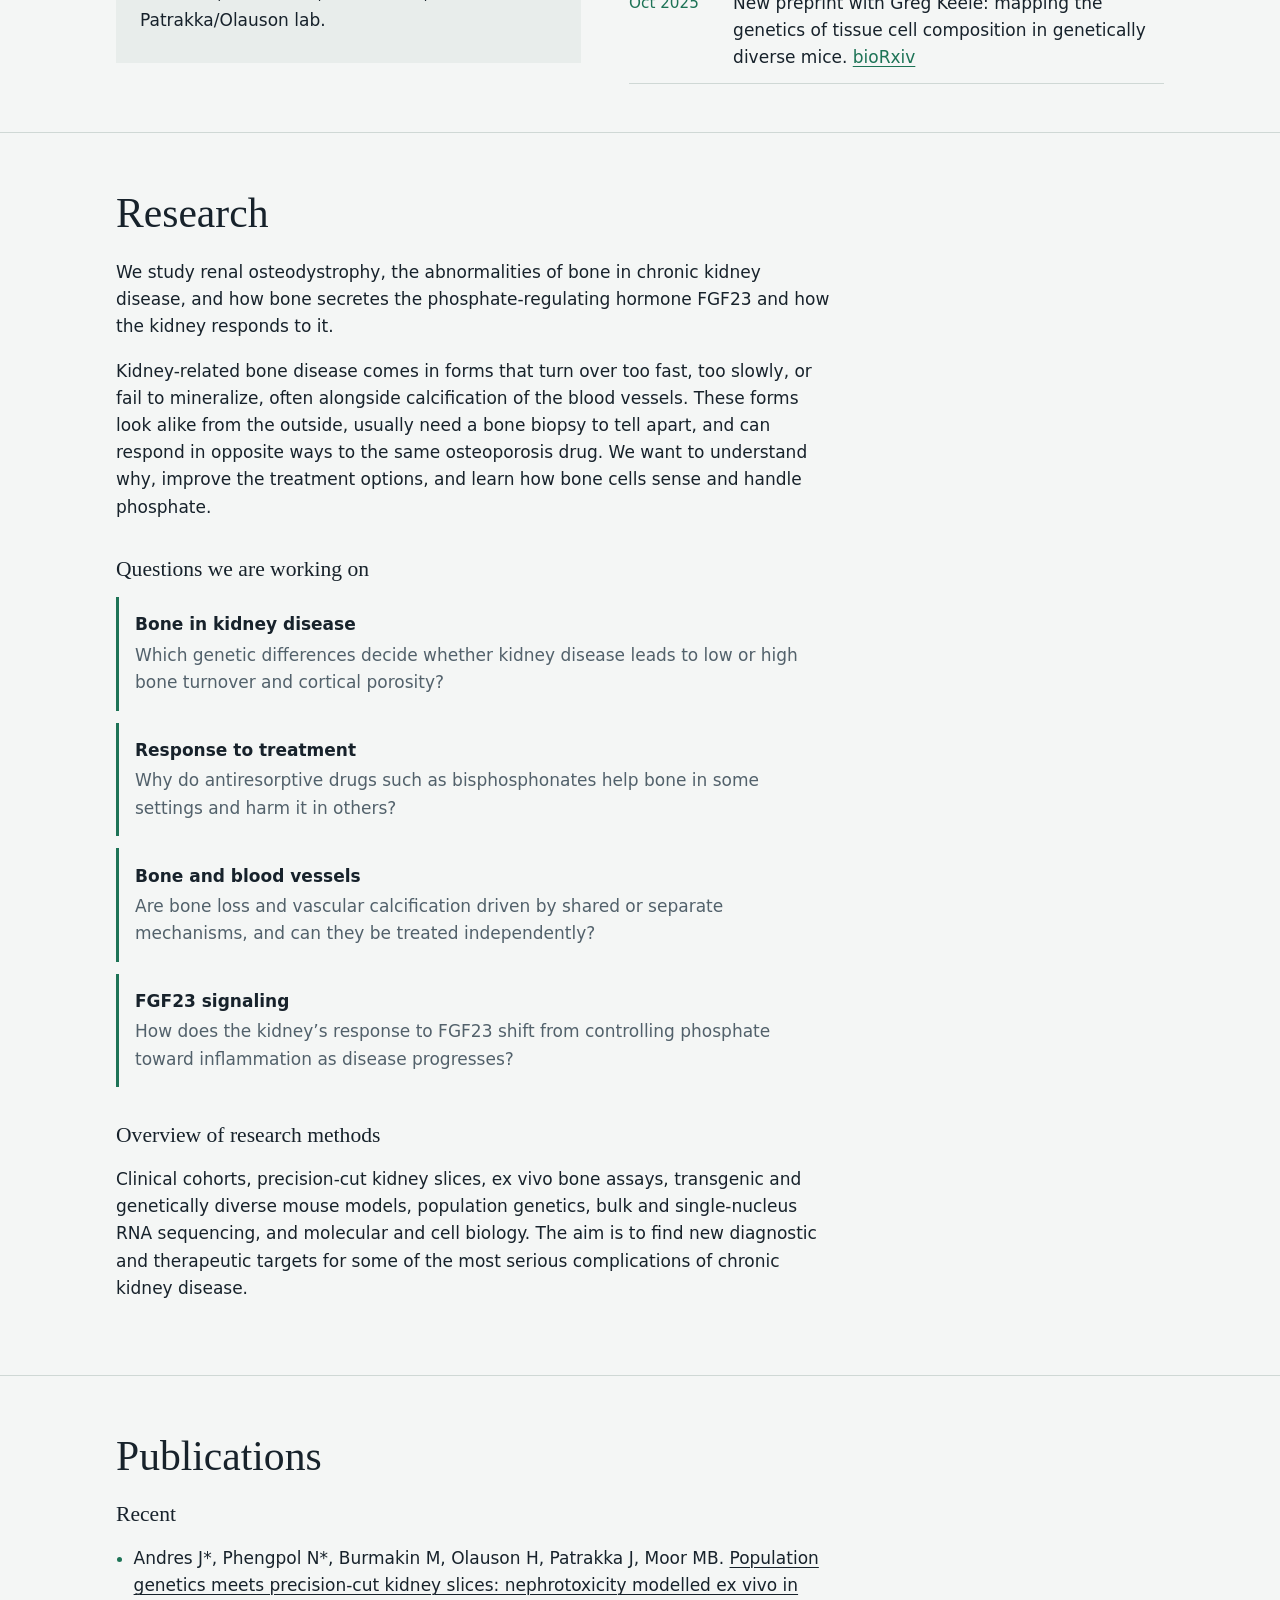
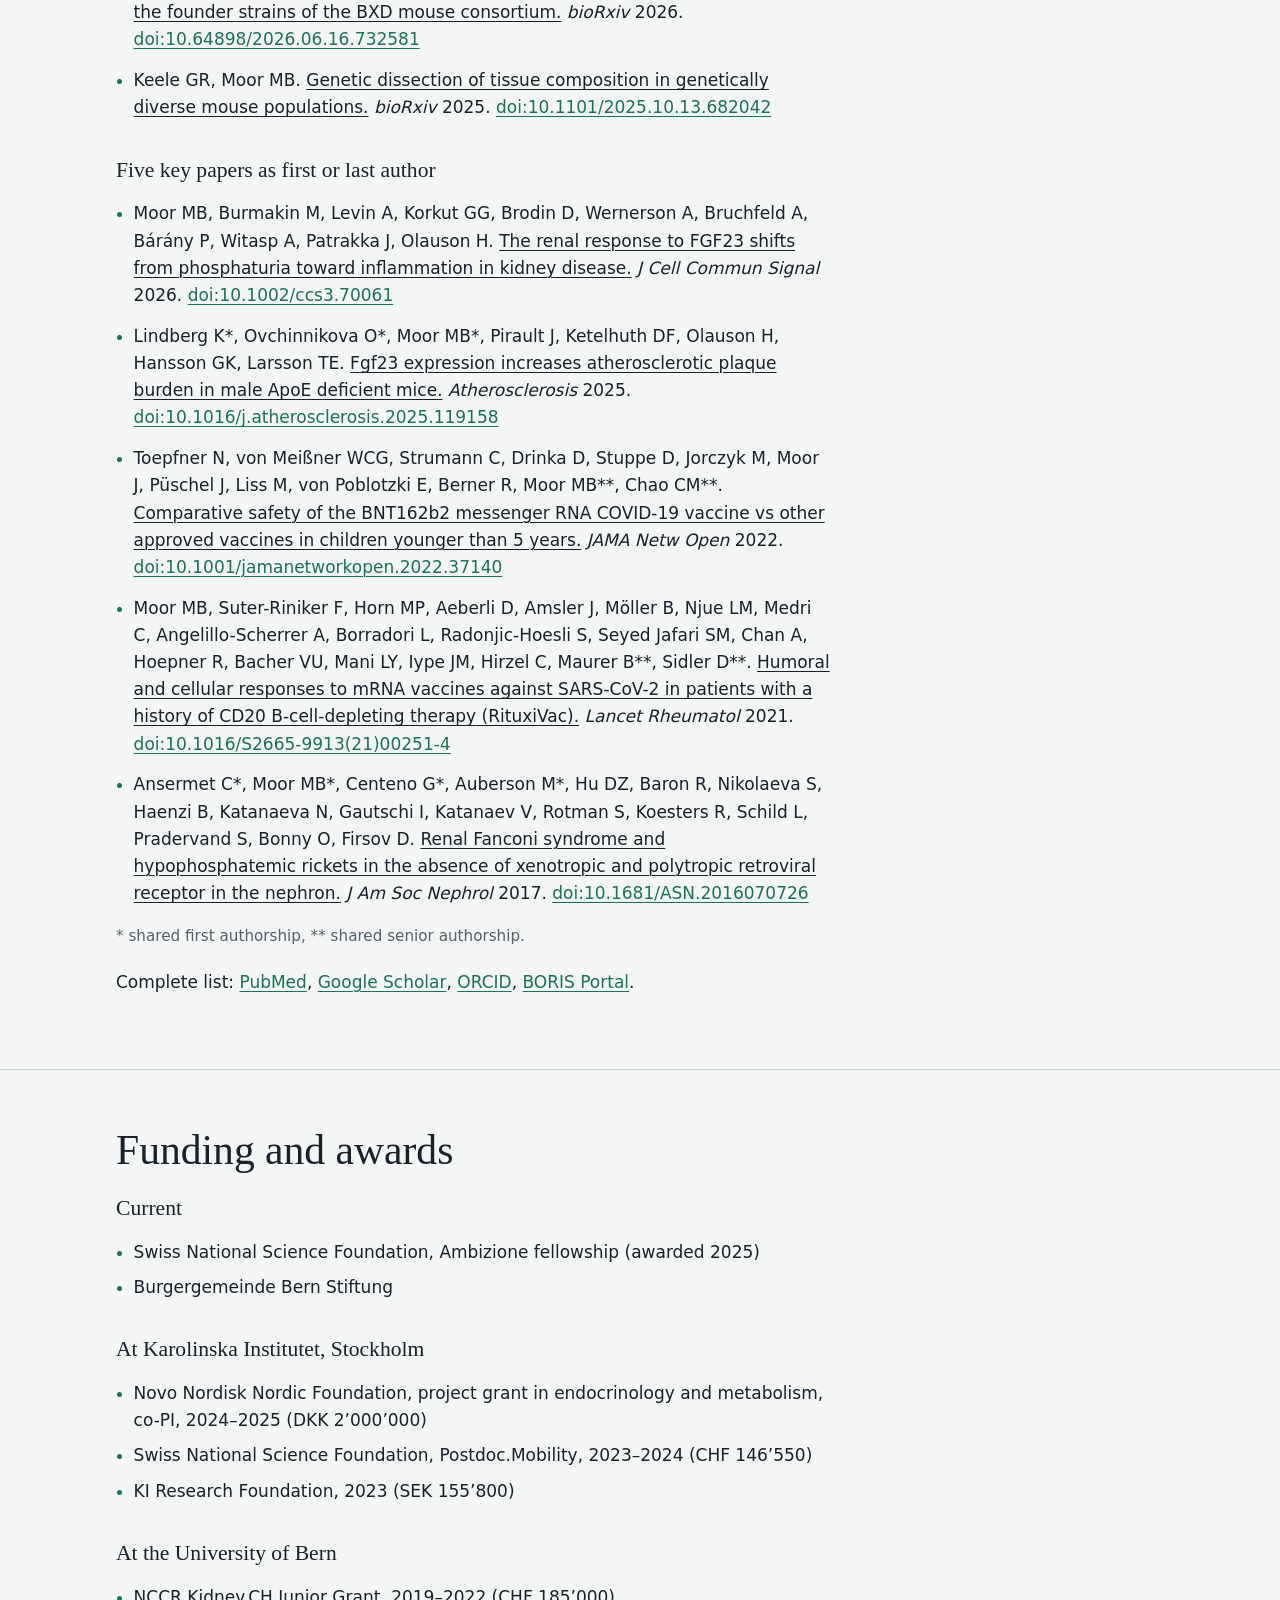
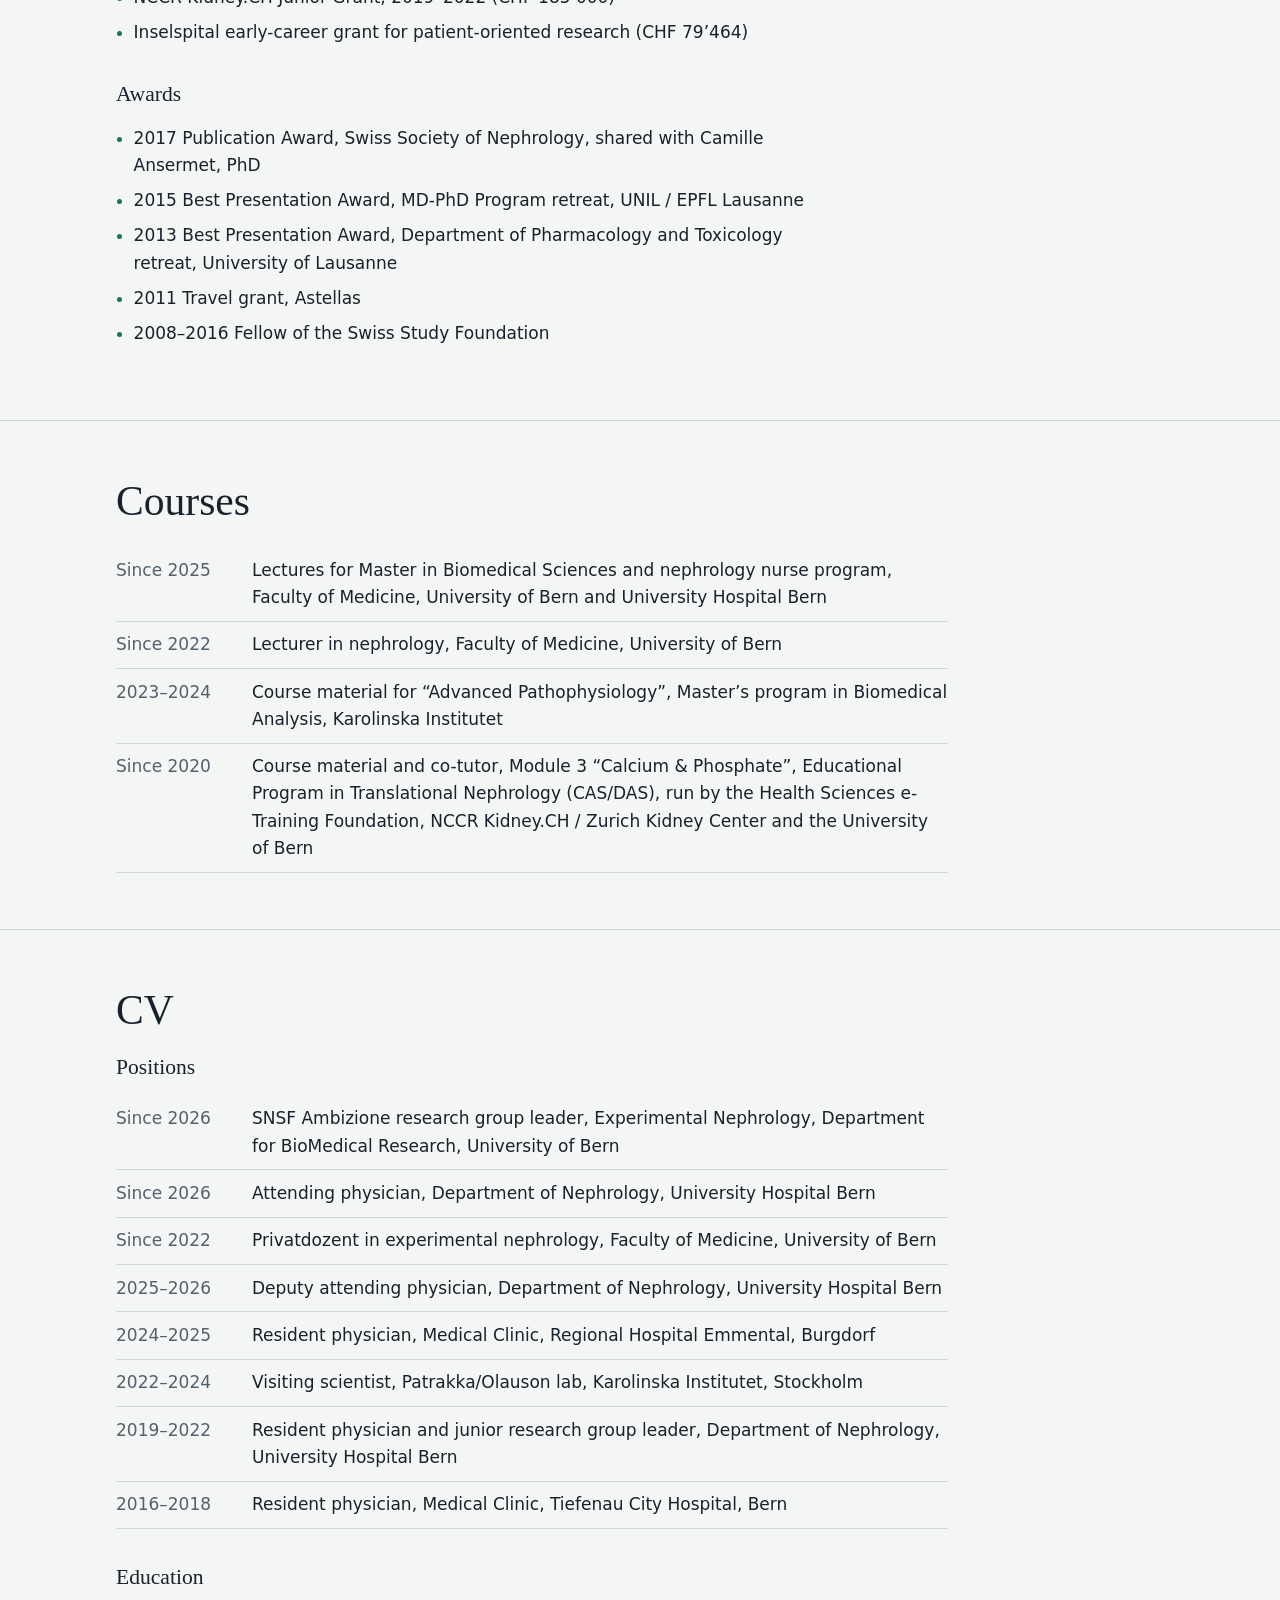
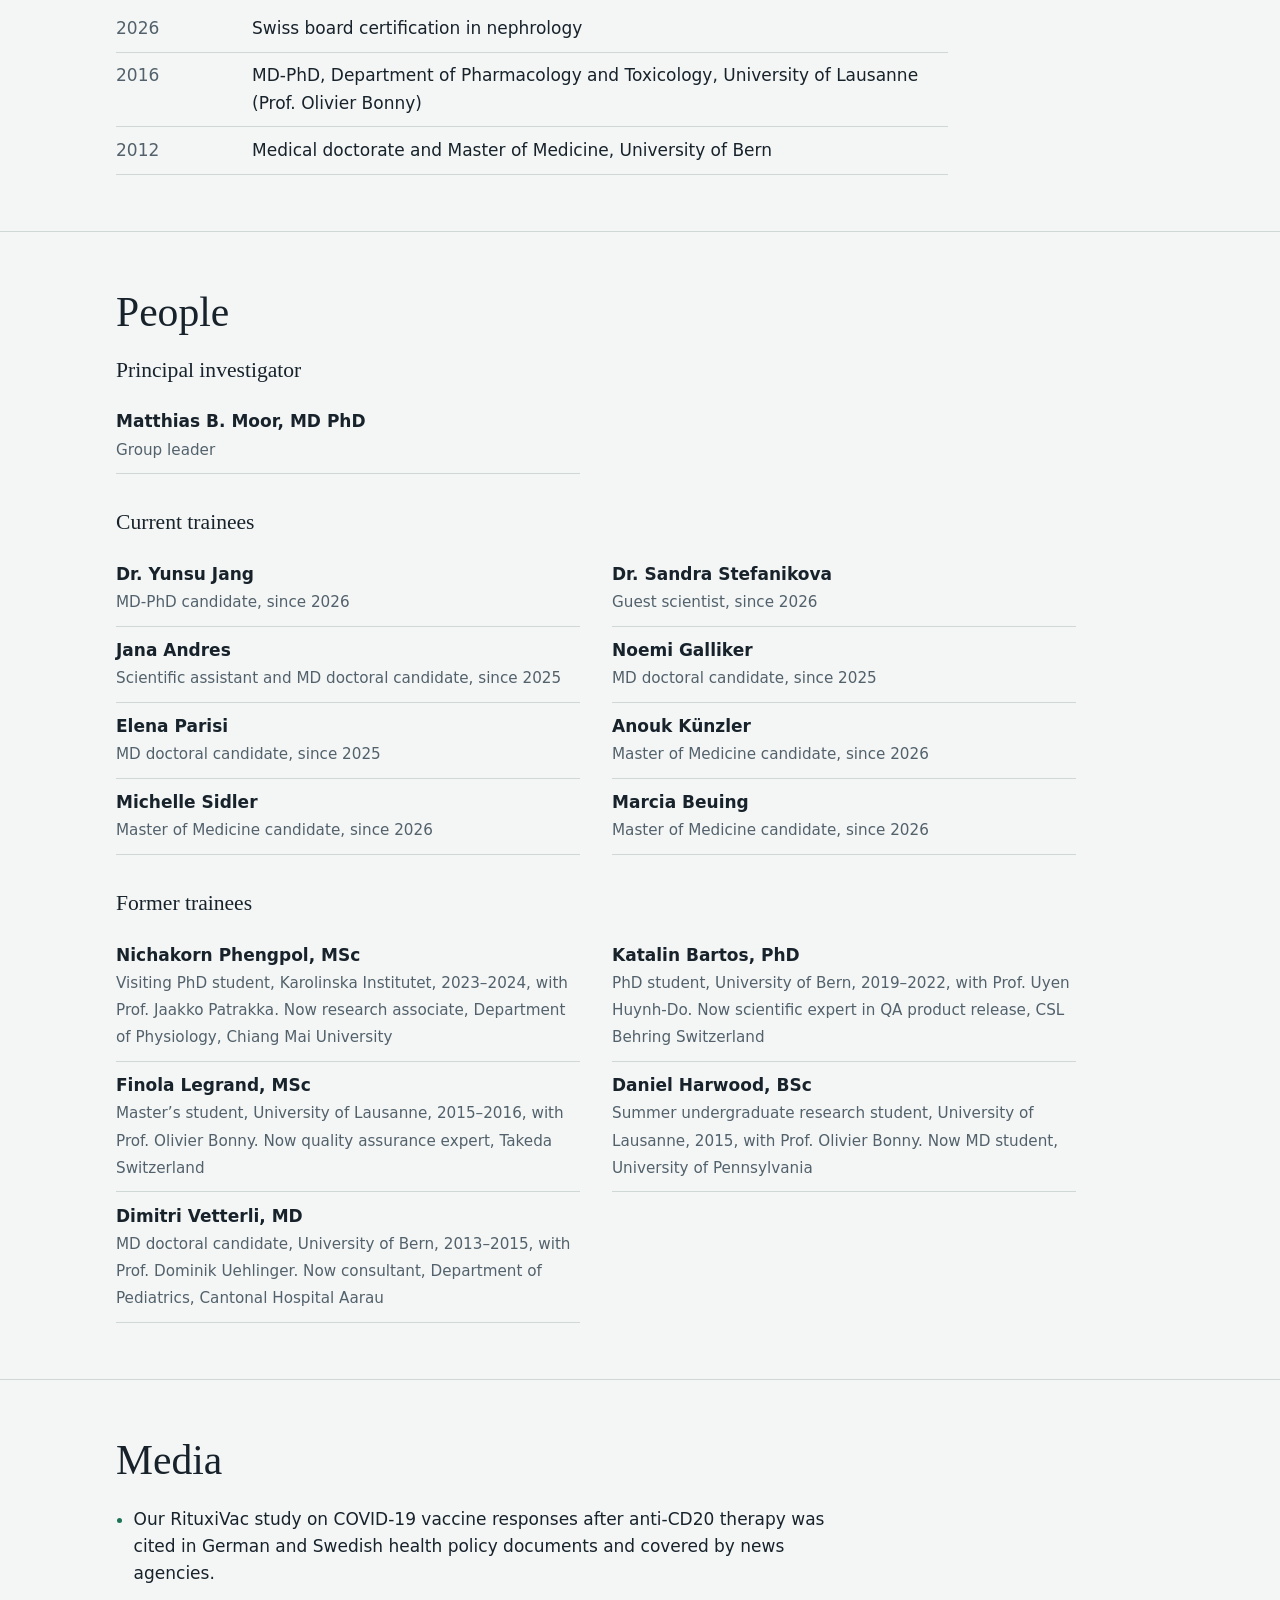
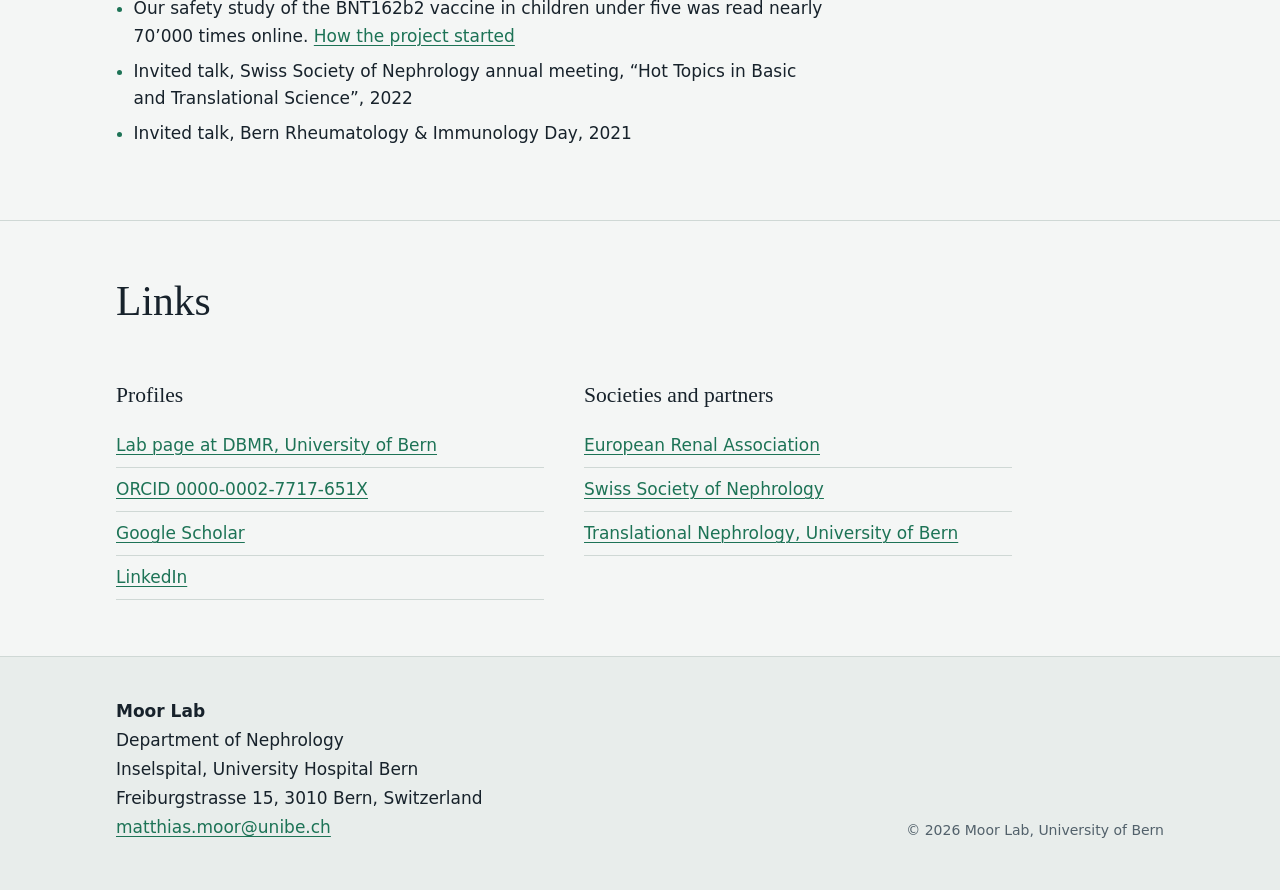
==== commit ead2ac5d: "Add files via upload" ====
--- a/index.html
+++ b/index.html
@@ -41,11 +41,11 @@
     <div class="wrap">
       <p class="affil">Experimental Nephrology, Department for BioMedical Research, University of Bern, and Department of Nephrology, University Hospital Bern</p>
       <h1 id="home-title">Moor Lab</h1>
-      <p class="lede">Why does the same kidney disease thin one person’s bones and calcify another’s arteries? We study the bone and mineral disorders of chronic kidney disease, and the genes that make them differ from patient to patient.</p>
+      <p class="lede">Why does kidney disease make someone’s bones fragile and calcify another person’s blood vessels? We study the bone and mineral disorders of chronic kidney disease, and the genes that contribute to the heterogeneity of disease manifestation.</p>
     </div>
     <figure class="wrap qtl-fig">
       <img src="assets/img/qtl-mapping-example.jpg" width="1135" height="378" alt="Plot of LOD score against position on mouse chromosomes 1 to 19 and X. A single tall peak on chromosome 3 rises above dotted significance lines; the rest of the genome stays low." loading="eager" decoding="async">
-      <figcaption>Our example of quantitative trait locus (QTL) mapping. Along the bottom are the mouse chromosomes, 1 to 19 and X. The height of the line, read on the left-hand scale, is the LOD score (logarithm of the odds), a measure of how strongly that stretch of DNA is linked to the trait we measured; the higher the score, the stronger the evidence. The sharp peak on chromosome 3 crosses the dotted significance thresholds, pointing to a region that probably contains a gene influencing the trait. From Keele GR, Moor MB, <a href="https://www.biorxiv.org/content/10.1101/2025.10.13.682042v2.full">bioRxiv 2025</a>.</figcaption>
+      <figcaption>Our example of quantitative trait locus (QTL) mapping. Along the bottom are the mouse chromosomes, 1 to 19 and X. The height of the line, read on the left-hand scale, is the LOD score (logarithm of the odds), a measure of how strongly that stretch of DNA is associated with a biological feature we measured (a “trait”); the higher the score, the stronger the evidence. The sharp peak on chromosome 3 crosses the dotted significance thresholds, pointing to a region that probably contains a gene influencing the trait. From Keele GR, Moor MB, <a href="https://www.biorxiv.org/content/10.1101/2025.10.13.682042v2.full">bioRxiv 2025</a>.</figcaption>
     </figure>
     <div class="wrap home-lower">
       <div class="pi">
@@ -61,11 +61,11 @@
       <div class="news" id="news">
         <h2 class="h3">News</h2>
         <ul class="news-list">
+          <li><span class="when">Oct 2026</span><p>We have a lab website!</p></li>
           <li><span class="when">Jun 2026</span><p>New preprint: precision-cut kidney slices from the BXD founder strains show that nephrotoxicity can be modelled ex vivo for population genetics. <a href="https://doi.org/10.64898/2026.06.16.732581">bioRxiv</a></p></li>
           <li><span class="when">Feb 2026</span><p>Published in J Cell Commun Signal: in kidney disease, the renal response to FGF23 shifts from phosphaturia toward inflammation. <a href="https://doi.org/10.1002/ccs3.70061">Read the paper</a></p></li>
-          <li><span class="when">2026</span><p>The lab starts at the Department for BioMedical Research, University of Bern, funded by an SNSF Ambizione fellowship.</p></li>
+          <li><span class="when">Jan 2026</span><p>The lab starts at the Department for BioMedical Research, University of Bern, funded by an SNSF Ambizione fellowship.</p></li>
           <li><span class="when">Oct 2025</span><p>New preprint with Greg Keele: mapping the genetics of tissue cell composition in genetically diverse mice. <a href="https://doi.org/10.1101/2025.10.13.682042">bioRxiv</a></p></li>
-          <li><span class="when">2025</span><p>A diagnostic bone biopsy program for kidney-related bone disease opens at University Hospital Bern.</p></li>
         </ul>
       </div>
     </div>
@@ -86,7 +86,7 @@
         <div><dt>FGF23 signaling</dt><dd>How does the kidney’s response to FGF23 shift from controlling phosphate toward inflammation as disease progresses?</dd></div>
       </dl>
 
-      <h3>How we work</h3>
+      <h3>Overview of research methods</h3>
       <p>Clinical cohorts, precision-cut kidney slices, ex vivo bone assays, transgenic and genetically diverse mouse models, population genetics, bulk and single-nucleus RNA sequencing, and molecular and cell biology. The aim is to find new diagnostic and therapeutic targets for some of the most serious complications of chronic kidney disease.</p>
     </div>
   </section>
@@ -155,6 +155,7 @@
     <div class="wrap">
       <h2 id="courses-title">Courses</h2>
       <ul class="dated">
+        <li><span class="when">Since 2025</span><span>Lectures for Master in Biomedical Sciences and nephrology nurse program, Faculty of Medicine, University of Bern and University Hospital Bern</span></li>
         <li><span class="when">Since 2022</span><span>Lecturer in nephrology, Faculty of Medicine, University of Bern</span></li>
         <li><span class="when">2023–2024</span><span>Course material for “Advanced Pathophysiology”, Master’s program in Biomedical Analysis, Karolinska Institutet</span></li>
         <li><span class="when">Since 2020</span><span>Course material and co-tutor, Module 3 “Calcium &amp; Phosphate”, Educational Program in Translational Nephrology (CAS/DAS), run by the Health Sciences e-Training Foundation, NCCR Kidney.CH / Zurich Kidney Center and the University of Bern</span></li>
@@ -185,7 +186,6 @@
         <li><span class="when">2016</span><span>MD-PhD, Department of Pharmacology and Toxicology, University of Lausanne (Prof. Olivier Bonny)</span></li>
         <li><span class="when">2012</span><span>Medical doctorate and Master of Medicine, University of Bern</span></li>
       </ul>
-      <p class="more"><a href="https://matthiasmoor.owlstown.net/media_files/5741">Full CV (PDF)</a></p>
     </div>
   </section>
 
@@ -202,6 +202,7 @@
       <h3>Current trainees</h3>
       <ul class="people">
         <li><strong>Dr. Yunsu Jang</strong><span>MD-PhD candidate, since 2026</span></li>
+        <li><strong>Dr. Sandra Stefanikova</strong><span>Guest scientist, since 2026</span></li>
         <li><strong>Jana Andres</strong><span>Scientific assistant and MD doctoral candidate, since 2025</span></li>
         <li><strong>Noemi Galliker</strong><span>MD doctoral candidate, since 2025</span></li>
         <li><strong>Elena Parisi</strong><span>MD doctoral candidate, since 2025</span></li>
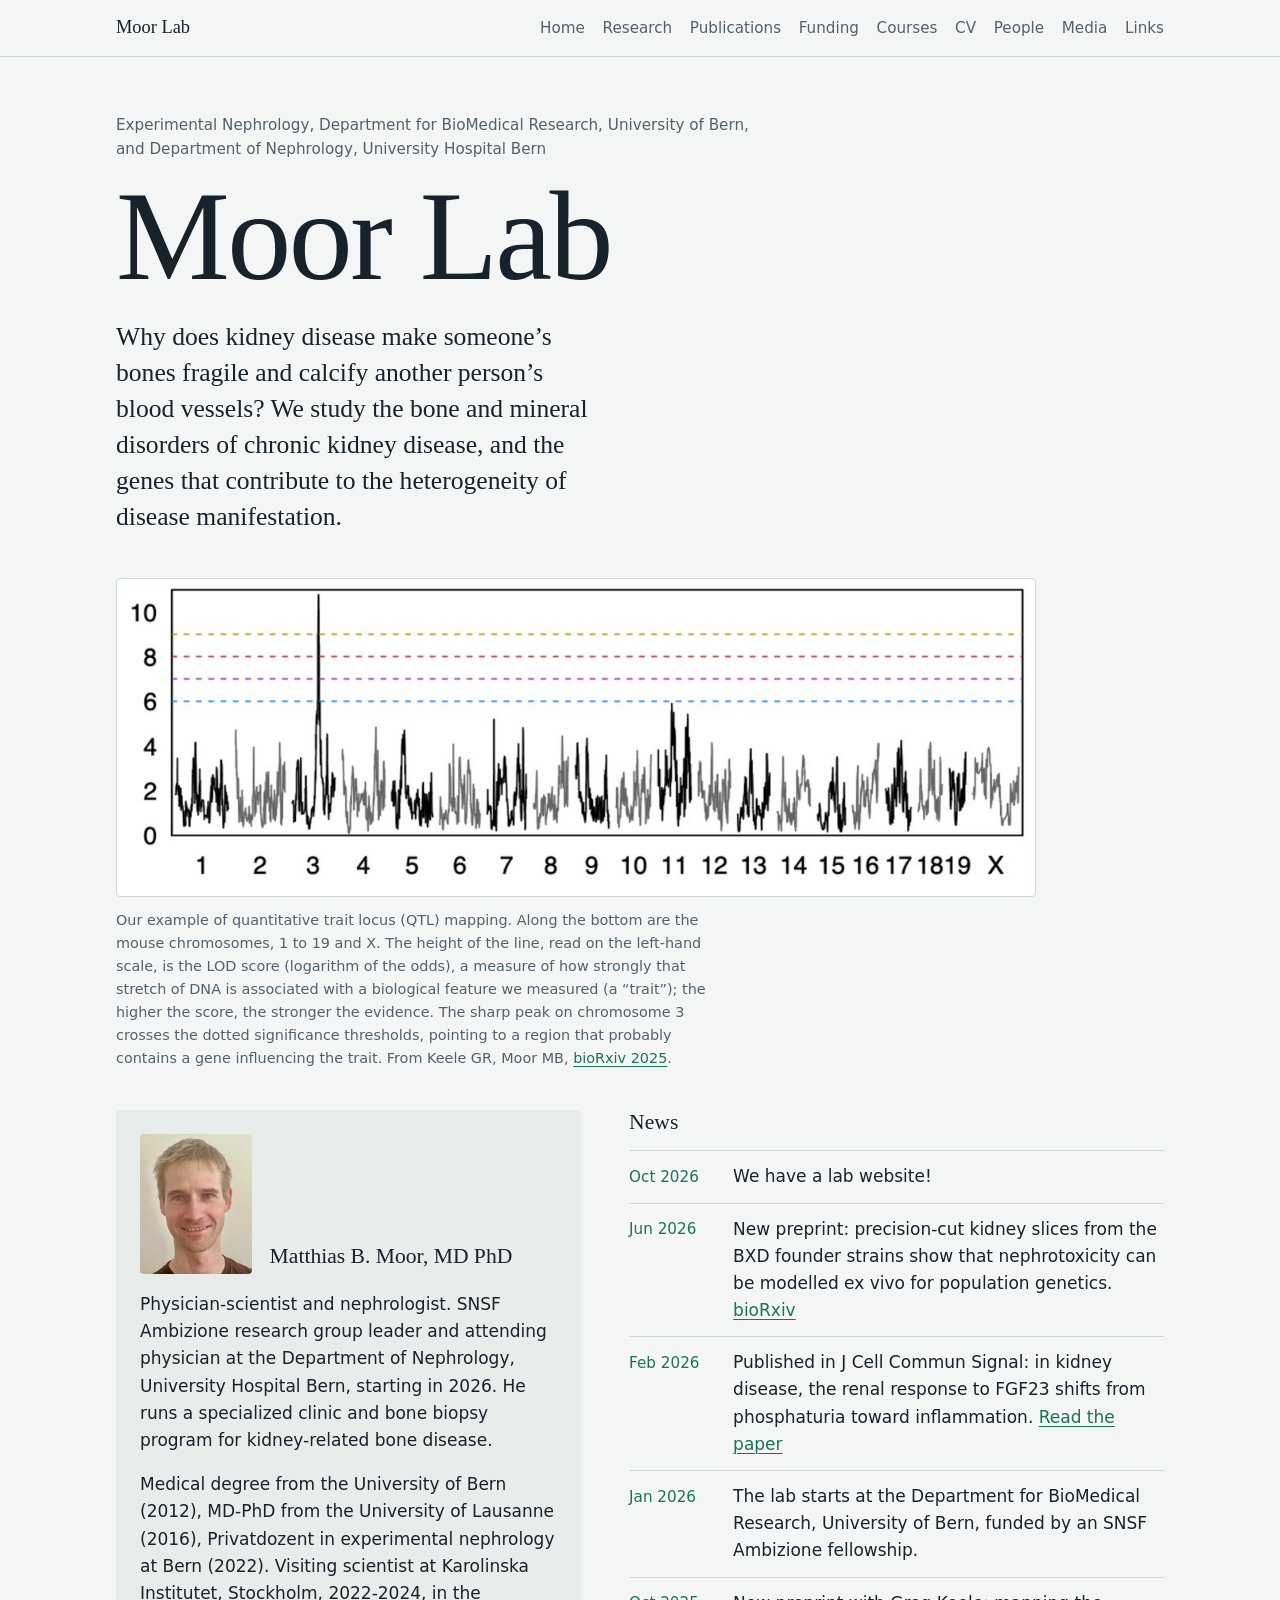
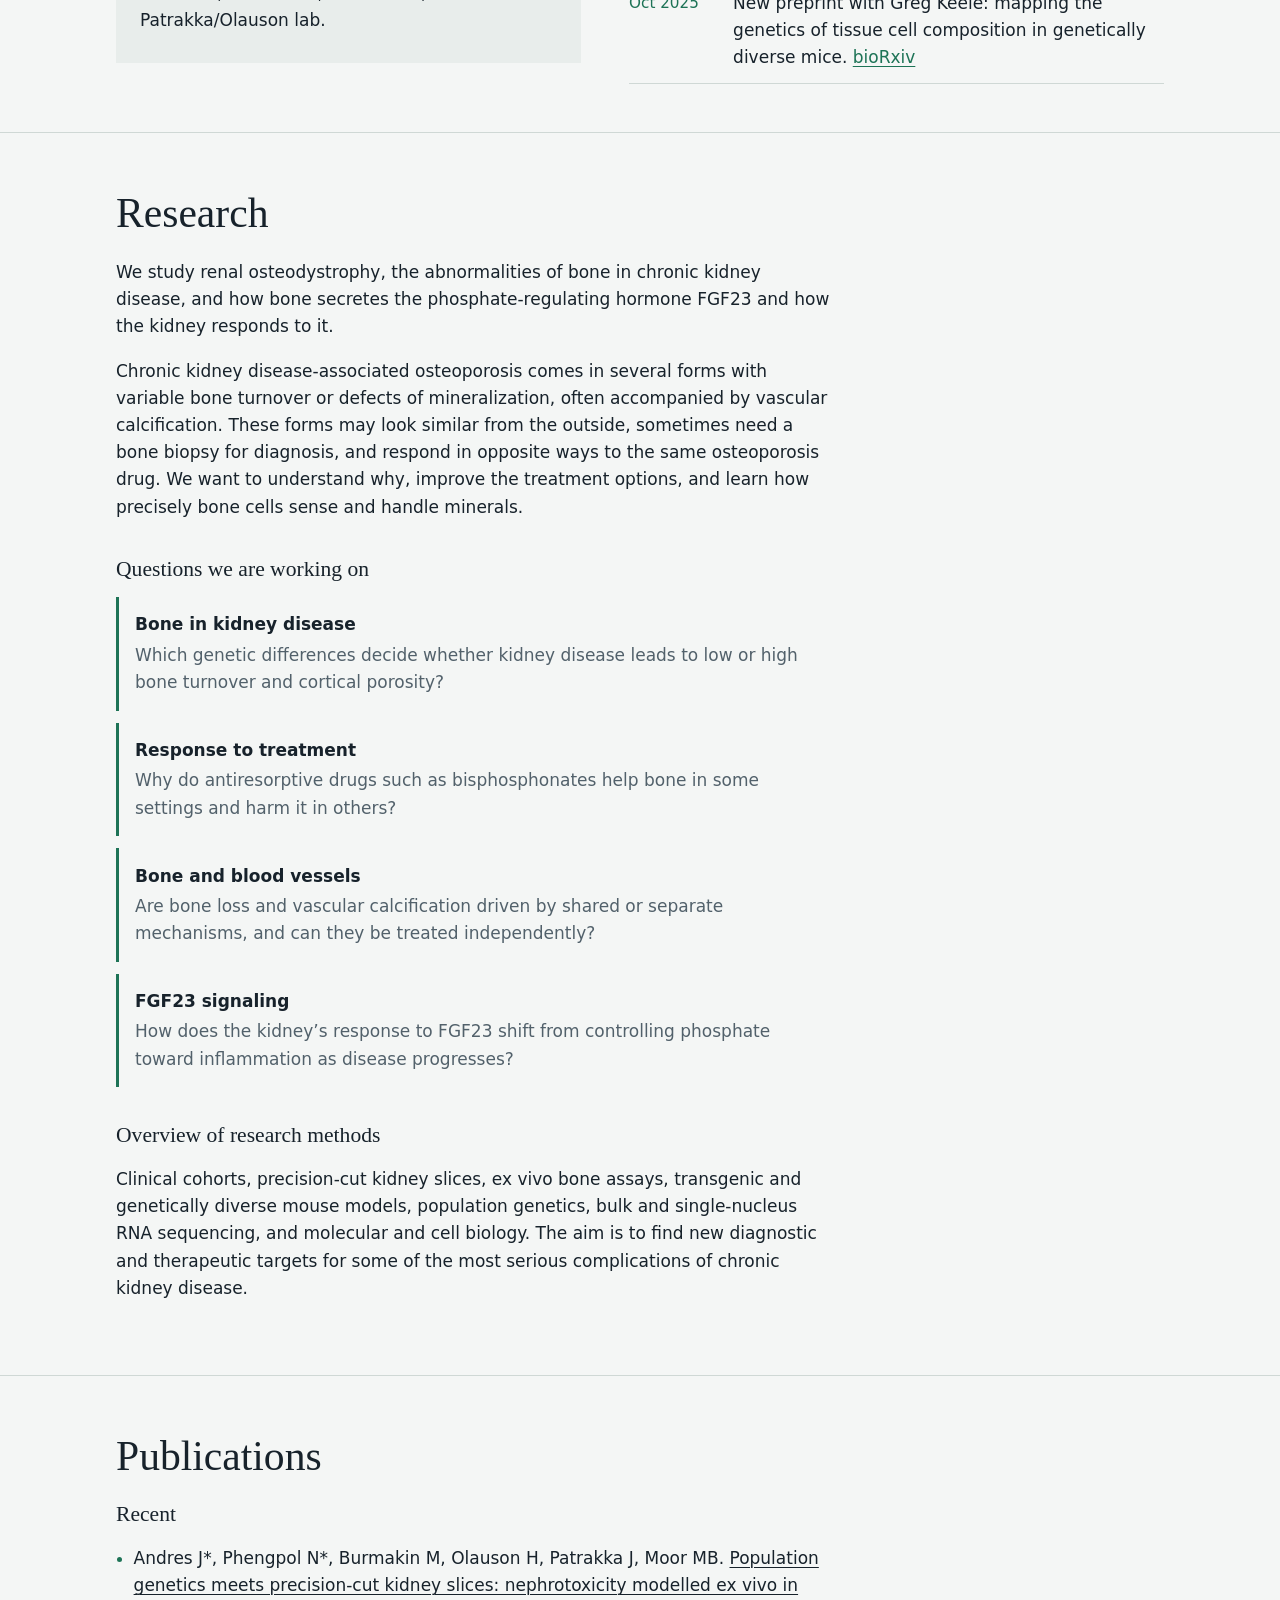
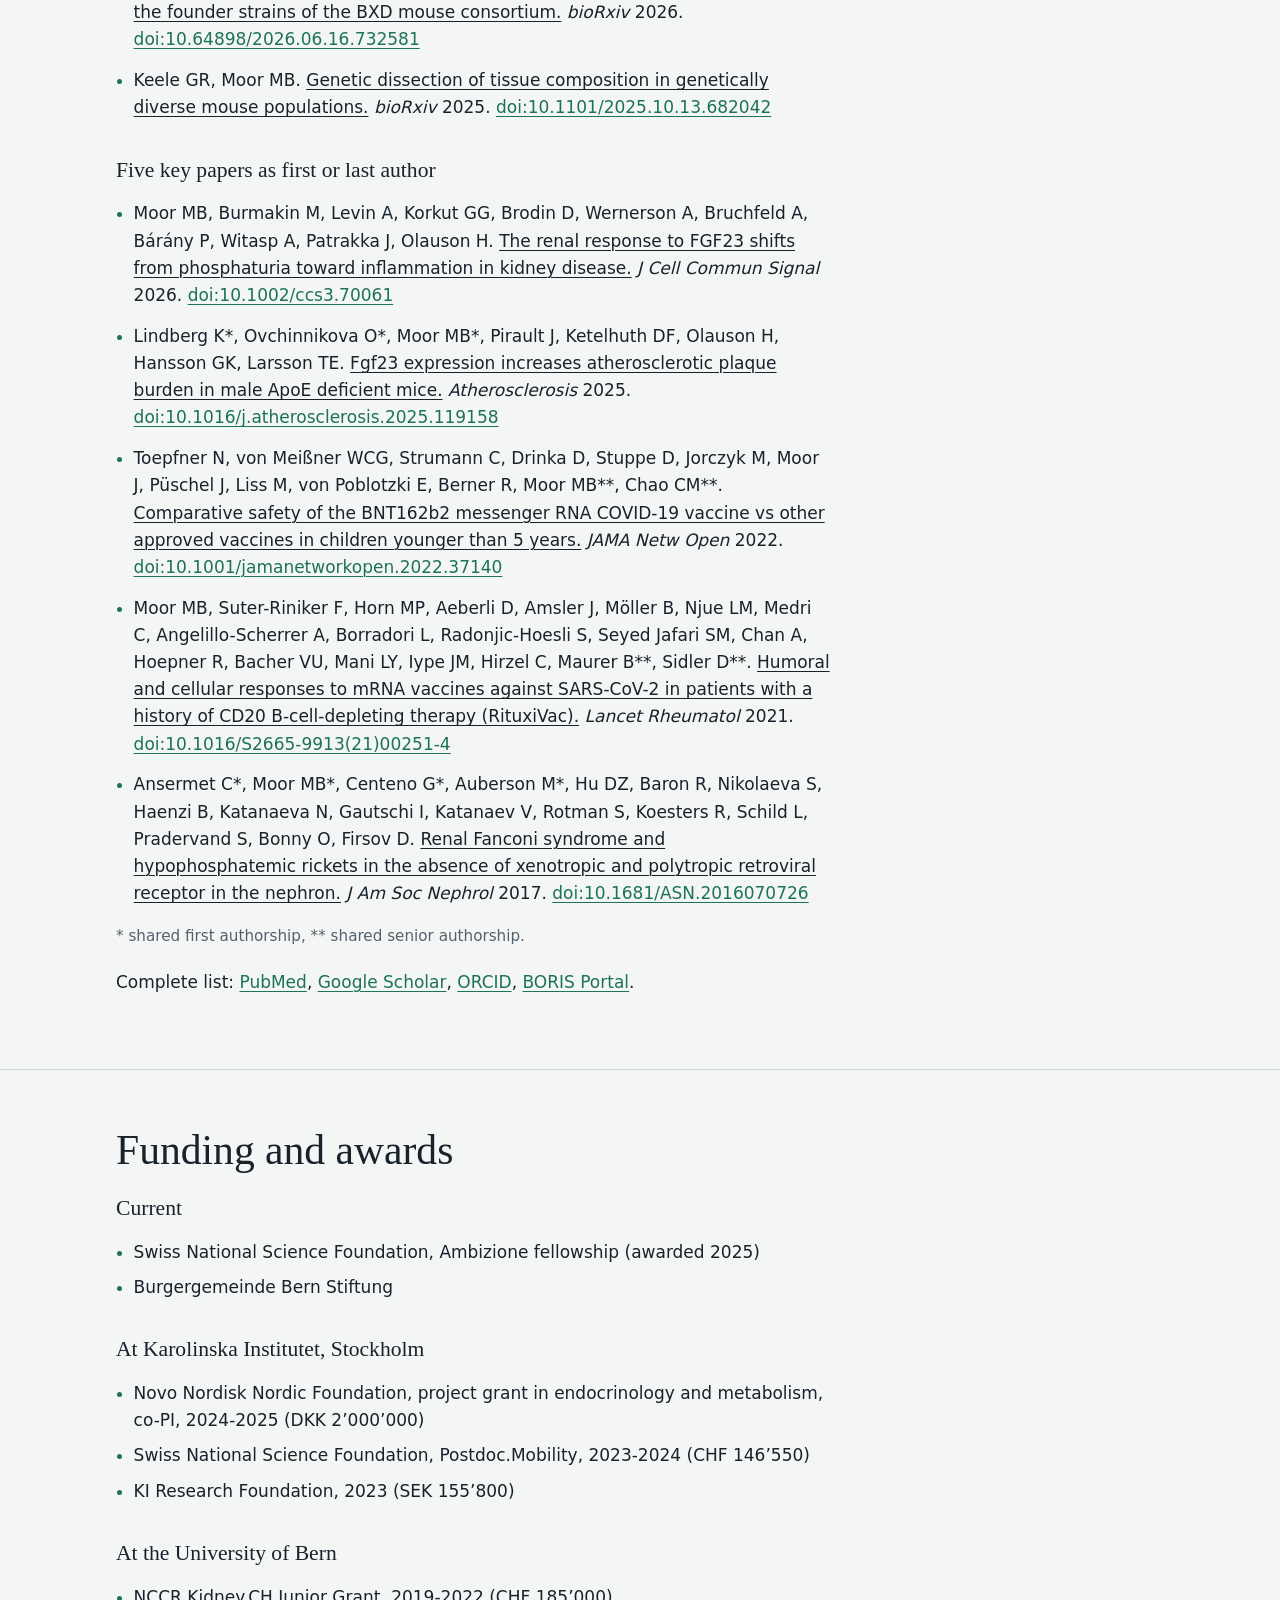
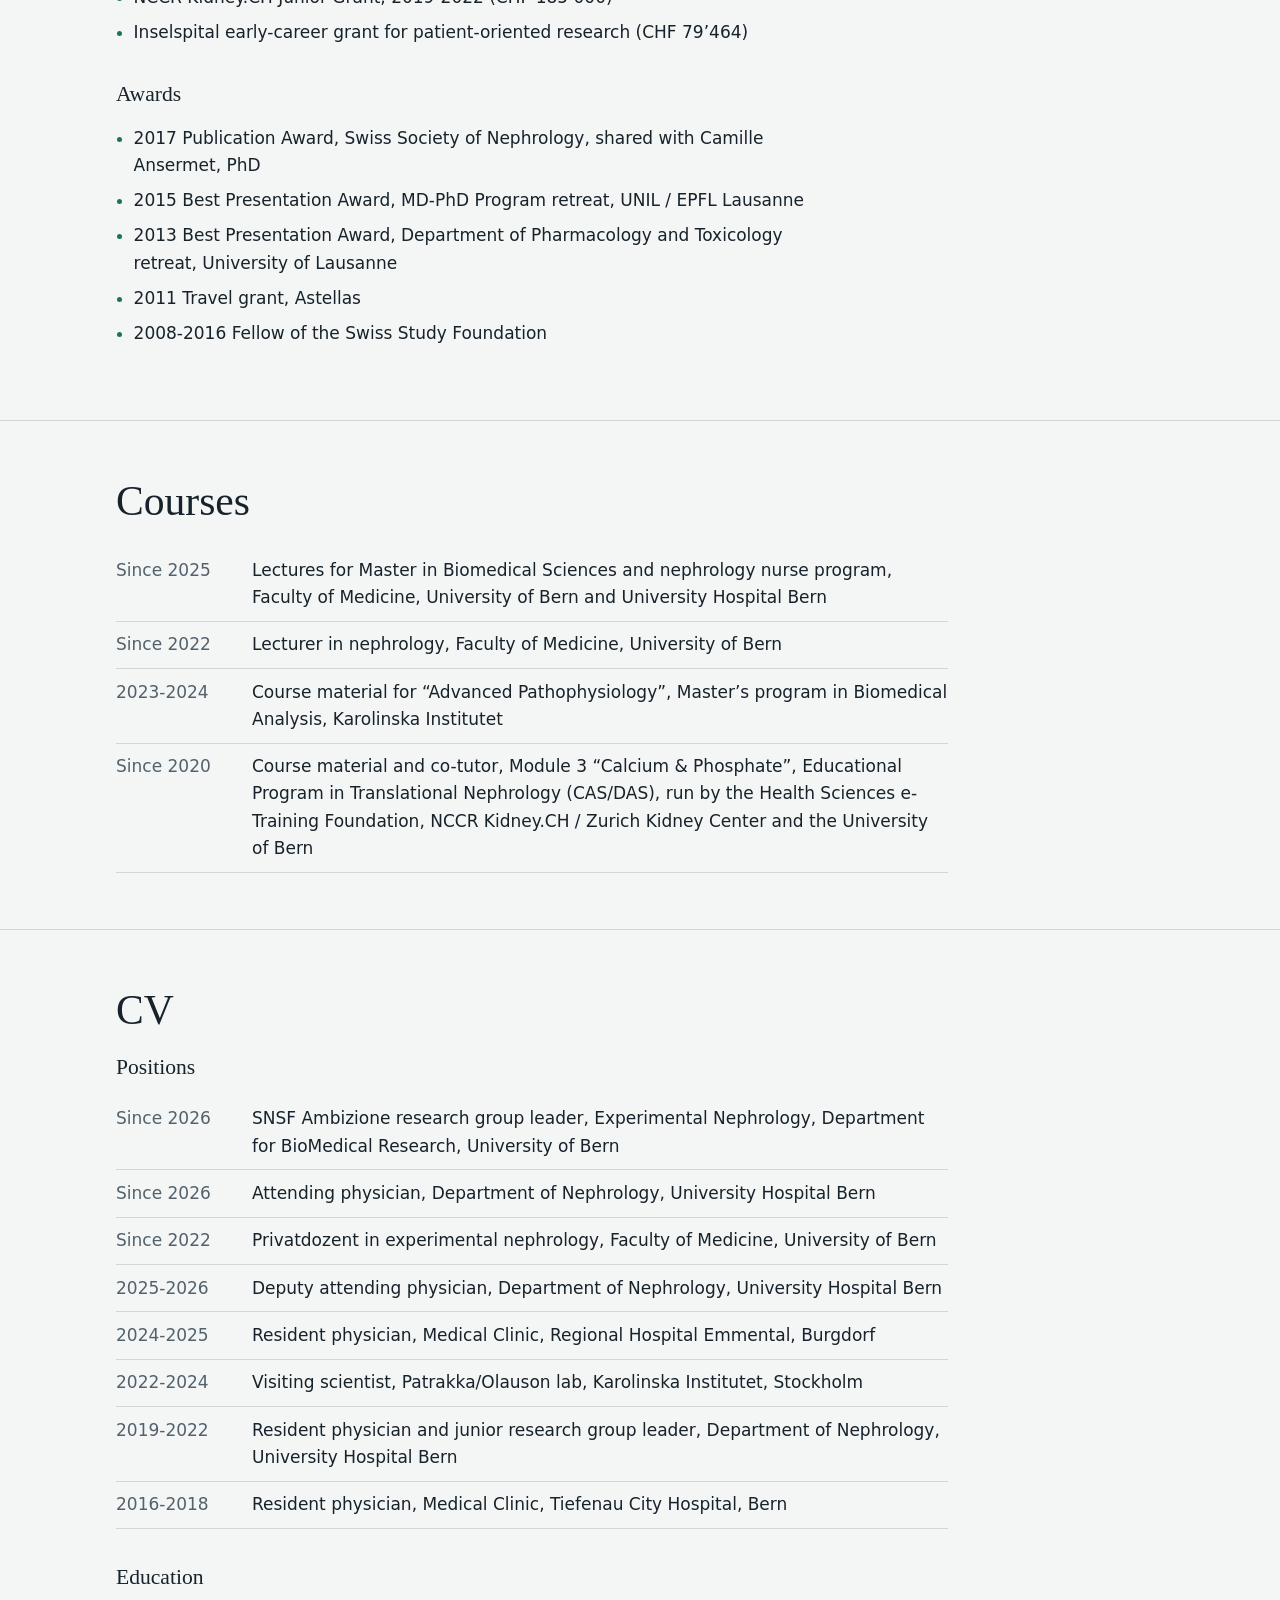
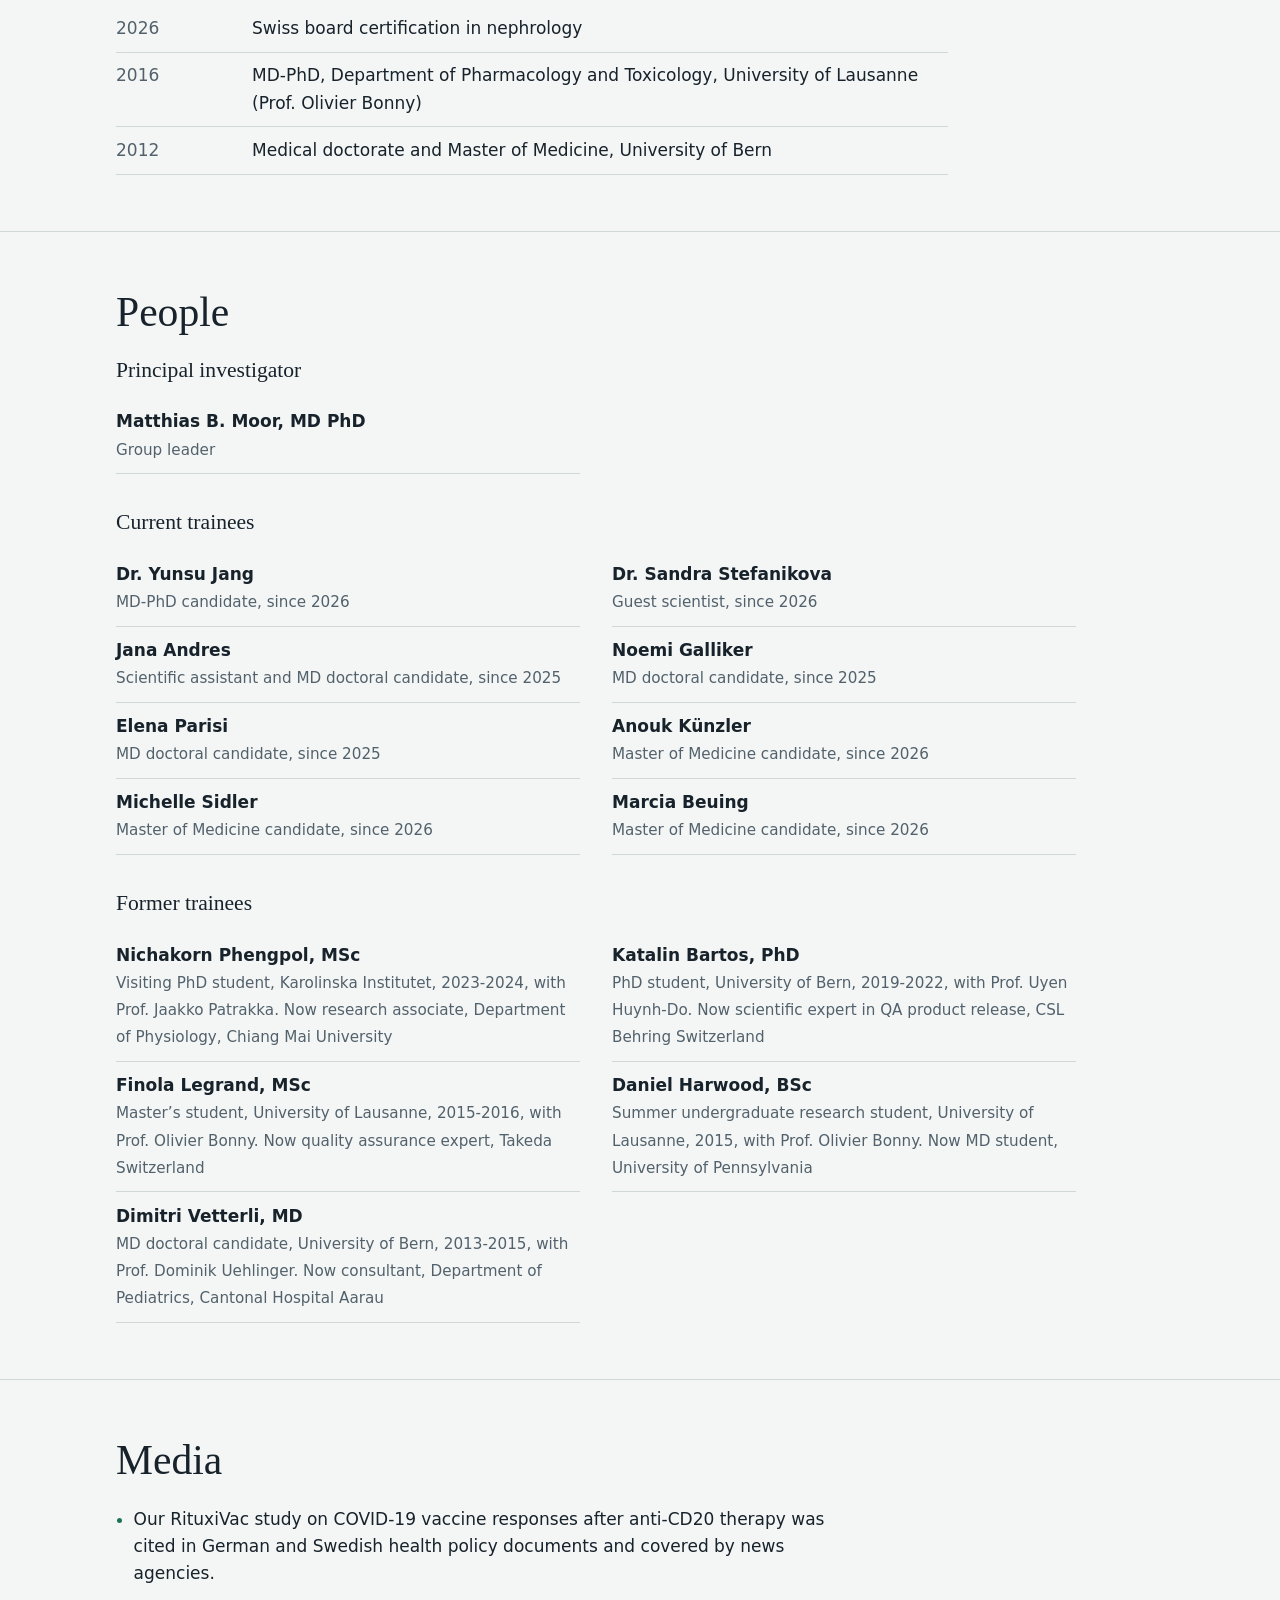
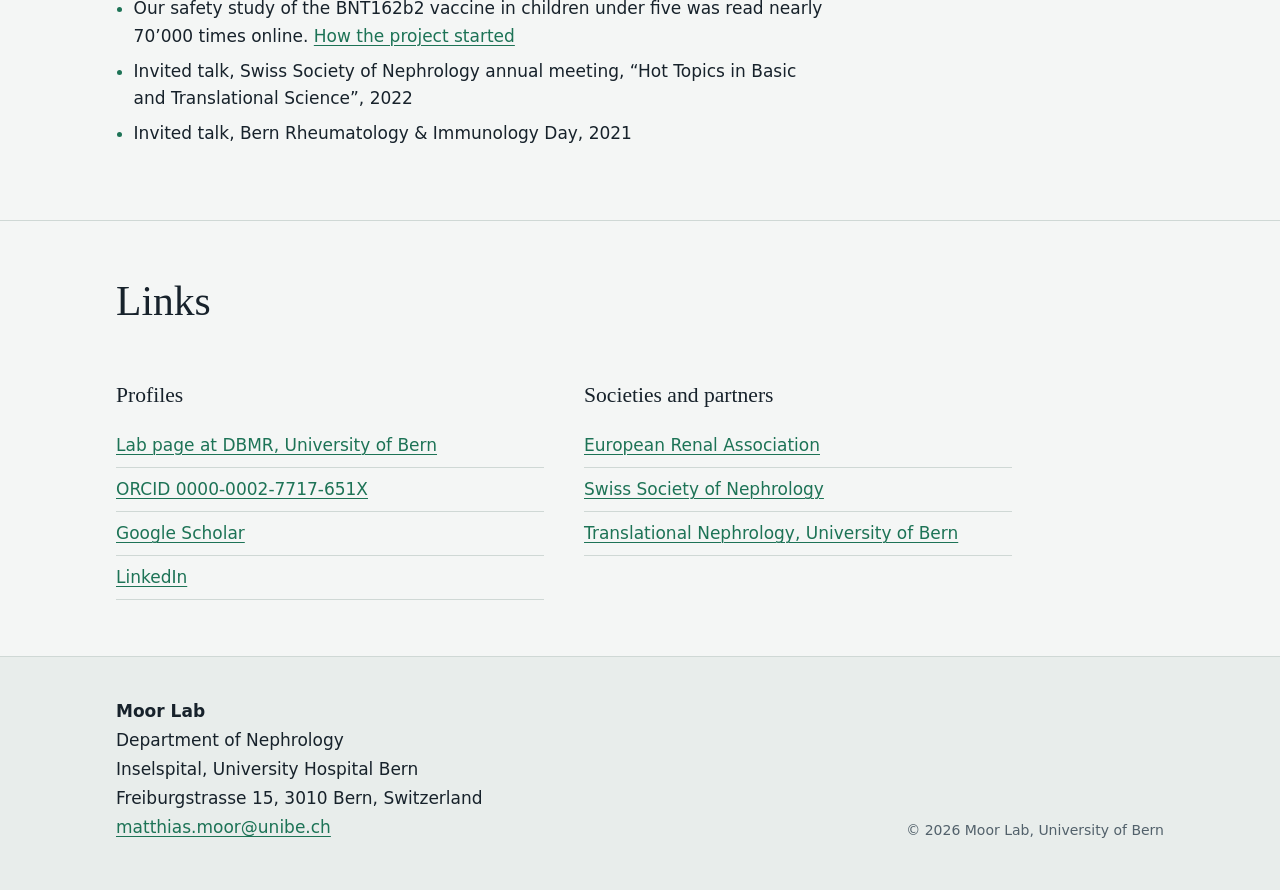
==== commit ce90e4b6: "Add files via upload" ====
--- a/index.html
+++ b/index.html
@@ -54,7 +54,7 @@
           <h2 class="h3">Matthias B. Moor, MD PhD</h2>
         </div>
         <p>Physician-scientist and nephrologist. SNSF Ambizione research group leader and attending physician at the Department of Nephrology, University Hospital Bern, starting in 2026. He runs a specialized clinic and bone biopsy program for kidney-related bone disease.</p>
-        <p>Medical degree from the University of Bern (2012), MD-PhD from the University of Lausanne (2016), Privatdozent in experimental nephrology at Bern (2022). Visiting scientist at Karolinska Institutet, Stockholm, 2022–2024, in the Patrakka/Olauson lab.</p>
+        <p>Medical degree from the University of Bern (2012), MD-PhD from the University of Lausanne (2016), Privatdozent in experimental nephrology at Bern (2022). Visiting scientist at Karolinska Institutet, Stockholm, 2022-2024, in the Patrakka/Olauson lab.</p>
       </div>
 
       <!-- NEWS: newest first. Edit in admin/ with "Add news item", or copy an <li> by hand. -->
@@ -76,7 +76,7 @@
     <div class="wrap">
       <h2 id="research-title">Research</h2>
       <p>We study renal osteodystrophy, the abnormalities of bone in chronic kidney disease, and how bone secretes the phosphate-regulating hormone FGF23 and how the kidney responds to it.</p>
-      <p>Kidney-related bone disease comes in forms that turn over too fast, too slowly, or fail to mineralize, often alongside calcification of the blood vessels. These forms look alike from the outside, usually need a bone biopsy to tell apart, and can respond in opposite ways to the same osteoporosis drug. We want to understand why, improve the treatment options, and learn how bone cells sense and handle phosphate.</p>
+      <p>Chronic kidney disease-associated osteoporosis comes in several forms with variable bone turnover or defects of mineralization, often accompanied by vascular calcification. These forms may look similar from the outside, sometimes need a bone biopsy for diagnosis, and respond in opposite ways to the same osteoporosis drug. We want to understand why, improve the treatment options, and learn how precisely bone cells sense and handle minerals.</p>
 
       <h3>Questions we are working on</h3>
       <dl class="questions">
@@ -128,14 +128,14 @@
 
       <h3>At Karolinska Institutet, Stockholm</h3>
       <ul class="plain">
-        <li>Novo Nordisk Nordic Foundation, project grant in endocrinology and metabolism, co-PI, 2024–2025 (DKK 2’000’000)</li>
-        <li>Swiss National Science Foundation, Postdoc.Mobility, 2023–2024 (CHF 146’550)</li>
+        <li>Novo Nordisk Nordic Foundation, project grant in endocrinology and metabolism, co-PI, 2024-2025 (DKK 2’000’000)</li>
+        <li>Swiss National Science Foundation, Postdoc.Mobility, 2023-2024 (CHF 146’550)</li>
         <li>KI Research Foundation, 2023 (SEK 155’800)</li>
       </ul>
 
       <h3>At the University of Bern</h3>
       <ul class="plain">
-        <li>NCCR Kidney.CH Junior Grant, 2019–2022 (CHF 185’000)</li>
+        <li>NCCR Kidney.CH Junior Grant, 2019-2022 (CHF 185’000)</li>
         <li>Inselspital early-career grant for patient-oriented research (CHF 79’464)</li>
       </ul>
 
@@ -145,7 +145,7 @@
         <li>2015 Best Presentation Award, MD-PhD Program retreat, UNIL / EPFL Lausanne</li>
         <li>2013 Best Presentation Award, Department of Pharmacology and Toxicology retreat, University of Lausanne</li>
         <li>2011 Travel grant, Astellas</li>
-        <li>2008–2016 Fellow of the Swiss Study Foundation</li>
+        <li>2008-2016 Fellow of the Swiss Study Foundation</li>
       </ul>
     </div>
   </section>
@@ -157,7 +157,7 @@
       <ul class="dated">
         <li><span class="when">Since 2025</span><span>Lectures for Master in Biomedical Sciences and nephrology nurse program, Faculty of Medicine, University of Bern and University Hospital Bern</span></li>
         <li><span class="when">Since 2022</span><span>Lecturer in nephrology, Faculty of Medicine, University of Bern</span></li>
-        <li><span class="when">2023–2024</span><span>Course material for “Advanced Pathophysiology”, Master’s program in Biomedical Analysis, Karolinska Institutet</span></li>
+        <li><span class="when">2023-2024</span><span>Course material for “Advanced Pathophysiology”, Master’s program in Biomedical Analysis, Karolinska Institutet</span></li>
         <li><span class="when">Since 2020</span><span>Course material and co-tutor, Module 3 “Calcium &amp; Phosphate”, Educational Program in Translational Nephrology (CAS/DAS), run by the Health Sciences e-Training Foundation, NCCR Kidney.CH / Zurich Kidney Center and the University of Bern</span></li>
       </ul>
     </div>
@@ -173,11 +173,11 @@
         <li><span class="when">Since 2026</span><span>SNSF Ambizione research group leader, Experimental Nephrology, Department for BioMedical Research, University of Bern</span></li>
         <li><span class="when">Since 2026</span><span>Attending physician, Department of Nephrology, University Hospital Bern</span></li>
         <li><span class="when">Since 2022</span><span>Privatdozent in experimental nephrology, Faculty of Medicine, University of Bern</span></li>
-        <li><span class="when">2025–2026</span><span>Deputy attending physician, Department of Nephrology, University Hospital Bern</span></li>
-        <li><span class="when">2024–2025</span><span>Resident physician, Medical Clinic, Regional Hospital Emmental, Burgdorf</span></li>
-        <li><span class="when">2022–2024</span><span>Visiting scientist, Patrakka/Olauson lab, Karolinska Institutet, Stockholm</span></li>
-        <li><span class="when">2019–2022</span><span>Resident physician and junior research group leader, Department of Nephrology, University Hospital Bern</span></li>
-        <li><span class="when">2016–2018</span><span>Resident physician, Medical Clinic, Tiefenau City Hospital, Bern</span></li>
+        <li><span class="when">2025-2026</span><span>Deputy attending physician, Department of Nephrology, University Hospital Bern</span></li>
+        <li><span class="when">2024-2025</span><span>Resident physician, Medical Clinic, Regional Hospital Emmental, Burgdorf</span></li>
+        <li><span class="when">2022-2024</span><span>Visiting scientist, Patrakka/Olauson lab, Karolinska Institutet, Stockholm</span></li>
+        <li><span class="when">2019-2022</span><span>Resident physician and junior research group leader, Department of Nephrology, University Hospital Bern</span></li>
+        <li><span class="when">2016-2018</span><span>Resident physician, Medical Clinic, Tiefenau City Hospital, Bern</span></li>
       </ul>
 
       <h3>Education</h3>
@@ -213,11 +213,11 @@
 
       <h3>Former trainees</h3>
       <ul class="people">
-        <li><strong>Nichakorn Phengpol, MSc</strong><span>Visiting PhD student, Karolinska Institutet, 2023–2024, with Prof. Jaakko Patrakka. Now research associate, Department of Physiology, Chiang Mai University</span></li>
-        <li><strong>Katalin Bartos, PhD</strong><span>PhD student, University of Bern, 2019–2022, with Prof. Uyen Huynh-Do. Now scientific expert in QA product release, CSL Behring Switzerland</span></li>
-        <li><strong>Finola Legrand, MSc</strong><span>Master’s student, University of Lausanne, 2015–2016, with Prof. Olivier Bonny. Now quality assurance expert, Takeda Switzerland</span></li>
+        <li><strong>Nichakorn Phengpol, MSc</strong><span>Visiting PhD student, Karolinska Institutet, 2023-2024, with Prof. Jaakko Patrakka. Now research associate, Department of Physiology, Chiang Mai University</span></li>
+        <li><strong>Katalin Bartos, PhD</strong><span>PhD student, University of Bern, 2019-2022, with Prof. Uyen Huynh-Do. Now scientific expert in QA product release, CSL Behring Switzerland</span></li>
+        <li><strong>Finola Legrand, MSc</strong><span>Master’s student, University of Lausanne, 2015-2016, with Prof. Olivier Bonny. Now quality assurance expert, Takeda Switzerland</span></li>
         <li><strong>Daniel Harwood, BSc</strong><span>Summer undergraduate research student, University of Lausanne, 2015, with Prof. Olivier Bonny. Now MD student, University of Pennsylvania</span></li>
-        <li><strong>Dimitri Vetterli, MD</strong><span>MD doctoral candidate, University of Bern, 2013–2015, with Prof. Dominik Uehlinger. Now consultant, Department of Pediatrics, Cantonal Hospital Aarau</span></li>
+        <li><strong>Dimitri Vetterli, MD</strong><span>MD doctoral candidate, University of Bern, 2013-2015, with Prof. Dominik Uehlinger. Now consultant, Department of Pediatrics, Cantonal Hospital Aarau</span></li>
       </ul>
     </div>
   </section>
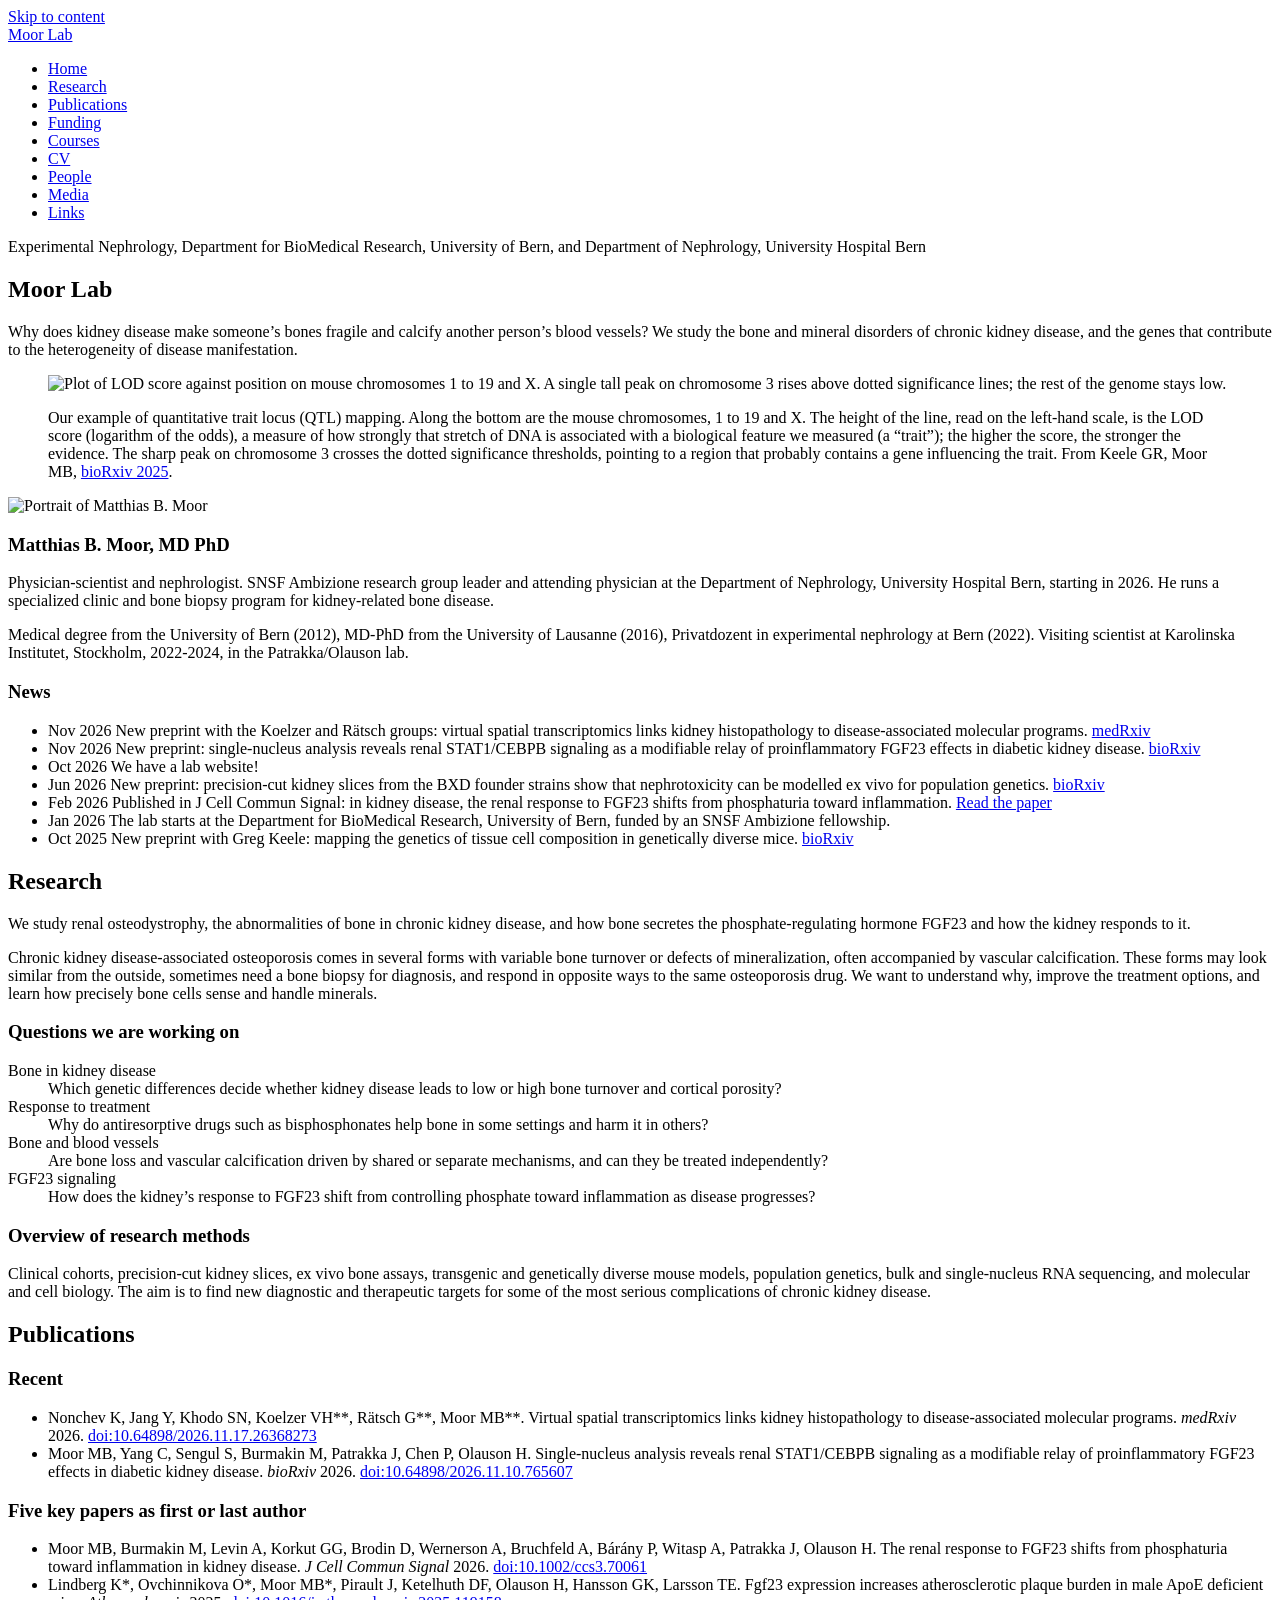
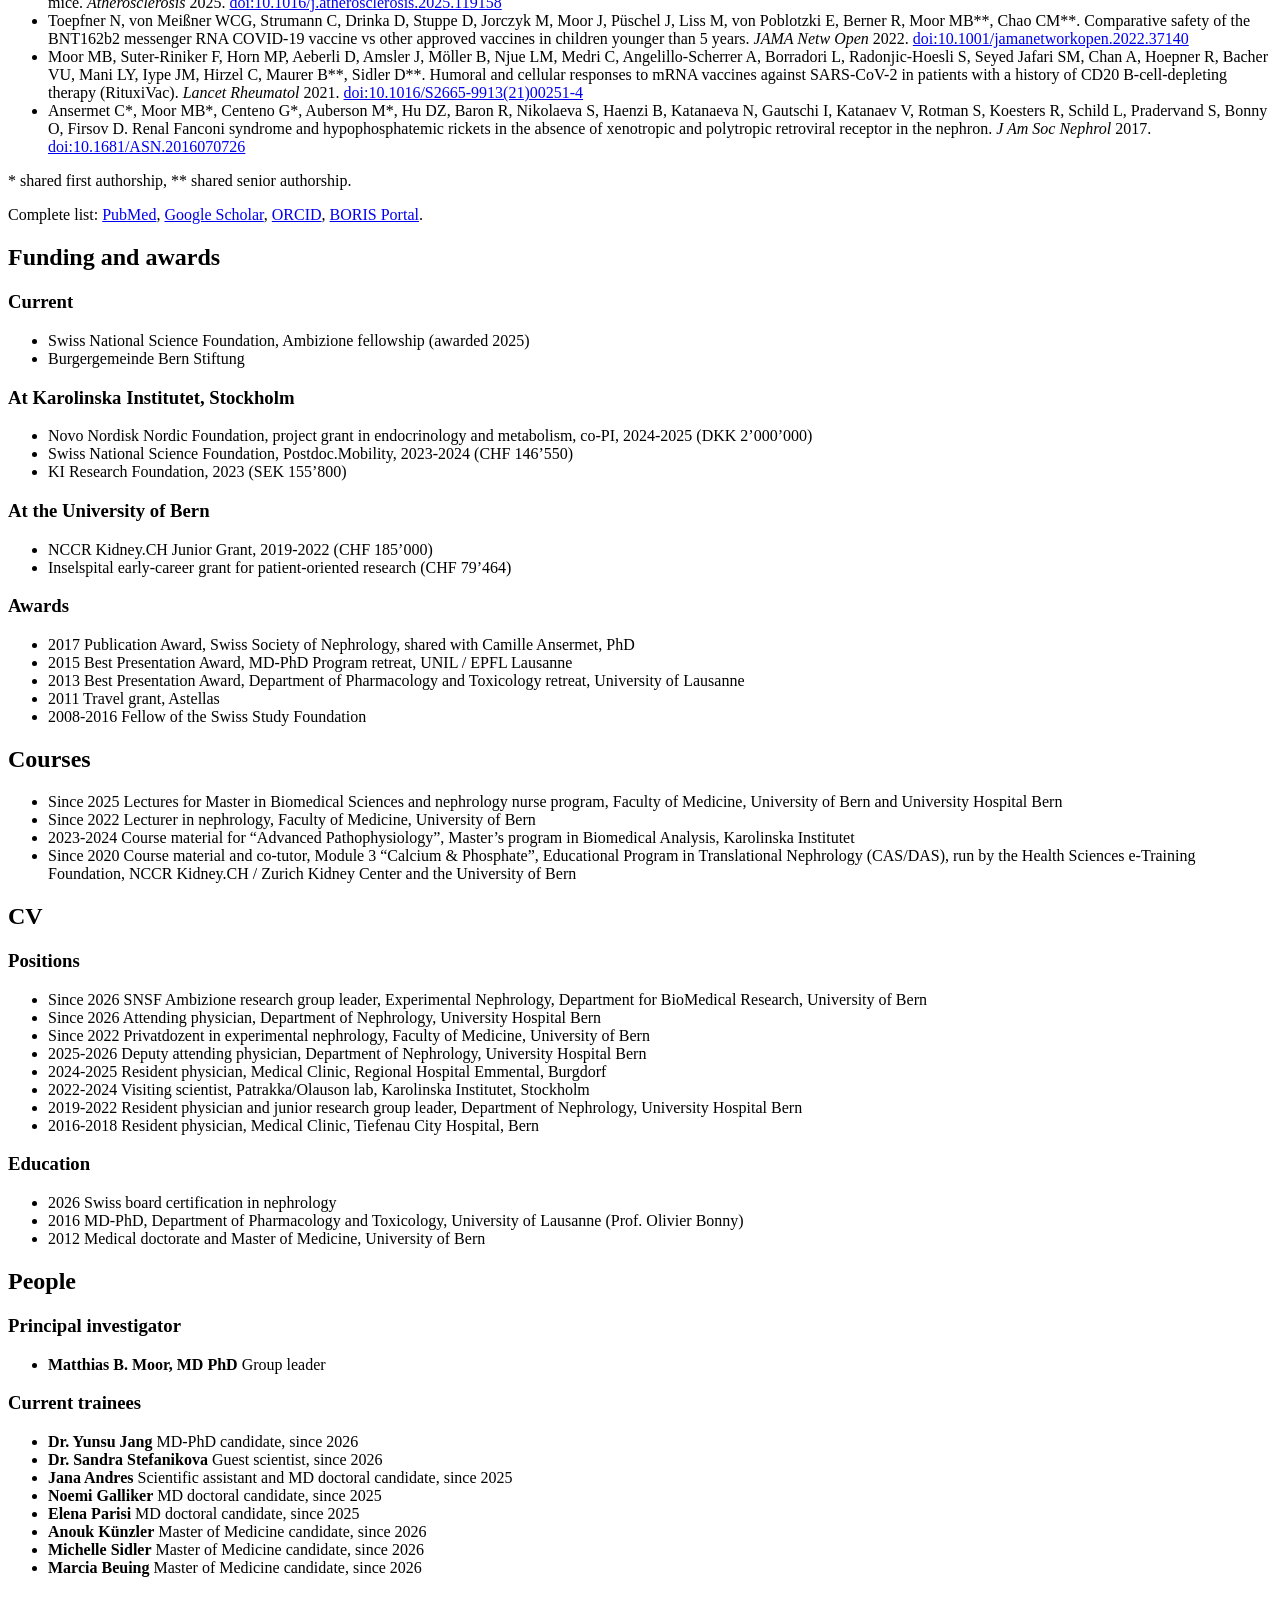
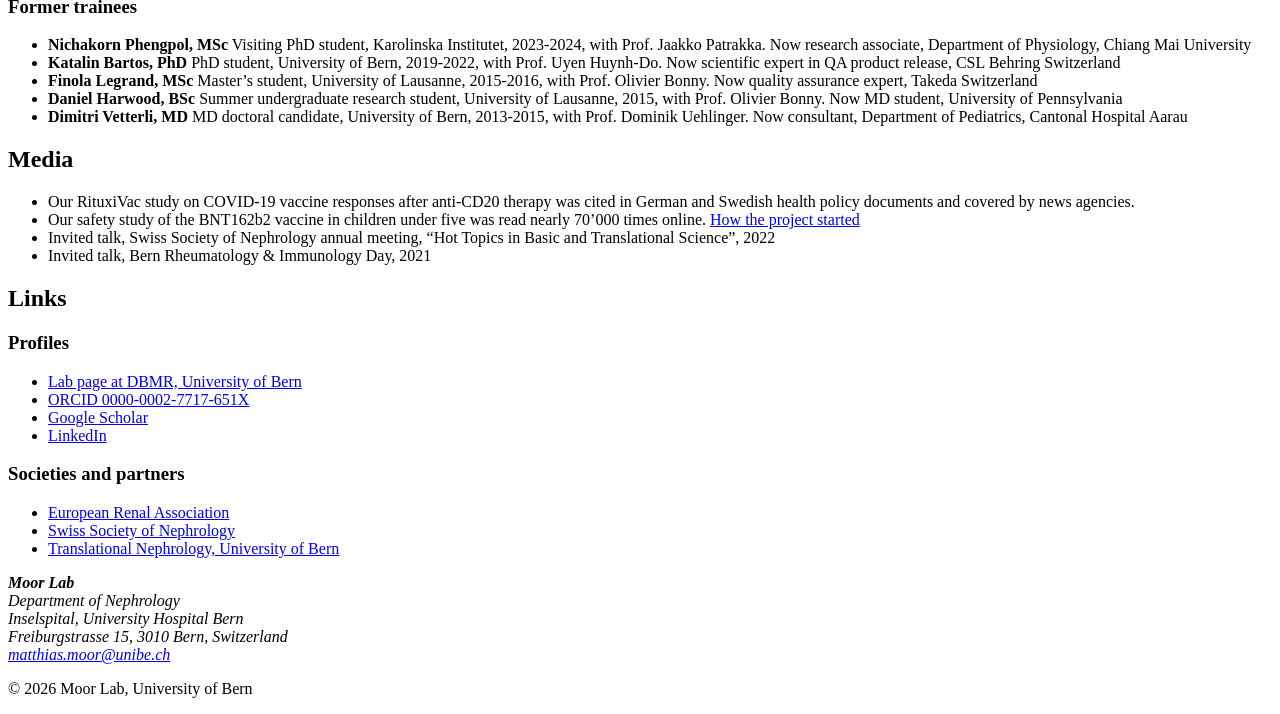
==== commit e83de879: "Add files via upload" ====
--- a/index.html
+++ b/index.html
@@ -1,18 +1,50 @@
-<!doctype html>
-<html lang="en">
-<head>
+<!DOCTYPE html>
+<html xmlns="http://www.w3.org/1999/xhtml" lang="en" xml:lang="en"><head>
+
 <meta charset="utf-8">
-<meta name="viewport" content="width=device-width, initial-scale=1">
+<meta name="generator" content="quarto-1.11.9">
+
+<meta name="viewport" content="width=device-width, initial-scale=1.0, user-scalable=yes">
+
+<meta name="description" content="The Moor Lab studies renal osteodystrophy, FGF23 signaling and the genetics of bone and mineral disorders in chronic kidney disease at the University of Bern.">
+
 <title>Moor Lab · Experimental Nephrology, University of Bern</title>
-<meta name="description" content="The Moor Lab studies renal osteodystrophy, FGF23 signaling and the genetics of bone and mineral disorders in chronic kidney disease at the University of Bern.">
+<style>
+/* Default styles provided by pandoc.
+** See https://pandoc.org/MANUAL.html#variables-for-html for config info.
+*/
+span.smallcaps{font-variant: small-caps;}
+div.columns{display: flex; gap: 1.5em;}
+div.column{flex: auto;}
+@media screen {
+div.columns{gap: min(4vw, 1.5em);}
+div.column{overflow-x: auto;}
+}
+div.hanging-indent{margin-left: 1.5em; text-indent: -1.5em;}
+ul.task-list{list-style: none;}
+ul.task-list li input[type="checkbox"] {
+  width: 0.8em;
+  margin: 0 0.8em 0.2em -1em; /* quarto-specific, see https://github.com/quarto-dev/quarto-cli/issues/4556 */ 
+  vertical-align: middle;
+}
+.display.math{display: block; text-align: center; margin: 0.5rem auto;}
+</style>
+
+
 <meta name="color-scheme" content="light dark">
+<link rel="icon" href="assets/favicon.svg" type="image/svg+xml">
 <meta property="og:title" content="Moor Lab · University of Bern">
 <meta property="og:description" content="Bone and mineral disorders in chronic kidney disease.">
 <meta property="og:type" content="website">
-<link rel="icon" href="assets/favicon.svg" type="image/svg+xml">
+
+
 <link rel="stylesheet" href="assets/styles.css">
 </head>
+
 <body>
+
+<!-- Top bar with the section menu.
+     To add a section: add a line here AND a "## Title {#id}" heading in index.qmd with the same id. -->
 <a class="skip" href="#research">Skip to content</a>
 
 <header class="top">
@@ -34,235 +66,281 @@
   </div>
 </header>
 
-<main>
-
-  <!-- HOME -->
-  <section id="home" class="hero" aria-labelledby="home-title">
-    <div class="wrap">
-      <p class="affil">Experimental Nephrology, Department for BioMedical Research, University of Bern, and Department of Nephrology, University Hospital Bern</p>
-      <h1 id="home-title">Moor Lab</h1>
-      <p class="lede">Why does kidney disease make someone’s bones fragile and calcify another person’s blood vessels? We study the bone and mineral disorders of chronic kidney disease, and the genes that contribute to the heterogeneity of disease manifestation.</p>
-    </div>
-    <figure class="wrap qtl-fig">
-      <img src="assets/img/qtl-mapping-example.jpg" width="1135" height="378" alt="Plot of LOD score against position on mouse chromosomes 1 to 19 and X. A single tall peak on chromosome 3 rises above dotted significance lines; the rest of the genome stays low." loading="eager" decoding="async">
-      <figcaption>Our example of quantitative trait locus (QTL) mapping. Along the bottom are the mouse chromosomes, 1 to 19 and X. The height of the line, read on the left-hand scale, is the LOD score (logarithm of the odds), a measure of how strongly that stretch of DNA is associated with a biological feature we measured (a “trait”); the higher the score, the stronger the evidence. The sharp peak on chromosome 3 crosses the dotted significance thresholds, pointing to a region that probably contains a gene influencing the trait. From Keele GR, Moor MB, <a href="https://www.biorxiv.org/content/10.1101/2025.10.13.682042v2.full">bioRxiv 2025</a>.</figcaption>
-    </figure>
-    <div class="wrap home-lower">
-      <div class="pi">
-        <div class="pi-head">
-          <img class="headshot" src="assets/img/matthias-moor.jpg" width="160" height="200" alt="Portrait of Matthias B. Moor" loading="lazy" decoding="async">
-          <h2 class="h3">Matthias B. Moor, MD PhD</h2>
-        </div>
-        <p>Physician-scientist and nephrologist. SNSF Ambizione research group leader and attending physician at the Department of Nephrology, University Hospital Bern, starting in 2026. He runs a specialized clinic and bone biopsy program for kidney-related bone disease.</p>
-        <p>Medical degree from the University of Bern (2012), MD-PhD from the University of Lausanne (2016), Privatdozent in experimental nephrology at Bern (2022). Visiting scientist at Karolinska Institutet, Stockholm, 2022-2024, in the Patrakka/Olauson lab.</p>
-      </div>
-
-      <!-- NEWS: newest first. Edit in admin/ with "Add news item", or copy an <li> by hand. -->
-      <div class="news" id="news">
-        <h2 class="h3">News</h2>
-        <ul class="news-list">
-          <li><span class="when">Oct 2026</span><p>We have a lab website!</p></li>
-          <li><span class="when">Jun 2026</span><p>New preprint: precision-cut kidney slices from the BXD founder strains show that nephrotoxicity can be modelled ex vivo for population genetics. <a href="https://doi.org/10.64898/2026.06.16.732581">bioRxiv</a></p></li>
-          <li><span class="when">Feb 2026</span><p>Published in J Cell Commun Signal: in kidney disease, the renal response to FGF23 shifts from phosphaturia toward inflammation. <a href="https://doi.org/10.1002/ccs3.70061">Read the paper</a></p></li>
-          <li><span class="when">Jan 2026</span><p>The lab starts at the Department for BioMedical Research, University of Bern, funded by an SNSF Ambizione fellowship.</p></li>
-          <li><span class="when">Oct 2025</span><p>New preprint with Greg Keele: mapping the genetics of tissue cell composition in genetically diverse mice. <a href="https://doi.org/10.1101/2025.10.13.682042">bioRxiv</a></p></li>
-        </ul>
-      </div>
-    </div>
-  </section>
-
-  <!-- RESEARCH -->
-  <section id="research" class="block" aria-labelledby="research-title">
-    <div class="wrap">
-      <h2 id="research-title">Research</h2>
-      <p>We study renal osteodystrophy, the abnormalities of bone in chronic kidney disease, and how bone secretes the phosphate-regulating hormone FGF23 and how the kidney responds to it.</p>
-      <p>Chronic kidney disease-associated osteoporosis comes in several forms with variable bone turnover or defects of mineralization, often accompanied by vascular calcification. These forms may look similar from the outside, sometimes need a bone biopsy for diagnosis, and respond in opposite ways to the same osteoporosis drug. We want to understand why, improve the treatment options, and learn how precisely bone cells sense and handle minerals.</p>
-
-      <h3>Questions we are working on</h3>
-      <dl class="questions">
-        <div><dt>Bone in kidney disease</dt><dd>Which genetic differences decide whether kidney disease leads to low or high bone turnover and cortical porosity?</dd></div>
-        <div><dt>Response to treatment</dt><dd>Why do antiresorptive drugs such as bisphosphonates help bone in some settings and harm it in others?</dd></div>
-        <div><dt>Bone and blood vessels</dt><dd>Are bone loss and vascular calcification driven by shared or separate mechanisms, and can they be treated independently?</dd></div>
-        <div><dt>FGF23 signaling</dt><dd>How does the kidney’s response to FGF23 shift from controlling phosphate toward inflammation as disease progresses?</dd></div>
-      </dl>
-
-      <h3>Overview of research methods</h3>
-      <p>Clinical cohorts, precision-cut kidney slices, ex vivo bone assays, transgenic and genetically diverse mouse models, population genetics, bulk and single-nucleus RNA sequencing, and molecular and cell biology. The aim is to find new diagnostic and therapeutic targets for some of the most serious complications of chronic kidney disease.</p>
-    </div>
-  </section>
-
-  <!-- PUBLICATIONS -->
-  <section id="publications" class="block" aria-labelledby="pubs-title">
-    <div class="wrap">
-      <h2 id="pubs-title">Publications</h2>
-
-      <h3>Recent</h3>
-      <ul class="pubs">
-        <li>Andres J*, Phengpol N*, Burmakin M, Olauson H, Patrakka J, Moor MB. <span class="title">Population genetics meets precision-cut kidney slices: nephrotoxicity modelled ex vivo in the founder strains of the BXD mouse consortium.</span> <cite>bioRxiv</cite> 2026. <a href="https://doi.org/10.64898/2026.06.16.732581">doi:10.64898/2026.06.16.732581</a></li>
-        <li>Keele GR, Moor MB. <span class="title">Genetic dissection of tissue composition in genetically diverse mouse populations.</span> <cite>bioRxiv</cite> 2025. <a href="https://doi.org/10.1101/2025.10.13.682042">doi:10.1101/2025.10.13.682042</a></li>
-      </ul>
-
-      <h3>Five key papers as first or last author</h3>
-      <ul class="pubs">
-        <li>Moor MB, Burmakin M, Levin A, Korkut GG, Brodin D, Wernerson A, Bruchfeld A, Bárány P, Witasp A, Patrakka J, Olauson H. <span class="title">The renal response to FGF23 shifts from phosphaturia toward inflammation in kidney disease.</span> <cite>J Cell Commun Signal</cite> 2026. <a href="https://doi.org/10.1002/ccs3.70061">doi:10.1002/ccs3.70061</a></li>
-        <li>Lindberg K*, Ovchinnikova O*, Moor MB*, Pirault J, Ketelhuth DF, Olauson H, Hansson GK, Larsson TE. <span class="title">Fgf23 expression increases atherosclerotic plaque burden in male ApoE deficient mice.</span> <cite>Atherosclerosis</cite> 2025. <a href="https://doi.org/10.1016/j.atherosclerosis.2025.119158">doi:10.1016/j.atherosclerosis.2025.119158</a></li>
-        <li>Toepfner N, von Meißner WCG, Strumann C, Drinka D, Stuppe D, Jorczyk M, Moor J, Püschel J, Liss M, von Poblotzki E, Berner R, Moor MB**, Chao CM**. <span class="title">Comparative safety of the BNT162b2 messenger RNA COVID-19 vaccine vs other approved vaccines in children younger than 5 years.</span> <cite>JAMA Netw Open</cite> 2022. <a href="https://doi.org/10.1001/jamanetworkopen.2022.37140">doi:10.1001/jamanetworkopen.2022.37140</a></li>
-        <li>Moor MB, Suter-Riniker F, Horn MP, Aeberli D, Amsler J, Möller B, Njue LM, Medri C, Angelillo-Scherrer A, Borradori L, Radonjic-Hoesli S, Seyed Jafari SM, Chan A, Hoepner R, Bacher VU, Mani LY, Iype JM, Hirzel C, Maurer B**, Sidler D**. <span class="title">Humoral and cellular responses to mRNA vaccines against SARS-CoV-2 in patients with a history of CD20 B-cell-depleting therapy (RituxiVac).</span> <cite>Lancet Rheumatol</cite> 2021. <a href="https://doi.org/10.1016/S2665-9913(21)00251-4">doi:10.1016/S2665-9913(21)00251-4</a></li>
-        <li>Ansermet C*, Moor MB*, Centeno G*, Auberson M*, Hu DZ, Baron R, Nikolaeva S, Haenzi B, Katanaeva N, Gautschi I, Katanaev V, Rotman S, Koesters R, Schild L, Pradervand S, Bonny O, Firsov D. <span class="title">Renal Fanconi syndrome and hypophosphatemic rickets in the absence of xenotropic and polytropic retroviral receptor in the nephron.</span> <cite>J Am Soc Nephrol</cite> 2017. <a href="https://doi.org/10.1681/ASN.2016070726">doi:10.1681/ASN.2016070726</a></li>
-      </ul>
-      <p class="note">* shared first authorship, ** shared senior authorship.</p>
-      <p class="more">Complete list: <a href="https://pubmed.ncbi.nlm.nih.gov/?term=moor+MB+OR+matthias+moor&amp;sort=date">PubMed</a>, <a href="https://scholar.google.com/citations?user=Ltpq-x8AAAAJ">Google Scholar</a>, <a href="https://orcid.org/0000-0002-7717-651X">ORCID</a>, <a href="https://www.dbmr.unibe.ch/research/research_programs/moor_lab/boris_portal_publications/index_eng.html">BORIS Portal</a>.</p>
-    </div>
-  </section>
-
-  <!-- FUNDING -->
-  <section id="funding" class="block" aria-labelledby="funding-title">
-    <div class="wrap">
-      <h2 id="funding-title">Funding and awards</h2>
-
-      <h3>Current</h3>
-      <ul class="plain">
-        <li>Swiss National Science Foundation, Ambizione fellowship (awarded 2025)</li>
-        <li>Burgergemeinde Bern Stiftung</li>
-      </ul>
-
-      <h3>At Karolinska Institutet, Stockholm</h3>
-      <ul class="plain">
-        <li>Novo Nordisk Nordic Foundation, project grant in endocrinology and metabolism, co-PI, 2024-2025 (DKK 2’000’000)</li>
-        <li>Swiss National Science Foundation, Postdoc.Mobility, 2023-2024 (CHF 146’550)</li>
-        <li>KI Research Foundation, 2023 (SEK 155’800)</li>
-      </ul>
-
-      <h3>At the University of Bern</h3>
-      <ul class="plain">
-        <li>NCCR Kidney.CH Junior Grant, 2019-2022 (CHF 185’000)</li>
-        <li>Inselspital early-career grant for patient-oriented research (CHF 79’464)</li>
-      </ul>
-
-      <h3>Awards</h3>
-      <ul class="plain">
-        <li>2017 Publication Award, Swiss Society of Nephrology, shared with Camille Ansermet, PhD</li>
-        <li>2015 Best Presentation Award, MD-PhD Program retreat, UNIL / EPFL Lausanne</li>
-        <li>2013 Best Presentation Award, Department of Pharmacology and Toxicology retreat, University of Lausanne</li>
-        <li>2011 Travel grant, Astellas</li>
-        <li>2008-2016 Fellow of the Swiss Study Foundation</li>
-      </ul>
-    </div>
-  </section>
-
-  <!-- COURSES -->
-  <section id="courses" class="block" aria-labelledby="courses-title">
-    <div class="wrap">
-      <h2 id="courses-title">Courses</h2>
-      <ul class="dated">
-        <li><span class="when">Since 2025</span><span>Lectures for Master in Biomedical Sciences and nephrology nurse program, Faculty of Medicine, University of Bern and University Hospital Bern</span></li>
-        <li><span class="when">Since 2022</span><span>Lecturer in nephrology, Faculty of Medicine, University of Bern</span></li>
-        <li><span class="when">2023-2024</span><span>Course material for “Advanced Pathophysiology”, Master’s program in Biomedical Analysis, Karolinska Institutet</span></li>
-        <li><span class="when">Since 2020</span><span>Course material and co-tutor, Module 3 “Calcium &amp; Phosphate”, Educational Program in Translational Nephrology (CAS/DAS), run by the Health Sciences e-Training Foundation, NCCR Kidney.CH / Zurich Kidney Center and the University of Bern</span></li>
-      </ul>
-    </div>
-  </section>
-
-  <!-- CV -->
-  <section id="cv" class="block" aria-labelledby="cv-title">
-    <div class="wrap">
-      <h2 id="cv-title">CV</h2>
-
-      <h3>Positions</h3>
-      <ul class="dated">
-        <li><span class="when">Since 2026</span><span>SNSF Ambizione research group leader, Experimental Nephrology, Department for BioMedical Research, University of Bern</span></li>
-        <li><span class="when">Since 2026</span><span>Attending physician, Department of Nephrology, University Hospital Bern</span></li>
-        <li><span class="when">Since 2022</span><span>Privatdozent in experimental nephrology, Faculty of Medicine, University of Bern</span></li>
-        <li><span class="when">2025-2026</span><span>Deputy attending physician, Department of Nephrology, University Hospital Bern</span></li>
-        <li><span class="when">2024-2025</span><span>Resident physician, Medical Clinic, Regional Hospital Emmental, Burgdorf</span></li>
-        <li><span class="when">2022-2024</span><span>Visiting scientist, Patrakka/Olauson lab, Karolinska Institutet, Stockholm</span></li>
-        <li><span class="when">2019-2022</span><span>Resident physician and junior research group leader, Department of Nephrology, University Hospital Bern</span></li>
-        <li><span class="when">2016-2018</span><span>Resident physician, Medical Clinic, Tiefenau City Hospital, Bern</span></li>
-      </ul>
-
-      <h3>Education</h3>
-      <ul class="dated">
-        <li><span class="when">2026</span><span>Swiss board certification in nephrology</span></li>
-        <li><span class="when">2016</span><span>MD-PhD, Department of Pharmacology and Toxicology, University of Lausanne (Prof. Olivier Bonny)</span></li>
-        <li><span class="when">2012</span><span>Medical doctorate and Master of Medicine, University of Bern</span></li>
-      </ul>
-    </div>
-  </section>
-
-  <!-- PEOPLE -->
-  <section id="people" class="block" aria-labelledby="people-title">
-    <div class="wrap">
-      <h2 id="people-title">People</h2>
-
-      <h3>Principal investigator</h3>
-      <ul class="people">
-        <li><strong>Matthias B. Moor, MD PhD</strong><span>Group leader</span></li>
-      </ul>
-
-      <h3>Current trainees</h3>
-      <ul class="people">
-        <li><strong>Dr. Yunsu Jang</strong><span>MD-PhD candidate, since 2026</span></li>
-        <li><strong>Dr. Sandra Stefanikova</strong><span>Guest scientist, since 2026</span></li>
-        <li><strong>Jana Andres</strong><span>Scientific assistant and MD doctoral candidate, since 2025</span></li>
-        <li><strong>Noemi Galliker</strong><span>MD doctoral candidate, since 2025</span></li>
-        <li><strong>Elena Parisi</strong><span>MD doctoral candidate, since 2025</span></li>
-        <li><strong>Anouk Künzler</strong><span>Master of Medicine candidate, since 2026</span></li>
-        <li><strong>Michelle Sidler</strong><span>Master of Medicine candidate, since 2026</span></li>
-        <li><strong>Marcia Beuing</strong><span>Master of Medicine candidate, since 2026</span></li>
-      </ul>
-
-      <h3>Former trainees</h3>
-      <ul class="people">
-        <li><strong>Nichakorn Phengpol, MSc</strong><span>Visiting PhD student, Karolinska Institutet, 2023-2024, with Prof. Jaakko Patrakka. Now research associate, Department of Physiology, Chiang Mai University</span></li>
-        <li><strong>Katalin Bartos, PhD</strong><span>PhD student, University of Bern, 2019-2022, with Prof. Uyen Huynh-Do. Now scientific expert in QA product release, CSL Behring Switzerland</span></li>
-        <li><strong>Finola Legrand, MSc</strong><span>Master’s student, University of Lausanne, 2015-2016, with Prof. Olivier Bonny. Now quality assurance expert, Takeda Switzerland</span></li>
-        <li><strong>Daniel Harwood, BSc</strong><span>Summer undergraduate research student, University of Lausanne, 2015, with Prof. Olivier Bonny. Now MD student, University of Pennsylvania</span></li>
-        <li><strong>Dimitri Vetterli, MD</strong><span>MD doctoral candidate, University of Bern, 2013-2015, with Prof. Dominik Uehlinger. Now consultant, Department of Pediatrics, Cantonal Hospital Aarau</span></li>
-      </ul>
-    </div>
-  </section>
-
-  <!-- MEDIA -->
-  <section id="media" class="block" aria-labelledby="media-title">
-    <div class="wrap">
-      <h2 id="media-title">Media</h2>
-      <ul class="plain">
-        <li>Our RituxiVac study on COVID-19 vaccine responses after anti-CD20 therapy was cited in German and Swedish health policy documents and covered by news agencies.</li>
-        <li>Our safety study of the BNT162b2 vaccine in children under five was read nearly 70’000 times online. <a href="https://lnkd.in/p/eaWkfexY">How the project started</a></li>
-        <li>Invited talk, Swiss Society of Nephrology annual meeting, “Hot Topics in Basic and Translational Science”, 2022</li>
-        <li>Invited talk, Bern Rheumatology &amp; Immunology Day, 2021</li>
-      </ul>
-    </div>
-  </section>
-
-  <!-- LINKS -->
-  <section id="links" class="block" aria-labelledby="links-title">
-    <div class="wrap">
-      <h2 id="links-title">Links</h2>
-      <div class="link-grid">
-        <div>
-          <h3>Profiles</h3>
-          <ul class="links">
-            <li><a href="https://www.dbmr.unibe.ch/research/research_programs/moor_lab/index_eng.html">Lab page at DBMR, University of Bern</a></li>
-            <li><a href="https://orcid.org/0000-0002-7717-651X">ORCID 0000-0002-7717-651X</a></li>
-            <li><a href="https://scholar.google.com/citations?user=Ltpq-x8AAAAJ">Google Scholar</a></li>
-            <li><a href="https://www.linkedin.com/in/matthias-b-moor-4852666b/?locale=en_US">LinkedIn</a></li>
-          </ul>
-        </div>
-        <div>
-          <h3>Societies and partners</h3>
-          <ul class="links">
-            <li><a href="https://www.era-online.org/">European Renal Association</a></li>
-            <li><a href="https://www.swissnephrology.ch/">Swiss Society of Nephrology</a></li>
-            <li><a href="https://www.nephrologie.unibe.ch/">Translational Nephrology, University of Bern</a></li>
-          </ul>
-        </div>
-      </div>
-    </div>
-  </section>
-
-</main>
-
+
+
+
+<!--
+  HOW THIS FILE WORKS
+  - Write plain text. A blank line starts a new paragraph.
+  - "## Title {#id}" starts a new section; the id must match the menu in _includes/header.html.
+  - "### Title" is a sub-heading inside a section.
+  - "- " starts a list item.  *text* = italic,  **text** = bold,  [text](https://...) = link.
+  - Lines starting with ::: open and close a styled box (e.g. ::: pubs ... :::). Keep them in pairs.
+  - In author lists, write \* for a literal asterisk (shared authorship).
+  - Click "Render" (or Ctrl/Cmd+Shift+K) to preview; the website is written to docs/.
+-->
+<!-- HOME ================================================================ -->
+<div id="home" class="hero">
+<div class="wrap">
+<div class="affil">
+<p>Experimental Nephrology, Department for BioMedical Research, University of Bern, and Department of Nephrology, University Hospital Bern</p>
+</div>
+<section id="home-title" class="level1">
+<h1>Moor Lab</h1>
+<div class="lede">
+<p>Why does kidney disease make someone’s bones fragile and calcify another person’s blood vessels? We study the bone and mineral disorders of chronic kidney disease, and the genes that contribute to the heterogeneity of disease manifestation.</p>
+</div>
+</section>
+</div>
+<!-- The QTL figure. The text in [ ] is the caption shown under the picture;
+     fig-alt is the description read out by screen readers. -->
+<div class="wrap qtl-fig">
+<div class="quarto-figure quarto-figure-center">
+<figure>
+<p><img src="assets/img/qtl-mapping-example.jpg" alt="Plot of LOD score against position on mouse chromosomes 1 to 19 and X. A single tall peak on chromosome 3 rises above dotted significance lines; the rest of the genome stays low." width="1135" height="378"></p>
+<figcaption>Our example of quantitative trait locus (QTL) mapping. Along the bottom are the mouse chromosomes, 1 to 19 and X. The height of the line, read on the left-hand scale, is the LOD score (logarithm of the odds), a measure of how strongly that stretch of DNA is associated with a biological feature we measured (a “trait”); the higher the score, the stronger the evidence. The sharp peak on chromosome 3 crosses the dotted significance thresholds, pointing to a region that probably contains a gene influencing the trait. From Keele GR, Moor MB, <a href="https://www.biorxiv.org/content/10.1101/2025.10.13.682042v2.full">bioRxiv 2025</a>.</figcaption>
+</figure>
+</div>
+</div>
+<div class="wrap home-lower">
+<div class="pi">
+<div class="pi-head">
+<p><img src="assets/img/matthias-moor.jpg" class="headshot" alt="Portrait of Matthias B. Moor" width="160" height="200"></p>
+<section id="pi-name" class="level3">
+<h3>Matthias B. Moor, MD PhD</h3>
+</section>
+</div>
+<p>Physician-scientist and nephrologist. SNSF Ambizione research group leader and attending physician at the Department of Nephrology, University Hospital Bern, starting in 2026. He runs a specialized clinic and bone biopsy program for kidney-related bone disease.</p>
+<p>Medical degree from the University of Bern (2012), MD-PhD from the University of Lausanne (2016), Privatdozent in experimental nephrology at Bern (2022). Visiting scientist at Karolinska Institutet, Stockholm, 2022-2024, in the Patrakka/Olauson lab.</p>
+</div>
+<!-- NEWS: newest first. To post news, copy a line and change the date and text. -->
+<section id="news" class="level3 news">
+<h3>News</h3>
+<div class="news-list">
+<ul>
+<li><span class="when">Nov 2026</span> New preprint with the Koelzer and Rätsch groups: virtual spatial transcriptomics links kidney histopathology to disease-associated molecular programs. <a href="https://doi.org/10.64898/2026.11.17.26368273">medRxiv</a></li>
+<li><span class="when">Nov 2026</span> New preprint: single-nucleus analysis reveals renal STAT1/CEBPB signaling as a modifiable relay of proinflammatory FGF23 effects in diabetic kidney disease. <a href="https://doi.org/10.64898/2026.11.10.765607">bioRxiv</a></li>
+<li><span class="when">Oct 2026</span> We have a lab website!</li>
+<li><span class="when">Jun 2026</span> New preprint: precision-cut kidney slices from the BXD founder strains show that nephrotoxicity can be modelled ex vivo for population genetics. <a href="https://doi.org/10.64898/2026.06.16.732581">bioRxiv</a></li>
+<li><span class="when">Feb 2026</span> Published in J Cell Commun Signal: in kidney disease, the renal response to FGF23 shifts from phosphaturia toward inflammation. <a href="https://doi.org/10.1002/ccs3.70061">Read the paper</a></li>
+<li><span class="when">Jan 2026</span> The lab starts at the Department for BioMedical Research, University of Bern, funded by an SNSF Ambizione fellowship.</li>
+<li><span class="when">Oct 2025</span> New preprint with Greg Keele: mapping the genetics of tissue cell composition in genetically diverse mice. <a href="https://doi.org/10.1101/2025.10.13.682042">bioRxiv</a></li>
+</ul>
+</div>
+</section>
+</div>
+</div>
+<!-- RESEARCH ============================================================ -->
+<section id="research" class="level2">
+<h2>Research</h2>
+<p>We study renal osteodystrophy, the abnormalities of bone in chronic kidney disease, and how bone secretes the phosphate-regulating hormone FGF23 and how the kidney responds to it.</p>
+<p>Chronic kidney disease-associated osteoporosis comes in several forms with variable bone turnover or defects of mineralization, often accompanied by vascular calcification. These forms may look similar from the outside, sometimes need a bone biopsy for diagnosis, and respond in opposite ways to the same osteoporosis drug. We want to understand why, improve the treatment options, and learn how precisely bone cells sense and handle minerals.</p>
+<section id="questions-we-are-working-on" class="level3">
+<h3>Questions we are working on</h3>
+<div class="questions">
+<dl>
+<dt>Bone in kidney disease</dt>
+<dd>
+Which genetic differences decide whether kidney disease leads to low or high bone turnover and cortical porosity?
+</dd>
+<dt>Response to treatment</dt>
+<dd>
+Why do antiresorptive drugs such as bisphosphonates help bone in some settings and harm it in others?
+</dd>
+<dt>Bone and blood vessels</dt>
+<dd>
+Are bone loss and vascular calcification driven by shared or separate mechanisms, and can they be treated independently?
+</dd>
+<dt>FGF23 signaling</dt>
+<dd>
+How does the kidney’s response to FGF23 shift from controlling phosphate toward inflammation as disease progresses?
+</dd>
+</dl>
+</div>
+</section>
+<section id="overview-of-research-methods" class="level3">
+<h3>Overview of research methods</h3>
+<p>Clinical cohorts, precision-cut kidney slices, ex vivo bone assays, transgenic and genetically diverse mouse models, population genetics, bulk and single-nucleus RNA sequencing, and molecular and cell biology. The aim is to find new diagnostic and therapeutic targets for some of the most serious complications of chronic kidney disease.</p>
+<!-- PUBLICATIONS ======================================================== -->
+</section>
+</section>
+<section id="publications" class="level2">
+<h2>Publications</h2>
+<section id="recent" class="level3">
+<h3>Recent</h3>
+<div class="pubs">
+<ul>
+<li>Nonchev K, Jang Y, Khodo SN, Koelzer VH**, Rätsch G**, Moor MB**. <span class="title">Virtual spatial transcriptomics links kidney histopathology to disease-associated molecular programs.</span> <em>medRxiv</em> 2026. <a href="https://doi.org/10.64898/2026.11.17.26368273">doi:10.64898/2026.11.17.26368273</a></li>
+<li>Moor MB, Yang C, Sengul S, Burmakin M, Patrakka J, Chen P, Olauson H. <span class="title">Single-nucleus analysis reveals renal STAT1/CEBPB signaling as a modifiable relay of proinflammatory FGF23 effects in diabetic kidney disease.</span> <em>bioRxiv</em> 2026. <a href="https://doi.org/10.64898/2026.11.10.765607">doi:10.64898/2026.11.10.765607</a></li>
+</ul>
+</div>
+</section>
+<section id="five-key-papers-as-first-or-last-author" class="level3">
+<h3>Five key papers as first or last author</h3>
+<div class="pubs">
+<ul>
+<li>Moor MB, Burmakin M, Levin A, Korkut GG, Brodin D, Wernerson A, Bruchfeld A, Bárány P, Witasp A, Patrakka J, Olauson H. <span class="title">The renal response to FGF23 shifts from phosphaturia toward inflammation in kidney disease.</span> <em>J Cell Commun Signal</em> 2026. <a href="https://doi.org/10.1002/ccs3.70061">doi:10.1002/ccs3.70061</a></li>
+<li>Lindberg K*, Ovchinnikova O*, Moor MB*, Pirault J, Ketelhuth DF, Olauson H, Hansson GK, Larsson TE. <span class="title">Fgf23 expression increases atherosclerotic plaque burden in male ApoE deficient mice.</span> <em>Atherosclerosis</em> 2025. <a href="https://doi.org/10.1016/j.atherosclerosis.2025.119158">doi:10.1016/j.atherosclerosis.2025.119158</a></li>
+<li>Toepfner N, von Meißner WCG, Strumann C, Drinka D, Stuppe D, Jorczyk M, Moor J, Püschel J, Liss M, von Poblotzki E, Berner R, Moor MB**, Chao CM**. <span class="title">Comparative safety of the BNT162b2 messenger RNA COVID-19 vaccine vs other approved vaccines in children younger than 5 years.</span> <em>JAMA Netw Open</em> 2022. <a href="https://doi.org/10.1001/jamanetworkopen.2022.37140">doi:10.1001/jamanetworkopen.2022.37140</a></li>
+<li>Moor MB, Suter-Riniker F, Horn MP, Aeberli D, Amsler J, Möller B, Njue LM, Medri C, Angelillo-Scherrer A, Borradori L, Radonjic-Hoesli S, Seyed Jafari SM, Chan A, Hoepner R, Bacher VU, Mani LY, Iype JM, Hirzel C, Maurer B**, Sidler D**. <span class="title">Humoral and cellular responses to mRNA vaccines against SARS-CoV-2 in patients with a history of CD20 B-cell-depleting therapy (RituxiVac).</span> <em>Lancet Rheumatol</em> 2021. <a href="https://doi.org/10.1016/S2665-9913(21)00251-4">doi:10.1016/S2665-9913(21)00251-4</a></li>
+<li>Ansermet C*, Moor MB*, Centeno G*, Auberson M*, Hu DZ, Baron R, Nikolaeva S, Haenzi B, Katanaeva N, Gautschi I, Katanaev V, Rotman S, Koesters R, Schild L, Pradervand S, Bonny O, Firsov D. <span class="title">Renal Fanconi syndrome and hypophosphatemic rickets in the absence of xenotropic and polytropic retroviral receptor in the nephron.</span> <em>J Am Soc Nephrol</em> 2017. <a href="https://doi.org/10.1681/ASN.2016070726">doi:10.1681/ASN.2016070726</a></li>
+</ul>
+</div>
+<p><span class="note">* shared first authorship, ** shared senior authorship.</span></p>
+<p><span class="more">Complete list: <a href="https://pubmed.ncbi.nlm.nih.gov/?term=moor+MB+OR+matthias+moor&amp;sort=date">PubMed</a>, <a href="https://scholar.google.com/citations?user=Ltpq-x8AAAAJ">Google Scholar</a>, <a href="https://orcid.org/0000-0002-7717-651X">ORCID</a>, <a href="https://www.dbmr.unibe.ch/research/research_programs/moor_lab/boris_portal_publications/index_eng.html">BORIS Portal</a>.</span></p>
+<!-- FUNDING ============================================================= -->
+</section>
+</section>
+<section id="funding" class="level2">
+<h2>Funding and awards</h2>
+<section id="current" class="level3">
+<h3>Current</h3>
+<ul>
+<li>Swiss National Science Foundation, Ambizione fellowship (awarded 2025)</li>
+<li>Burgergemeinde Bern Stiftung</li>
+</ul>
+</section>
+<section id="at-karolinska-institutet-stockholm" class="level3">
+<h3>At Karolinska Institutet, Stockholm</h3>
+<ul>
+<li>Novo Nordisk Nordic Foundation, project grant in endocrinology and metabolism, co-PI, 2024-2025 (DKK 2’000’000)</li>
+<li>Swiss National Science Foundation, Postdoc.Mobility, 2023-2024 (CHF 146’550)</li>
+<li>KI Research Foundation, 2023 (SEK 155’800)</li>
+</ul>
+</section>
+<section id="at-the-university-of-bern" class="level3">
+<h3>At the University of Bern</h3>
+<ul>
+<li>NCCR Kidney.CH Junior Grant, 2019-2022 (CHF 185’000)</li>
+<li>Inselspital early-career grant for patient-oriented research (CHF 79’464)</li>
+</ul>
+</section>
+<section id="awards" class="level3">
+<h3>Awards</h3>
+<ul>
+<li>2017 Publication Award, Swiss Society of Nephrology, shared with Camille Ansermet, PhD</li>
+<li>2015 Best Presentation Award, MD-PhD Program retreat, UNIL / EPFL Lausanne</li>
+<li>2013 Best Presentation Award, Department of Pharmacology and Toxicology retreat, University of Lausanne</li>
+<li>2011 Travel grant, Astellas</li>
+<li>2008-2016 Fellow of the Swiss Study Foundation</li>
+</ul>
+<!-- COURSES ============================================================= -->
+</section>
+</section>
+<section id="courses" class="level2">
+<h2>Courses</h2>
+<div class="dated">
+<ul>
+<li><span class="when">Since 2025</span> Lectures for Master in Biomedical Sciences and nephrology nurse program, Faculty of Medicine, University of Bern and University Hospital Bern</li>
+<li><span class="when">Since 2022</span> Lecturer in nephrology, Faculty of Medicine, University of Bern</li>
+<li><span class="when">2023-2024</span> Course material for “Advanced Pathophysiology”, Master’s program in Biomedical Analysis, Karolinska Institutet</li>
+<li><span class="when">Since 2020</span> Course material and co-tutor, Module 3 “Calcium &amp; Phosphate”, Educational Program in Translational Nephrology (CAS/DAS), run by the Health Sciences e-Training Foundation, NCCR Kidney.CH / Zurich Kidney Center and the University of Bern</li>
+</ul>
+</div>
+<!-- CV ================================================================== -->
+</section>
+<section id="cv" class="level2">
+<h2>CV</h2>
+<section id="positions" class="level3">
+<h3>Positions</h3>
+<div class="dated">
+<ul>
+<li><span class="when">Since 2026</span> SNSF Ambizione research group leader, Experimental Nephrology, Department for BioMedical Research, University of Bern</li>
+<li><span class="when">Since 2026</span> Attending physician, Department of Nephrology, University Hospital Bern</li>
+<li><span class="when">Since 2022</span> Privatdozent in experimental nephrology, Faculty of Medicine, University of Bern</li>
+<li><span class="when">2025-2026</span> Deputy attending physician, Department of Nephrology, University Hospital Bern</li>
+<li><span class="when">2024-2025</span> Resident physician, Medical Clinic, Regional Hospital Emmental, Burgdorf</li>
+<li><span class="when">2022-2024</span> Visiting scientist, Patrakka/Olauson lab, Karolinska Institutet, Stockholm</li>
+<li><span class="when">2019-2022</span> Resident physician and junior research group leader, Department of Nephrology, University Hospital Bern</li>
+<li><span class="when">2016-2018</span> Resident physician, Medical Clinic, Tiefenau City Hospital, Bern</li>
+</ul>
+</div>
+</section>
+<section id="education" class="level3">
+<h3>Education</h3>
+<div class="dated">
+<ul>
+<li><span class="when">2026</span> Swiss board certification in nephrology</li>
+<li><span class="when">2016</span> MD-PhD, Department of Pharmacology and Toxicology, University of Lausanne (Prof.&nbsp;Olivier Bonny)</li>
+<li><span class="when">2012</span> Medical doctorate and Master of Medicine, University of Bern</li>
+</ul>
+</div>
+<!-- PEOPLE ============================================================== -->
+</section>
+</section>
+<section id="people" class="level2">
+<h2>People</h2>
+<section id="principal-investigator" class="level3">
+<h3>Principal investigator</h3>
+<div class="people">
+<ul>
+<li><strong>Matthias B. Moor, MD PhD</strong> Group leader</li>
+</ul>
+</div>
+</section>
+<section id="current-trainees" class="level3">
+<h3>Current trainees</h3>
+<div class="people">
+<ul>
+<li><strong>Dr.&nbsp;Yunsu Jang</strong> MD-PhD candidate, since 2026</li>
+<li><strong>Dr.&nbsp;Sandra Stefanikova</strong> Guest scientist, since 2026</li>
+<li><strong>Jana Andres</strong> Scientific assistant and MD doctoral candidate, since 2025</li>
+<li><strong>Noemi Galliker</strong> MD doctoral candidate, since 2025</li>
+<li><strong>Elena Parisi</strong> MD doctoral candidate, since 2025</li>
+<li><strong>Anouk Künzler</strong> Master of Medicine candidate, since 2026</li>
+<li><strong>Michelle Sidler</strong> Master of Medicine candidate, since 2026</li>
+<li><strong>Marcia Beuing</strong> Master of Medicine candidate, since 2026</li>
+</ul>
+</div>
+</section>
+<section id="former-trainees" class="level3">
+<h3>Former trainees</h3>
+<div class="people">
+<ul>
+<li><strong>Nichakorn Phengpol, MSc</strong> Visiting PhD student, Karolinska Institutet, 2023-2024, with Prof.&nbsp;Jaakko Patrakka. Now research associate, Department of Physiology, Chiang Mai University</li>
+<li><strong>Katalin Bartos, PhD</strong> PhD student, University of Bern, 2019-2022, with Prof.&nbsp;Uyen Huynh-Do. Now scientific expert in QA product release, CSL Behring Switzerland</li>
+<li><strong>Finola Legrand, MSc</strong> Master’s student, University of Lausanne, 2015-2016, with Prof.&nbsp;Olivier Bonny. Now quality assurance expert, Takeda Switzerland</li>
+<li><strong>Daniel Harwood, BSc</strong> Summer undergraduate research student, University of Lausanne, 2015, with Prof.&nbsp;Olivier Bonny. Now MD student, University of Pennsylvania</li>
+<li><strong>Dimitri Vetterli, MD</strong> MD doctoral candidate, University of Bern, 2013-2015, with Prof.&nbsp;Dominik Uehlinger. Now consultant, Department of Pediatrics, Cantonal Hospital Aarau</li>
+</ul>
+</div>
+<!-- MEDIA =============================================================== -->
+</section>
+</section>
+<section id="media" class="level2">
+<h2>Media</h2>
+<ul>
+<li>Our RituxiVac study on COVID-19 vaccine responses after anti-CD20 therapy was cited in German and Swedish health policy documents and covered by news agencies.</li>
+<li>Our safety study of the BNT162b2 vaccine in children under five was read nearly 70’000 times online. <a href="https://lnkd.in/p/eaWkfexY">How the project started</a></li>
+<li>Invited talk, Swiss Society of Nephrology annual meeting, “Hot Topics in Basic and Translational Science”, 2022</li>
+<li>Invited talk, Bern Rheumatology &amp; Immunology Day, 2021</li>
+</ul>
+<!-- LINKS =============================================================== -->
+</section>
+<section id="links" class="level2">
+<h2>Links</h2>
+<div class="link-grid">
+<section id="profiles" class="level3">
+<h3>Profiles</h3>
+<ul>
+<li><a href="https://www.dbmr.unibe.ch/research/research_programs/moor_lab/index_eng.html">Lab page at DBMR, University of Bern</a></li>
+<li><a href="https://orcid.org/0000-0002-7717-651X">ORCID 0000-0002-7717-651X</a></li>
+<li><a href="https://scholar.google.com/citations?user=Ltpq-x8AAAAJ">Google Scholar</a></li>
+<li><a href="https://www.linkedin.com/in/matthias-b-moor-4852666b/?locale=en_US">LinkedIn</a></li>
+</ul>
+</section>
+<section id="societies-and-partners" class="level3">
+<h3>Societies and partners</h3>
+<ul>
+<li><a href="https://www.era-online.org/">European Renal Association</a></li>
+<li><a href="https://www.swissnephrology.ch/">Swiss Society of Nephrology</a></li>
+<li><a href="https://www.nephrologie.unibe.ch/">Translational Nephrology, University of Bern</a></li>
+</ul>
+</section>
+</div>
+</section>
+
+<!-- Footer with the lab address. Edit the lines below; <br> starts a new line. -->
 <footer class="foot" id="contact">
   <div class="wrap foot-grid">
     <address>
@@ -276,5 +354,7 @@
   </div>
 </footer>
 
-</body>
-</html>
+
+
+
+</body></html>
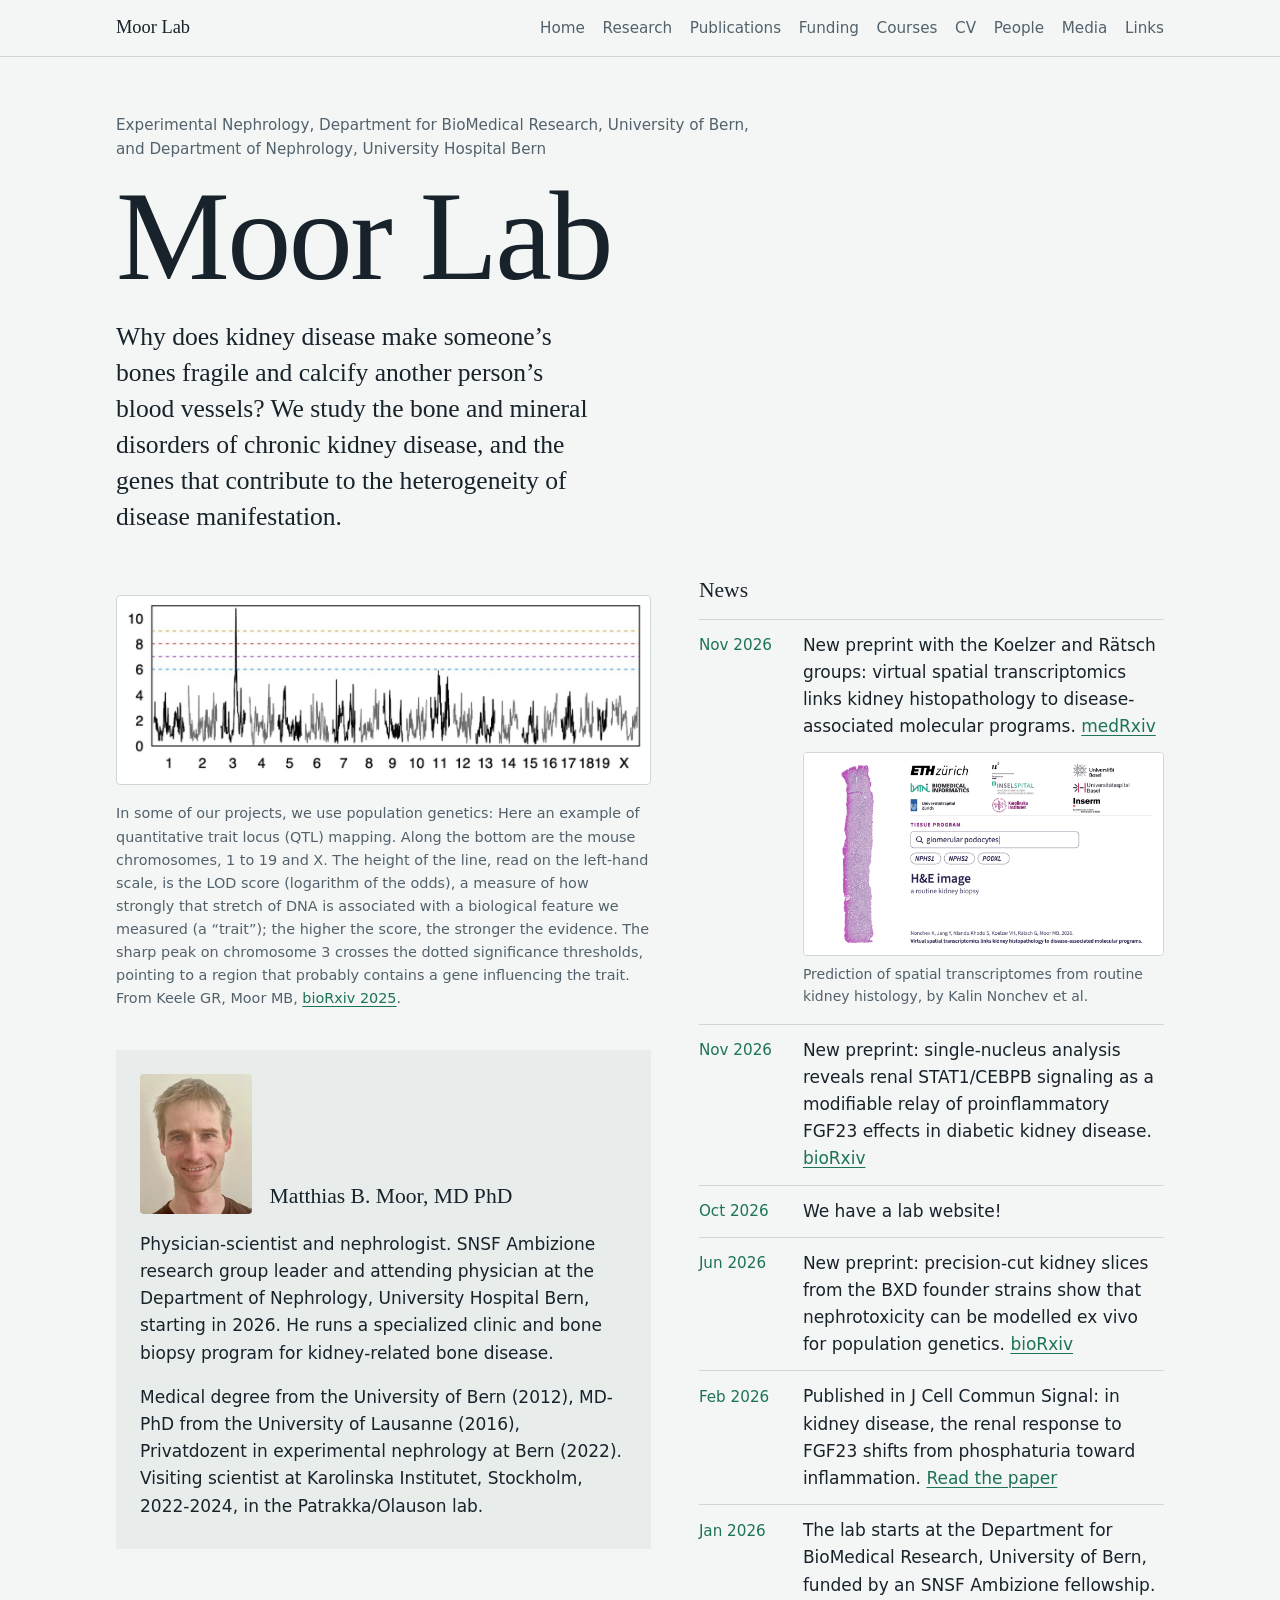
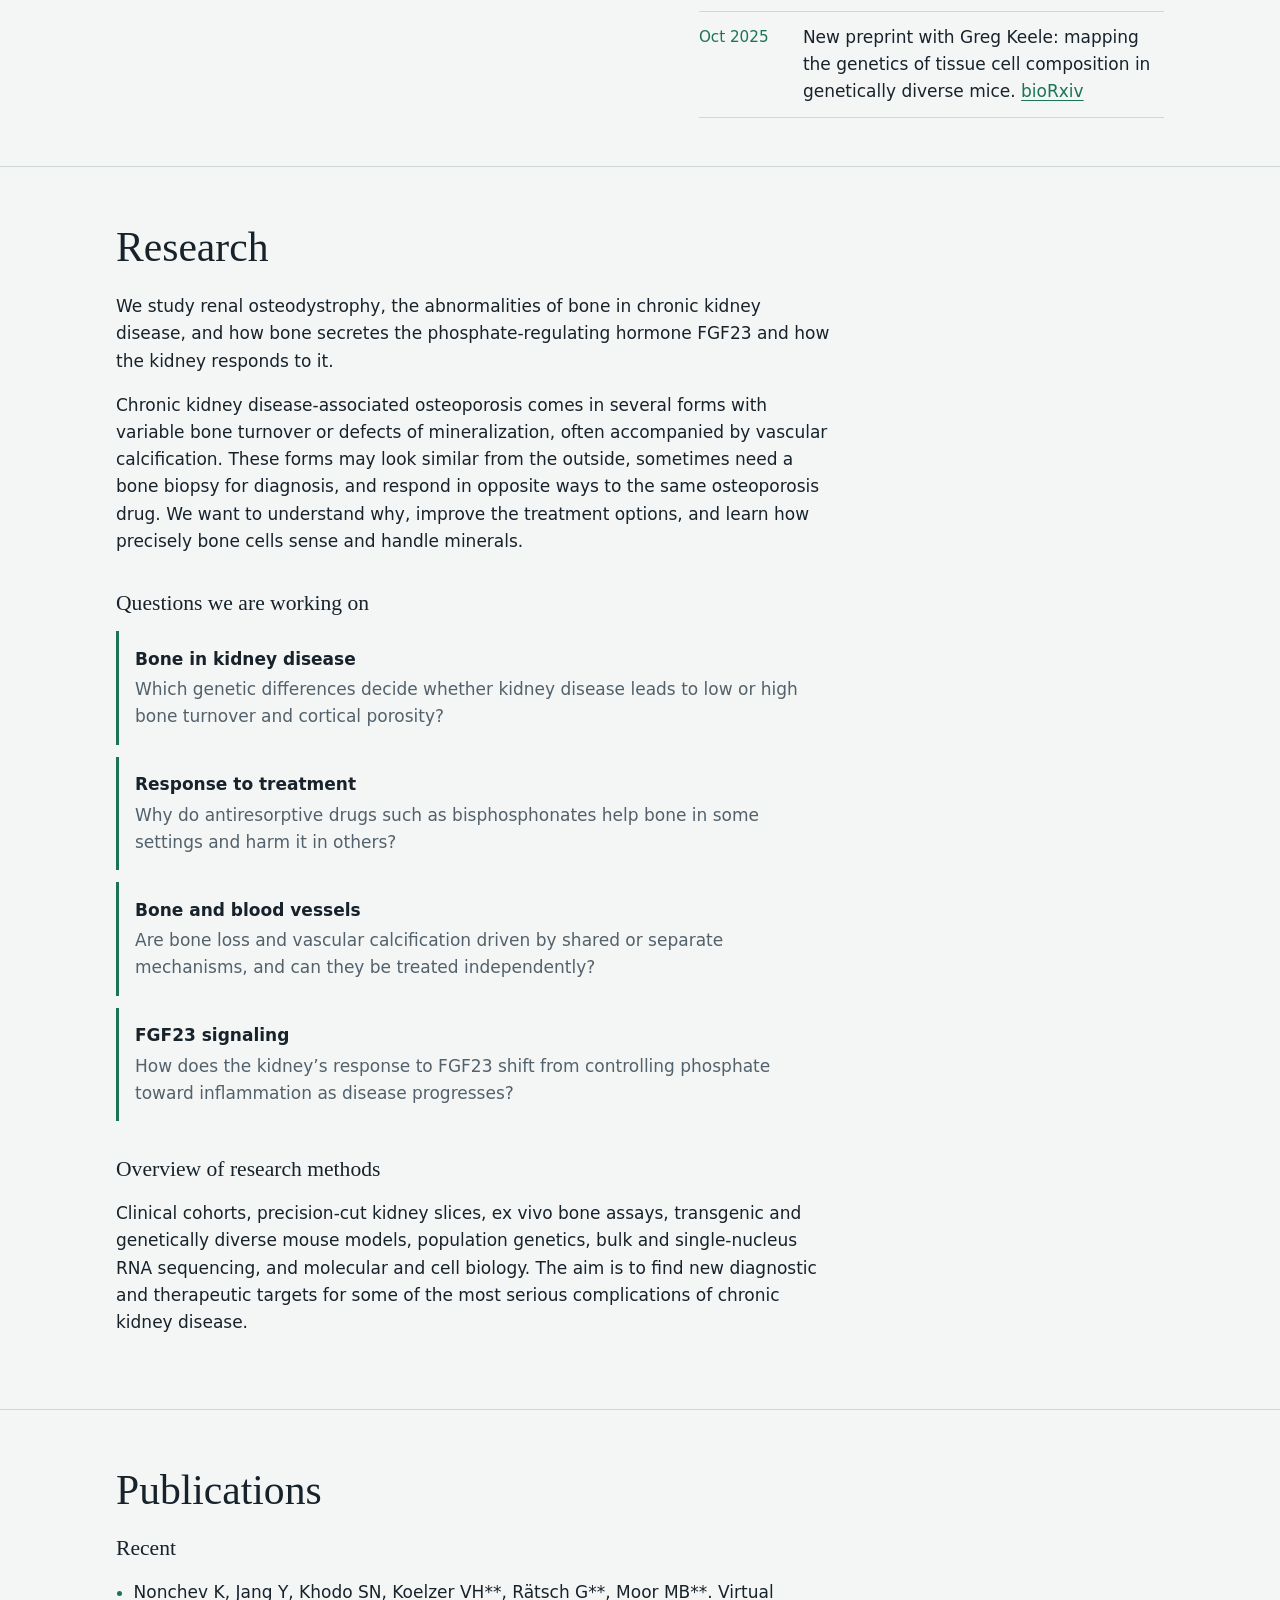
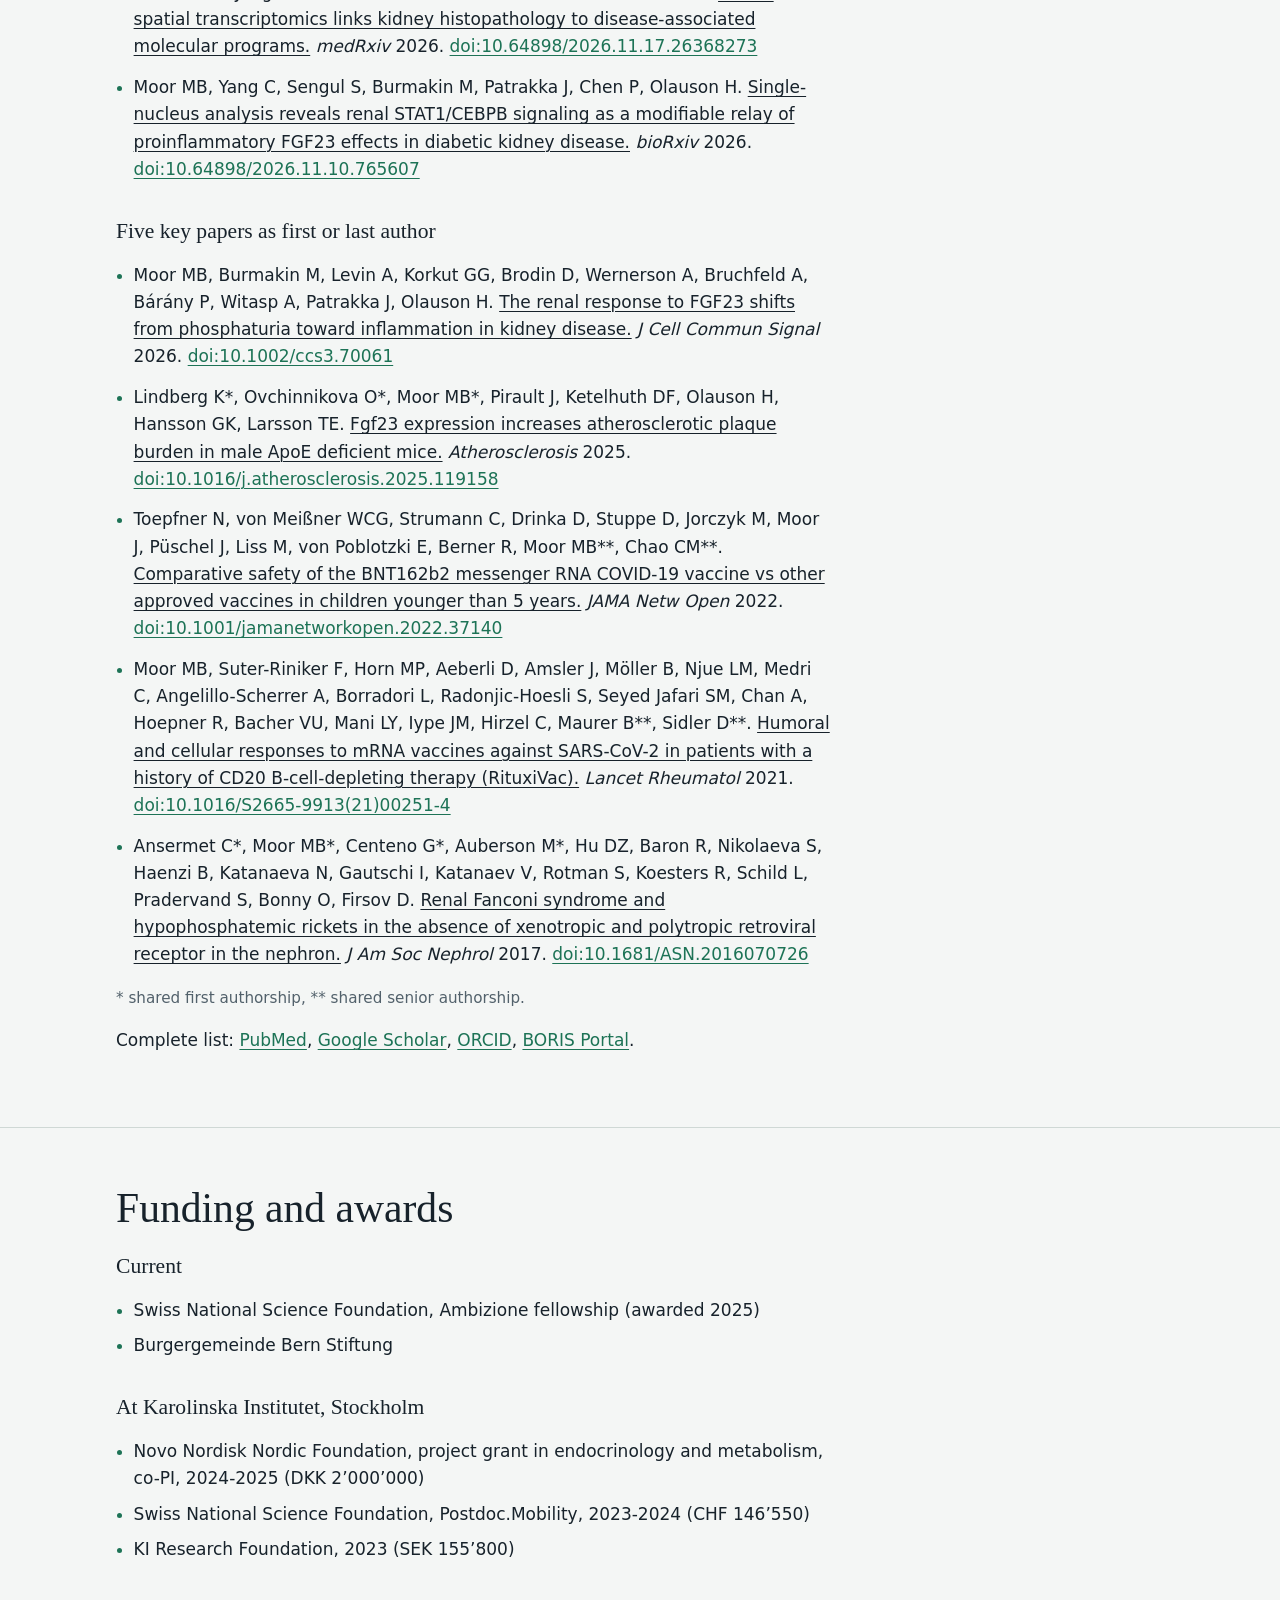
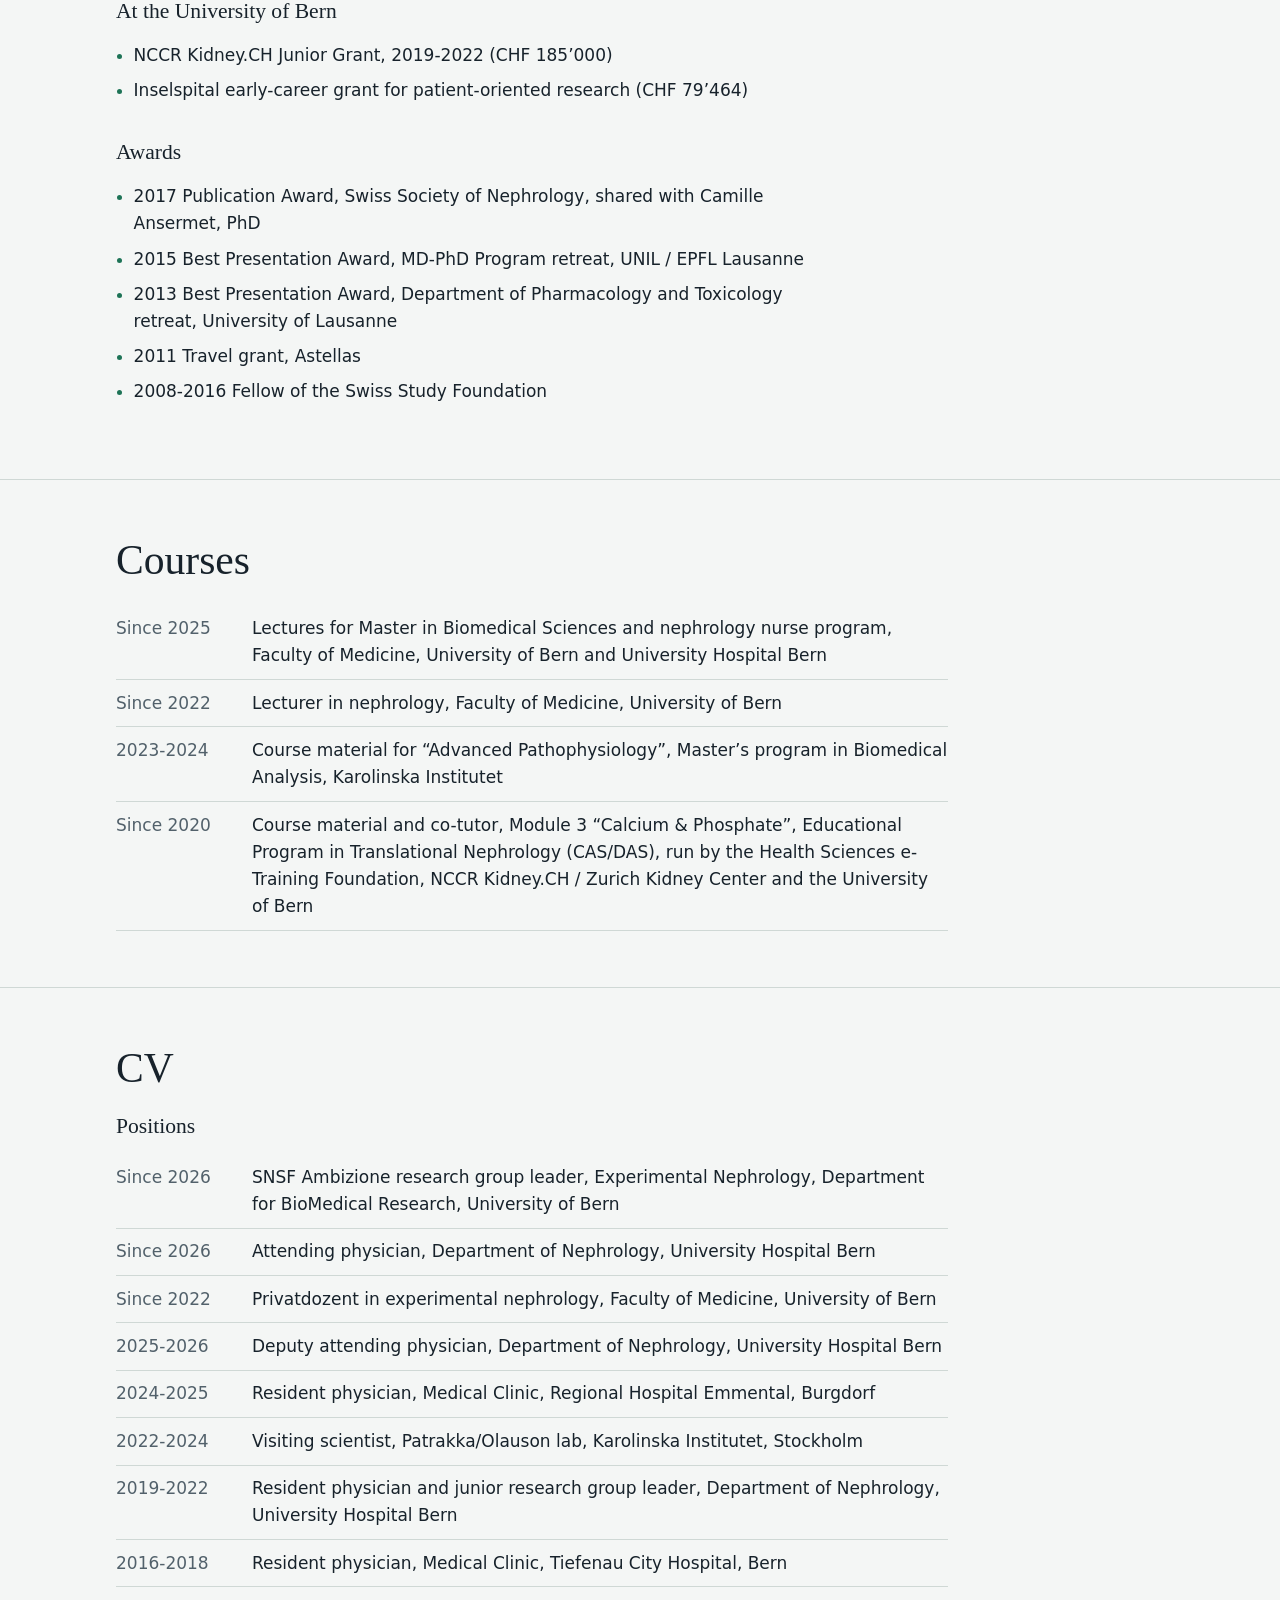
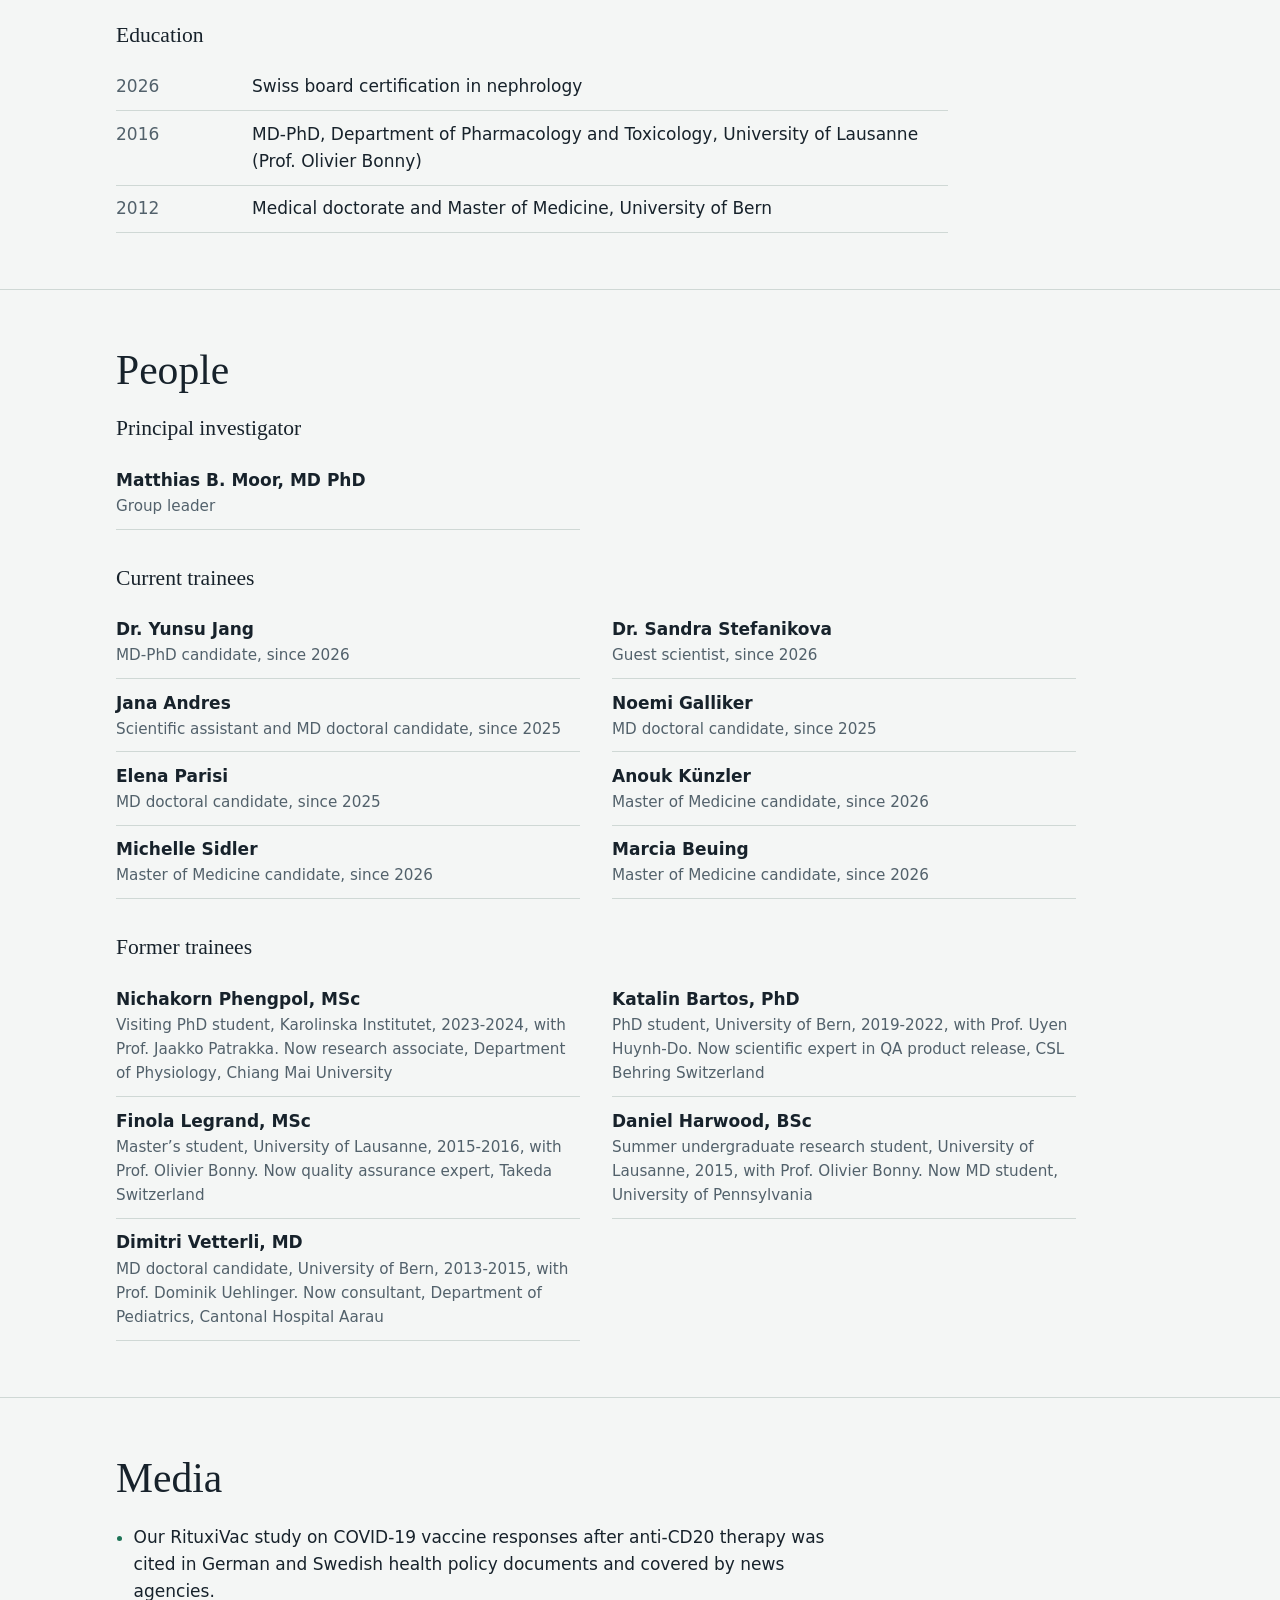
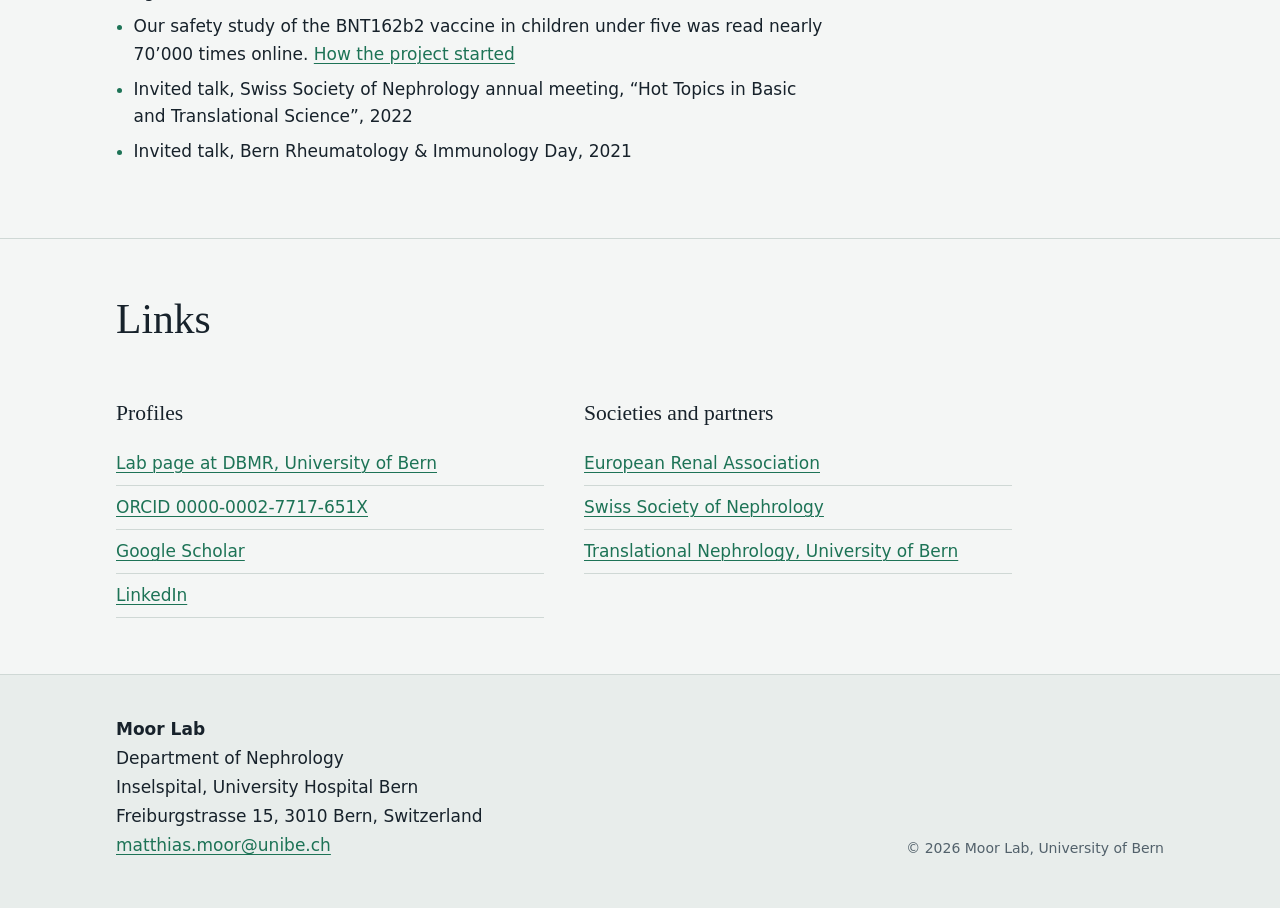
==== commit 31d1b40c: "Add files via upload" ====
--- a/index.html
+++ b/index.html
@@ -92,17 +92,19 @@
 </div>
 </section>
 </div>
+<!-- Below the intro: on wide screens the QTL figure and the PI box form the left column,
+     and News the right column. On phones everything stacks in this order. -->
+<div class="wrap home-lower">
 <!-- The QTL figure. The text in [ ] is the caption shown under the picture;
      fig-alt is the description read out by screen readers. -->
-<div class="wrap qtl-fig">
+<div class="qtl-fig">
 <div class="quarto-figure quarto-figure-center">
 <figure>
 <p><img src="assets/img/qtl-mapping-example.jpg" alt="Plot of LOD score against position on mouse chromosomes 1 to 19 and X. A single tall peak on chromosome 3 rises above dotted significance lines; the rest of the genome stays low." width="1135" height="378"></p>
-<figcaption>Our example of quantitative trait locus (QTL) mapping. Along the bottom are the mouse chromosomes, 1 to 19 and X. The height of the line, read on the left-hand scale, is the LOD score (logarithm of the odds), a measure of how strongly that stretch of DNA is associated with a biological feature we measured (a “trait”); the higher the score, the stronger the evidence. The sharp peak on chromosome 3 crosses the dotted significance thresholds, pointing to a region that probably contains a gene influencing the trait. From Keele GR, Moor MB, <a href="https://www.biorxiv.org/content/10.1101/2025.10.13.682042v2.full">bioRxiv 2025</a>.</figcaption>
+<figcaption>In some of our projects, we use population genetics: Here an example of quantitative trait locus (QTL) mapping. Along the bottom are the mouse chromosomes, 1 to 19 and X. The height of the line, read on the left-hand scale, is the LOD score (logarithm of the odds), a measure of how strongly that stretch of DNA is associated with a biological feature we measured (a “trait”); the higher the score, the stronger the evidence. The sharp peak on chromosome 3 crosses the dotted significance thresholds, pointing to a region that probably contains a gene influencing the trait. From Keele GR, Moor MB, <a href="https://www.biorxiv.org/content/10.1101/2025.10.13.682042v2.full">bioRxiv 2025</a>.</figcaption>
 </figure>
 </div>
 </div>
-<div class="wrap home-lower">
 <div class="pi">
 <div class="pi-head">
 <p><img src="assets/img/matthias-moor.jpg" class="headshot" alt="Portrait of Matthias B. Moor" width="160" height="200"></p>
@@ -118,13 +120,19 @@
 <h3>News</h3>
 <div class="news-list">
 <ul>
-<li><span class="when">Nov 2026</span> New preprint with the Koelzer and Rätsch groups: virtual spatial transcriptomics links kidney histopathology to disease-associated molecular programs. <a href="https://doi.org/10.64898/2026.11.17.26368273">medRxiv</a></li>
-<li><span class="when">Nov 2026</span> New preprint: single-nucleus analysis reveals renal STAT1/CEBPB signaling as a modifiable relay of proinflammatory FGF23 effects in diabetic kidney disease. <a href="https://doi.org/10.64898/2026.11.10.765607">bioRxiv</a></li>
-<li><span class="when">Oct 2026</span> We have a lab website!</li>
-<li><span class="when">Jun 2026</span> New preprint: precision-cut kidney slices from the BXD founder strains show that nephrotoxicity can be modelled ex vivo for population genetics. <a href="https://doi.org/10.64898/2026.06.16.732581">bioRxiv</a></li>
-<li><span class="when">Feb 2026</span> Published in J Cell Commun Signal: in kidney disease, the renal response to FGF23 shifts from phosphaturia toward inflammation. <a href="https://doi.org/10.1002/ccs3.70061">Read the paper</a></li>
-<li><span class="when">Jan 2026</span> The lab starts at the Department for BioMedical Research, University of Bern, funded by an SNSF Ambizione fellowship.</li>
-<li><span class="when">Oct 2025</span> New preprint with Greg Keele: mapping the genetics of tissue cell composition in genetically diverse mice. <a href="https://doi.org/10.1101/2025.10.13.682042">bioRxiv</a></li>
+<li><p><span class="when">Nov 2026</span> New preprint with the Koelzer and Rätsch groups: virtual spatial transcriptomics links kidney histopathology to disease-associated molecular programs. <a href="https://doi.org/10.64898/2026.11.17.26368273">medRxiv</a></p>
+<div class="quarto-figure quarto-figure-center">
+<figure>
+<p><img src="assets/img/kidney-xenium-DeepSpotM.gif" loading="lazy" alt="Animation of a kidney biopsy. It starts as a routine H&amp;E-stained section, then is recoloured as heat maps of tissue programs predicted from that image, such as glomeruli, healthy proximal tubules and interstitial fibrosis, each defined by marker genes." width="1280" height="720"></p>
+<figcaption>Prediction of spatial transcriptomes from routine kidney histology, by Kalin Nonchev et al.</figcaption>
+</figure>
+</div></li>
+<li><p><span class="when">Nov 2026</span> New preprint: single-nucleus analysis reveals renal STAT1/CEBPB signaling as a modifiable relay of proinflammatory FGF23 effects in diabetic kidney disease. <a href="https://doi.org/10.64898/2026.11.10.765607">bioRxiv</a></p></li>
+<li><p><span class="when">Oct 2026</span> We have a lab website!</p></li>
+<li><p><span class="when">Jun 2026</span> New preprint: precision-cut kidney slices from the BXD founder strains show that nephrotoxicity can be modelled ex vivo for population genetics. <a href="https://doi.org/10.64898/2026.06.16.732581">bioRxiv</a></p></li>
+<li><p><span class="when">Feb 2026</span> Published in J Cell Commun Signal: in kidney disease, the renal response to FGF23 shifts from phosphaturia toward inflammation. <a href="https://doi.org/10.1002/ccs3.70061">Read the paper</a></p></li>
+<li><p><span class="when">Jan 2026</span> The lab starts at the Department for BioMedical Research, University of Bern, funded by an SNSF Ambizione fellowship.</p></li>
+<li><p><span class="when">Oct 2025</span> New preprint with Greg Keele: mapping the genetics of tissue cell composition in genetically diverse mice. <a href="https://doi.org/10.1101/2025.10.13.682042">bioRxiv</a></p></li>
 </ul>
 </div>
 </section>
--- a/assets/styles.css
+++ b/assets/styles.css
@@ -0,0 +1,243 @@
+/* Moor Lab — all styling for the website. Quarto copies this file to docs/assets/.
+   Adapted from the hand-written site so it fits the HTML that Quarto generates from index.qmd.
+   Palette borrows from Goldner's trichrome: mineralized bone stains green, osteoid stains red. */
+
+:root {
+  --bg: #f4f6f5;
+  --surface: #e8edeb;
+  --ink: #17222b;
+  --muted: #52616b;
+  --rule: #cfd8d5;
+  --green: #1d7356;
+  --red: #b3343f;
+  --dot: #9eabb3;
+
+  --serif: "Iowan Old Style", "Palatino Linotype", Palatino, "Book Antiqua", Georgia, serif;
+  --sans: system-ui, -apple-system, "Segoe UI", Roboto, "Helvetica Neue", Arial, sans-serif;
+  --measure: 66ch;
+  --header: 3.5rem;
+}
+
+@media (prefers-color-scheme: dark) {
+  :root {
+    --bg: #101715;
+    --surface: #18211f;
+    --ink: #e4ebe8;
+    --muted: #9cada8;
+    --rule: #2b3734;
+    --green: #5ec29b;
+    --red: #f07b85;
+    --dot: #4d5d59;
+  }
+}
+
+*, *::before, *::after { box-sizing: border-box; }
+
+html { scroll-behavior: smooth; scroll-padding-top: calc(var(--header) + 1rem); }
+@media (prefers-reduced-motion: reduce) { html { scroll-behavior: auto; } }
+
+body {
+  margin: 0;
+  background: var(--bg);
+  color: var(--ink);
+  font: 1.0625rem/1.6 var(--sans);
+  -webkit-text-size-adjust: 100%;
+}
+
+.wrap { width: 100%; max-width: 68rem; margin: 0 auto; padding: 0 1.25rem; }
+
+a { color: var(--green); text-underline-offset: 0.18em; text-decoration-thickness: 1px; }
+a:hover { text-decoration-thickness: 2px; }
+a:focus-visible { outline: 2px solid var(--red); outline-offset: 3px; border-radius: 2px; }
+
+.skip {
+  position: absolute; left: 1rem; top: -3rem;
+  background: var(--ink); color: var(--bg); padding: 0.5rem 0.8rem; z-index: 20;
+}
+.skip:focus { top: 0.5rem; }
+
+/* Header and section navigation */
+.top {
+  position: sticky; top: 0; z-index: 10;
+  background: var(--bg);
+  border-bottom: 1px solid var(--rule);
+}
+.top-inner {
+  display: flex; align-items: center; gap: 1.5rem;
+  min-height: var(--header);
+}
+.brand {
+  font-family: var(--serif); font-size: 1.15rem;
+  color: var(--ink); text-decoration: none; white-space: nowrap;
+}
+.top nav { margin-left: auto; min-width: 0; }
+.top nav ul { list-style: none; margin: 0; padding: 0; display: flex; gap: 1.1rem; }
+.top nav a { color: var(--muted); text-decoration: none; white-space: nowrap; font-size: 0.95rem; }
+.top nav a:hover { color: var(--ink); }
+
+/* Phones: brand on its own row, sections scroll sideways underneath */
+@media (max-width: 52rem) {
+  :root { --header: 5.6rem; }
+  .top-inner { flex-direction: column; align-items: stretch; gap: 0.3rem; padding-top: 0.6rem; padding-bottom: 0.2rem; }
+  .top nav { margin-left: -1.25rem; margin-right: -1.25rem; overflow-x: auto; scrollbar-width: none; }
+  .top nav::-webkit-scrollbar { display: none; }
+  .top nav ul { padding: 0.35rem 1.25rem 0.55rem; gap: 1.1rem; }
+}
+
+/* Hero */
+.hero { padding: 3.5rem 0 3rem; }
+.affil { margin: 0 0 1rem; color: var(--muted); font-size: 0.95rem; max-width: var(--measure); }
+.hero h1 {
+  margin: 0; font-family: var(--serif); font-weight: 400;
+  font-size: clamp(3.4rem, 18vw, 8rem); line-height: 0.92; letter-spacing: -0.02em;
+}
+.lede {
+  margin: 1.5rem 0 0; max-width: 38ch;
+  font-family: var(--serif); font-size: clamp(1.25rem, 2.6vw, 1.6rem); line-height: 1.4;
+}
+
+/* QTL mapping figure */
+.qtl-fig { margin-top: 2.75rem; margin-bottom: 0; }
+.qtl-fig img {
+  display: block;
+  width: 100%;
+  max-width: 460px;   /* half size on desktop; phones use the full width */
+  height: auto;
+  background: #fff;          /* the plot has a white background; keep it framed in dark mode */
+  padding: 0.5rem;
+  border: 1px solid var(--rule);
+  border-radius: 4px;
+}
+.qtl-fig figcaption { margin-top: 0.75rem; max-width: var(--measure); font-size: 0.9rem; color: var(--muted); }
+
+.pi {
+  margin-top: 2.5rem; padding: 0.25rem 1.5rem 0.75rem;
+  background: var(--surface); max-width: calc(var(--measure) + 3rem);
+}
+
+/* Home, lower half: PI and News side by side on wide screens */
+.home-lower { display: grid; gap: 0 3rem; }
+@media (min-width: 60rem) {
+  /* left: QTL figure, then PI box; right: News, running down beside both */
+  .home-lower {
+    grid-template-columns: minmax(0, 1.15fr) minmax(0, 1fr);
+    grid-template-rows: auto 1fr;
+    grid-template-areas: "fig news" "pi news";
+    align-items: start;
+  }
+  .home-lower .qtl-fig { grid-area: fig; }
+  .home-lower .pi { grid-area: pi; max-width: none; }
+  .home-lower .news { grid-area: news; margin-top: 2.75rem; }
+  .home-lower .qtl-fig img { max-width: 100%; }
+  .home-lower .qtl-fig figcaption { max-width: none; }
+}
+.news { margin-top: 2.5rem; }
+.news h3 { margin-top: 0; }
+.news-list ul { list-style: none; margin: 0; padding: 0; border-top: 1px solid var(--rule); }
+.news-list li {
+  position: relative; margin: 0;
+  padding: 0.75rem 0 0.75rem 6.5rem; border-bottom: 1px solid var(--rule);
+}
+.news-list .when {
+  position: absolute; left: 0; top: 0.85rem; width: 5.5rem;
+  color: var(--green); font-variant-numeric: tabular-nums; font-size: 0.95rem;
+}
+.news-list li p { margin: 0; }
+.news-list figure { margin: 0.75rem 0 0.25rem; }
+.news-list img { display: block; width: 100%; height: auto; border: 1px solid var(--rule); border-radius: 4px; background: #fff; }
+.news-list figcaption { margin-top: 0.4rem; font-size: 0.875rem; color: var(--muted); }
+@media (max-width: 30rem) {
+  .news-list li { padding-left: 0; }
+  .news-list .when { position: static; display: block; margin-bottom: 0.15rem; }
+}
+
+
+/* Quarto wraps text in <p> inside the styled boxes; let the box control the spacing */
+.affil p, .lede p, .pi-head p { margin: 0; }
+.qtl-fig figure { margin: 0; }
+.pi h3 { margin-top: 1.25rem; }
+.pi-head { display: flex; align-items: flex-end; gap: 1.1rem; margin-top: 1.25rem; }
+.pi-head h3 { margin: 0 0 0.25rem; }
+.headshot {
+  flex: none;
+  display: block;
+  width: 112px;
+  height: 140px;
+  object-fit: cover;
+  border-radius: 4px;
+  background: var(--rule);
+}
+.pi-head section { min-width: 0; }
+
+/* Sections: every "## Heading {#id}" in index.qmd becomes <section class="level2">.
+   The padding reproduces the centred 68rem column (.wrap) of the original site. */
+section.level2 {
+  padding: 3.5rem max(1.25rem, calc((100% - 68rem) / 2 + 1.25rem));
+  border-top: 1px solid var(--rule);
+}
+section.level2 p, section.level2 ul, section.level2 dl { max-width: var(--measure); }
+section.level2 .dated ul { max-width: 52rem; }
+section.level2 .people ul, section.level2 .link-grid ul { max-width: none; }
+
+h1, h2, h3 { font-family: var(--serif); font-weight: 400; line-height: 1.2; }
+h2 { font-size: clamp(1.9rem, 4.5vw, 2.6rem); margin: 0 0 1.25rem; }
+h3 { font-size: 1.35rem; margin: 2.25rem 0 0.9rem; }
+h2 + section.level3 > h3:first-child { margin-top: 0.5rem; }
+
+/* Plain bullet lists (funding, media) */
+section.level2 ul { padding-left: 1.1rem; }
+section.level2 li { margin-bottom: 0.5rem; }
+section.level2 li::marker { color: var(--green); }
+
+/* ::: questions  (definition list: term, then ": answer") */
+.questions dl { margin: 0; padding: 0; }
+.questions dt, .questions dd { border-left: 3px solid var(--green); padding-left: 1rem; }
+.questions dt { font-weight: 600; padding-top: 0.9rem; }
+.questions dd { margin: 0 0 0.75rem; padding-top: 0.2rem; padding-bottom: 0.9rem; color: var(--muted); }
+
+/* ::: pubs */
+section.level2 .pubs li { margin-bottom: 0.85rem; }
+.pubs .title { text-decoration: underline; text-decoration-thickness: 1px; text-underline-offset: 0.18em; }
+.pubs a { overflow-wrap: anywhere; }
+.note { display: block; font-size: 0.95rem; color: var(--muted); }
+.more { display: block; margin-top: 0.5rem; }
+
+/* ::: dated  (CV and courses: "[when]{.when} text") */
+section.level2 .dated ul { list-style: none; padding: 0; margin: 0; }
+section.level2 .dated li {
+  position: relative; margin: 0;
+  padding: 0.6rem 0 0.6rem 8.5rem; border-bottom: 1px solid var(--rule);
+}
+.dated .when {
+  position: absolute; left: 0; width: 7.5rem;
+  color: var(--muted); font-variant-numeric: tabular-nums;
+}
+@media (max-width: 30rem) {
+  section.level2 .dated li { padding-left: 0; }
+  .dated .when { position: static; display: block; font-size: 0.9rem; }
+}
+
+/* ::: people  ("**Name** role") */
+section.level2 .people ul { list-style: none; padding: 0; margin: 0; display: grid; gap: 0 2rem; }
+@media (min-width: 46rem) { section.level2 .people ul { grid-template-columns: 1fr 1fr; max-width: 60rem; } }
+section.level2 .people li { margin: 0; padding: 0.65rem 0; border-bottom: 1px solid var(--rule); color: var(--muted); font-size: 0.95rem; }
+.people strong { display: block; font-weight: 600; color: var(--ink); font-size: 1.0625rem; }
+@media (max-width: 30rem) { .people strong { font-size: 1rem; } }
+
+/* ::: link-grid  (two columns of links) */
+.link-grid { display: grid; gap: 0 2.5rem; }
+@media (min-width: 46rem) { .link-grid { grid-template-columns: 1fr 1fr; max-width: 56rem; } }
+section.level2 .link-grid ul { list-style: none; margin: 0; padding: 0; }
+section.level2 .link-grid li { margin: 0; padding: 0.5rem 0; border-bottom: 1px solid var(--rule); }
+
+/* Footer with address (_includes/footer.html) */
+.foot { padding: 2.5rem 0 3rem; border-top: 1px solid var(--rule); background: var(--surface); }
+.foot-grid { display: grid; gap: 1.25rem; }
+@media (min-width: 46rem) { .foot-grid { grid-template-columns: 1fr auto; align-items: end; } }
+address { font-style: normal; line-height: 1.7; }
+.copy { margin: 0; color: var(--muted); font-size: 0.875rem; }
+
+@media (max-width: 30rem) {
+  body { font-size: 1rem; }
+  .hero { padding-top: 2.25rem; }
+}
